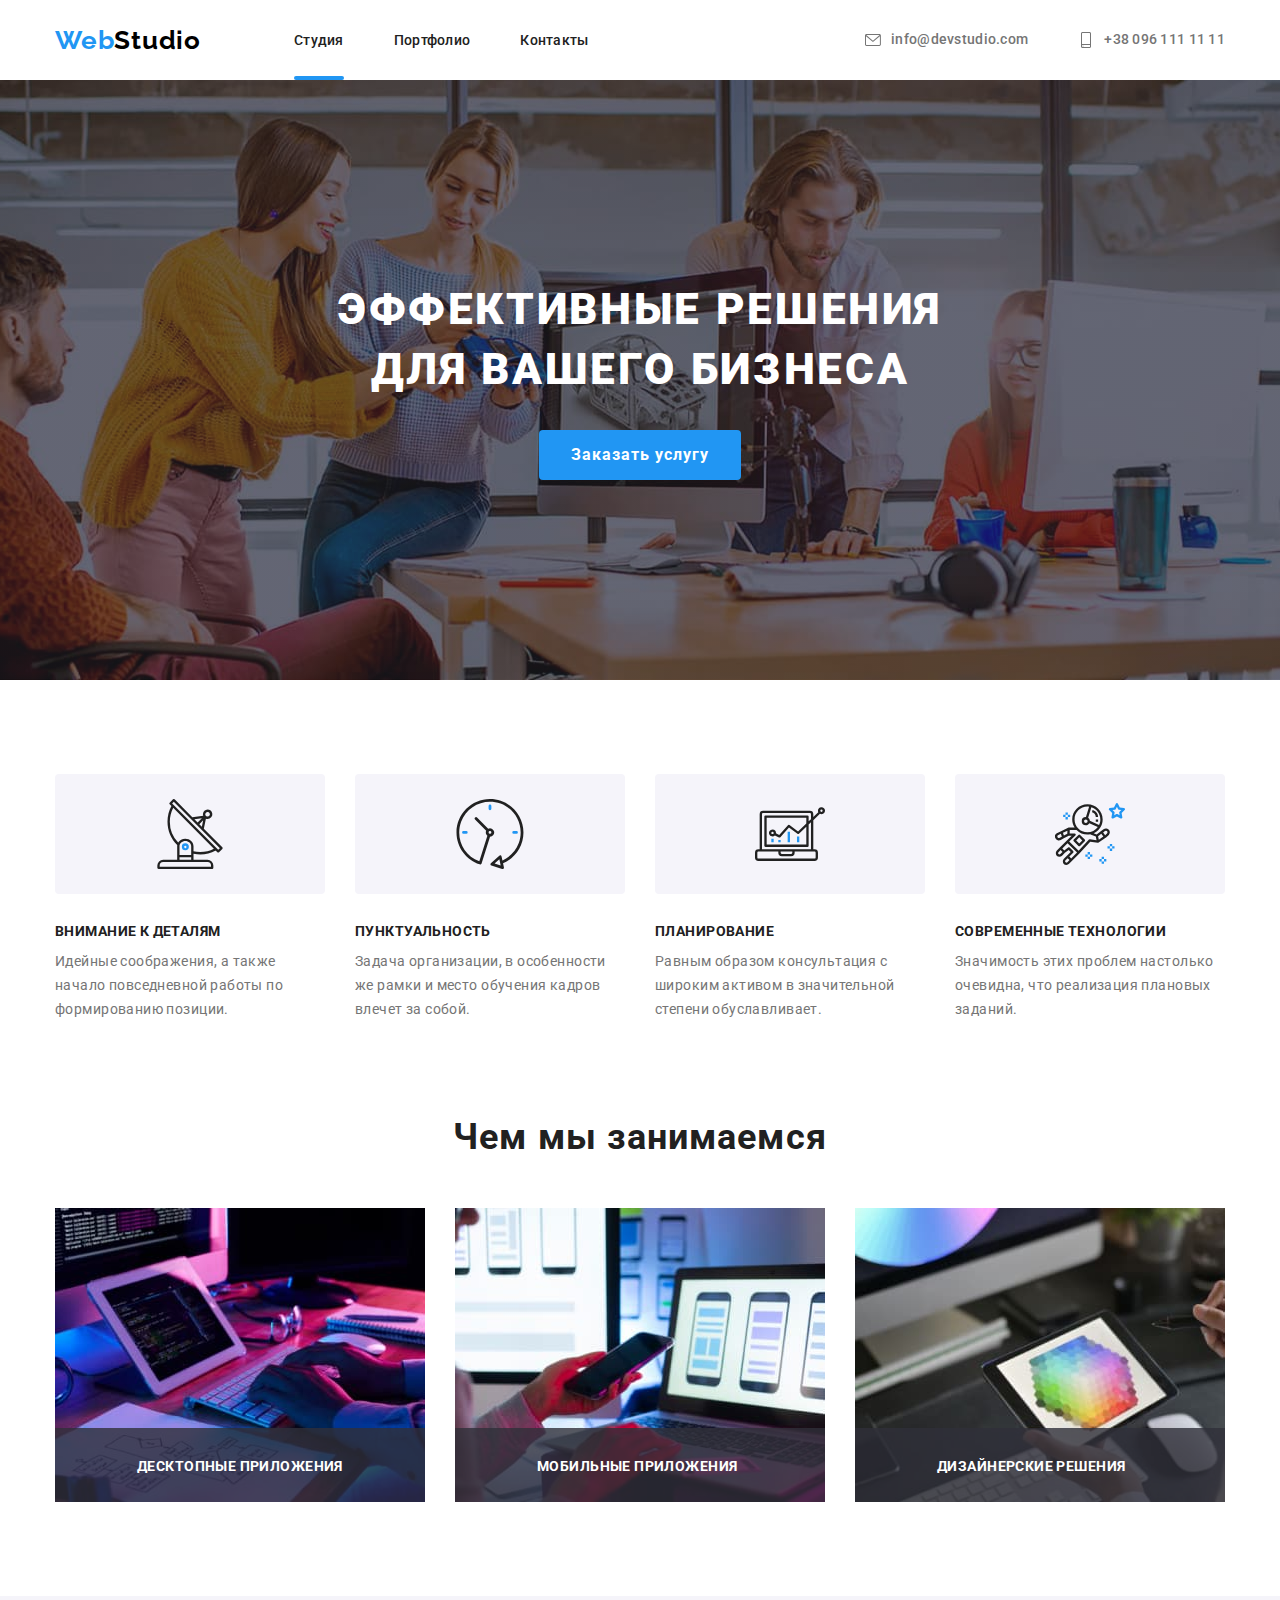
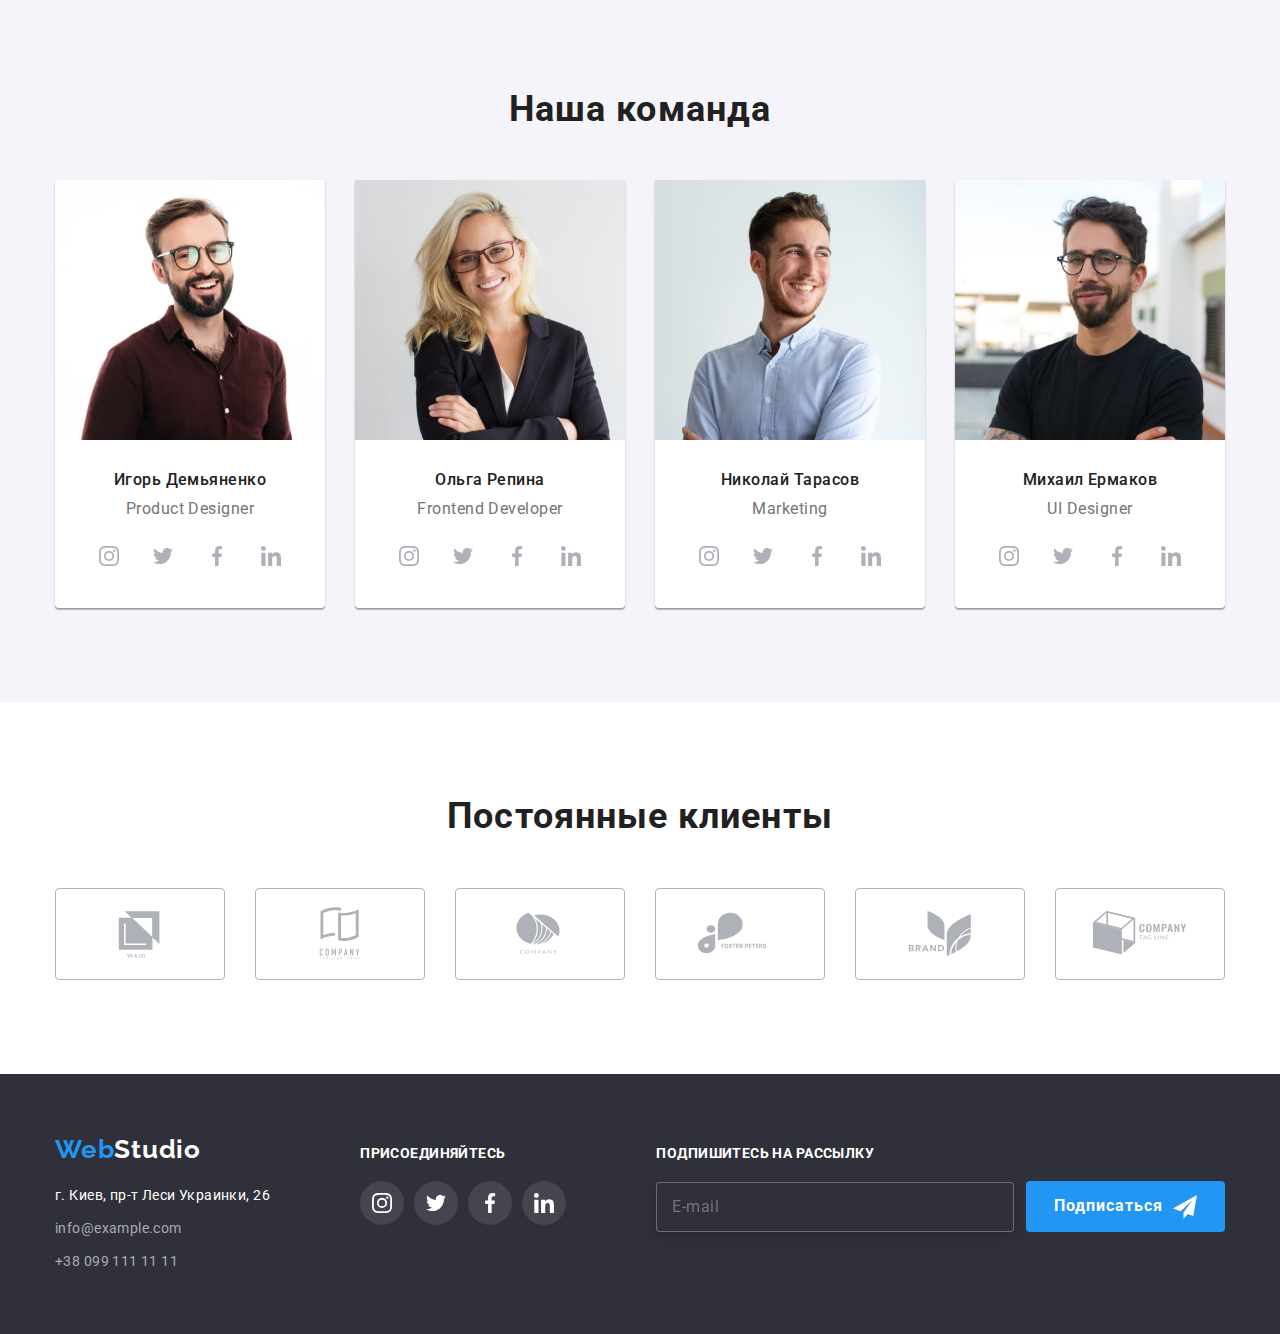
==== index.html @ 6401845d "Initial commit" ====
<!DOCTYPE html>
<html lang="ru">

<head>
    <meta charset="UTF-8">
    <meta http-equiv="X-UA-Compatible" content="IE=edge">
    <meta name="viewport" content="width=device-width, initial-scale=1.0">
    <title>Студия</title>
    <link rel="stylesheet" href="https://cdn.jsdelivr.net/npm/modern-normalize@1.1.0/modern-normalize.css">
    <link rel="stylesheet" href="./css/main.min.css">
    <link rel="preconnect" href="https://fonts.googleapis.com">
    <link rel="preconnect" href="https://fonts.gstatic.com" crossorigin>
    <link href="https://fonts.googleapis.com/css2?family=Raleway:wght@700&family=Roboto:wght@400;500;700;900&display=swap" rel="stylesheet">
</head>
<body>
    <header class="header">
        <div class="container header__container">
        <nav class="nav">
        <a class="emblem header-emblem" href="./index.html">Web<span class="header-emblem__span">Studio</span></a>
        
            <ul class="nav__list">
                <li class="nav__item"> <a class="nav__link nav__link--current" href="./index.html">Студия</a></li>
                <li class="nav__item"><a class="nav__link" href="./portfolio.html">Портфолио</a></li>
                <li class="nav__item"><a class="nav__link"href="">Контакты</a></li>
            </ul>
        </nav>
        <div class="header-contacts">    
                <a class="header-contacts__link" href="mailto:info@devstudio.com">
                    <svg class="header-contacts__icon">
                    <use href="./images/icon.svg#envelope" ></use>
                </svg>
                info@devstudio.com
                </a> 
                
                <a class="header-contacts__link" href="tel:+380961111111">
                    <svg class="header-contacts__icon">
                    <use href="./images/icon.svg#phone" ></use>
                </svg>
                +38 096 111 11 11
                </a> 
        </div>
        </div>       
    </header>
    <main>
        <section class="section hero">
            <div class="container">
            <h1 class="hero__title">Эффективные решения для вашего бизнеса</h1>
            <button class="hero__button" type="button" data-modal-open>Заказать услугу</button>
            <div class="backdrop is-hidden" data-modal>
                <div class="modal" >
                    <button class="modal__closing-button" data-modal-close>
                        <svg width="11px" height="11px">
                            <use href="./images/icon.svg#closingbutton"></use>
                        </svg>
                    </button>
                    <div class="modal__form" role="group">
                    <h2>Оставьте свои данные, мы вам перезвоним</h2>
                        <div class="form-field">
                            <input class="form-field__input" type="text" id="name" name="name">
                            <label class="form-field__label" for="name">Имя</label>
                            <svg class="form-svg" width="12" height="12">
                                <use href="./images/icon.svg#name"></use>
                            </svg>
                        </div>
                        <div class="form-field">
                            <input class="form-field__input" type="tel" id="phone" name="phone-number">
                            <label class="form-field__label" for="phone">Телефон</label>
                            <svg width="13" height="13">
                                <use href="./images/icon.svg#mobile"></use>
                            </svg>
                        </div>
                        <div class="form-field">
                            <input class="form-field__input" type="email" id="mail" name="email">
                            <label class="form-field__label" for="mail">Почта</label>
                            <svg width="15" height="12">
                                <use href="./images/icon.svg#mail"></use>
                            </svg>
                        </div>
                        <div class="form-field textarea">
                            <textarea class="form-field__textarea" type="text" rows="5" id="comment" name="comment" placeholder="Введите текст"></textarea>
                            <label class="form-field__label " for="comment">Комментарий</label>
                        </div>
                        <div class="form-field">  
                            <label class="form-field__checkbox" for="confirmation">
                                <input type="checkbox" id="confirmation">
                                <span class="form-field__icon"></span>
                                Соглашаюсь с рассылкой и принимаю <a href="">Условия договора</a>
                            <label>        
                        </div>

                        <button class="modal__button" type="submit">Отправить</button>
            
                    </div>
                       
                </div>
            </div>
        </div>
        </section>
        <section class="section advantages">
            <div class="container">
            <ul class="advantages__list">
                <li class="advantages__item">
                    <div class="advantages__group"><svg class="advantages__icon">
                        <use href="./images/icon.svg#antenna"></use>
                    </svg></div>     
                    <h3 class="advanteges__title">Внимание к деталям</h3>
                    <p class="advantages__text">Идейные соображения, а также начало повседневной работы по формированию позиции.</p>
                </li>
                <li class="advantages__item"> 
                    <div class="advantages__group"><svg class="advantages__icon">
                        <use href="./images/icon.svg#clock"></use>
                    </svg></div> 
                    <h3 class="advanteges__title">Пунктуальность</h3>
                    <p class="advantages__text">Задача организации, в особенности же рамки и место обучения кадров влечет за собой.</p>
                </li>
                <li class="advantages__item">
                    <div class="advantages__group"><svg class="advantages__icon">
                        <use href="./images/icon.svg#diagram"></use>
                    </svg></div> 
                    <h3 class="advanteges__title">Планирование</h3>
                    <p class="advantages__text">Равным образом консультация с широким активом в значительной степени обуславливает.</p>
                </li>
                    
                <li class="advantages__item">
                    <div class="advantages__group"><svg class="advantages__icon">
                         <use href="./images/icon.svg#astronaut"></use>
                    </svg></div> 
                    <h3 class="advanteges__title">Современные технологии</h3>
                    <p class="advantages__text">Значимость этих проблем настолько очевидна, что реализация плановых заданий.</p>
                </li>
            </ul>
        </div>
        </section>
        <section class="section ourwork">
            <div class="container">
                <h2>Чем мы занимаемся</h2>
                <ul class="ourwork__list">
                    <li class="ourwork__item">
                        <div class="ourwork__group"><img src="./images/img1.jpg" alt="Стационарный компьтер" width="370" height="294">
                        <p class="ourwork__text">Десктопные приложения</p>
                        </div>
                    </li>
                    <li class="ourwork__item">
                        <div class="ourwork__group"><img src="./images/img2.jpg" alt="Ноутбук" width="370" height="294">
                            <p class="ourwork__text">Мобильные приложения</p>
                        </div>
                    </li>
                    <li class="ourwork__item">
                        <div class="ourwork__group"><img src="./images/img3.jpg" alt="Планшет" width="370" height="294"><p class="ourwork__text">Дизайнерские решения</p>
                    </div>
                    </li>
                </ul>
            </div>
        </section>
        <section class="section team">
            <div class="container">
            <h2>Наша команда</h2>
            <ul class="team__list">
                <li class="team__item">
                    <img src="./images/img4.jpg" alt="Портрет" width="270" height="260">
                    <div class="team__group">
                        <h3>Игорь Демьяненко</h3>
                        <p>Product Designer</p> 
                        <ul class="socials">
                            <li class="socials__item">
                                <a 
                                class="socials__link" 
                                href="" 
                                aria-label="Instagram icon">
                                    <svg class="socials__svg" width="20" height="20">
                                        <use href="./images/icon.svg#instagram" > 
                                        </use>
                                    </svg>
                                </a>
                            </li>
                            <li class="socials__item">
                                <a 
                                class="socials__link" 
                                href="" 
                                aria-label="Instagram icon">
                                    <svg class="socials__svg" width="20" height="20">
                                        <use href="./images/icon.svg#twitter" > 
                                        </use>
                                    </svg>
                                </a>
                            </li>
                            <li class="socials__item">
                                <a 
                                class="socials__link" 
                                href="" 
                                aria-label="Instagram icon">
                                    <svg class="socials__svg" width="20" height="20">
                                        <use href="./images/icon.svg#facebook" > 
                                        </use>
                                    </svg>
                                </a>
                            </li>
                            <li class="socials__item">
                                <a 
                                class="socials__link" 
                                href="" 
                                aria-label="Instagram icon">
                                    <svg class="socials__svg" width="20" height="20">
                                        <use href="./images/icon.svg#linkedin" > 
                                        </use>
                                    </svg>
                                </a>
                            </li>
                        </ul>
                    </div>  
                </li>
                <li class="team__item">
                    <img src="./images/img5.jpg" alt="Портрет" width="270" height="260">
                    <div class="team__group">
                        <h3>Ольга Репина</h3>
                        <p>Frontend Developer</p>
                        <ul class="socials">
                            <li class="socials__item">
                                <a 
                                class="socials__link" 
                                href="" 
                                aria-label="Instagram icon">
                                    <svg class="socials__svg" width="20" height="20">
                                        <use href="./images/icon.svg#instagram" > 
                                        </use>
                                    </svg>
                                </a>
                            </li>
                            <li class="socials__item">
                                <a 
                                class="socials__link" 
                                href="" 
                                aria-label="Instagram icon">
                                    <svg class="socials__svg" width="20" height="20">
                                        <use href="./images/icon.svg#twitter" > 
                                        </use>
                                    </svg>
                                </a>
                            </li>
                            <li class="socials__item">
                                <a 
                                class="socials__link" 
                                href="" 
                                aria-label="Instagram icon">
                                    <svg class="socials__svg" width="20" height="20">
                                        <use href="./images/icon.svg#facebook" > 
                                        </use>
                                    </svg>
                                </a>
                            </li>
                            <li class="socials__item">
                                <a 
                                class="socials__link" 
                                href="" 
                                aria-label="Instagram icon">
                                    <svg class="socials__svg" width="20" height="20">
                                        <use href="./images/icon.svg#linkedin" > 
                                        </use>
                                    </svg>
                                </a>
                            </li>
                        </ul>
                    </div>
                </li>
                <li class="team__item">
                    <img src="./images/img6.jpg" alt="Портрет" width="270" height="260">
                    <div class="team__group">
                        <h3>Николай Тарасов</h3>
                        <p>Marketing</p>
                        <ul class="socials">
                            <li class="socials__item">
                                <a 
                                class="socials__link" 
                                href="" 
                                aria-label="Instagram icon">
                                    <svg class="socials__svg" width="20" height="20">
                                        <use href="./images/icon.svg#instagram" > 
                                        </use>
                                    </svg>
                                </a>
                            </li>
                            <li class="socials__item">
                                <a 
                                class="socials__link" 
                                href="" 
                                aria-label="Instagram icon">
                                    <svg class="socials__svg" width="20" height="20">
                                        <use href="./images/icon.svg#twitter" > 
                                        </use>
                                    </svg>
                                </a>
                            </li>
                            <li class="socials__item">
                                <a 
                                class="socials__link" 
                                href="" 
                                aria-label="Instagram icon">
                                    <svg class="socials__svg" width="20" height="20">
                                        <use href="./images/icon.svg#facebook" > 
                                        </use>
                                    </svg>
                                </a>
                            </li>
                            <li class="socials__item">
                                <a 
                                class="socials__link" 
                                href="" 
                                aria-label="Instagram icon">
                                    <svg class="socials__svg" width="20" height="20">
                                        <use href="./images/icon.svg#linkedin" > 
                                        </use>
                                    </svg>
                                </a>
                            </li>
                        </ul>
                    </div> 
                </li>
                <li class="team__item">
                    <img src="./images/img7.jpg" alt="Портрет" width="270" height="260">
                    <div class="team__group">
                        <h3>Михаил Ермаков</h3>
                        <p>UI Designer</p>
                        <ul class="socials">
                            <li class="socials__item">
                                <a 
                                class="socials__link" 
                                href="" 
                                aria-label="Instagram icon">
                                    <svg class="socials__svg" width="20" height="20">
                                        <use href="./images/icon.svg#instagram" > 
                                        </use>
                                    </svg>
                                </a>
                            </li>
                            <li class="socials__item">
                                <a 
                                class="socials__link" 
                                href="" 
                                aria-label="Instagram icon">
                                    <svg class="socials__svg" width="20" height="20">
                                        <use href="./images/icon.svg#twitter" > 
                                        </use>
                                    </svg>
                                </a>
                            </li>
                            <li class="socials__item">
                                <a 
                                class="socials__link" 
                                href="" 
                                aria-label="Instagram icon">
                                    <svg class="socials__svg" width="20" height="20">
                                        <use href="./images/icon.svg#facebook" > 
                                        </use>
                                    </svg>
                                </a>
                            </li>
                            <li class="socials__item">
                                <a 
                                class="socials__link" 
                                href="" 
                                aria-label="Instagram icon">
                                    <svg class="socials__svg" width="20" height="20">
                                        <use href="./images/icon.svg#linkedin" > 
                                        </use>
                                    </svg>
                                </a>
                            </li>
                        </ul>
                    </div> 
        </div>
        </section>
        <section class="section partners">
            <div class="container">
            <h2 class="partners__title">Постоянные клиенты</h2>

            <ul class="partners-list">
                <li class="partners__item">
                    <a href="" class="partners__link">
                        <svg class="partners__icon">
                            <use href="./images/icon.svg#Logo1"></use>
                        </svg>
                    </a>
                </li>
                <li class="partners__item">
                    <a href="" class="partners__link">
                        <svg class="partners__icon">
                            <use href="./images/icon.svg#Logo2"></use>
                        </svg>
                    </a>
                </li>
                <li class="partners__item">
                    <a href="" class="partners__link">
                        <svg class="partners__icon">
                            <use href="./images/icon.svg#Logo3"></use>
                        </svg>
                    </a>
                </li>
                <li class="partners__item">
                    <a href="" class="partners__link">
                        <svg class="partners__icon">
                            <use href="./images/icon.svg#Logo4"></use>
                        </svg>
                    </a>
                </li>
                <li class="partners__item">
                    <a href="" class="partners__link">
                        <svg class="partners__icon">
                            <use href="./images/icon.svg#Logo5"></use>
                        </svg>
                    </a>
                </li>
                <li class="partners__item">
                    <a href="" class="partners__link">
                        <svg class="partners__icon">
                            <use href="./images/icon.svg#Logo6"></use>
                        </svg>
                    </a>
                </li>
            </ul>
        </div>
        </section>
    </main>
    <footer class="page-footer">
        <div class="container footer">
            <div class="footer-address">
            <a class="emblem footer__emblem" href="./index.html">Web<span>Studio</span></a>
            <address>
                <ul class="address__list">
                    <li class="address__item">
                        <a class="google-address" href="https://goo.gl/maps/PNrH4zYKMws1Ccoz9" target="_blank" rel="noopener noreferrer" title="Перенесет вам в Google-карты">г. Киев, пр-т Леси Украинки, 26</a>
                    </li>
                    <li class="address__item">
                        <a class="footer-contacts" href="mailto:info@example.com">info@example.com</a>
                    </li>
                    <li class="address__item">
                        <a class="footer-contacts" href="tel:+380991111111">+38 099 111 11 11</a></li>
                </ul>
            </address>
        </div>
        <div class="footer-socials">
        <h2 class="footer-socials__title">Присоединяйтесь</h2>
            <ul class="footer-socials__list">
                <li class="footer-socials__item">
                    <a href="" class="footer-socials__link">
                        <svg class="footer-socials__icon">
                            <use href="./images/icon.svg#instagram" ></use>
                        </svg>
                    </a>
                </li>
                <li class="footer-socials__item">
                    <a href="" class="footer-socials__link">
                        <svg class="footer-socials__icon">
                            <use href="./images/icon.svg#twitter" ></use>
                        </svg>
                    </a>
                </li>
                <li class="footer-socials__item">
                    <a href="" class="footer-socials__link">
                        <svg class="footer-socials__icon">
                            <use href="./images/icon.svg#facebook" ></use>
                        </svg>
                    </a>
                </li>
                <li class="footer-socials__item">
                    <a href="" class="footer-socials__link">
                        <svg class="footer-socials__icon">
                            <use href="./images/icon.svg#linkedin" ></use>
                        </svg>
                    </a>
                </li>
            </ul>
        </div>
        <div class="footer-form">
            <h2 class="footer-form__title">Подпишитесь на рассылку</h2>
            <form class="footer-form__form">
                <input class="footer-form__input" type="email" name="place for your email" placeholder="E-mail" id="mail">
                <button class="footer-form__button" type="submit">
                    Подписаться
                    <svg class="footer-form__icon">
                       <use href="./images/icon.svg#send"></use>
                    </svg>
                </button>
            </form>
        </div>
        </div>
    </footer>

    <script src="./js/modal.js"></script>

</body>

</html>
---- css/main.min.css ----
.section{padding-top:94px;padding-bottom:94px}ul{padding:0;margin:0}h1,h2,h3,p{margin:0}:root{--text-color: #757575;--main-text-color:#212121;--accent-color: #2196F3;--background: #2F303A;--team-color: #F5F4FA;--main-color: #fff;--link-color: #AFB1B8;--primari-font: 'Roboto', sans-serif;--secondary-font: 'Raleway', sans-serif}body{font-family:'Roboto', sans-serif;color:var(--main-text-color);margin-top:80px}.container{width:1200px;padding-left:15px;padding-right:15px;margin:0 auto}.header{display:-webkit-box;display:-ms-flexbox;display:flex;position:fixed;z-index:100;top:0;left:0;width:100%;height:80px;background-color:var(--main-color)}.header a{text-decoration:none}.header__container{display:-webkit-box;display:-ms-flexbox;display:flex;-webkit-box-align:center;-ms-flex-align:center;align-items:center}.nav{display:-webkit-box;display:-ms-flexbox;display:flex;-webkit-box-align:center;-ms-flex-align:center;align-items:center}.header-emblem{margin-right:93px}.nav__list{list-style:none;display:-webkit-box;display:-ms-flexbox;display:flex}.nav__item:not(:last-child){margin-right:50px}.nav__link{position:relative;padding-top:32px;padding-bottom:32px;font-weight:500;font-size:14px;line-height:114%;letter-spacing:0.02em;color:var(--main-text-color);-webkit-transition:250ms color cubic-bezier(0.4, 0, 0.2, 1);transition:250ms color cubic-bezier(0.4, 0, 0.2, 1)}.nav__link:hover,.nav__link:focus{color:var(--accent-color)}.nav__link--current:after{content:"";position:absolute;left:0;bottom:0;width:100%;height:4px;border-radius:4px;background-color:var(--accent-color)}.header-contacts{display:-webkit-box;display:-ms-flexbox;display:flex;margin-left:auto}.header-contacts__link{display:-webkit-box;display:-ms-flexbox;display:flex;-webkit-box-align:center;-ms-flex-align:center;align-items:center;color:var(--text-color);font-weight:500;font-size:14px;line-height:1.14;letter-spacing:0.02em;-webkit-transition:color 250ms cubic-bezier(0.4, 0, 0.2, 1);transition:color 250ms cubic-bezier(0.4, 0, 0.2, 1)}.header-contacts__link:hover,.header-contacts__link:focus{color:var(--accent-color)}.header-contacts__link:not(:last-child){margin-right:50px}.header-contacts__icon{width:16px;height:16px;margin-right:10px;fill:currentColor}.page-footer{padding-top:60px;padding-bottom:60px;background-color:var(--background)}.footer{display:-webkit-box;display:-ms-flexbox;display:flex;-webkit-box-pack:justify;-ms-flex-pack:justify;justify-content:space-between;-webkit-box-align:baseline;-ms-flex-align:baseline;align-items:baseline}.google-address{text-decoration:none;font-style:normal;font-size:14px;line-height:1.71;letter-spacing:0.03em;color:#FFFFFF}.footer-contacts{text-decoration:none;font-style:normal;font-size:14px;line-height:1.71;letter-spacing:0.03em;color:rgba(255,255,255,0.6)}.address__list{list-style:none;padding:0}.address__item:not(:last-child){margin-bottom:9px}.address__item:first-child{margin-top:20px}.footer-form__title{margin-bottom:20px;font-weight:700;font-size:14px;line-height:114%;letter-spacing:0.03em;text-transform:uppercase;color:var(--main-color)}.footer-form__form{display:-webkit-box;display:-ms-flexbox;display:flex;-webkit-box-align:center;-ms-flex-align:center;align-items:center}.footer-form__input{padding:15px;margin-right:12px;width:358px;height:50px;border:1px solid rgba(255,255,255,0.3);-webkit-filter:drop-shadow(0px 4px 4px rgba(0,0,0,0.15));filter:drop-shadow(0px 4px 4px rgba(0,0,0,0.15));border-radius:4px;background-color:var(--background)}.footer-form__input:placeholder-shown{font-size:16px;line-height:125%;letter-spacing:0.03em;color:rgba(255,255,255,0.6)}.footer-form__button{display:-webkit-box;display:-ms-flexbox;display:flex;-webkit-box-align:center;-ms-flex-align:center;align-items:center;padding:10px 28px;font-weight:700;font-size:16px;line-height:188%;letter-spacing:0.06em;color:var(--main-color);background-color:var(--accent-color);border:none;border-radius:4px;cursor:pointer}.footer-form__icon{margin-left:10px;width:24px;height:24px;fill:var(--main-color)}.footer-socials__title{margin-bottom:20px;font-weight:700;font-size:14px;line-height:114%;letter-spacing:0.03em;text-transform:uppercase;color:var(--main-color)}.footer-socials__list{display:-webkit-box;display:-ms-flexbox;display:flex;list-style:none}.footer-socials__item:not(:last-child){margin-right:10px}.footer-socials__link{display:-webkit-box;display:-ms-flexbox;display:flex;-webkit-box-align:center;-ms-flex-align:center;align-items:center;-webkit-box-pack:center;-ms-flex-pack:center;justify-content:center;width:44px;height:44px;border-radius:50%;background-color:rgba(255,255,255,0.1)}.footer-socials__link:hover,.footer-socials__link:focus{background-color:var(--accent-color)}.footer-socials__icon{width:20px;height:20px;fill:var(--main-color)}.emblem{text-decoration:none;font-family:'Raleway';font-weight:700;font-size:26px;line-height:1.19;letter-spacing:0.03em;display:block;color:var(--accent-color)}.header-emblem__span{color:black}.footer__emblem span{color:var(--main-color)}.hero{max-width:1600px;margin:0 auto;text-align:center;position:relative;padding-top:200px;padding-bottom:200px;overflow:hidden;background-image:-webkit-gradient(linear, left top, left bottom, from(rgba(47,48,58,0.4)), to(rgba(47,48,58,0.4))),url(../images/herophoto.jpg);background-image:linear-gradient(to bottom, rgba(47,48,58,0.4), rgba(47,48,58,0.4)),url(../images/herophoto.jpg);background-repeat:no-repeat;background-position:center}.hero__title{font-weight:900;font-size:44px;line-height:1.36;letter-spacing:0.06em;text-transform:uppercase;text-align:center;color:#FFFFFF;width:692px;margin-left:auto;margin-right:auto;margin-bottom:30px}.hero__button{display:-webkit-box;display:-ms-flexbox;display:flex;margin:0 auto;color:#FFFFFF;background-color:var(--accent-color);font-weight:700;font-size:16px;line-height:1.88;letter-spacing:0.06em;cursor:pointer;border:none;border-radius:4px;padding:10px 32px;-webkit-box-align:center;-ms-flex-align:center;align-items:center}.backdrop{position:fixed;top:0;left:0;width:100%;height:100%;background-color:rgba(0,0,0,0.2);z-index:20;opacity:1;-webkit-transition:opacity 250ms cubic-bezier(0.4, 0, 0.2, 1);transition:opacity 250ms cubic-bezier(0.4, 0, 0.2, 1)}.modal{position:absolute;width:528px;height:581px;top:50%;left:50%;-webkit-transform:translate(-50%, -50%);transform:translate(-50%, -50%);background-color:#fff;-webkit-box-shadow:0px 1px 3px rgba(0,0,0,0.12),0px 1px 1px rgba(0,0,0,0.14),0px 2px 1px rgba(0,0,0,0.2);box-shadow:0px 1px 3px rgba(0,0,0,0.12),0px 1px 1px rgba(0,0,0,0.14),0px 2px 1px rgba(0,0,0,0.2);border-radius:4px}.modal__closing-button{position:absolute;display:block;-webkit-box-pack:center;-ms-flex-pack:center;justify-content:center;-webkit-box-align:center;-ms-flex-align:center;align-items:center;top:8px;right:8px;width:30px;height:30px;border-radius:50%;border:1px solid rgba(0,0,0,0.1);background-color:#FFFFFF;cursor:pointer}.closing-button svg{fill:#000}.modal__closing-button:hover svg{fill:var(--accent-color)}.backdrop.is-hidden{opacity:0;pointer-events:none}.modal__form{display:-webkit-box;display:-ms-flexbox;display:flex;-webkit-box-orient:vertical;-webkit-box-direction:normal;-ms-flex-direction:column;flex-direction:column;-webkit-box-align:center;-ms-flex-align:center;align-items:center;padding:40px;width:100%;height:100%}.modal__form h2{margin-bottom:30px;font-weight:700;font-size:20px;line-height:1.15;letter-spacing:0.03em;text-align:center;display:block;-ms-flex-item-align:center;-ms-grid-row-align:center;align-self:center}.form-field{position:relative;display:-webkit-box;display:-ms-flexbox;display:flex;-webkit-box-orient:vertical;-webkit-box-direction:normal;-ms-flex-direction:column;flex-direction:column;margin-bottom:28px;width:100%}.form-field svg{position:absolute;top:50%;left:15px;-webkit-transform:translateY(-50%);transform:translateY(-50%);fill:var(--main-text-color)}.form-field:hover>.form-field__input,.form-field:focus-within>.form-field__input,.form-field:hover>.form-field__textarea,.form-field:focus-within>.form-field__textarea{border-color:var(--accent-color)}.form-field:hover>svg,.form-field:focus-within>svg{fill:var(--accent-color)}.form-field__input{padding-left:42px;height:40px;border:1px solid rgba(33,33,33,0.2);border-radius:4px}.form-field__label{position:absolute;top:0;left:0;-webkit-transform:translateY(-120%);transform:translateY(-120%);font-size:12px;line-height:1.16;letter-spacing:0.01em;color:var(--text-color);-ms-flex-item-align:start;align-self:flex-start}.textarea{margin-bottom:20px}.form-field__textarea{padding:12px 16px;margin-bottom:0px;height:120px;border:1px solid rgba(33,33,33,0.2);border-radius:4px;resize:none}.form-field__textarea:placeholder-shown{font-family:'Roboto';font-style:normal;font-weight:400;font-size:12px;line-height:1.15;letter-spacing:0.01em;color:rgba(117,117,117,0.5)}.form-field__checkbox{display:-webkit-box;display:-ms-flexbox;display:flex;-webkit-box-pack:center;-ms-flex-pack:center;justify-content:center;-webkit-box-align:center;-ms-flex-align:center;align-items:center;font-size:14px;line-height:171%;letter-spacing:0.03em;color:#757575}.form-field__checkbox a{color:var(--accent-color);margin-left:5px}input[type="checkbox"]{-webkit-appearance:none;-moz-appearance:none;appearance:none}.form-field__icon{margin-right:9px;width:16px;height:15px;border:2px solid var(--main-text-color);border-radius:4px}input[type="checkbox"]:checked+.form-field__icon{background-image:url(../images/checkbox.svg);border:none;background-size:contain;background-origin:border-box}.modal__button{width:200px;height:50px;cursor:pointer;border:none;background:#2196F3;-webkit-box-shadow:0px 4px 4px rgba(0,0,0,0.15);box-shadow:0px 4px 4px rgba(0,0,0,0.15);border-radius:4px;color:#FFFFFF;font-weight:700;font-size:16px;line-height:1.87;letter-spacing:0.06em}.advantages__list{display:-webkit-box;display:-ms-flexbox;display:flex;list-style:none}.advantages__item{width:calc((100% - 90px) / 4)}.advantages__item:not(:last-child){margin-right:30px}.advanteges__title{font-weight:700;font-size:14px;line-height:1.14;letter-spacing:0.03em;text-transform:uppercase;margin-bottom:10px}.advantages__group{display:-webkit-box;display:-ms-flexbox;display:flex;-webkit-box-pack:center;-ms-flex-pack:center;justify-content:center;-webkit-box-align:center;-ms-flex-align:center;align-items:center;margin-bottom:30px;height:120px;background-color:#F5F4FA;border-radius:4px}.advantages__text{color:var(--text-color);font-size:14px;line-height:1.71;letter-spacing:0.03em}.advantages__icon{height:70px;width:70px}.ourwork{padding-top:0}.ourwork h2{margin-bottom:50px;font-weight:700;font-size:36px;line-height:1.17;text-align:center;letter-spacing:0.03em}.ourwork__list{list-style:none;display:-webkit-box;display:-ms-flexbox;display:flex;-webkit-box-pack:center;-ms-flex-pack:center;justify-content:center}.ourwork__item img{display:block}.ourwork__item:not(:last-child){margin-right:30px}.ourwork__group{position:relative}.ourwork__group:before{position:absolute;content:"";width:100%;height:25%;bottom:0;background-color:rgba(47,48,58,0.8)}.ourwork__text{position:absolute;display:block;left:82px;bottom:27px;font-weight:700;font-size:14px;line-height:1.16;letter-spacing:0.03em;text-transform:uppercase;color:var(--main-color)}.team{padding-top:92px;padding-bottom:94px;background-color:var(--team-color)}.team h2{margin-bottom:50px;font-weight:700;font-size:36px;line-height:1.17;text-align:center;letter-spacing:0.03em}.team__list{display:-webkit-box;display:-ms-flexbox;display:flex;-webkit-box-pack:center;-ms-flex-pack:center;justify-content:center;list-style:none}.team__item{font-size:16px;line-height:1.19;text-align:center;letter-spacing:0.03em;background-color:var(--main-color);-webkit-box-shadow:0px 1px 3px rgba(0,0,0,0.12),0px 1px 1px rgba(0,0,0,0.14),0px 2px 1px rgba(0,0,0,0.2);box-shadow:0px 1px 3px rgba(0,0,0,0.12),0px 1px 1px rgba(0,0,0,0.14),0px 2px 1px rgba(0,0,0,0.2);border-radius:0px 0px 4px 4px}.team__item h3{font-weight:500;font-size:16px;line-height:1.19;text-align:center;letter-spacing:0.03em;margin-bottom:10px}.team__item img{display:block}.team__item p{color:var(--text-color);margin-bottom:16px}.team__item:not(:last-child){margin-right:30px}.team__group{padding-top:30px;padding-bottom:30px}.socials{list-style:none;display:-webkit-box;display:-ms-flexbox;display:flex;-webkit-box-pack:center;-ms-flex-pack:center;justify-content:center}.socials__item:not(:last-child){margin-right:10px}.socials__link{display:-webkit-box;display:-ms-flexbox;display:flex;-webkit-box-pack:center;-ms-flex-pack:center;justify-content:center;-webkit-box-align:center;-ms-flex-align:center;align-items:center;border-radius:50%;width:44px;height:44px;-webkit-transition:background-color 250ms cubic-bezier(0.4, 0, 0.2, 1);transition:background-color 250ms cubic-bezier(0.4, 0, 0.2, 1)}.socials__link:hover,.socials__link:focus{background-color:var(--accent-color)}.socials__link:hover .socials__svg,.socials__link:focus .socials__svg{fill:var(--main-color)}.socials__svg{width:20px;height:20px;fill:var(--link-color)}.partners__title{padding-bottom:50px;font-weight:700;font-size:36px;line-height:1.16;text-align:center;letter-spacing:0.03em}.partners-list{display:-webkit-box;display:-ms-flexbox;display:flex;list-style:none;-webkit-box-pack:center;-ms-flex-pack:center;justify-content:center}.partners__item:not(:last-child){margin-right:30px}.partners__link{display:-webkit-box;display:-ms-flexbox;display:flex;-webkit-box-pack:center;-ms-flex-pack:center;justify-content:center;-webkit-box-align:center;-ms-flex-align:center;align-items:center;width:170px;height:92px;border:1px solid var(--link-color);border-radius:4px;color:var(--link-color);-webkit-transition:color 250ms cubic-bezier(0.4, 0, 0.2, 1),border 250ms cubic-bezier(0.4, 0, 0.2, 1);transition:color 250ms cubic-bezier(0.4, 0, 0.2, 1),border 250ms cubic-bezier(0.4, 0, 0.2, 1)}.partners__link:hover,.partners__link:focus{color:var(--accent-color);border:1px solid var(--accent-color)}.partners__icon{fill:currentColor;width:106px;height:60px}.categories{display:-webkit-box;display:-ms-flexbox;display:flex;-webkit-box-pack:center;-ms-flex-pack:center;justify-content:center;list-style:none;margin-bottom:54px}.categories__item{display:inline}.categories__item+.categories__item{margin-left:8px}.categories__button{padding:6px 22px;color:var(--main-text-color);font-family:'Roboto';font-weight:500;font-size:16px;line-height:1.63;text-align:center;letter-spacing:0.03em;background-color:#F5F4FA;border-radius:4px;border:none;cursor:pointer;-webkit-transition:background 250ms cubic-bezier(0.4, 0, 0.2, 1),color 250ms cubic-bezier(0.4, 0, 0.2, 1);transition:background 250ms cubic-bezier(0.4, 0, 0.2, 1),color 250ms cubic-bezier(0.4, 0, 0.2, 1)}.categories__button:hover,.categories__button:focus{background:var(--accent-color);color:#FFFFFF}.portfolio__list{display:-webkit-box;display:-ms-flexbox;display:flex;-ms-flex-wrap:wrap;flex-wrap:wrap;list-style:none}.portfolio__item{margin-right:30px;margin-bottom:30px;width:370px;height:404px;border:1px solid #EEEEEE;-webkit-transition:-webkit-box-shadow 250ms cubic-bezier(0.4, 0, 0.2, 1);transition:-webkit-box-shadow 250ms cubic-bezier(0.4, 0, 0.2, 1);transition:box-shadow 250ms cubic-bezier(0.4, 0, 0.2, 1);transition:box-shadow 250ms cubic-bezier(0.4, 0, 0.2, 1), -webkit-box-shadow 250ms cubic-bezier(0.4, 0, 0.2, 1)}.portfolio__item:nth-child(3n){margin-right:0}.portfolio__item:nth-last-child(-n+3){margin-bottom:0}.portfolio__item:hover,.portfolio__item:focus{border:1px solid #EEEEEE;-webkit-box-shadow:0px 1px 1px rgba(0,0,0,0.12),0px 4px 4px rgba(0,0,0,0.06),1px 4px 6px rgba(0,0,0,0.16);box-shadow:0px 1px 1px rgba(0,0,0,0.12),0px 4px 4px rgba(0,0,0,0.06),1px 4px 6px rgba(0,0,0,0.16)}.portfolio__link{text-decoration:none;text-align:start}.portfolio__image{display:block}.portfolio-title{color:var(--main-text-color);font-weight:700;font-size:18px;line-height:2;letter-spacing:0.06em}.portfolio__text{color:var(--text-color);font-size:16px;line-height:1.88;letter-spacing:0.03em}.portfolio__group{padding:20px 24px}.card__effect{position:relative;overflow:hidden;margin:0}.card-effect__text{position:absolute;padding-top:63px;padding-left:24px;width:100%;height:100%;top:0;left:0;background-color:rgba(33,150,243,0.9);color:#fff;font-size:18px;line-height:1.55;letter-spacing:0.03em;-webkit-transform:translateY(100%);transform:translateY(100%);-webkit-transition:-webkit-transform 250ms cubic-bezier(0.4, 0, 0.2, 1);transition:-webkit-transform 250ms cubic-bezier(0.4, 0, 0.2, 1);transition:transform 250ms cubic-bezier(0.4, 0, 0.2, 1);transition:transform 250ms cubic-bezier(0.4, 0, 0.2, 1), -webkit-transform 250ms cubic-bezier(0.4, 0, 0.2, 1)}.portfolio__item:hover .card-effect__text,.portfolio__item:focus .card-effect__text{-webkit-transform:translateY(0);transform:translateY(0)}.portfolio__image{display:block}
/*# sourceMappingURL=main.min.css.map */
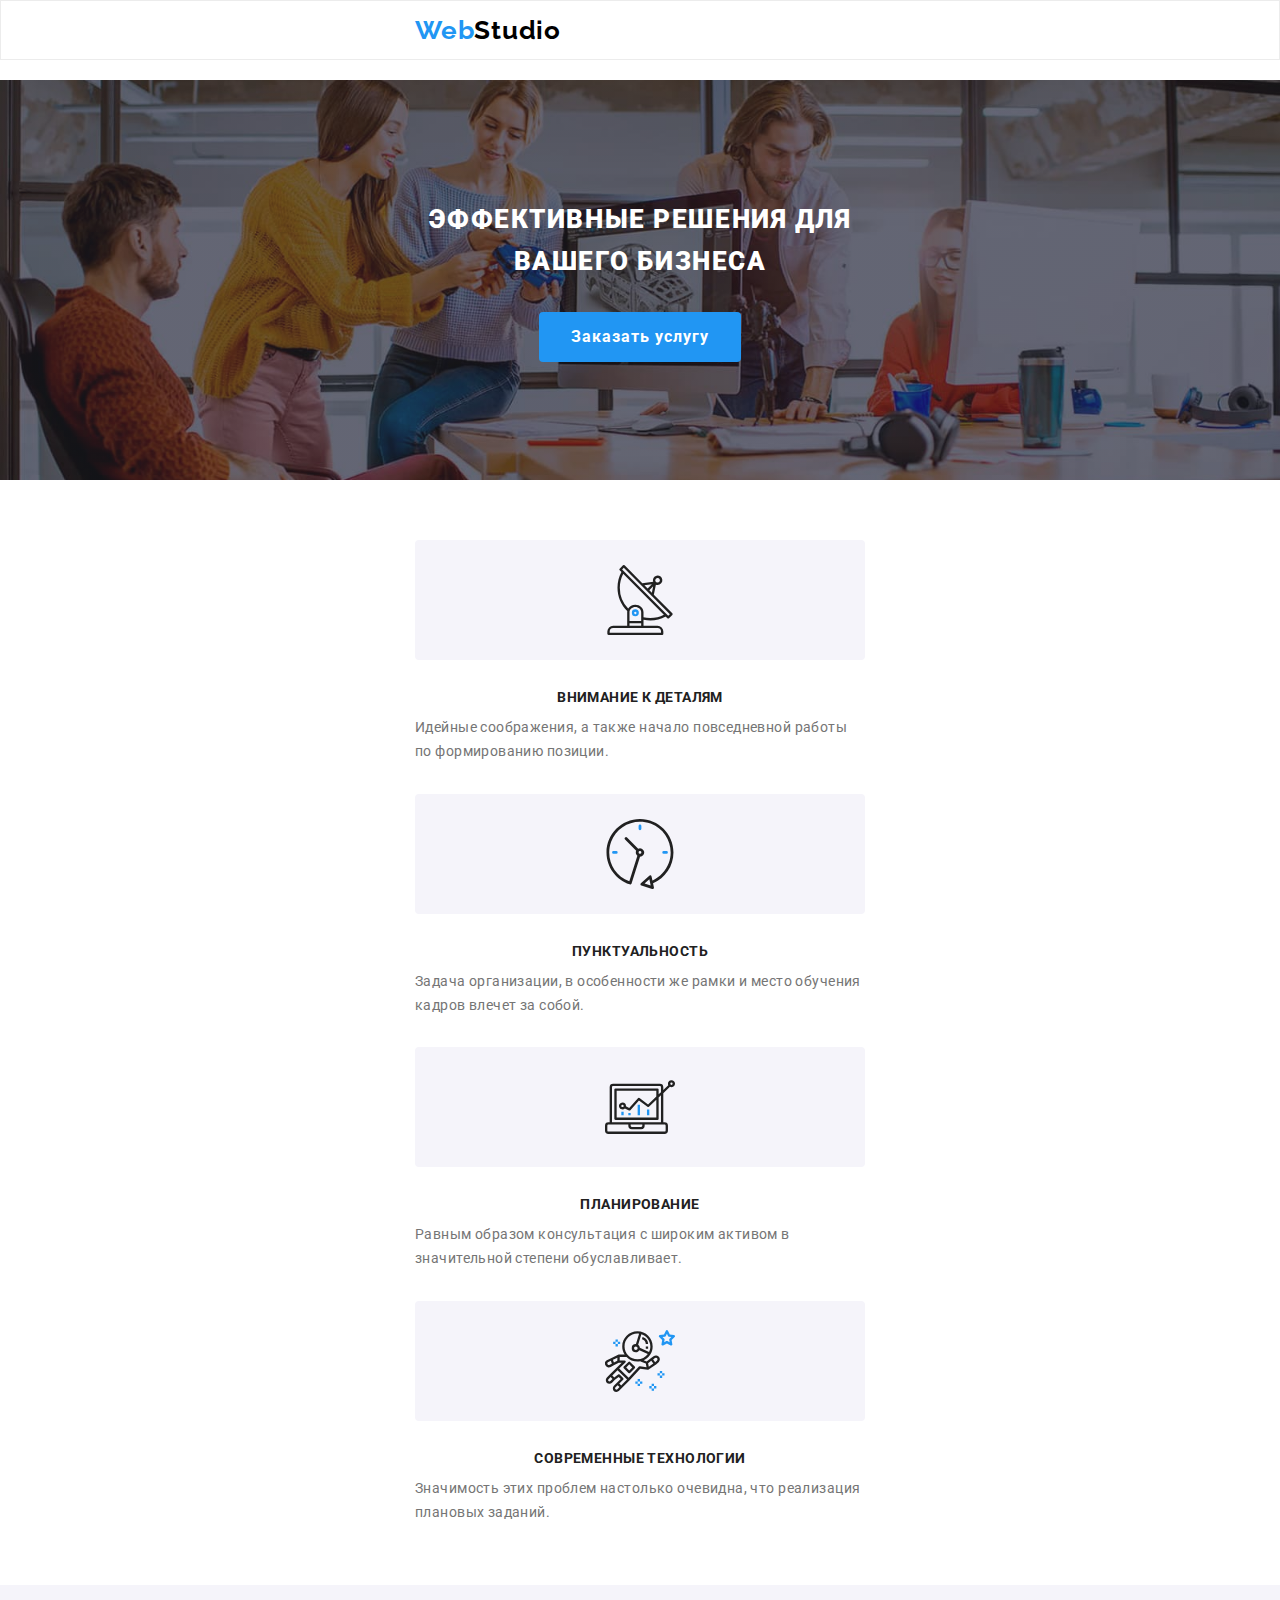
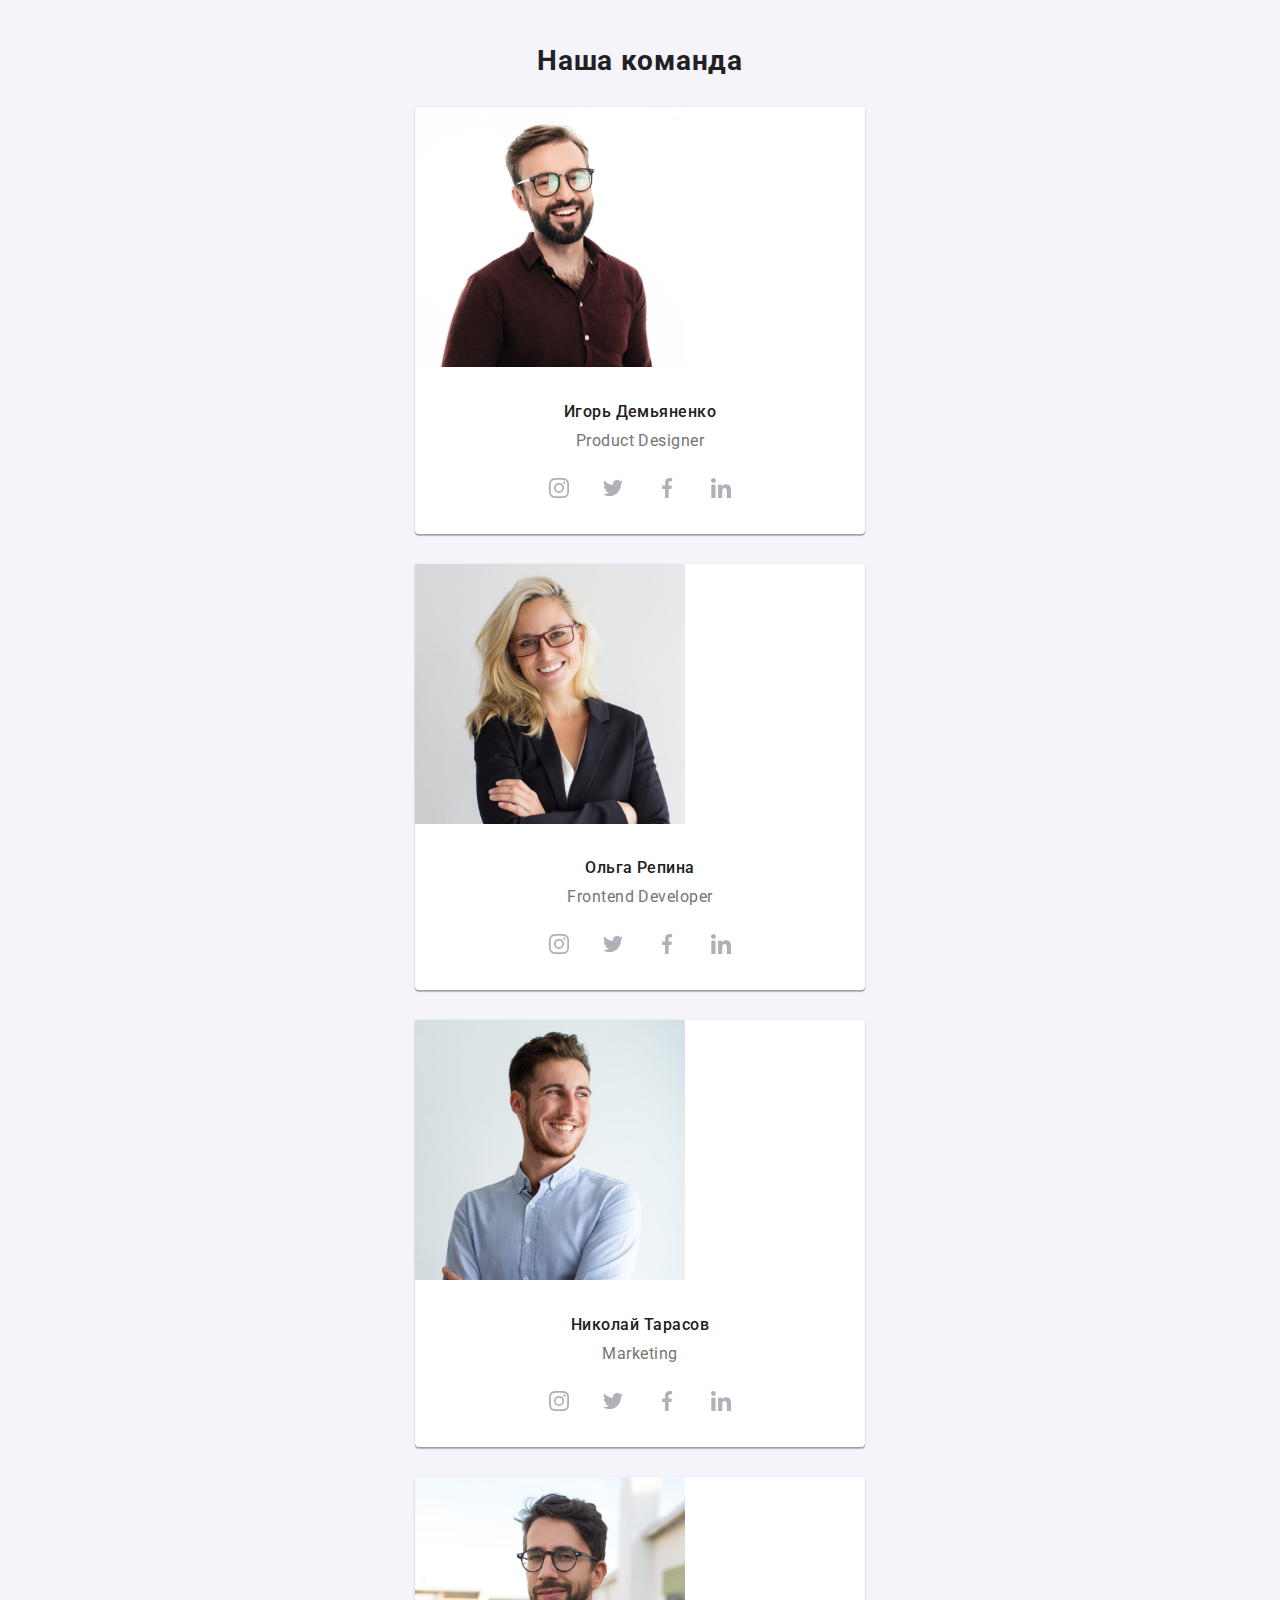
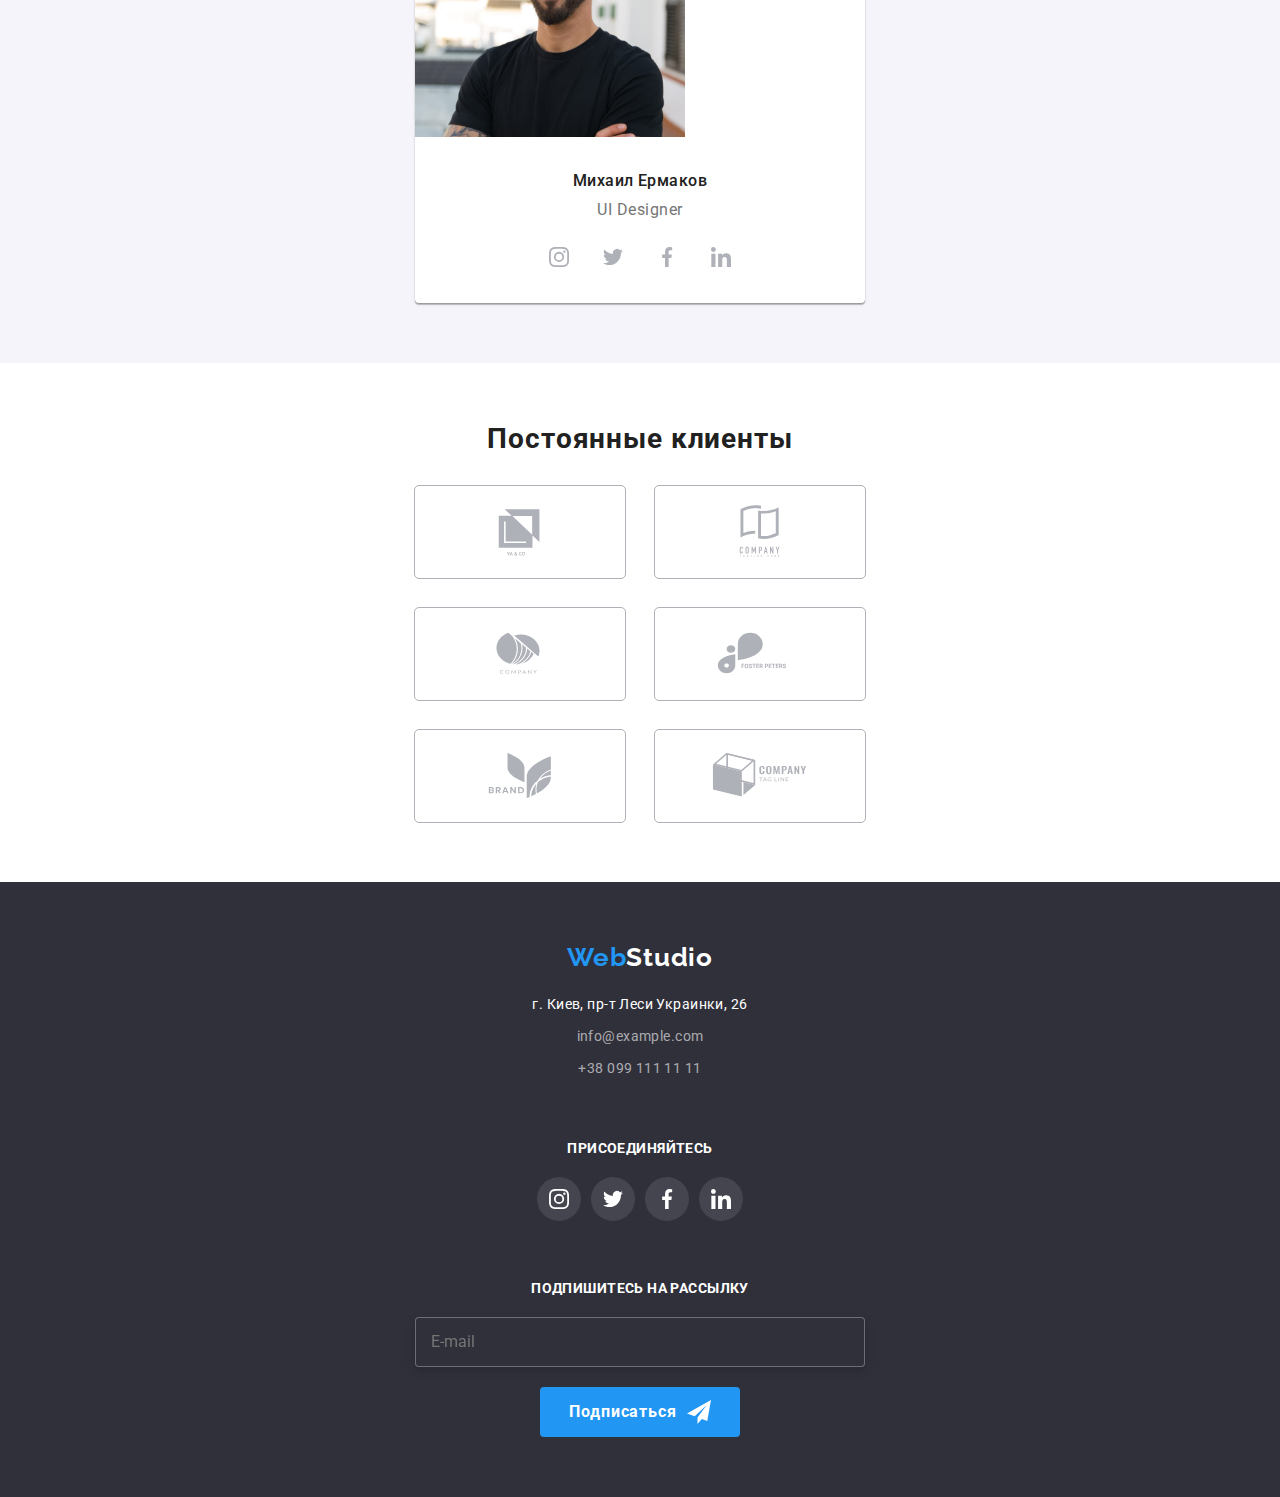
==== commit 5e5bee82: "half of mobile" ====
--- a/index.html
+++ b/index.html
@@ -7,7 +7,7 @@
     <meta name="viewport" content="width=device-width, initial-scale=1.0">
     <title>Студия</title>
     <link rel="stylesheet" href="https://cdn.jsdelivr.net/npm/modern-normalize@1.1.0/modern-normalize.css">
-    <link rel="stylesheet" href="./css/main.min.css">
+    <link rel="stylesheet" href="./css/styles.min.css">
     <link rel="preconnect" href="https://fonts.googleapis.com">
     <link rel="preconnect" href="https://fonts.gstatic.com" crossorigin>
     <link href="https://fonts.googleapis.com/css2?family=Raleway:wght@700&family=Roboto:wght@400;500;700;900&display=swap" rel="stylesheet">
@@ -39,6 +39,10 @@
                 +38 096 111 11 11
                 </a> 
         </div>
+        <svg class="burger-icon">
+            <use class="buger-menu"></use>
+            <use class="burger-open"></use>
+        </svg>
         </div>       
     </header>
     <main>
@@ -420,7 +424,7 @@
         </div>
         </section>
     </main>
-    <footer class="page-footer">
+    <footer class="page-footer section">
         <div class="container footer">
             <div class="footer-address">
             <a class="emblem footer__emblem" href="./index.html">Web<span>Studio</span></a>
--- a/css/styles.min.css
+++ b/css/styles.min.css
@@ -0,0 +1,2 @@
+ul{list-style:none;padding:0;margin:0}a{text-decoration:none;color:var(--main-text-color)}h1,h2,h3,p{margin:0}.section{padding-top:60px;padding-bottom:60px}:root{--text-color: #757575;--main-text-color:#212121;--accent-color: #2196F3;--background: #2F303A;--team-color: #F5F4FA;--main-color: #fff;--link-color: #AFB1B8;--primari-font: 'Roboto', sans-serif;--secondary-font: 'Raleway', sans-serif}body{font-family:'Roboto', sans-serif;color:var(--main-text-color)}@media screen and (max-width: 768px){body{margin-top:60px}}@media screen and (min-width: 768px){body{margin-top:80px}}.container{width:480px;padding-left:15px;padding-right:15px;margin:0 auto}.emblem{text-decoration:none;font-family:'Raleway';font-weight:700;display:block;letter-spacing:0.03em;color:var(--accent-color)}@media screen and (max-width: 768px){.emblem{font-size:24px;line-height:1.16}}@media screen and (min-width: 768px){.emblem{font-size:24px;line-height:1.16}}@media screen and (min-width: 1200px){.emblem{font-size:26px;line-height:1.19}}@media screen and (min-width: 768px){.header-emblem{margin-right:88px}}@media screen and (min-width: 1200px){.header-emblem{margin-right:93px}}.footer__emblem{text-align:center;margin-bottom:20px}.header-emblem__span{color:black}.footer__emblem span{color:var(--main-color)}.header{position:fixed;top:0;left:0;width:100%;height:60px;z-index:100;background-color:#fff;border:1px solid #ECECEC;display:-webkit-box;display:-ms-flexbox;display:flex;-webkit-box-align:center;-ms-flex-align:center;align-items:center}.header a{text-decoration:none}.header__container{display:-webkit-box;display:-ms-flexbox;display:flex;-webkit-box-pack:justify;-ms-flex-pack:justify;justify-content:space-between}.nav__list{display:none}.header-contacts{display:none}.burger-icon{display:block;width:24px;height:24px}.hero{padding:118px 60px;background-image:-webkit-gradient(linear, left top, left bottom, from(rgba(47,48,58,0.4)), to(rgba(47,48,58,0.4))),url(../images/herophoto.jpg);background-image:linear-gradient(to bottom, rgba(47,48,58,0.4), rgba(47,48,58,0.4)),url(../images/herophoto.jpg);background-repeat:no-repeat;background-size:cover;background-position:center}.hero__title{margin-bottom:30px;font-weight:900;font-size:26px;line-height:162%;text-align:center;letter-spacing:0.06em;text-transform:uppercase;color:var(--main-color)}.hero__button{display:-webkit-box;display:-ms-flexbox;display:flex;-webkit-box-align:center;-ms-flex-align:center;align-items:center;margin:0 auto;padding:10px 32px;font-weight:700;font-size:16px;line-height:188%;letter-spacing:0.06em;color:var(--main-color);background-color:var(--accent-color);border:none;border-radius:4px}.backdrop{position:absolute}.backdrop.is-hidden{opacity:0;pointer-events:none}.advantages__item:not(:last-child){margin-bottom:30px}.advantages__group{position:relative;width:100%;height:120px;background-color:#F5F4FA;border-radius:4px;margin-bottom:30px}.advantages__icon{position:absolute;top:50%;left:50%;-webkit-transform:translate(-50%, -50%);transform:translate(-50%, -50%);width:70px;height:70px}.advanteges__title{margin-bottom:10px;font-weight:700;font-size:14px;line-height:112%;text-align:center;letter-spacing:0.03em;text-transform:uppercase;color:var(--main-text-color)}.advantages__text{font-size:14px;line-height:171%;letter-spacing:0.03em;color:var(--text-color)}.ourwork{display:none}.team{background-color:var(--team-color)}.team h2{margin-bottom:30px;font-weight:700;font-size:28px;line-height:117%;text-align:center;letter-spacing:0.03em;color:var(--main-text-color)}.team__item{background-color:var(--main-color);-webkit-box-shadow:0px 1px 3px rgba(0,0,0,0.12),0px 1px 1px rgba(0,0,0,0.14),0px 2px 1px rgba(0,0,0,0.2);box-shadow:0px 1px 3px rgba(0,0,0,0.12),0px 1px 1px rgba(0,0,0,0.14),0px 2px 1px rgba(0,0,0,0.2);border-radius:0px 0px 4px 4px}.team__item:not(:last-child){margin-bottom:30px}.team__group{display:-webkit-box;display:-ms-flexbox;display:flex;-webkit-box-orient:vertical;-webkit-box-direction:normal;-ms-flex-direction:column;flex-direction:column;-webkit-box-align:center;-ms-flex-align:center;align-items:center;padding-top:30px;padding-bottom:24px}.team__group h3{margin-bottom:10px;font-weight:500;font-size:16px;line-height:119%;text-align:center;letter-spacing:0.03em;color:var(--main-text-color)}.team__group p{margin-bottom:16px;font-size:16px;line-height:119%;text-align:center;letter-spacing:0.03em;color:var(--text-color)}.socials{display:-webkit-box;display:-ms-flexbox;display:flex;-webkit-box-pack:center;-ms-flex-pack:center;justify-content:center}.socials__item:not(:last-child){margin-right:10px}.socials__link{display:-webkit-box;display:-ms-flexbox;display:flex;-webkit-box-align:center;-ms-flex-align:center;align-items:center;-webkit-box-pack:center;-ms-flex-pack:center;justify-content:center;width:44px;height:44px;border-radius:50%}.socials__link:hover{background-color:var(--accent-color)}.socials__svg{fill:var(--link-color)}.socials__link:hover .socials__svg{fill:var(--main-color)}.partners__title{margin-bottom:30px;font-weight:700;font-size:28px;line-height:117%;text-align:center;letter-spacing:0.03em;color:var(--main-text-color)}.partners-list{display:-webkit-box;display:-ms-flexbox;display:flex;-ms-flex-wrap:wrap;flex-wrap:wrap;margin:-15px}.partners__item{margin:15px}.partners__link{display:-webkit-box;display:-ms-flexbox;display:flex;-webkit-box-align:center;-ms-flex-align:center;align-items:center;-webkit-box-pack:center;-ms-flex-pack:center;justify-content:center;padding:16px 52px;outline:1px solid var(--link-color);border-radius:4px;color:var(--link-color)}.partners__link:hover{outline:1px solid var(--accent-color);color:var(--accent-color)}.partners__icon{width:106px;height:60px;fill:currentColor}.page-footer{background-color:var(--background)}.footer{display:-webkit-box;display:-ms-flexbox;display:flex;-webkit-box-orient:vertical;-webkit-box-direction:normal;-ms-flex-direction:column;flex-direction:column;-webkit-box-align:center;-ms-flex-align:center;align-items:center}.address__list{text-align:center;font-style:normal;margin-bottom:60px}.address__item+.address__item{margin-top:8px}.google-address{font-size:14px;line-height:171%;text-align:center;letter-spacing:0.03em;color:var(--main-color)}.footer-contacts{text-decoration:none;margin-bottom:60px;font-size:14px;line-height:171%;text-align:center;letter-spacing:0.03em;color:rgba(255,255,255,0.6)}.footer-socials{margin-bottom:60px}.footer-socials__title{margin-bottom:20px;font-weight:700;font-size:14px;line-height:114%;text-align:center;letter-spacing:0.03em;text-transform:uppercase;color:var(--main-color)}.footer-socials__list{display:-webkit-box;display:-ms-flexbox;display:flex;-webkit-box-pack:center;-ms-flex-pack:center;justify-content:center}.footer-socials__item:not(:last-child){margin-right:10px}.footer-socials__link{display:-webkit-box;display:-ms-flexbox;display:flex;-webkit-box-align:center;-ms-flex-align:center;align-items:center;-webkit-box-pack:center;-ms-flex-pack:center;justify-content:center;width:44px;height:44px;border-radius:50%;background:rgba(255,255,255,0.1)}.footer-socials__link:hover{color:var(--accent-color)}.footer-socials__icon{width:20px;height:20px;fill:var(--main-color)}.footer-form__title{margin-bottom:20px;font-weight:700;font-size:14px;line-height:114%;text-align:center;letter-spacing:0.03em;text-transform:uppercase;color:var(--main-color)}.footer-form__input{margin-bottom:20px;padding:15px;width:450px;height:50px;border:1px solid rgba(255,255,255,0.3);-webkit-filter:drop-shadow(0px 4px 4px rgba(0,0,0,0.15));filter:drop-shadow(0px 4px 4px rgba(0,0,0,0.15));border-radius:4px;background-color:var(--background)}.footer-form__button{display:-webkit-box;display:-ms-flexbox;display:flex;margin:0 auto;-webkit-box-align:center;-ms-flex-align:center;align-items:center;padding:10px 29px;font-weight:700;font-size:16px;line-height:188%;text-align:center;letter-spacing:0.06em;border:none;border-radius:4px;background-color:var(--accent-color);color:var(--main-color);cursor:pointer}.footer-form__icon{width:24px;height:24px;fill:var(--main-color);margin-left:10px}.categories{display:-webkit-box;display:-ms-flexbox;display:flex;-ms-flex-wrap:wrap;flex-wrap:wrap;margin:-7px -4px;margin-bottom:40px}.categories__item{margin:7px 4px}.categories__button{padding:6px 22px;font-weight:500;font-size:16px;line-height:162%;text-align:center;letter-spacing:0.03em;color:var(--main-text-color);border:none;border-radius:4px;background-color:var(--team-color);cursor:pointer}.categories__button:hover,.categories__button:focus{color:var(--main-color);background-color:var(--accent-color)}.portfolio__item{width:100%;background:var(--main-color);border:1px solid #EEEEEE;-webkit-box-shadow:0px 1px 1px rgba(0,0,0,0.12),0px 4px 4px rgba(0,0,0,0.06),1px 4px 6px rgba(0,0,0,0.16);box-shadow:0px 1px 1px rgba(0,0,0,0.12),0px 4px 4px rgba(0,0,0,0.06),1px 4px 6px rgba(0,0,0,0.16)}
+/*# sourceMappingURL=styles.min.css.map */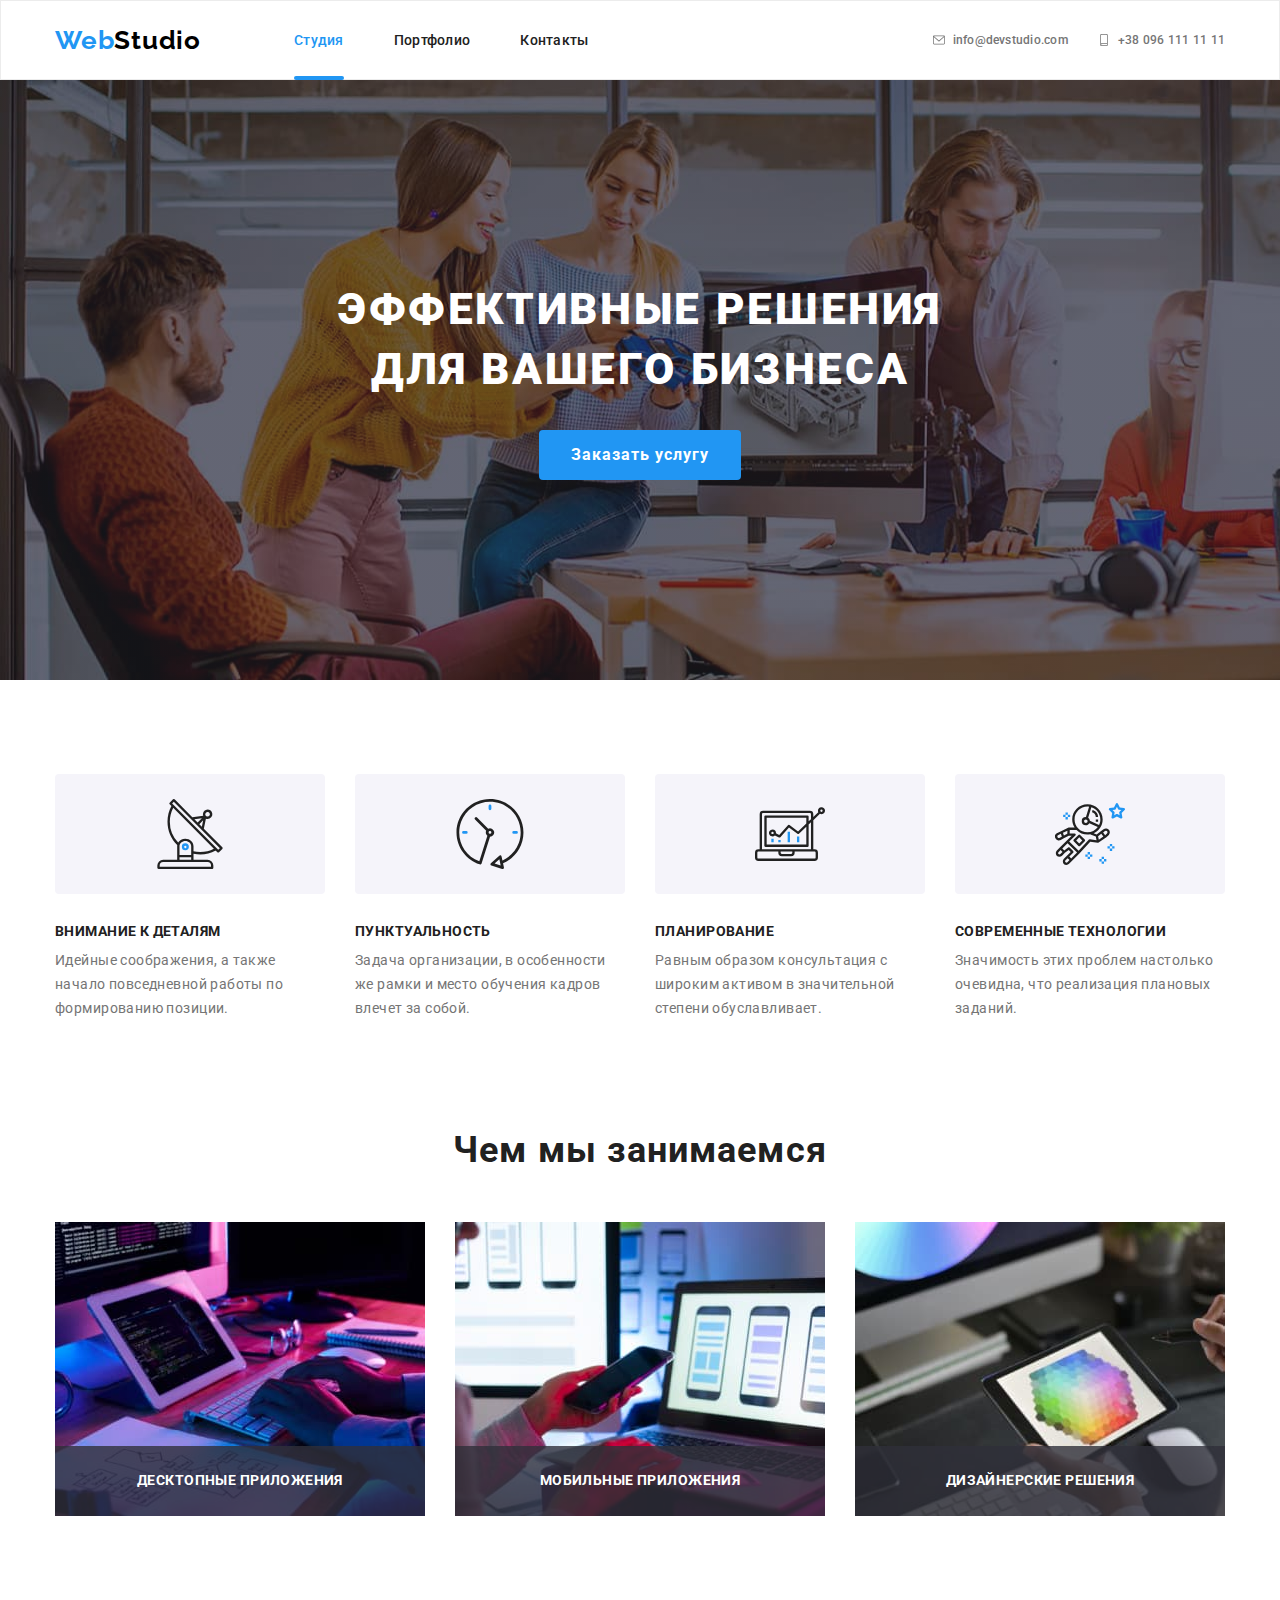
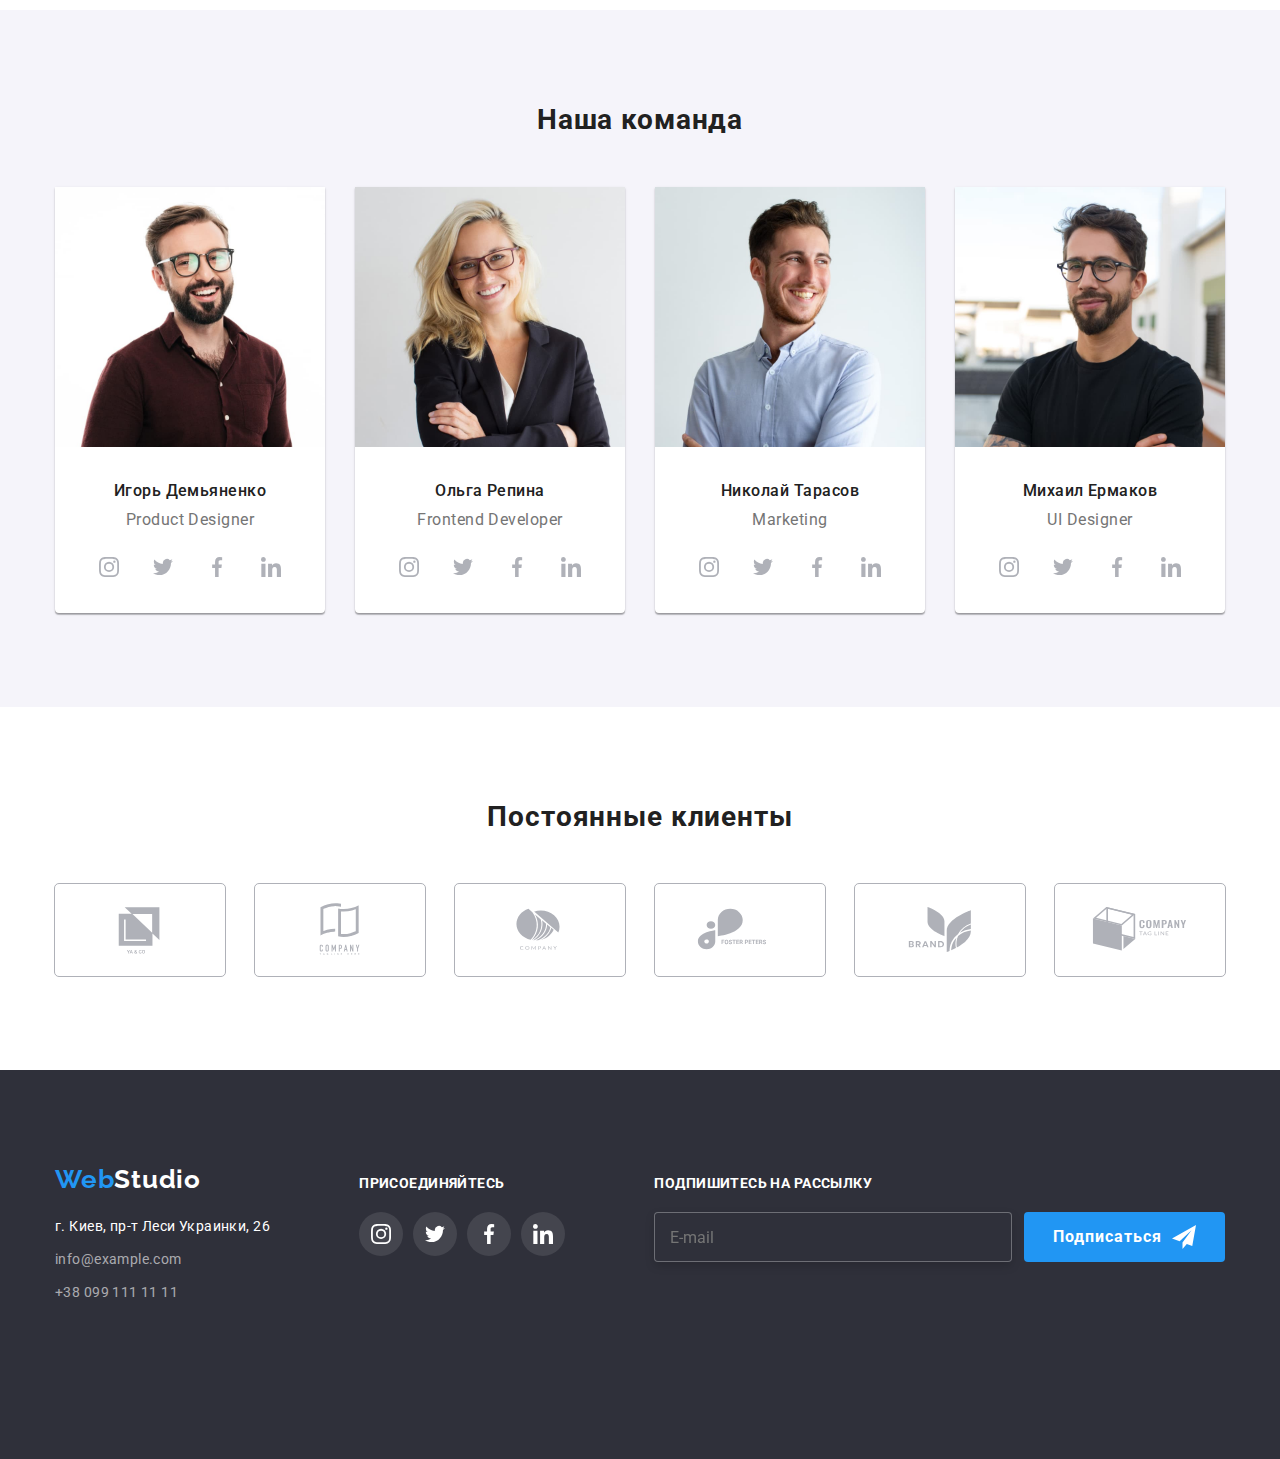
==== commit da3c3da9: "адаптів" ====
--- a/index.html
+++ b/index.html
@@ -48,12 +48,12 @@
     <main>
         <section class="section hero">
             <div class="container">
-            <h1 class="hero__title">Эффективные решения для вашего бизнеса</h1>
+            <h1 class="hero__title">Эффективные решения <br> для вашего бизнеса</h1>
             <button class="hero__button" type="button" data-modal-open>Заказать услугу</button>
             <div class="backdrop is-hidden" data-modal>
                 <div class="modal" >
                     <button class="modal__closing-button" data-modal-close>
-                        <svg width="11px" height="11px">
+                        <svg class="modal__closing-icon"width="11px" height="11px">
                             <use href="./images/icon.svg#closingbutton"></use>
                         </svg>
                     </button>
@@ -69,14 +69,14 @@
                         <div class="form-field">
                             <input class="form-field__input" type="tel" id="phone" name="phone-number">
                             <label class="form-field__label" for="phone">Телефон</label>
-                            <svg width="13" height="13">
+                            <svg class="form-svg" width="13" height="13">
                                 <use href="./images/icon.svg#mobile"></use>
                             </svg>
                         </div>
                         <div class="form-field">
                             <input class="form-field__input" type="email" id="mail" name="email">
                             <label class="form-field__label" for="mail">Почта</label>
-                            <svg width="15" height="12">
+                            <svg class="form-svg" width="15" height="12">
                                 <use href="./images/icon.svg#mail"></use>
                             </svg>
                         </div>
--- a/css/styles.min.css
+++ b/css/styles.min.css
@@ -1,2 +1,2 @@
-ul{list-style:none;padding:0;margin:0}a{text-decoration:none;color:var(--main-text-color)}h1,h2,h3,p{margin:0}.section{padding-top:60px;padding-bottom:60px}:root{--text-color: #757575;--main-text-color:#212121;--accent-color: #2196F3;--background: #2F303A;--team-color: #F5F4FA;--main-color: #fff;--link-color: #AFB1B8;--primari-font: 'Roboto', sans-serif;--secondary-font: 'Raleway', sans-serif}body{font-family:'Roboto', sans-serif;color:var(--main-text-color)}@media screen and (max-width: 768px){body{margin-top:60px}}@media screen and (min-width: 768px){body{margin-top:80px}}.container{width:480px;padding-left:15px;padding-right:15px;margin:0 auto}.emblem{text-decoration:none;font-family:'Raleway';font-weight:700;display:block;letter-spacing:0.03em;color:var(--accent-color)}@media screen and (max-width: 768px){.emblem{font-size:24px;line-height:1.16}}@media screen and (min-width: 768px){.emblem{font-size:24px;line-height:1.16}}@media screen and (min-width: 1200px){.emblem{font-size:26px;line-height:1.19}}@media screen and (min-width: 768px){.header-emblem{margin-right:88px}}@media screen and (min-width: 1200px){.header-emblem{margin-right:93px}}.footer__emblem{text-align:center;margin-bottom:20px}.header-emblem__span{color:black}.footer__emblem span{color:var(--main-color)}.header{position:fixed;top:0;left:0;width:100%;height:60px;z-index:100;background-color:#fff;border:1px solid #ECECEC;display:-webkit-box;display:-ms-flexbox;display:flex;-webkit-box-align:center;-ms-flex-align:center;align-items:center}.header a{text-decoration:none}.header__container{display:-webkit-box;display:-ms-flexbox;display:flex;-webkit-box-pack:justify;-ms-flex-pack:justify;justify-content:space-between}.nav__list{display:none}.header-contacts{display:none}.burger-icon{display:block;width:24px;height:24px}.hero{padding:118px 60px;background-image:-webkit-gradient(linear, left top, left bottom, from(rgba(47,48,58,0.4)), to(rgba(47,48,58,0.4))),url(../images/herophoto.jpg);background-image:linear-gradient(to bottom, rgba(47,48,58,0.4), rgba(47,48,58,0.4)),url(../images/herophoto.jpg);background-repeat:no-repeat;background-size:cover;background-position:center}.hero__title{margin-bottom:30px;font-weight:900;font-size:26px;line-height:162%;text-align:center;letter-spacing:0.06em;text-transform:uppercase;color:var(--main-color)}.hero__button{display:-webkit-box;display:-ms-flexbox;display:flex;-webkit-box-align:center;-ms-flex-align:center;align-items:center;margin:0 auto;padding:10px 32px;font-weight:700;font-size:16px;line-height:188%;letter-spacing:0.06em;color:var(--main-color);background-color:var(--accent-color);border:none;border-radius:4px}.backdrop{position:absolute}.backdrop.is-hidden{opacity:0;pointer-events:none}.advantages__item:not(:last-child){margin-bottom:30px}.advantages__group{position:relative;width:100%;height:120px;background-color:#F5F4FA;border-radius:4px;margin-bottom:30px}.advantages__icon{position:absolute;top:50%;left:50%;-webkit-transform:translate(-50%, -50%);transform:translate(-50%, -50%);width:70px;height:70px}.advanteges__title{margin-bottom:10px;font-weight:700;font-size:14px;line-height:112%;text-align:center;letter-spacing:0.03em;text-transform:uppercase;color:var(--main-text-color)}.advantages__text{font-size:14px;line-height:171%;letter-spacing:0.03em;color:var(--text-color)}.ourwork{display:none}.team{background-color:var(--team-color)}.team h2{margin-bottom:30px;font-weight:700;font-size:28px;line-height:117%;text-align:center;letter-spacing:0.03em;color:var(--main-text-color)}.team__item{background-color:var(--main-color);-webkit-box-shadow:0px 1px 3px rgba(0,0,0,0.12),0px 1px 1px rgba(0,0,0,0.14),0px 2px 1px rgba(0,0,0,0.2);box-shadow:0px 1px 3px rgba(0,0,0,0.12),0px 1px 1px rgba(0,0,0,0.14),0px 2px 1px rgba(0,0,0,0.2);border-radius:0px 0px 4px 4px}.team__item:not(:last-child){margin-bottom:30px}.team__group{display:-webkit-box;display:-ms-flexbox;display:flex;-webkit-box-orient:vertical;-webkit-box-direction:normal;-ms-flex-direction:column;flex-direction:column;-webkit-box-align:center;-ms-flex-align:center;align-items:center;padding-top:30px;padding-bottom:24px}.team__group h3{margin-bottom:10px;font-weight:500;font-size:16px;line-height:119%;text-align:center;letter-spacing:0.03em;color:var(--main-text-color)}.team__group p{margin-bottom:16px;font-size:16px;line-height:119%;text-align:center;letter-spacing:0.03em;color:var(--text-color)}.socials{display:-webkit-box;display:-ms-flexbox;display:flex;-webkit-box-pack:center;-ms-flex-pack:center;justify-content:center}.socials__item:not(:last-child){margin-right:10px}.socials__link{display:-webkit-box;display:-ms-flexbox;display:flex;-webkit-box-align:center;-ms-flex-align:center;align-items:center;-webkit-box-pack:center;-ms-flex-pack:center;justify-content:center;width:44px;height:44px;border-radius:50%}.socials__link:hover{background-color:var(--accent-color)}.socials__svg{fill:var(--link-color)}.socials__link:hover .socials__svg{fill:var(--main-color)}.partners__title{margin-bottom:30px;font-weight:700;font-size:28px;line-height:117%;text-align:center;letter-spacing:0.03em;color:var(--main-text-color)}.partners-list{display:-webkit-box;display:-ms-flexbox;display:flex;-ms-flex-wrap:wrap;flex-wrap:wrap;margin:-15px}.partners__item{margin:15px}.partners__link{display:-webkit-box;display:-ms-flexbox;display:flex;-webkit-box-align:center;-ms-flex-align:center;align-items:center;-webkit-box-pack:center;-ms-flex-pack:center;justify-content:center;padding:16px 52px;outline:1px solid var(--link-color);border-radius:4px;color:var(--link-color)}.partners__link:hover{outline:1px solid var(--accent-color);color:var(--accent-color)}.partners__icon{width:106px;height:60px;fill:currentColor}.page-footer{background-color:var(--background)}.footer{display:-webkit-box;display:-ms-flexbox;display:flex;-webkit-box-orient:vertical;-webkit-box-direction:normal;-ms-flex-direction:column;flex-direction:column;-webkit-box-align:center;-ms-flex-align:center;align-items:center}.address__list{text-align:center;font-style:normal;margin-bottom:60px}.address__item+.address__item{margin-top:8px}.google-address{font-size:14px;line-height:171%;text-align:center;letter-spacing:0.03em;color:var(--main-color)}.footer-contacts{text-decoration:none;margin-bottom:60px;font-size:14px;line-height:171%;text-align:center;letter-spacing:0.03em;color:rgba(255,255,255,0.6)}.footer-socials{margin-bottom:60px}.footer-socials__title{margin-bottom:20px;font-weight:700;font-size:14px;line-height:114%;text-align:center;letter-spacing:0.03em;text-transform:uppercase;color:var(--main-color)}.footer-socials__list{display:-webkit-box;display:-ms-flexbox;display:flex;-webkit-box-pack:center;-ms-flex-pack:center;justify-content:center}.footer-socials__item:not(:last-child){margin-right:10px}.footer-socials__link{display:-webkit-box;display:-ms-flexbox;display:flex;-webkit-box-align:center;-ms-flex-align:center;align-items:center;-webkit-box-pack:center;-ms-flex-pack:center;justify-content:center;width:44px;height:44px;border-radius:50%;background:rgba(255,255,255,0.1)}.footer-socials__link:hover{color:var(--accent-color)}.footer-socials__icon{width:20px;height:20px;fill:var(--main-color)}.footer-form__title{margin-bottom:20px;font-weight:700;font-size:14px;line-height:114%;text-align:center;letter-spacing:0.03em;text-transform:uppercase;color:var(--main-color)}.footer-form__input{margin-bottom:20px;padding:15px;width:450px;height:50px;border:1px solid rgba(255,255,255,0.3);-webkit-filter:drop-shadow(0px 4px 4px rgba(0,0,0,0.15));filter:drop-shadow(0px 4px 4px rgba(0,0,0,0.15));border-radius:4px;background-color:var(--background)}.footer-form__button{display:-webkit-box;display:-ms-flexbox;display:flex;margin:0 auto;-webkit-box-align:center;-ms-flex-align:center;align-items:center;padding:10px 29px;font-weight:700;font-size:16px;line-height:188%;text-align:center;letter-spacing:0.06em;border:none;border-radius:4px;background-color:var(--accent-color);color:var(--main-color);cursor:pointer}.footer-form__icon{width:24px;height:24px;fill:var(--main-color);margin-left:10px}.categories{display:-webkit-box;display:-ms-flexbox;display:flex;-ms-flex-wrap:wrap;flex-wrap:wrap;margin:-7px -4px;margin-bottom:40px}.categories__item{margin:7px 4px}.categories__button{padding:6px 22px;font-weight:500;font-size:16px;line-height:162%;text-align:center;letter-spacing:0.03em;color:var(--main-text-color);border:none;border-radius:4px;background-color:var(--team-color);cursor:pointer}.categories__button:hover,.categories__button:focus{color:var(--main-color);background-color:var(--accent-color)}.portfolio__item{width:100%;background:var(--main-color);border:1px solid #EEEEEE;-webkit-box-shadow:0px 1px 1px rgba(0,0,0,0.12),0px 4px 4px rgba(0,0,0,0.06),1px 4px 6px rgba(0,0,0,0.16);box-shadow:0px 1px 1px rgba(0,0,0,0.12),0px 4px 4px rgba(0,0,0,0.06),1px 4px 6px rgba(0,0,0,0.16)}
+ul{list-style:none;padding:0;margin:0}a{text-decoration:none;color:var(--main-text-color)}h1,h2,h3,p{margin:0}.section{padding-top:60px;padding-bottom:60px}@media screen and (min-width: 1200px){.section{padding-top:94px;padding-bottom:94px}}:root{--text-color: #757575;--main-text-color:#212121;--accent-color: #2196F3;--background: #2F303A;--team-color: #F5F4FA;--main-color: #fff;--link-color: #AFB1B8;--primari-font: 'Roboto', sans-serif;--secondary-font: 'Raleway', sans-serif}body{font-family:'Roboto', sans-serif;color:var(--main-text-color)}@media screen and (max-width: 768px){body{margin-top:60px}}@media screen and (min-width: 768px){body{margin-top:80px}}.container{width:480px;padding-left:15px;padding-right:15px;margin:0 auto}@media screen and (min-width: 768px){.container{width:768px}}@media screen and (min-width: 1200px){.container{width:1200px}}.header{position:fixed;top:0;left:0;width:100%;height:60px;z-index:100;background-color:#fff;border:1px solid #ECECEC;display:-webkit-box;display:-ms-flexbox;display:flex;-webkit-box-align:center;-ms-flex-align:center;align-items:center;-webkit-box-pack:start;-ms-flex-pack:start;justify-content:flex-start}.header a{text-decoration:none}@media screen and (min-width: 768px){.header{height:80px}}.header__container{display:-webkit-box;display:-ms-flexbox;display:flex;-webkit-box-pack:justify;-ms-flex-pack:justify;justify-content:space-between}.nav__list{display:none}.header-contacts{display:none}.burger-icon{display:block;width:24px;height:24px;background-color:black}@media screen and (min-width: 768px){.burger-icon{display:none}}.hero{margin:0 auto;padding-top:118px;padding-bottom:118px;background-image:-webkit-gradient(linear, left top, left bottom, from(rgba(47,48,58,0.4)), to(rgba(47,48,58,0.4))),url(../images/herophoto.jpg);background-image:linear-gradient(to bottom, rgba(47,48,58,0.4), rgba(47,48,58,0.4)),url(../images/herophoto.jpg);background-repeat:no-repeat;background-size:cover}@media screen and (min-width: 1200px){.hero{padding-top:200px;padding-bottom:200px}}.hero__title{margin-bottom:30px;font-weight:900;font-size:26px;line-height:162%;text-align:center;letter-spacing:0.06em;text-transform:uppercase;color:var(--main-color)}@media screen and (min-width: 1200px){.hero__title{font-size:44px;line-height:136%}}.hero__button{display:block;margin:0 auto;padding:10px 32px;font-weight:700;font-size:16px;line-height:188%;letter-spacing:0.06em;color:var(--main-color);border:none;border-radius:4px;background-color:var(--accent-color);cursor:pointer}.backdrop{position:fixed;top:0;left:0;width:100%;height:100%;z-index:101;opacity:1;background-color:rgba(0,0,0,0.2)}.backdrop.is-hidden{opacity:0;pointer-events:none}.modal{position:absolute;width:450px;height:609px;top:50%;left:50%;-webkit-transform:translate(-50%, -50%);transform:translate(-50%, -50%);padding:40px;background-color:var(--main-color);-webkit-box-shadow:0px 1px 3px rgba(0,0,0,0.12),0px 1px 1px rgba(0,0,0,0.14),0px 2px 1px rgba(0,0,0,0.2);box-shadow:0px 1px 3px rgba(0,0,0,0.12),0px 1px 1px rgba(0,0,0,0.14),0px 2px 1px rgba(0,0,0,0.2);border-radius:4px}@media screen and (min-width: 1200px){.modal{width:528px;height:581px}}.modal__closing-button{position:absolute;top:8px;right:8px;width:30px;height:30px;border-radius:50%;border:1px solid rgba(0,0,0,0.1);background-color:var(--main-color)}.modal__closing-icon{fill:black}.modal__closing-button:hover .modal__closing-icon,.modal__closing-button:focus .modal__closing-icon{fill:var(--accent-color)}.modal__form h2{margin-bottom:30px;font-weight:700;font-size:20px;line-height:150%;text-align:center;letter-spacing:0.03em;color:#212121}.form-field{position:relative;display:-webkit-box;display:-ms-flexbox;display:flex;-webkit-box-orient:vertical;-webkit-box-direction:normal;-ms-flex-direction:column;flex-direction:column;-webkit-box-pack:center;-ms-flex-pack:center;justify-content:center;cursor:pointer;margin-bottom:28px}.form-field__input{padding-left:42px;height:40px;border:1px solid rgba(33,33,33,0.2);border-radius:4px}.form-field__label{position:absolute;top:0;left:0;-webkit-transform:translateY(-120%);transform:translateY(-120%);font-size:12px;line-height:114%;letter-spacing:0.01em;color:var(--text-color)}.form-field:hover .form-field__label,.form-field:focus-within .form-field__label{color:var(--accent-color)}.form-svg{position:absolute;top:14px;left:14px}.form-field:hover .form-svg,.form-field:focus-within .form-svg{fill:var(--accent-color)}.textarea{margin-bottom:20px}.form-field__textarea{height:120px;border:1px solid rgba(33,33,33,0.2);border-radius:4px;resize:none;padding:12px 16px}.form-field__textarea:placeholder-shown{font-weight:400;font-size:14px;line-height:117%;letter-spacing:0.01em;color:rgba(117,117,117,0.5)}.form-field__checkbox{display:-webkit-box;display:-ms-flexbox;display:flex;-webkit-box-align:center;-ms-flex-align:center;align-items:center;font-size:12px;line-height:116%;letter-spacing:0.03em;color:var(--text-color)}.form-field__checkbox a{margin-left:5px;color:var(--accent-color);text-decoration:underline}input[type="checkbox"]{-webkit-appearance:none;-moz-appearance:none;appearance:none}.form-field__icon{display:block;margin-right:8px;width:16px;height:15px;border:2px solid var(--main-text-color);border-radius:4px}input[type="checkbox"]:checked+.form-field__icon{background-image:url(../../../images/checkbox.svg);border:none;background-origin:border-box;background-size:contain}.modal__button{padding:10px 55px;display:block;margin:0 auto;border:none;border-radius:4px;background-color:var(--accent-color);font-weight:700;font-size:16px;line-height:188%;letter-spacing:0.06em;color:var(--main-color);cursor:pointer}@media screen and (min-width: 768px){.advantages__list{display:-webkit-box;display:-ms-flexbox;display:flex;-ms-flex-wrap:wrap;flex-wrap:wrap;margin:-15px}}.advantages__item:not(:last-child){margin-bottom:30px}@media screen and (min-width: 768px){.advantages__item{margin:15px;width:354px}.advantages__item:last-child{margin-bottom:30px}}@media screen and (min-width: 1200px){.advantages__item{width:270px}}.advantages__group{position:relative;width:100%;height:120px;background-color:#F5F4FA;border-radius:4px;margin-bottom:30px}.advantages__icon{position:absolute;top:50%;left:50%;-webkit-transform:translate(-50%, -50%);transform:translate(-50%, -50%);width:70px;height:70px}.advanteges__title{margin-bottom:10px;font-weight:700;font-size:14px;line-height:112%;text-align:center;letter-spacing:0.03em;text-transform:uppercase;color:var(--main-text-color)}@media screen and (min-width: 1200px){.advanteges__title{text-align:start}}.advantages__text{font-size:14px;line-height:171%;letter-spacing:0.03em;color:var(--text-color)}.ourwork{display:none}@media screen and (min-width: 1200px){.ourwork{display:block;-webkit-box-pack:center;-ms-flex-pack:center;justify-content:center;padding-top:0}}.ourwork h2{margin-bottom:50px;font-weight:700;font-size:36px;line-height:116%;text-align:center;letter-spacing:0.03em;color:var(--main-text-color)}.ourwork__list{display:-webkit-box;display:-ms-flexbox;display:flex;-webkit-box-pack:center;-ms-flex-pack:center;justify-content:center}.ourwork__item{position:relative}.ourwork__item:not(:last-child){margin-right:30px}.ourwork__group img{display:block}.ourwork__text{position:absolute;display:block;padding:27px 82px;width:100%;height:70px;left:0;bottom:0;background-color:rgba(47,48,58,0.8);font-weight:700;font-size:14px;line-height:114%;text-align:center;letter-spacing:0.03em;text-transform:uppercase;color:var(--main-color)}.team{background-color:var(--team-color)}.team h2{margin-bottom:30px;font-weight:700;font-size:28px;line-height:117%;text-align:center;letter-spacing:0.03em;color:var(--main-text-color)}@media screen and (min-width: 768px){.team h2{margin-bottom:50px}}@media screen and (min-width: 768px){.team__list{display:-webkit-box;display:-ms-flexbox;display:flex;-ms-flex-wrap:wrap;flex-wrap:wrap;margin:-15px}}.team__item{margin:15px;background-color:var(--main-color);-webkit-box-shadow:0px 1px 3px rgba(0,0,0,0.12),0px 1px 1px rgba(0,0,0,0.14),0px 2px 1px rgba(0,0,0,0.2);box-shadow:0px 1px 3px rgba(0,0,0,0.12),0px 1px 1px rgba(0,0,0,0.14),0px 2px 1px rgba(0,0,0,0.2);border-radius:0px 0px 4px 4px}@media screen and (min-width: 768px){.team__item{width:354px}}@media screen and (min-width: 1200px){.team__item{width:270px}}.team__group{display:-webkit-box;display:-ms-flexbox;display:flex;-webkit-box-orient:vertical;-webkit-box-direction:normal;-ms-flex-direction:column;flex-direction:column;-webkit-box-align:center;-ms-flex-align:center;align-items:center;padding-top:30px;padding-bottom:24px}.team__group h3{margin-bottom:10px;font-weight:500;font-size:16px;line-height:119%;text-align:center;letter-spacing:0.03em;color:var(--main-text-color)}.team__group p{margin-bottom:16px;font-size:16px;line-height:119%;text-align:center;letter-spacing:0.03em;color:var(--text-color)}.socials{display:-webkit-box;display:-ms-flexbox;display:flex;-webkit-box-pack:center;-ms-flex-pack:center;justify-content:center}.socials__item:not(:last-child){margin-right:10px}.socials__link{display:-webkit-box;display:-ms-flexbox;display:flex;-webkit-box-align:center;-ms-flex-align:center;align-items:center;-webkit-box-pack:center;-ms-flex-pack:center;justify-content:center;width:44px;height:44px;border-radius:50%}.socials__link:hover{background-color:var(--accent-color)}.socials__svg{fill:var(--link-color)}.socials__link:hover .socials__svg{fill:var(--main-color)}.partners__title{margin-bottom:30px;font-weight:700;font-size:28px;line-height:117%;text-align:center;letter-spacing:0.03em;color:var(--main-text-color)}@media screen and (min-width: 1200px){.partners__title{margin-bottom:50px}}.partners-list{display:-webkit-box;display:-ms-flexbox;display:flex;-ms-flex-wrap:wrap;flex-wrap:wrap;margin:-15px}.partners__item{margin:15px}.partners__link{display:-webkit-box;display:-ms-flexbox;display:flex;-webkit-box-align:center;-ms-flex-align:center;align-items:center;-webkit-box-pack:center;-ms-flex-pack:center;justify-content:center;padding:16px 52px;outline:1px solid var(--link-color);border-radius:4px;color:var(--link-color)}.partners__link:hover{outline:1px solid var(--accent-color);color:var(--accent-color)}@media screen and (min-width: 768px){.partners__link{padding:16px 60px}}@media screen and (min-width: 1200px){.partners__link{padding:16px 32px}}.partners__icon{width:106px;height:60px;fill:currentColor}.page-footer{background-color:var(--background)}.footer{display:-webkit-box;display:-ms-flexbox;display:flex;-webkit-box-orient:vertical;-webkit-box-direction:normal;-ms-flex-direction:column;flex-direction:column;-webkit-box-align:center;-ms-flex-align:center;align-items:center}@media screen and (min-width: 768px){.footer{-webkit-box-orient:horizontal;-webkit-box-direction:normal;-ms-flex-direction:row;flex-direction:row;-ms-flex-wrap:wrap;flex-wrap:wrap;-ms-flex-pack:distribute;justify-content:space-around;-webkit-box-align:baseline;-ms-flex-align:baseline;align-items:baseline}}@media screen and (min-width: 1200px){.footer{-webkit-box-pack:justify;-ms-flex-pack:justify;justify-content:space-between}}.address__list{text-align:center;font-style:normal;margin-bottom:60px}@media screen and (min-width: 1200px){.address__list{text-align:start}}.address__item+.address__item{margin-top:8px}@media screen and (min-width: 1200px){.address__item+.address__item{margin-top:9px}}.google-address{font-size:14px;line-height:171%;text-align:center;letter-spacing:0.03em;color:var(--main-color)}.footer-contacts{text-decoration:none;margin-bottom:60px;font-size:14px;line-height:171%;text-align:center;letter-spacing:0.03em;color:rgba(255,255,255,0.6)}.footer-socials{margin-bottom:60px}.footer-socials__title{margin-bottom:20px;font-weight:700;font-size:14px;line-height:114%;text-align:center;letter-spacing:0.03em;text-transform:uppercase;color:var(--main-color)}@media screen and (min-width: 1200px){.footer-socials__title{text-align:start}}.footer-socials__list{display:-webkit-box;display:-ms-flexbox;display:flex;-webkit-box-pack:center;-ms-flex-pack:center;justify-content:center}.footer-socials__item:not(:last-child){margin-right:10px}.footer-socials__link{display:-webkit-box;display:-ms-flexbox;display:flex;-webkit-box-align:center;-ms-flex-align:center;align-items:center;-webkit-box-pack:center;-ms-flex-pack:center;justify-content:center;width:44px;height:44px;border-radius:50%;background:rgba(255,255,255,0.1)}.footer-socials__link:hover,.footer-socials__link:focus{background-color:var(--accent-color)}.footer-socials__icon{width:20px;height:20px;fill:var(--main-color)}.footer-form__title{margin-bottom:20px;font-weight:700;font-size:14px;line-height:114%;text-align:center;letter-spacing:0.03em;text-transform:uppercase;color:var(--main-color)}@media screen and (min-width: 1200px){.footer-form__title{text-align:start}}@media screen and (min-width: 1200px){.footer-form__form{display:-webkit-box;display:-ms-flexbox;display:flex}}.footer-form__input{margin-bottom:20px;padding:15px;width:450px;height:50px;border:1px solid rgba(255,255,255,0.3);-webkit-filter:drop-shadow(0px 4px 4px rgba(0,0,0,0.15));filter:drop-shadow(0px 4px 4px rgba(0,0,0,0.15));border-radius:4px;background-color:var(--background)}@media screen and (min-width: 1200px){.footer-form__input{margin-bottom:0;margin-right:12px;width:358px}}.footer-form__button{display:-webkit-box;display:-ms-flexbox;display:flex;margin:0 auto;-webkit-box-align:center;-ms-flex-align:center;align-items:center;padding:10px 29px;font-weight:700;font-size:16px;line-height:188%;text-align:center;letter-spacing:0.06em;border:none;border-radius:4px;background-color:var(--accent-color);color:var(--main-color);cursor:pointer}@media screen and (min-width: 1200px){.footer-form__button{margin:0}}.footer-form__icon{width:24px;height:24px;fill:var(--main-color);margin-left:10px}.categories{display:-webkit-box;display:-ms-flexbox;display:flex;-ms-flex-wrap:wrap;flex-wrap:wrap;margin:-7px -4px;margin-bottom:40px}@media screen and (min-width: 768px){.categories{-webkit-box-pack:center;-ms-flex-pack:center;justify-content:center}}@media screen and (min-width: 1200px){.categories{margin-bottom:50px}}.categories__item{margin:7px 4px}.categories__button{padding:6px 22px;font-weight:500;font-size:16px;line-height:162%;text-align:center;letter-spacing:0.03em;color:var(--main-text-color);border:none;border-radius:4px;background-color:var(--team-color);cursor:pointer}.categories__button:hover,.categories__button:focus{color:var(--main-color);background-color:var(--accent-color)}.portfolio__list{margin:-15px}@media screen and (min-width: 768px){.portfolio__list{display:-webkit-box;display:-ms-flexbox;display:flex;-ms-flex-wrap:wrap;flex-wrap:wrap}}.portfolio__item{margin:15px;width:450px;background:#FFFFFF;border:1px solid #EEEEEE;background:var(--main-color)}.portfolio__item:hover,.portfolio__item:focus{border:1px solid #EEEEEE;-webkit-box-shadow:0px 1px 1px rgba(0,0,0,0.12),0px 4px 4px rgba(0,0,0,0.06),1px 4px 6px rgba(0,0,0,0.16);box-shadow:0px 1px 1px rgba(0,0,0,0.12),0px 4px 4px rgba(0,0,0,0.06),1px 4px 6px rgba(0,0,0,0.16)}@media screen and (min-width: 768px){.portfolio__item{width:354px}}.card__effect{position:relative;overflow:hidden}.card-effect__text{position:absolute;display:block;top:0;left:0;width:100%;height:100%;background-color:rgba(33,150,243,0.9);padding:77px 24px;font-size:18px;line-height:156%;letter-spacing:0.03em;color:var(--main-color);-webkit-transform:translateY(100%);transform:translateY(100%);-webkit-transition:500ms -webkit-transform cubic-bezier(0.075, 0.82, 0.165, 1);transition:500ms -webkit-transform cubic-bezier(0.075, 0.82, 0.165, 1);transition:500ms transform cubic-bezier(0.075, 0.82, 0.165, 1);transition:500ms transform cubic-bezier(0.075, 0.82, 0.165, 1), 500ms -webkit-transform cubic-bezier(0.075, 0.82, 0.165, 1)}.portfolio__item:hover .card-effect__text,.portfolio__item:focus .card-effect__text{-webkit-transform:translateY(0);transform:translateY(0)}.portfolio__group{padding:20px 24px}.portfolio-title{margin-bottom:4px;font-weight:700;font-size:18px;line-height:200%;letter-spacing:0.06em;color:var(--main-text-color)}.portfolio__text{font-size:16px;line-height:188%;letter-spacing:0.03em;color:var(--text-color)}@media screen and (min-width: 768px){.nav{display:-webkit-box;display:-ms-flexbox;display:flex;-webkit-box-align:center;-ms-flex-align:center;align-items:center}}@media screen and (min-width: 768px){.nav__list{display:-webkit-box;display:-ms-flexbox;display:flex}}.nav__item:not(:last-child){margin-right:50px}.nav__link{position:relative;padding-top:32px;padding-bottom:32px;font-weight:500;font-size:14px;line-height:114%;letter-spacing:0.02em}.nav__link:hover,.nav__link:focus{color:var(--accent-color)}.nav__link--current::after{position:absolute;content:"";width:100%;height:4px;left:0;bottom:0;background-color:var(--accent-color);border-radius:4px}.nav__link--current{color:var(--accent-color)}.header-contacts{margin-left:auto}@media screen and (min-width: 768px){.header-contacts{display:-webkit-box;display:-ms-flexbox;display:flex;-webkit-box-orient:vertical;-webkit-box-direction:normal;-ms-flex-direction:column;flex-direction:column}}@media screen and (min-width: 1200px){.header-contacts{-webkit-box-orient:horizontal;-webkit-box-direction:normal;-ms-flex-direction:row;flex-direction:row}}.header-contacts__link{font-weight:500;font-size:12px;line-height:119%;letter-spacing:0.02em;color:var(--text-color)}.header-contacts__link:hover,.header-contacts__link:focus{color:var(--accent-color)}@media screen and (min-width: 768px){.header-contacts__link{display:-webkit-box;display:-ms-flexbox;display:flex;-webkit-box-align:center;-ms-flex-align:center;align-items:center}.header-contacts__link+.header-contacts__link{margin-top:10px}}@media screen and (min-width: 1200px){.header-contacts__link{-webkit-box-orient:horizontal;-webkit-box-direction:normal;-ms-flex-direction:row;flex-direction:row;-webkit-box-align:center;-ms-flex-align:center;align-items:center}.header-contacts__link+.header-contacts__link{margin-top:0;margin-left:30px}}.header-contacts__icon{margin-right:8px;width:12px;height:12px;fill:currentColor}.emblem{text-decoration:none;font-family:'Raleway';font-weight:700;display:block;letter-spacing:0.03em;color:var(--accent-color)}@media screen and (max-width: 768px){.emblem{font-size:24px;line-height:1.16}}@media screen and (min-width: 768px){.emblem{font-size:24px;line-height:1.16}}@media screen and (min-width: 1200px){.emblem{font-size:26px;line-height:1.19}}@media screen and (min-width: 768px){.header-emblem{margin-right:88px}}@media screen and (min-width: 1200px){.header-emblem{margin-right:93px}}.footer__emblem{text-align:center;margin-bottom:20px}@media screen and (min-width: 1200px){.footer__emblem{text-align:start}}.header-emblem__span{color:black}.footer__emblem span{color:var(--main-color)}
 /*# sourceMappingURL=styles.min.css.map */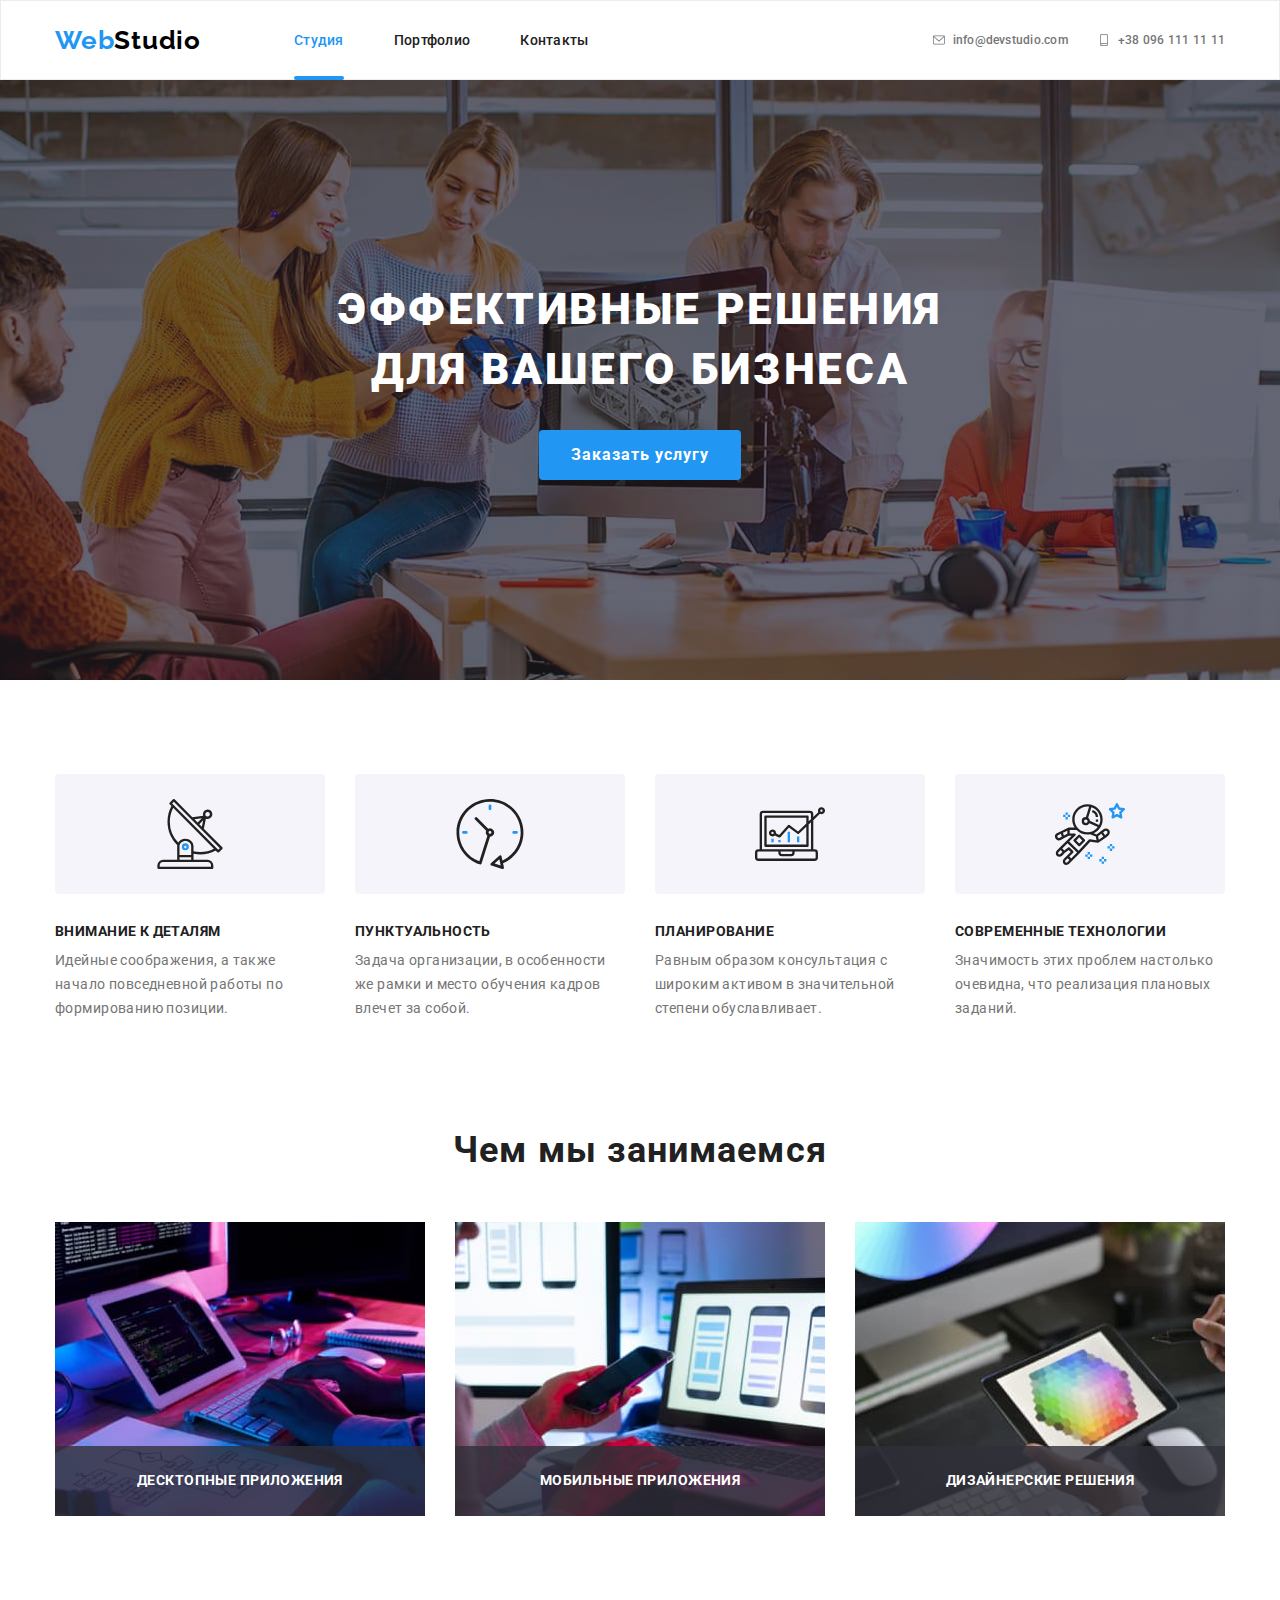
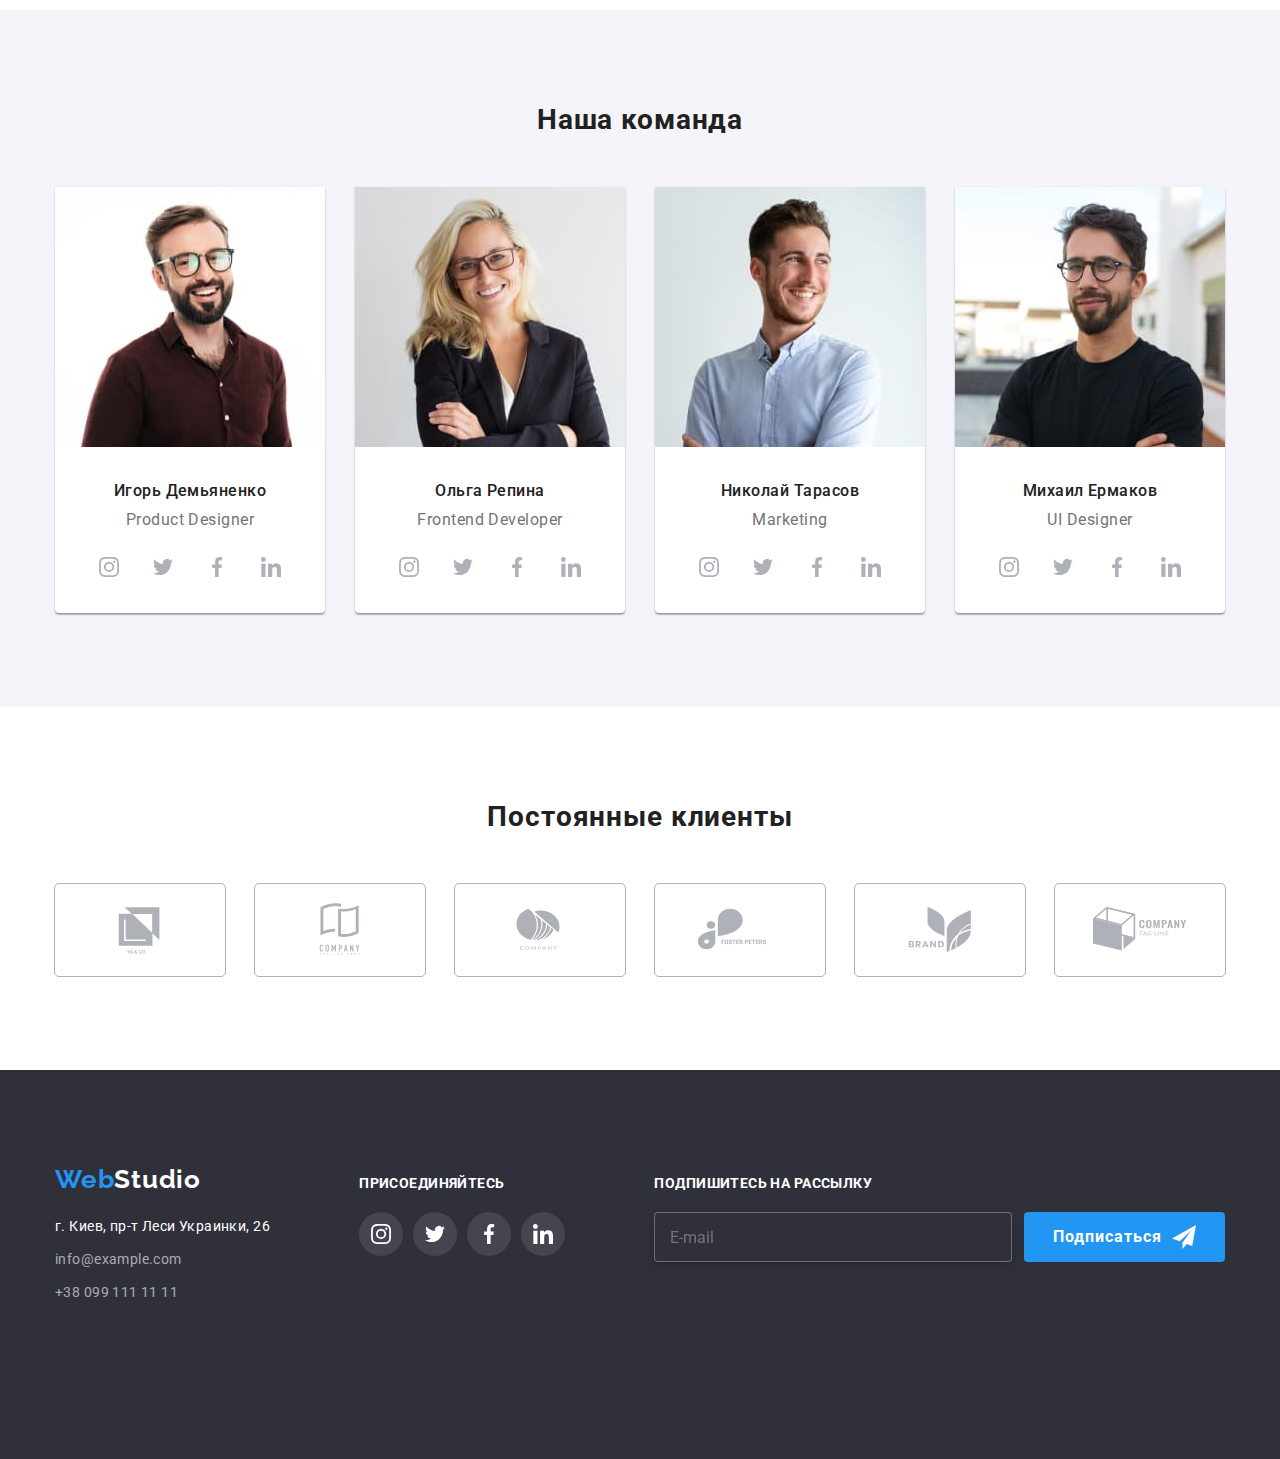
==== commit 21abbf98: "введены картинки" ====
--- a/index.html
+++ b/index.html
@@ -140,17 +140,39 @@
                 <h2>Чем мы занимаемся</h2>
                 <ul class="ourwork__list">
                     <li class="ourwork__item">
-                        <div class="ourwork__group"><img src="./images/img1.jpg" alt="Стационарный компьтер" width="370" height="294">
+                        <div class="ourwork__group">
+                            <picture>
+                                <source
+                                    srcset="./images/desctop1x.jpg 1x , 
+                                    ./images/desctop2x.jpg 2x"
+                                >
+                                <img src="./images/desctop1x.jpg" alt="Работающий за компьютером человек">
+                            </picture>
                         <p class="ourwork__text">Десктопные приложения</p>
                         </div>
                     </li>
                     <li class="ourwork__item">
-                        <div class="ourwork__group"><img src="./images/img2.jpg" alt="Ноутбук" width="370" height="294">
+                        <div class="ourwork__group">
+                            <picture>
+                                <source
+                                    srcset="./images/mobile1x.jpg 1x , 
+                                    ./images/mobile2x.jpg 2x"
+                                >
+                                <img src="./images/mobile1x.jpg" alt="Мобильный телефон в руках">
+                            </picture>
                             <p class="ourwork__text">Мобильные приложения</p>
                         </div>
                     </li>
                     <li class="ourwork__item">
-                        <div class="ourwork__group"><img src="./images/img3.jpg" alt="Планшет" width="370" height="294"><p class="ourwork__text">Дизайнерские решения</p>
+                        <div class="ourwork__group">
+                            <picture>
+                                <source
+                                    srcset="./images/design1x.jpg 1x , 
+                                    ./images/design2x.jpg 2x"
+                                >
+                                <img src="./images/design1x.jpg" alt="Планшет в руках">
+                            </picture>
+                            <p class="ourwork__text">Дизайнерские решения</p>
                     </div>
                     </li>
                 </ul>
@@ -161,7 +183,24 @@
             <h2>Наша команда</h2>
             <ul class="team__list">
                 <li class="team__item">
-                    <img src="./images/img4.jpg" alt="Портрет" width="270" height="260">
+                    <picture>
+                        <source
+                            media="(min-width: 480px) and (max-width:767px)"
+                            srcset="./images/portrait-1-mob-1x.jpg 1x ,
+                            ./images/portrait-1-mob-2x.jpg 2x "
+                        >
+                        <source
+                            media="(min-width: 768px) and (max-width: 1199px)"
+                            srcset="./images/portrait-1-tab-1x.jpg 1x ,
+                            ./images/portrait-1-tab-2x.jpg 2x "
+                        >
+                        <source
+                            media="(min-width: 1200px)"
+                            srcset="./images/portrait-1-scr-1x.jpg 1x ,
+                            ./images/portrait-1-scr-2x.jpg 2x "
+                        >
+                        <img src="./images/portrait-1-scr-1x.jpg" alt="Игорь Демьяненко">
+                    </picture>
                     <div class="team__group">
                         <h3>Игорь Демьяненко</h3>
                         <p>Product Designer</p> 
@@ -214,7 +253,24 @@
                     </div>  
                 </li>
                 <li class="team__item">
-                    <img src="./images/img5.jpg" alt="Портрет" width="270" height="260">
+                    <picture>
+                        <source
+                                media="(min-width: 480px) and (max-width:767px)"
+                                srcset="./images/portrait-2-mob-1x.jpg 1x ,
+                                ./images/portrait-2-mob-2x.jpg 2x "
+                            >
+                            <source
+                                media="(min-width: 768px) and (max-width: 1199px)"
+                                srcset="./images/portrait-2-tab-1x.jpg 1x ,
+                                ./images/portrait-2-tab-2x.jpg 2x "
+                            >
+                            <source
+                                media="(min-width: 1200px)"
+                                srcset="./images/portrait-2-scr-1x.jpg 1x ,
+                                ./images/portrait-2-scr-2x.jpg 2x "
+                            >
+                            <img src="./images/portrait-2-scr-1x.jpg" alt="Ольга Репина">
+                    </picture>
                     <div class="team__group">
                         <h3>Ольга Репина</h3>
                         <p>Frontend Developer</p>
@@ -267,7 +323,24 @@
                     </div>
                 </li>
                 <li class="team__item">
-                    <img src="./images/img6.jpg" alt="Портрет" width="270" height="260">
+                    <picture>
+                        <source
+                                media="(min-width: 480px) and (max-width:767px)"
+                                srcset="./images/portrait-3-mob-1x.jpg 1x ,
+                                ./images/portrait-3-mob-2x.jpg 2x "
+                            >
+                            <source
+                                media="(min-width: 768px) and (max-width: 1199px)"
+                                srcset="./images/portrait-3-tab-1x.jpg 1x ,
+                                ./images/portrait-3-tab-2x.jpg 2x "
+                            >
+                            <source
+                                media="(min-width: 1200px)"
+                                srcset="./images/portrait-3-scr-1x.jpg 1x ,
+                                ./images/portrait-3-scr-2x.jpg 2x "
+                            >
+                            <img src="./images/portrait-3-scr-1x.jpg" alt="Николай Тарасов">
+                    </picture>
                     <div class="team__group">
                         <h3>Николай Тарасов</h3>
                         <p>Marketing</p>
@@ -320,7 +393,24 @@
                     </div> 
                 </li>
                 <li class="team__item">
-                    <img src="./images/img7.jpg" alt="Портрет" width="270" height="260">
+                    <picture>
+                    <source
+                            media="(min-width: 480px) and (max-width: 768px)"
+                            srcset="./images/portrait-4-mob-1x.jpg 1x ,
+                            ./images/portrait-4-mob-2x.jpg 2x "
+                        >
+                        <source
+                            media="(min-width: 768px) and (max-width: 1199px)"
+                            srcset="./images/portrait-4-tab-1x.jpg 1x ,
+                            ./images/portrait-4-tab-2x.jpg 2x "
+                        >
+                        <source
+                            media="(min-width: 1200px)"
+                            srcset="./images/portrait-4-scr-1x.jpg 1x ,
+                            ./images/portrait-4-scr-2x.jpg 2x "
+                        >
+                        <img src="./images/portrait-4-scr-1x.jpg" alt="Михаил Ермаков">
+                    </picture>
                     <div class="team__group">
                         <h3>Михаил Ермаков</h3>
                         <p>UI Designer</p>
--- a/css/styles.min.css
+++ b/css/styles.min.css
@@ -1,2 +1,2 @@
-ul{list-style:none;padding:0;margin:0}a{text-decoration:none;color:var(--main-text-color)}h1,h2,h3,p{margin:0}.section{padding-top:60px;padding-bottom:60px}@media screen and (min-width: 1200px){.section{padding-top:94px;padding-bottom:94px}}:root{--text-color: #757575;--main-text-color:#212121;--accent-color: #2196F3;--background: #2F303A;--team-color: #F5F4FA;--main-color: #fff;--link-color: #AFB1B8;--primari-font: 'Roboto', sans-serif;--secondary-font: 'Raleway', sans-serif}body{font-family:'Roboto', sans-serif;color:var(--main-text-color)}@media screen and (max-width: 768px){body{margin-top:60px}}@media screen and (min-width: 768px){body{margin-top:80px}}.container{width:480px;padding-left:15px;padding-right:15px;margin:0 auto}@media screen and (min-width: 768px){.container{width:768px}}@media screen and (min-width: 1200px){.container{width:1200px}}.header{position:fixed;top:0;left:0;width:100%;height:60px;z-index:100;background-color:#fff;border:1px solid #ECECEC;display:-webkit-box;display:-ms-flexbox;display:flex;-webkit-box-align:center;-ms-flex-align:center;align-items:center;-webkit-box-pack:start;-ms-flex-pack:start;justify-content:flex-start}.header a{text-decoration:none}@media screen and (min-width: 768px){.header{height:80px}}.header__container{display:-webkit-box;display:-ms-flexbox;display:flex;-webkit-box-pack:justify;-ms-flex-pack:justify;justify-content:space-between}.nav__list{display:none}.header-contacts{display:none}.burger-icon{display:block;width:24px;height:24px;background-color:black}@media screen and (min-width: 768px){.burger-icon{display:none}}.hero{margin:0 auto;padding-top:118px;padding-bottom:118px;background-image:-webkit-gradient(linear, left top, left bottom, from(rgba(47,48,58,0.4)), to(rgba(47,48,58,0.4))),url(../images/herophoto.jpg);background-image:linear-gradient(to bottom, rgba(47,48,58,0.4), rgba(47,48,58,0.4)),url(../images/herophoto.jpg);background-repeat:no-repeat;background-size:cover}@media screen and (min-width: 1200px){.hero{padding-top:200px;padding-bottom:200px}}.hero__title{margin-bottom:30px;font-weight:900;font-size:26px;line-height:162%;text-align:center;letter-spacing:0.06em;text-transform:uppercase;color:var(--main-color)}@media screen and (min-width: 1200px){.hero__title{font-size:44px;line-height:136%}}.hero__button{display:block;margin:0 auto;padding:10px 32px;font-weight:700;font-size:16px;line-height:188%;letter-spacing:0.06em;color:var(--main-color);border:none;border-radius:4px;background-color:var(--accent-color);cursor:pointer}.backdrop{position:fixed;top:0;left:0;width:100%;height:100%;z-index:101;opacity:1;background-color:rgba(0,0,0,0.2)}.backdrop.is-hidden{opacity:0;pointer-events:none}.modal{position:absolute;width:450px;height:609px;top:50%;left:50%;-webkit-transform:translate(-50%, -50%);transform:translate(-50%, -50%);padding:40px;background-color:var(--main-color);-webkit-box-shadow:0px 1px 3px rgba(0,0,0,0.12),0px 1px 1px rgba(0,0,0,0.14),0px 2px 1px rgba(0,0,0,0.2);box-shadow:0px 1px 3px rgba(0,0,0,0.12),0px 1px 1px rgba(0,0,0,0.14),0px 2px 1px rgba(0,0,0,0.2);border-radius:4px}@media screen and (min-width: 1200px){.modal{width:528px;height:581px}}.modal__closing-button{position:absolute;top:8px;right:8px;width:30px;height:30px;border-radius:50%;border:1px solid rgba(0,0,0,0.1);background-color:var(--main-color)}.modal__closing-icon{fill:black}.modal__closing-button:hover .modal__closing-icon,.modal__closing-button:focus .modal__closing-icon{fill:var(--accent-color)}.modal__form h2{margin-bottom:30px;font-weight:700;font-size:20px;line-height:150%;text-align:center;letter-spacing:0.03em;color:#212121}.form-field{position:relative;display:-webkit-box;display:-ms-flexbox;display:flex;-webkit-box-orient:vertical;-webkit-box-direction:normal;-ms-flex-direction:column;flex-direction:column;-webkit-box-pack:center;-ms-flex-pack:center;justify-content:center;cursor:pointer;margin-bottom:28px}.form-field__input{padding-left:42px;height:40px;border:1px solid rgba(33,33,33,0.2);border-radius:4px}.form-field__label{position:absolute;top:0;left:0;-webkit-transform:translateY(-120%);transform:translateY(-120%);font-size:12px;line-height:114%;letter-spacing:0.01em;color:var(--text-color)}.form-field:hover .form-field__label,.form-field:focus-within .form-field__label{color:var(--accent-color)}.form-svg{position:absolute;top:14px;left:14px}.form-field:hover .form-svg,.form-field:focus-within .form-svg{fill:var(--accent-color)}.textarea{margin-bottom:20px}.form-field__textarea{height:120px;border:1px solid rgba(33,33,33,0.2);border-radius:4px;resize:none;padding:12px 16px}.form-field__textarea:placeholder-shown{font-weight:400;font-size:14px;line-height:117%;letter-spacing:0.01em;color:rgba(117,117,117,0.5)}.form-field__checkbox{display:-webkit-box;display:-ms-flexbox;display:flex;-webkit-box-align:center;-ms-flex-align:center;align-items:center;font-size:12px;line-height:116%;letter-spacing:0.03em;color:var(--text-color)}.form-field__checkbox a{margin-left:5px;color:var(--accent-color);text-decoration:underline}input[type="checkbox"]{-webkit-appearance:none;-moz-appearance:none;appearance:none}.form-field__icon{display:block;margin-right:8px;width:16px;height:15px;border:2px solid var(--main-text-color);border-radius:4px}input[type="checkbox"]:checked+.form-field__icon{background-image:url(../../../images/checkbox.svg);border:none;background-origin:border-box;background-size:contain}.modal__button{padding:10px 55px;display:block;margin:0 auto;border:none;border-radius:4px;background-color:var(--accent-color);font-weight:700;font-size:16px;line-height:188%;letter-spacing:0.06em;color:var(--main-color);cursor:pointer}@media screen and (min-width: 768px){.advantages__list{display:-webkit-box;display:-ms-flexbox;display:flex;-ms-flex-wrap:wrap;flex-wrap:wrap;margin:-15px}}.advantages__item:not(:last-child){margin-bottom:30px}@media screen and (min-width: 768px){.advantages__item{margin:15px;width:354px}.advantages__item:last-child{margin-bottom:30px}}@media screen and (min-width: 1200px){.advantages__item{width:270px}}.advantages__group{position:relative;width:100%;height:120px;background-color:#F5F4FA;border-radius:4px;margin-bottom:30px}.advantages__icon{position:absolute;top:50%;left:50%;-webkit-transform:translate(-50%, -50%);transform:translate(-50%, -50%);width:70px;height:70px}.advanteges__title{margin-bottom:10px;font-weight:700;font-size:14px;line-height:112%;text-align:center;letter-spacing:0.03em;text-transform:uppercase;color:var(--main-text-color)}@media screen and (min-width: 1200px){.advanteges__title{text-align:start}}.advantages__text{font-size:14px;line-height:171%;letter-spacing:0.03em;color:var(--text-color)}.ourwork{display:none}@media screen and (min-width: 1200px){.ourwork{display:block;-webkit-box-pack:center;-ms-flex-pack:center;justify-content:center;padding-top:0}}.ourwork h2{margin-bottom:50px;font-weight:700;font-size:36px;line-height:116%;text-align:center;letter-spacing:0.03em;color:var(--main-text-color)}.ourwork__list{display:-webkit-box;display:-ms-flexbox;display:flex;-webkit-box-pack:center;-ms-flex-pack:center;justify-content:center}.ourwork__item{position:relative}.ourwork__item:not(:last-child){margin-right:30px}.ourwork__group img{display:block}.ourwork__text{position:absolute;display:block;padding:27px 82px;width:100%;height:70px;left:0;bottom:0;background-color:rgba(47,48,58,0.8);font-weight:700;font-size:14px;line-height:114%;text-align:center;letter-spacing:0.03em;text-transform:uppercase;color:var(--main-color)}.team{background-color:var(--team-color)}.team h2{margin-bottom:30px;font-weight:700;font-size:28px;line-height:117%;text-align:center;letter-spacing:0.03em;color:var(--main-text-color)}@media screen and (min-width: 768px){.team h2{margin-bottom:50px}}@media screen and (min-width: 768px){.team__list{display:-webkit-box;display:-ms-flexbox;display:flex;-ms-flex-wrap:wrap;flex-wrap:wrap;margin:-15px}}.team__item{margin:15px;background-color:var(--main-color);-webkit-box-shadow:0px 1px 3px rgba(0,0,0,0.12),0px 1px 1px rgba(0,0,0,0.14),0px 2px 1px rgba(0,0,0,0.2);box-shadow:0px 1px 3px rgba(0,0,0,0.12),0px 1px 1px rgba(0,0,0,0.14),0px 2px 1px rgba(0,0,0,0.2);border-radius:0px 0px 4px 4px}@media screen and (min-width: 768px){.team__item{width:354px}}@media screen and (min-width: 1200px){.team__item{width:270px}}.team__group{display:-webkit-box;display:-ms-flexbox;display:flex;-webkit-box-orient:vertical;-webkit-box-direction:normal;-ms-flex-direction:column;flex-direction:column;-webkit-box-align:center;-ms-flex-align:center;align-items:center;padding-top:30px;padding-bottom:24px}.team__group h3{margin-bottom:10px;font-weight:500;font-size:16px;line-height:119%;text-align:center;letter-spacing:0.03em;color:var(--main-text-color)}.team__group p{margin-bottom:16px;font-size:16px;line-height:119%;text-align:center;letter-spacing:0.03em;color:var(--text-color)}.socials{display:-webkit-box;display:-ms-flexbox;display:flex;-webkit-box-pack:center;-ms-flex-pack:center;justify-content:center}.socials__item:not(:last-child){margin-right:10px}.socials__link{display:-webkit-box;display:-ms-flexbox;display:flex;-webkit-box-align:center;-ms-flex-align:center;align-items:center;-webkit-box-pack:center;-ms-flex-pack:center;justify-content:center;width:44px;height:44px;border-radius:50%}.socials__link:hover{background-color:var(--accent-color)}.socials__svg{fill:var(--link-color)}.socials__link:hover .socials__svg{fill:var(--main-color)}.partners__title{margin-bottom:30px;font-weight:700;font-size:28px;line-height:117%;text-align:center;letter-spacing:0.03em;color:var(--main-text-color)}@media screen and (min-width: 1200px){.partners__title{margin-bottom:50px}}.partners-list{display:-webkit-box;display:-ms-flexbox;display:flex;-ms-flex-wrap:wrap;flex-wrap:wrap;margin:-15px}.partners__item{margin:15px}.partners__link{display:-webkit-box;display:-ms-flexbox;display:flex;-webkit-box-align:center;-ms-flex-align:center;align-items:center;-webkit-box-pack:center;-ms-flex-pack:center;justify-content:center;padding:16px 52px;outline:1px solid var(--link-color);border-radius:4px;color:var(--link-color)}.partners__link:hover{outline:1px solid var(--accent-color);color:var(--accent-color)}@media screen and (min-width: 768px){.partners__link{padding:16px 60px}}@media screen and (min-width: 1200px){.partners__link{padding:16px 32px}}.partners__icon{width:106px;height:60px;fill:currentColor}.page-footer{background-color:var(--background)}.footer{display:-webkit-box;display:-ms-flexbox;display:flex;-webkit-box-orient:vertical;-webkit-box-direction:normal;-ms-flex-direction:column;flex-direction:column;-webkit-box-align:center;-ms-flex-align:center;align-items:center}@media screen and (min-width: 768px){.footer{-webkit-box-orient:horizontal;-webkit-box-direction:normal;-ms-flex-direction:row;flex-direction:row;-ms-flex-wrap:wrap;flex-wrap:wrap;-ms-flex-pack:distribute;justify-content:space-around;-webkit-box-align:baseline;-ms-flex-align:baseline;align-items:baseline}}@media screen and (min-width: 1200px){.footer{-webkit-box-pack:justify;-ms-flex-pack:justify;justify-content:space-between}}.address__list{text-align:center;font-style:normal;margin-bottom:60px}@media screen and (min-width: 1200px){.address__list{text-align:start}}.address__item+.address__item{margin-top:8px}@media screen and (min-width: 1200px){.address__item+.address__item{margin-top:9px}}.google-address{font-size:14px;line-height:171%;text-align:center;letter-spacing:0.03em;color:var(--main-color)}.footer-contacts{text-decoration:none;margin-bottom:60px;font-size:14px;line-height:171%;text-align:center;letter-spacing:0.03em;color:rgba(255,255,255,0.6)}.footer-socials{margin-bottom:60px}.footer-socials__title{margin-bottom:20px;font-weight:700;font-size:14px;line-height:114%;text-align:center;letter-spacing:0.03em;text-transform:uppercase;color:var(--main-color)}@media screen and (min-width: 1200px){.footer-socials__title{text-align:start}}.footer-socials__list{display:-webkit-box;display:-ms-flexbox;display:flex;-webkit-box-pack:center;-ms-flex-pack:center;justify-content:center}.footer-socials__item:not(:last-child){margin-right:10px}.footer-socials__link{display:-webkit-box;display:-ms-flexbox;display:flex;-webkit-box-align:center;-ms-flex-align:center;align-items:center;-webkit-box-pack:center;-ms-flex-pack:center;justify-content:center;width:44px;height:44px;border-radius:50%;background:rgba(255,255,255,0.1)}.footer-socials__link:hover,.footer-socials__link:focus{background-color:var(--accent-color)}.footer-socials__icon{width:20px;height:20px;fill:var(--main-color)}.footer-form__title{margin-bottom:20px;font-weight:700;font-size:14px;line-height:114%;text-align:center;letter-spacing:0.03em;text-transform:uppercase;color:var(--main-color)}@media screen and (min-width: 1200px){.footer-form__title{text-align:start}}@media screen and (min-width: 1200px){.footer-form__form{display:-webkit-box;display:-ms-flexbox;display:flex}}.footer-form__input{margin-bottom:20px;padding:15px;width:450px;height:50px;border:1px solid rgba(255,255,255,0.3);-webkit-filter:drop-shadow(0px 4px 4px rgba(0,0,0,0.15));filter:drop-shadow(0px 4px 4px rgba(0,0,0,0.15));border-radius:4px;background-color:var(--background)}@media screen and (min-width: 1200px){.footer-form__input{margin-bottom:0;margin-right:12px;width:358px}}.footer-form__button{display:-webkit-box;display:-ms-flexbox;display:flex;margin:0 auto;-webkit-box-align:center;-ms-flex-align:center;align-items:center;padding:10px 29px;font-weight:700;font-size:16px;line-height:188%;text-align:center;letter-spacing:0.06em;border:none;border-radius:4px;background-color:var(--accent-color);color:var(--main-color);cursor:pointer}@media screen and (min-width: 1200px){.footer-form__button{margin:0}}.footer-form__icon{width:24px;height:24px;fill:var(--main-color);margin-left:10px}.categories{display:-webkit-box;display:-ms-flexbox;display:flex;-ms-flex-wrap:wrap;flex-wrap:wrap;margin:-7px -4px;margin-bottom:40px}@media screen and (min-width: 768px){.categories{-webkit-box-pack:center;-ms-flex-pack:center;justify-content:center}}@media screen and (min-width: 1200px){.categories{margin-bottom:50px}}.categories__item{margin:7px 4px}.categories__button{padding:6px 22px;font-weight:500;font-size:16px;line-height:162%;text-align:center;letter-spacing:0.03em;color:var(--main-text-color);border:none;border-radius:4px;background-color:var(--team-color);cursor:pointer}.categories__button:hover,.categories__button:focus{color:var(--main-color);background-color:var(--accent-color)}.portfolio__list{margin:-15px}@media screen and (min-width: 768px){.portfolio__list{display:-webkit-box;display:-ms-flexbox;display:flex;-ms-flex-wrap:wrap;flex-wrap:wrap}}.portfolio__item{margin:15px;width:450px;background:#FFFFFF;border:1px solid #EEEEEE;background:var(--main-color)}.portfolio__item:hover,.portfolio__item:focus{border:1px solid #EEEEEE;-webkit-box-shadow:0px 1px 1px rgba(0,0,0,0.12),0px 4px 4px rgba(0,0,0,0.06),1px 4px 6px rgba(0,0,0,0.16);box-shadow:0px 1px 1px rgba(0,0,0,0.12),0px 4px 4px rgba(0,0,0,0.06),1px 4px 6px rgba(0,0,0,0.16)}@media screen and (min-width: 768px){.portfolio__item{width:354px}}.card__effect{position:relative;overflow:hidden}.card-effect__text{position:absolute;display:block;top:0;left:0;width:100%;height:100%;background-color:rgba(33,150,243,0.9);padding:77px 24px;font-size:18px;line-height:156%;letter-spacing:0.03em;color:var(--main-color);-webkit-transform:translateY(100%);transform:translateY(100%);-webkit-transition:500ms -webkit-transform cubic-bezier(0.075, 0.82, 0.165, 1);transition:500ms -webkit-transform cubic-bezier(0.075, 0.82, 0.165, 1);transition:500ms transform cubic-bezier(0.075, 0.82, 0.165, 1);transition:500ms transform cubic-bezier(0.075, 0.82, 0.165, 1), 500ms -webkit-transform cubic-bezier(0.075, 0.82, 0.165, 1)}.portfolio__item:hover .card-effect__text,.portfolio__item:focus .card-effect__text{-webkit-transform:translateY(0);transform:translateY(0)}.portfolio__group{padding:20px 24px}.portfolio-title{margin-bottom:4px;font-weight:700;font-size:18px;line-height:200%;letter-spacing:0.06em;color:var(--main-text-color)}.portfolio__text{font-size:16px;line-height:188%;letter-spacing:0.03em;color:var(--text-color)}@media screen and (min-width: 768px){.nav{display:-webkit-box;display:-ms-flexbox;display:flex;-webkit-box-align:center;-ms-flex-align:center;align-items:center}}@media screen and (min-width: 768px){.nav__list{display:-webkit-box;display:-ms-flexbox;display:flex}}.nav__item:not(:last-child){margin-right:50px}.nav__link{position:relative;padding-top:32px;padding-bottom:32px;font-weight:500;font-size:14px;line-height:114%;letter-spacing:0.02em}.nav__link:hover,.nav__link:focus{color:var(--accent-color)}.nav__link--current::after{position:absolute;content:"";width:100%;height:4px;left:0;bottom:0;background-color:var(--accent-color);border-radius:4px}.nav__link--current{color:var(--accent-color)}.header-contacts{margin-left:auto}@media screen and (min-width: 768px){.header-contacts{display:-webkit-box;display:-ms-flexbox;display:flex;-webkit-box-orient:vertical;-webkit-box-direction:normal;-ms-flex-direction:column;flex-direction:column}}@media screen and (min-width: 1200px){.header-contacts{-webkit-box-orient:horizontal;-webkit-box-direction:normal;-ms-flex-direction:row;flex-direction:row}}.header-contacts__link{font-weight:500;font-size:12px;line-height:119%;letter-spacing:0.02em;color:var(--text-color)}.header-contacts__link:hover,.header-contacts__link:focus{color:var(--accent-color)}@media screen and (min-width: 768px){.header-contacts__link{display:-webkit-box;display:-ms-flexbox;display:flex;-webkit-box-align:center;-ms-flex-align:center;align-items:center}.header-contacts__link+.header-contacts__link{margin-top:10px}}@media screen and (min-width: 1200px){.header-contacts__link{-webkit-box-orient:horizontal;-webkit-box-direction:normal;-ms-flex-direction:row;flex-direction:row;-webkit-box-align:center;-ms-flex-align:center;align-items:center}.header-contacts__link+.header-contacts__link{margin-top:0;margin-left:30px}}.header-contacts__icon{margin-right:8px;width:12px;height:12px;fill:currentColor}.emblem{text-decoration:none;font-family:'Raleway';font-weight:700;display:block;letter-spacing:0.03em;color:var(--accent-color)}@media screen and (max-width: 768px){.emblem{font-size:24px;line-height:1.16}}@media screen and (min-width: 768px){.emblem{font-size:24px;line-height:1.16}}@media screen and (min-width: 1200px){.emblem{font-size:26px;line-height:1.19}}@media screen and (min-width: 768px){.header-emblem{margin-right:88px}}@media screen and (min-width: 1200px){.header-emblem{margin-right:93px}}.footer__emblem{text-align:center;margin-bottom:20px}@media screen and (min-width: 1200px){.footer__emblem{text-align:start}}.header-emblem__span{color:black}.footer__emblem span{color:var(--main-color)}
+ul{list-style:none;padding:0;margin:0}a{text-decoration:none;color:var(--main-text-color)}h1,h2,h3,p{margin:0}.section{padding-top:60px;padding-bottom:60px}@media screen and (min-width: 1200px){.section{padding-top:94px;padding-bottom:94px}}:root{--text-color: #757575;--main-text-color:#212121;--accent-color: #2196F3;--background: #2F303A;--team-color: #F5F4FA;--main-color: #fff;--link-color: #AFB1B8;--primari-font: 'Roboto', sans-serif;--secondary-font: 'Raleway', sans-serif}body{font-family:'Roboto', sans-serif;color:var(--main-text-color)}@media screen and (max-width: 768px){body{margin-top:60px}}@media screen and (min-width: 768px){body{margin-top:80px}}.container{width:480px;padding-left:15px;padding-right:15px;margin:0 auto}@media screen and (min-width: 768px){.container{width:768px}}@media screen and (min-width: 1200px){.container{width:1200px}}.header{position:fixed;top:0;left:0;width:100%;height:60px;z-index:100;background-color:#fff;border:1px solid #ECECEC;display:-webkit-box;display:-ms-flexbox;display:flex;-webkit-box-align:center;-ms-flex-align:center;align-items:center;-webkit-box-pack:start;-ms-flex-pack:start;justify-content:flex-start}.header a{text-decoration:none}@media screen and (min-width: 768px){.header{height:80px}}.header__container{display:-webkit-box;display:-ms-flexbox;display:flex;-webkit-box-pack:justify;-ms-flex-pack:justify;justify-content:space-between}.nav__list{display:none}.header-contacts{display:none}.burger-icon{display:block;width:24px;height:24px;background-color:black}@media screen and (min-width: 768px){.burger-icon{display:none}}.hero{margin:0 auto;padding-top:118px;padding-bottom:118px;background-repeat:no-repeat;background-size:cover;background-position:center}@media screen and (max-width: 480px){.hero{background-image:-webkit-gradient(linear, left top, left bottom, from(rgba(47,48,58,0.4)), to(rgba(47,48,58,0.4))),url(../../../images/hero-mobile1x.jpg);background-image:linear-gradient(to bottom, rgba(47,48,58,0.4), rgba(47,48,58,0.4)),url(../../../images/hero-mobile1x.jpg)}}@media (min-device-pixel-ratio: 2), (-webkit-min-device-pixel-ratio: 2), (min-resolution: 192dpi), (min-resolution: 2dppx){.hero{background-image:-webkit-gradient(linear, left top, left bottom, from(rgba(47,48,58,0.4)), to(rgba(47,48,58,0.4))),url(../../../images/hero-mobile2x.jpg);background-image:linear-gradient(to bottom, rgba(47,48,58,0.4), rgba(47,48,58,0.4)),url(../../../images/hero-mobile2x.jpg)}}@media screen and (min-width: 480px) and (max-width: 767px){.hero{background-image:-webkit-gradient(linear, left top, left bottom, from(rgba(47,48,58,0.4)), to(rgba(47,48,58,0.4))),url(../../../images/hero-tablet1x.jpg);background-image:linear-gradient(to bottom, rgba(47,48,58,0.4), rgba(47,48,58,0.4)),url(../../../images/hero-tablet1x.jpg)}}@media (min-device-pixel-ratio: 2), (-webkit-min-device-pixel-ratio: 2), (min-resolution: 192dpi), (min-resolution: 2dppx){.hero{background-image:-webkit-gradient(linear, left top, left bottom, from(rgba(47,48,58,0.4)), to(rgba(47,48,58,0.4))),url(../../../images/hero-tablet2x.jpg);background-image:linear-gradient(to bottom, rgba(47,48,58,0.4), rgba(47,48,58,0.4)),url(../../../images/hero-tablet2x.jpg)}}@media screen and (min-width: 768px){.hero{padding-top:200px;padding-bottom:200px;background-image:-webkit-gradient(linear, left top, left bottom, from(rgba(47,48,58,0.4)), to(rgba(47,48,58,0.4))),url(../../../images/hero-screen1x.jpg);background-image:linear-gradient(to bottom, rgba(47,48,58,0.4), rgba(47,48,58,0.4)),url(../../../images/hero-screen1x.jpg)}}@media (min-device-pixel-ratio: 2), (-webkit-min-device-pixel-ratio: 2), (min-resolution: 192dpi), (min-resolution: 2dppx){.hero{background-image:-webkit-gradient(linear, left top, left bottom, from(rgba(47,48,58,0.4)), to(rgba(47,48,58,0.4))),url(../../../images/hero-screen2x.jpg);background-image:linear-gradient(to bottom, rgba(47,48,58,0.4), rgba(47,48,58,0.4)),url(../../../images/hero-screen2x.jpg)}}.hero__title{margin-bottom:30px;font-weight:900;font-size:26px;line-height:162%;text-align:center;letter-spacing:0.06em;text-transform:uppercase;color:var(--main-color)}@media screen and (min-width: 1200px){.hero__title{font-size:44px;line-height:136%}}.hero__button{display:block;margin:0 auto;padding:10px 32px;font-weight:700;font-size:16px;line-height:188%;letter-spacing:0.06em;color:var(--main-color);border:none;border-radius:4px;background-color:var(--accent-color);cursor:pointer}.backdrop{position:fixed;top:0;left:0;width:100%;height:100%;z-index:101;opacity:1;background-color:rgba(0,0,0,0.2)}.backdrop.is-hidden{opacity:0;pointer-events:none}.modal{position:absolute;width:450px;height:609px;top:50%;left:50%;-webkit-transform:translate(-50%, -50%);transform:translate(-50%, -50%);padding:40px;background-color:var(--main-color);-webkit-box-shadow:0px 1px 3px rgba(0,0,0,0.12),0px 1px 1px rgba(0,0,0,0.14),0px 2px 1px rgba(0,0,0,0.2);box-shadow:0px 1px 3px rgba(0,0,0,0.12),0px 1px 1px rgba(0,0,0,0.14),0px 2px 1px rgba(0,0,0,0.2);border-radius:4px}@media screen and (min-width: 1200px){.modal{width:528px;height:581px}}.modal__closing-button{position:absolute;top:8px;right:8px;width:30px;height:30px;border-radius:50%;border:1px solid rgba(0,0,0,0.1);background-color:var(--main-color)}.modal__closing-icon{fill:black}.modal__closing-button:hover .modal__closing-icon,.modal__closing-button:focus .modal__closing-icon{fill:var(--accent-color)}.modal__form h2{margin-bottom:30px;font-weight:700;font-size:20px;line-height:150%;text-align:center;letter-spacing:0.03em;color:#212121}.form-field{position:relative;display:-webkit-box;display:-ms-flexbox;display:flex;-webkit-box-orient:vertical;-webkit-box-direction:normal;-ms-flex-direction:column;flex-direction:column;-webkit-box-pack:center;-ms-flex-pack:center;justify-content:center;cursor:pointer;margin-bottom:28px}.form-field__input{padding-left:42px;height:40px;border:1px solid rgba(33,33,33,0.2);border-radius:4px}.form-field__label{position:absolute;top:0;left:0;-webkit-transform:translateY(-120%);transform:translateY(-120%);font-size:12px;line-height:114%;letter-spacing:0.01em;color:var(--text-color)}.form-field:hover .form-field__label,.form-field:focus-within .form-field__label{color:var(--accent-color)}.form-svg{position:absolute;top:14px;left:14px}.form-field:hover .form-svg,.form-field:focus-within .form-svg{fill:var(--accent-color)}.textarea{margin-bottom:20px}.form-field__textarea{height:120px;border:1px solid rgba(33,33,33,0.2);border-radius:4px;resize:none;padding:12px 16px}.form-field__textarea:placeholder-shown{font-weight:400;font-size:14px;line-height:117%;letter-spacing:0.01em;color:rgba(117,117,117,0.5)}.form-field__checkbox{display:-webkit-box;display:-ms-flexbox;display:flex;-webkit-box-align:center;-ms-flex-align:center;align-items:center;font-size:12px;line-height:116%;letter-spacing:0.03em;color:var(--text-color)}.form-field__checkbox a{margin-left:5px;color:var(--accent-color);text-decoration:underline}input[type="checkbox"]{-webkit-appearance:none;-moz-appearance:none;appearance:none}.form-field__icon{display:block;margin-right:8px;width:16px;height:15px;border:2px solid var(--main-text-color);border-radius:4px}input[type="checkbox"]:checked+.form-field__icon{background-image:url(../../../images/checkbox.svg);border:none;background-origin:border-box;background-size:contain}.modal__button{padding:10px 55px;display:block;margin:0 auto;border:none;border-radius:4px;background-color:var(--accent-color);font-weight:700;font-size:16px;line-height:188%;letter-spacing:0.06em;color:var(--main-color);cursor:pointer}@media screen and (min-width: 768px){.advantages__list{display:-webkit-box;display:-ms-flexbox;display:flex;-ms-flex-wrap:wrap;flex-wrap:wrap;margin:-15px}}.advantages__item:not(:last-child){margin-bottom:30px}@media screen and (min-width: 768px){.advantages__item{margin:15px;width:354px}.advantages__item:last-child{margin-bottom:30px}}@media screen and (min-width: 1200px){.advantages__item{width:270px}}.advantages__group{position:relative;width:100%;height:120px;background-color:#F5F4FA;border-radius:4px;margin-bottom:30px}.advantages__icon{position:absolute;top:50%;left:50%;-webkit-transform:translate(-50%, -50%);transform:translate(-50%, -50%);width:70px;height:70px}.advanteges__title{margin-bottom:10px;font-weight:700;font-size:14px;line-height:112%;text-align:center;letter-spacing:0.03em;text-transform:uppercase;color:var(--main-text-color)}@media screen and (min-width: 1200px){.advanteges__title{text-align:start}}.advantages__text{font-size:14px;line-height:171%;letter-spacing:0.03em;color:var(--text-color)}.ourwork{display:none}@media screen and (min-width: 1200px){.ourwork{display:block;-webkit-box-pack:center;-ms-flex-pack:center;justify-content:center;padding-top:0}}.ourwork h2{margin-bottom:50px;font-weight:700;font-size:36px;line-height:116%;text-align:center;letter-spacing:0.03em;color:var(--main-text-color)}.ourwork__list{display:-webkit-box;display:-ms-flexbox;display:flex;-webkit-box-pack:center;-ms-flex-pack:center;justify-content:center}.ourwork__item{position:relative}.ourwork__item:not(:last-child){margin-right:30px}.ourwork__group img{display:block}.ourwork__text{position:absolute;display:block;padding:27px 82px;width:100%;height:70px;left:0;bottom:0;background-color:rgba(47,48,58,0.8);font-weight:700;font-size:14px;line-height:114%;text-align:center;letter-spacing:0.03em;text-transform:uppercase;color:var(--main-color)}.team{background-color:var(--team-color)}.team h2{margin-bottom:30px;font-weight:700;font-size:28px;line-height:117%;text-align:center;letter-spacing:0.03em;color:var(--main-text-color)}@media screen and (min-width: 768px){.team h2{margin-bottom:50px}}@media screen and (min-width: 768px){.team__list{display:-webkit-box;display:-ms-flexbox;display:flex;-ms-flex-wrap:wrap;flex-wrap:wrap;margin:-15px}}.team__item{margin-bottom:30px;background-color:var(--main-color);-webkit-box-shadow:0px 1px 3px rgba(0,0,0,0.12),0px 1px 1px rgba(0,0,0,0.14),0px 2px 1px rgba(0,0,0,0.2);box-shadow:0px 1px 3px rgba(0,0,0,0.12),0px 1px 1px rgba(0,0,0,0.14),0px 2px 1px rgba(0,0,0,0.2);border-radius:0px 0px 4px 4px}@media screen and (min-width: 768px){.team__item{margin:15px;width:354px}}@media screen and (min-width: 1200px){.team__item{width:270px}}.team__group{display:-webkit-box;display:-ms-flexbox;display:flex;-webkit-box-orient:vertical;-webkit-box-direction:normal;-ms-flex-direction:column;flex-direction:column;-webkit-box-align:center;-ms-flex-align:center;align-items:center;padding-top:30px;padding-bottom:24px}.team__group h3{margin-bottom:10px;font-weight:500;font-size:16px;line-height:119%;text-align:center;letter-spacing:0.03em;color:var(--main-text-color)}.team__group p{margin-bottom:16px;font-size:16px;line-height:119%;text-align:center;letter-spacing:0.03em;color:var(--text-color)}.socials{display:-webkit-box;display:-ms-flexbox;display:flex;-webkit-box-pack:center;-ms-flex-pack:center;justify-content:center}.socials__item:not(:last-child){margin-right:10px}.socials__link{display:-webkit-box;display:-ms-flexbox;display:flex;-webkit-box-align:center;-ms-flex-align:center;align-items:center;-webkit-box-pack:center;-ms-flex-pack:center;justify-content:center;width:44px;height:44px;border-radius:50%}.socials__link:hover{background-color:var(--accent-color)}.socials__svg{fill:var(--link-color)}.socials__link:hover .socials__svg{fill:var(--main-color)}.partners__title{margin-bottom:30px;font-weight:700;font-size:28px;line-height:117%;text-align:center;letter-spacing:0.03em;color:var(--main-text-color)}@media screen and (min-width: 1200px){.partners__title{margin-bottom:50px}}.partners-list{display:-webkit-box;display:-ms-flexbox;display:flex;-ms-flex-wrap:wrap;flex-wrap:wrap;margin:-15px}.partners__item{margin:15px}.partners__link{display:-webkit-box;display:-ms-flexbox;display:flex;-webkit-box-align:center;-ms-flex-align:center;align-items:center;-webkit-box-pack:center;-ms-flex-pack:center;justify-content:center;padding:16px 52px;outline:1px solid var(--link-color);border-radius:4px;color:var(--link-color)}.partners__link:hover{outline:1px solid var(--accent-color);color:var(--accent-color)}@media screen and (min-width: 768px){.partners__link{padding:16px 60px}}@media screen and (min-width: 1200px){.partners__link{padding:16px 32px}}.partners__icon{width:106px;height:60px;fill:currentColor}.page-footer{background-color:var(--background)}.footer{display:-webkit-box;display:-ms-flexbox;display:flex;-webkit-box-orient:vertical;-webkit-box-direction:normal;-ms-flex-direction:column;flex-direction:column;-webkit-box-align:center;-ms-flex-align:center;align-items:center}@media screen and (min-width: 768px){.footer{-webkit-box-orient:horizontal;-webkit-box-direction:normal;-ms-flex-direction:row;flex-direction:row;-ms-flex-wrap:wrap;flex-wrap:wrap;-ms-flex-pack:distribute;justify-content:space-around;-webkit-box-align:baseline;-ms-flex-align:baseline;align-items:baseline}}@media screen and (min-width: 1200px){.footer{-webkit-box-pack:justify;-ms-flex-pack:justify;justify-content:space-between}}.address__list{text-align:center;font-style:normal;margin-bottom:60px}@media screen and (min-width: 1200px){.address__list{text-align:start}}.address__item+.address__item{margin-top:8px}@media screen and (min-width: 1200px){.address__item+.address__item{margin-top:9px}}.google-address{font-size:14px;line-height:171%;text-align:center;letter-spacing:0.03em;color:var(--main-color)}.footer-contacts{text-decoration:none;margin-bottom:60px;font-size:14px;line-height:171%;text-align:center;letter-spacing:0.03em;color:rgba(255,255,255,0.6)}.footer-socials{margin-bottom:60px}.footer-socials__title{margin-bottom:20px;font-weight:700;font-size:14px;line-height:114%;text-align:center;letter-spacing:0.03em;text-transform:uppercase;color:var(--main-color)}@media screen and (min-width: 1200px){.footer-socials__title{text-align:start}}.footer-socials__list{display:-webkit-box;display:-ms-flexbox;display:flex;-webkit-box-pack:center;-ms-flex-pack:center;justify-content:center}.footer-socials__item:not(:last-child){margin-right:10px}.footer-socials__link{display:-webkit-box;display:-ms-flexbox;display:flex;-webkit-box-align:center;-ms-flex-align:center;align-items:center;-webkit-box-pack:center;-ms-flex-pack:center;justify-content:center;width:44px;height:44px;border-radius:50%;background:rgba(255,255,255,0.1)}.footer-socials__link:hover,.footer-socials__link:focus{background-color:var(--accent-color)}.footer-socials__icon{width:20px;height:20px;fill:var(--main-color)}.footer-form__title{margin-bottom:20px;font-weight:700;font-size:14px;line-height:114%;text-align:center;letter-spacing:0.03em;text-transform:uppercase;color:var(--main-color)}@media screen and (min-width: 1200px){.footer-form__title{text-align:start}}@media screen and (min-width: 1200px){.footer-form__form{display:-webkit-box;display:-ms-flexbox;display:flex}}.footer-form__input{margin-bottom:20px;padding:15px;width:450px;height:50px;border:1px solid rgba(255,255,255,0.3);-webkit-filter:drop-shadow(0px 4px 4px rgba(0,0,0,0.15));filter:drop-shadow(0px 4px 4px rgba(0,0,0,0.15));border-radius:4px;background-color:var(--background)}@media screen and (min-width: 1200px){.footer-form__input{margin-bottom:0;margin-right:12px;width:358px}}.footer-form__button{display:-webkit-box;display:-ms-flexbox;display:flex;margin:0 auto;-webkit-box-align:center;-ms-flex-align:center;align-items:center;padding:10px 29px;font-weight:700;font-size:16px;line-height:188%;text-align:center;letter-spacing:0.06em;border:none;border-radius:4px;background-color:var(--accent-color);color:var(--main-color);cursor:pointer}@media screen and (min-width: 1200px){.footer-form__button{margin:0}}.footer-form__icon{width:24px;height:24px;fill:var(--main-color);margin-left:10px}.categories{display:-webkit-box;display:-ms-flexbox;display:flex;-ms-flex-wrap:wrap;flex-wrap:wrap;margin:-7px -4px;margin-bottom:40px}@media screen and (min-width: 768px){.categories{-webkit-box-pack:center;-ms-flex-pack:center;justify-content:center}}@media screen and (min-width: 1200px){.categories{margin-bottom:50px}}.categories__item{margin:7px 4px}.categories__button{padding:6px 22px;font-weight:500;font-size:16px;line-height:162%;text-align:center;letter-spacing:0.03em;color:var(--main-text-color);border:none;border-radius:4px;background-color:var(--team-color);cursor:pointer}.categories__button:hover,.categories__button:focus{color:var(--main-color);background-color:var(--accent-color)}.portfolio__list{margin:-15px}@media screen and (min-width: 768px){.portfolio__list{display:-webkit-box;display:-ms-flexbox;display:flex;-ms-flex-wrap:wrap;flex-wrap:wrap}}.portfolio__item{margin:15px;width:450px;background:#FFFFFF;border:1px solid #EEEEEE;background:var(--main-color)}.portfolio__item:hover,.portfolio__item:focus{border:1px solid #EEEEEE;-webkit-box-shadow:0px 1px 1px rgba(0,0,0,0.12),0px 4px 4px rgba(0,0,0,0.06),1px 4px 6px rgba(0,0,0,0.16);box-shadow:0px 1px 1px rgba(0,0,0,0.12),0px 4px 4px rgba(0,0,0,0.06),1px 4px 6px rgba(0,0,0,0.16)}@media screen and (min-width: 768px){.portfolio__item{width:354px}}.card__effect{position:relative;overflow:hidden}.card-effect__text{position:absolute;display:block;top:0;left:0;width:100%;height:100%;background-color:rgba(33,150,243,0.9);padding:77px 24px;font-size:18px;line-height:156%;letter-spacing:0.03em;color:var(--main-color);-webkit-transform:translateY(100%);transform:translateY(100%);-webkit-transition:500ms -webkit-transform cubic-bezier(0.075, 0.82, 0.165, 1);transition:500ms -webkit-transform cubic-bezier(0.075, 0.82, 0.165, 1);transition:500ms transform cubic-bezier(0.075, 0.82, 0.165, 1);transition:500ms transform cubic-bezier(0.075, 0.82, 0.165, 1), 500ms -webkit-transform cubic-bezier(0.075, 0.82, 0.165, 1)}.portfolio__item:hover .card-effect__text,.portfolio__item:focus .card-effect__text{-webkit-transform:translateY(0);transform:translateY(0)}.portfolio__group{padding:20px 24px}.portfolio-title{margin-bottom:4px;font-weight:700;font-size:18px;line-height:200%;letter-spacing:0.06em;color:var(--main-text-color)}.portfolio__text{font-size:16px;line-height:188%;letter-spacing:0.03em;color:var(--text-color)}@media screen and (min-width: 768px){.nav{display:-webkit-box;display:-ms-flexbox;display:flex;-webkit-box-align:center;-ms-flex-align:center;align-items:center}}@media screen and (min-width: 768px){.nav__list{display:-webkit-box;display:-ms-flexbox;display:flex}}.nav__item:not(:last-child){margin-right:50px}.nav__link{position:relative;padding-top:32px;padding-bottom:32px;font-weight:500;font-size:14px;line-height:114%;letter-spacing:0.02em}.nav__link:hover,.nav__link:focus{color:var(--accent-color)}.nav__link--current::after{position:absolute;content:"";width:100%;height:4px;left:0;bottom:0;background-color:var(--accent-color);border-radius:4px}.nav__link--current{color:var(--accent-color)}.header-contacts{margin-left:auto}@media screen and (min-width: 768px){.header-contacts{display:-webkit-box;display:-ms-flexbox;display:flex;-webkit-box-orient:vertical;-webkit-box-direction:normal;-ms-flex-direction:column;flex-direction:column}}@media screen and (min-width: 1200px){.header-contacts{-webkit-box-orient:horizontal;-webkit-box-direction:normal;-ms-flex-direction:row;flex-direction:row}}.header-contacts__link{font-weight:500;font-size:12px;line-height:119%;letter-spacing:0.02em;color:var(--text-color)}.header-contacts__link:hover,.header-contacts__link:focus{color:var(--accent-color)}@media screen and (min-width: 768px){.header-contacts__link{display:-webkit-box;display:-ms-flexbox;display:flex;-webkit-box-align:center;-ms-flex-align:center;align-items:center}.header-contacts__link+.header-contacts__link{margin-top:10px}}@media screen and (min-width: 1200px){.header-contacts__link{-webkit-box-orient:horizontal;-webkit-box-direction:normal;-ms-flex-direction:row;flex-direction:row;-webkit-box-align:center;-ms-flex-align:center;align-items:center}.header-contacts__link+.header-contacts__link{margin-top:0;margin-left:30px}}.header-contacts__icon{margin-right:8px;width:12px;height:12px;fill:currentColor}.emblem{text-decoration:none;font-family:'Raleway';font-weight:700;display:block;letter-spacing:0.03em;color:var(--accent-color)}@media screen and (max-width: 768px){.emblem{font-size:24px;line-height:1.16}}@media screen and (min-width: 768px){.emblem{font-size:24px;line-height:1.16}}@media screen and (min-width: 1200px){.emblem{font-size:26px;line-height:1.19}}@media screen and (min-width: 768px){.header-emblem{margin-right:88px}}@media screen and (min-width: 1200px){.header-emblem{margin-right:93px}}.footer__emblem{text-align:center;margin-bottom:20px}@media screen and (min-width: 1200px){.footer__emblem{text-align:start}}.header-emblem__span{color:black}.footer__emblem span{color:var(--main-color)}
 /*# sourceMappingURL=styles.min.css.map */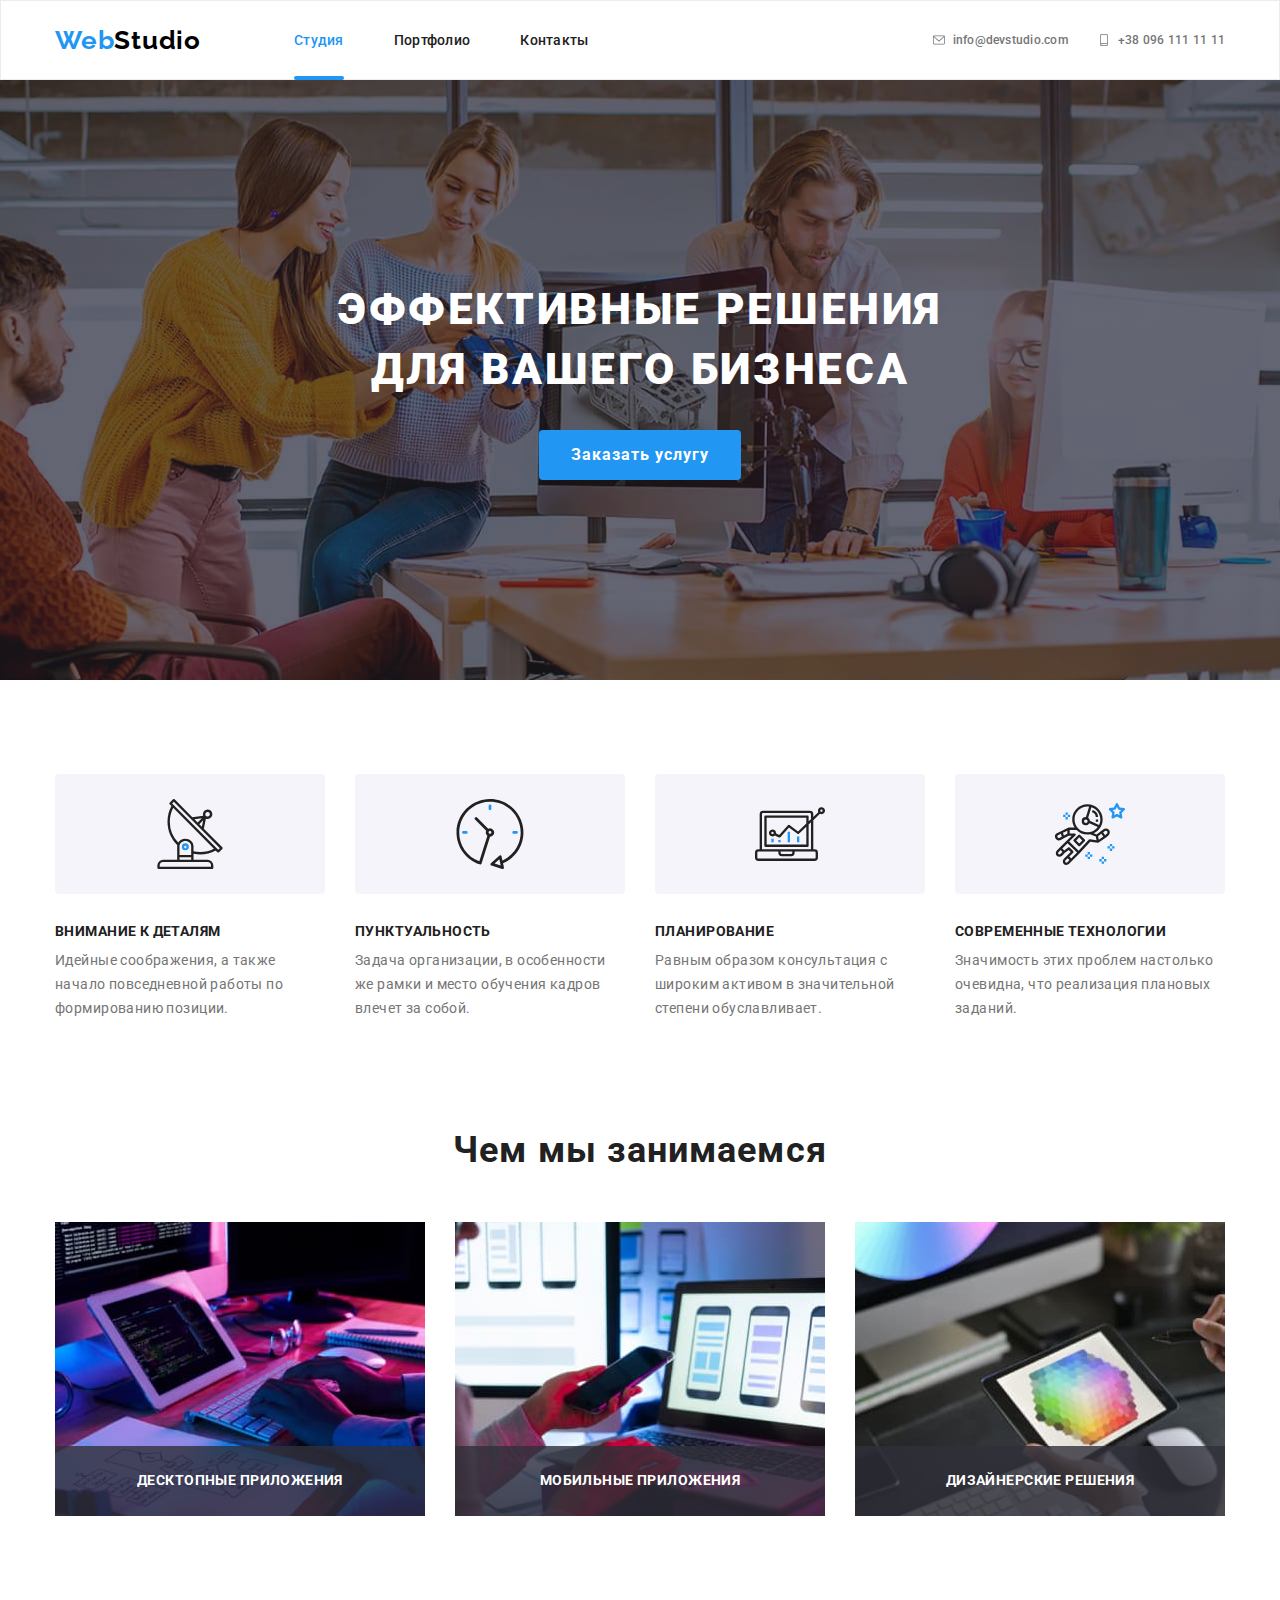
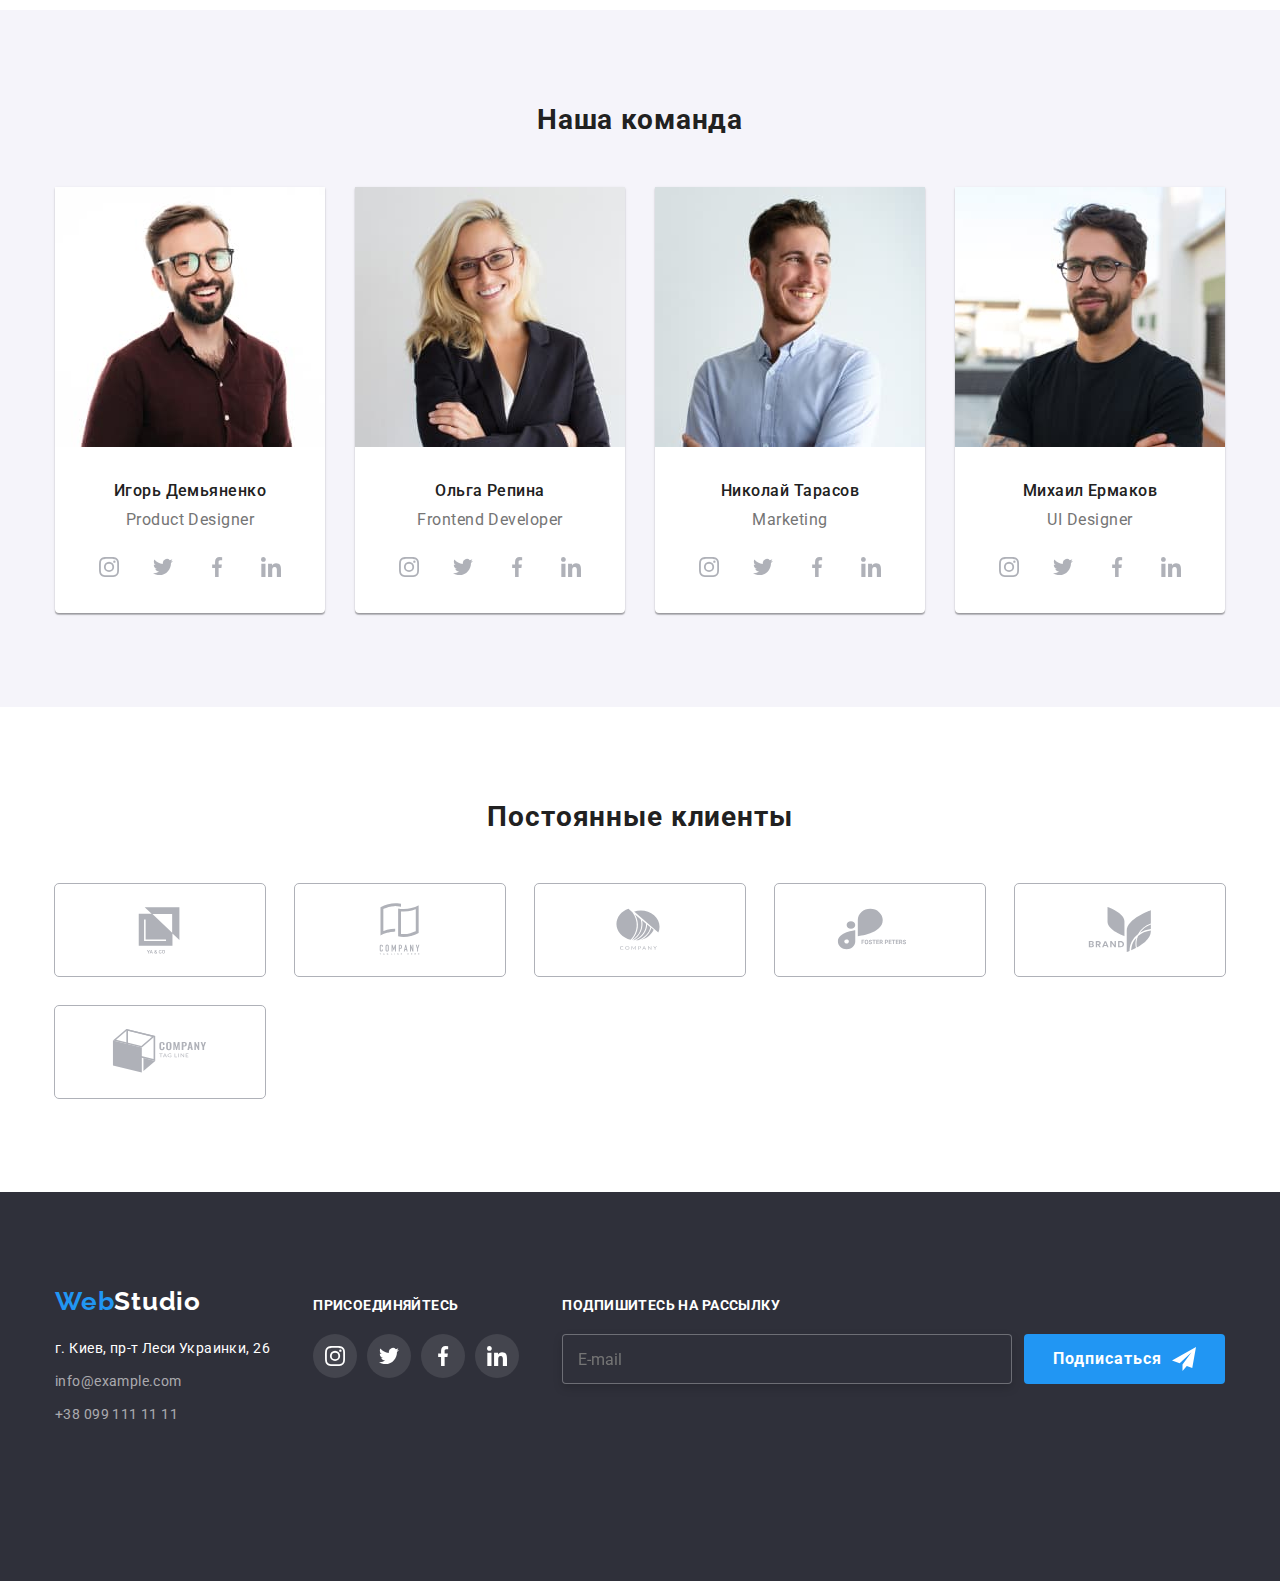
==== commit bcd6c970: "rezinka" ====
--- a/index.html
+++ b/index.html
@@ -185,6 +185,12 @@
                 <li class="team__item">
                     <picture>
                         <source
+                            media="(max-width: 480px)"
+                            width="100%"
+                            srcset="./images/portrait-1-mob-1x.jpg 1x ,
+                            ./images/portrait-1-mob-2x.jpg 2x "
+                        >
+                        <source
                             media="(min-width: 480px) and (max-width:767px)"
                             srcset="./images/portrait-1-mob-1x.jpg 1x ,
                             ./images/portrait-1-mob-2x.jpg 2x "
@@ -254,6 +260,12 @@
                 </li>
                 <li class="team__item">
                     <picture>
+                        <source
+                            media="(max-width: 480px)"
+                            width="100%"
+                            srcset="./images/portrait-2-mob-1x.jpg 1x ,
+                            ./images/portrait-2-mob-2x.jpg 2x "
+                        >
                         <source
                                 media="(min-width: 480px) and (max-width:767px)"
                                 srcset="./images/portrait-2-mob-1x.jpg 1x ,
@@ -325,6 +337,12 @@
                 <li class="team__item">
                     <picture>
                         <source
+                            media="(max-width: 480px)"
+                            width="100%"
+                            srcset="./images/portrait-3-mob-1x.jpg 1x ,
+                            ./images/portrait-3-mob-2x.jpg 2x "
+                        >
+                        <source
                                 media="(min-width: 480px) and (max-width:767px)"
                                 srcset="./images/portrait-3-mob-1x.jpg 1x ,
                                 ./images/portrait-3-mob-2x.jpg 2x "
@@ -394,6 +412,12 @@
                 </li>
                 <li class="team__item">
                     <picture>
+                        <source
+                            media="(max-width: 480px)"
+                            width="100%"
+                            srcset="./images/portrait-4-mob-1x.jpg 1x ,
+                            ./images/portrait-4-mob-2x.jpg 2x "
+                        >
                     <source
                             media="(min-width: 480px) and (max-width: 768px)"
                             srcset="./images/portrait-4-mob-1x.jpg 1x ,
--- a/css/styles.min.css
+++ b/css/styles.min.css
@@ -1,2 +1,2 @@
-ul{list-style:none;padding:0;margin:0}a{text-decoration:none;color:var(--main-text-color)}h1,h2,h3,p{margin:0}.section{padding-top:60px;padding-bottom:60px}@media screen and (min-width: 1200px){.section{padding-top:94px;padding-bottom:94px}}:root{--text-color: #757575;--main-text-color:#212121;--accent-color: #2196F3;--background: #2F303A;--team-color: #F5F4FA;--main-color: #fff;--link-color: #AFB1B8;--primari-font: 'Roboto', sans-serif;--secondary-font: 'Raleway', sans-serif}body{font-family:'Roboto', sans-serif;color:var(--main-text-color)}@media screen and (max-width: 768px){body{margin-top:60px}}@media screen and (min-width: 768px){body{margin-top:80px}}.container{width:480px;padding-left:15px;padding-right:15px;margin:0 auto}@media screen and (min-width: 768px){.container{width:768px}}@media screen and (min-width: 1200px){.container{width:1200px}}.header{position:fixed;top:0;left:0;width:100%;height:60px;z-index:100;background-color:#fff;border:1px solid #ECECEC;display:-webkit-box;display:-ms-flexbox;display:flex;-webkit-box-align:center;-ms-flex-align:center;align-items:center;-webkit-box-pack:start;-ms-flex-pack:start;justify-content:flex-start}.header a{text-decoration:none}@media screen and (min-width: 768px){.header{height:80px}}.header__container{display:-webkit-box;display:-ms-flexbox;display:flex;-webkit-box-pack:justify;-ms-flex-pack:justify;justify-content:space-between}.nav__list{display:none}.header-contacts{display:none}.burger-icon{display:block;width:24px;height:24px;background-color:black}@media screen and (min-width: 768px){.burger-icon{display:none}}.hero{margin:0 auto;padding-top:118px;padding-bottom:118px;background-repeat:no-repeat;background-size:cover;background-position:center}@media screen and (max-width: 480px){.hero{background-image:-webkit-gradient(linear, left top, left bottom, from(rgba(47,48,58,0.4)), to(rgba(47,48,58,0.4))),url(../../../images/hero-mobile1x.jpg);background-image:linear-gradient(to bottom, rgba(47,48,58,0.4), rgba(47,48,58,0.4)),url(../../../images/hero-mobile1x.jpg)}}@media (min-device-pixel-ratio: 2), (-webkit-min-device-pixel-ratio: 2), (min-resolution: 192dpi), (min-resolution: 2dppx){.hero{background-image:-webkit-gradient(linear, left top, left bottom, from(rgba(47,48,58,0.4)), to(rgba(47,48,58,0.4))),url(../../../images/hero-mobile2x.jpg);background-image:linear-gradient(to bottom, rgba(47,48,58,0.4), rgba(47,48,58,0.4)),url(../../../images/hero-mobile2x.jpg)}}@media screen and (min-width: 480px) and (max-width: 767px){.hero{background-image:-webkit-gradient(linear, left top, left bottom, from(rgba(47,48,58,0.4)), to(rgba(47,48,58,0.4))),url(../../../images/hero-tablet1x.jpg);background-image:linear-gradient(to bottom, rgba(47,48,58,0.4), rgba(47,48,58,0.4)),url(../../../images/hero-tablet1x.jpg)}}@media (min-device-pixel-ratio: 2), (-webkit-min-device-pixel-ratio: 2), (min-resolution: 192dpi), (min-resolution: 2dppx){.hero{background-image:-webkit-gradient(linear, left top, left bottom, from(rgba(47,48,58,0.4)), to(rgba(47,48,58,0.4))),url(../../../images/hero-tablet2x.jpg);background-image:linear-gradient(to bottom, rgba(47,48,58,0.4), rgba(47,48,58,0.4)),url(../../../images/hero-tablet2x.jpg)}}@media screen and (min-width: 768px){.hero{padding-top:200px;padding-bottom:200px;background-image:-webkit-gradient(linear, left top, left bottom, from(rgba(47,48,58,0.4)), to(rgba(47,48,58,0.4))),url(../../../images/hero-screen1x.jpg);background-image:linear-gradient(to bottom, rgba(47,48,58,0.4), rgba(47,48,58,0.4)),url(../../../images/hero-screen1x.jpg)}}@media (min-device-pixel-ratio: 2), (-webkit-min-device-pixel-ratio: 2), (min-resolution: 192dpi), (min-resolution: 2dppx){.hero{background-image:-webkit-gradient(linear, left top, left bottom, from(rgba(47,48,58,0.4)), to(rgba(47,48,58,0.4))),url(../../../images/hero-screen2x.jpg);background-image:linear-gradient(to bottom, rgba(47,48,58,0.4), rgba(47,48,58,0.4)),url(../../../images/hero-screen2x.jpg)}}.hero__title{margin-bottom:30px;font-weight:900;font-size:26px;line-height:162%;text-align:center;letter-spacing:0.06em;text-transform:uppercase;color:var(--main-color)}@media screen and (min-width: 1200px){.hero__title{font-size:44px;line-height:136%}}.hero__button{display:block;margin:0 auto;padding:10px 32px;font-weight:700;font-size:16px;line-height:188%;letter-spacing:0.06em;color:var(--main-color);border:none;border-radius:4px;background-color:var(--accent-color);cursor:pointer}.backdrop{position:fixed;top:0;left:0;width:100%;height:100%;z-index:101;opacity:1;background-color:rgba(0,0,0,0.2)}.backdrop.is-hidden{opacity:0;pointer-events:none}.modal{position:absolute;width:450px;height:609px;top:50%;left:50%;-webkit-transform:translate(-50%, -50%);transform:translate(-50%, -50%);padding:40px;background-color:var(--main-color);-webkit-box-shadow:0px 1px 3px rgba(0,0,0,0.12),0px 1px 1px rgba(0,0,0,0.14),0px 2px 1px rgba(0,0,0,0.2);box-shadow:0px 1px 3px rgba(0,0,0,0.12),0px 1px 1px rgba(0,0,0,0.14),0px 2px 1px rgba(0,0,0,0.2);border-radius:4px}@media screen and (min-width: 1200px){.modal{width:528px;height:581px}}.modal__closing-button{position:absolute;top:8px;right:8px;width:30px;height:30px;border-radius:50%;border:1px solid rgba(0,0,0,0.1);background-color:var(--main-color)}.modal__closing-icon{fill:black}.modal__closing-button:hover .modal__closing-icon,.modal__closing-button:focus .modal__closing-icon{fill:var(--accent-color)}.modal__form h2{margin-bottom:30px;font-weight:700;font-size:20px;line-height:150%;text-align:center;letter-spacing:0.03em;color:#212121}.form-field{position:relative;display:-webkit-box;display:-ms-flexbox;display:flex;-webkit-box-orient:vertical;-webkit-box-direction:normal;-ms-flex-direction:column;flex-direction:column;-webkit-box-pack:center;-ms-flex-pack:center;justify-content:center;cursor:pointer;margin-bottom:28px}.form-field__input{padding-left:42px;height:40px;border:1px solid rgba(33,33,33,0.2);border-radius:4px}.form-field__label{position:absolute;top:0;left:0;-webkit-transform:translateY(-120%);transform:translateY(-120%);font-size:12px;line-height:114%;letter-spacing:0.01em;color:var(--text-color)}.form-field:hover .form-field__label,.form-field:focus-within .form-field__label{color:var(--accent-color)}.form-svg{position:absolute;top:14px;left:14px}.form-field:hover .form-svg,.form-field:focus-within .form-svg{fill:var(--accent-color)}.textarea{margin-bottom:20px}.form-field__textarea{height:120px;border:1px solid rgba(33,33,33,0.2);border-radius:4px;resize:none;padding:12px 16px}.form-field__textarea:placeholder-shown{font-weight:400;font-size:14px;line-height:117%;letter-spacing:0.01em;color:rgba(117,117,117,0.5)}.form-field__checkbox{display:-webkit-box;display:-ms-flexbox;display:flex;-webkit-box-align:center;-ms-flex-align:center;align-items:center;font-size:12px;line-height:116%;letter-spacing:0.03em;color:var(--text-color)}.form-field__checkbox a{margin-left:5px;color:var(--accent-color);text-decoration:underline}input[type="checkbox"]{-webkit-appearance:none;-moz-appearance:none;appearance:none}.form-field__icon{display:block;margin-right:8px;width:16px;height:15px;border:2px solid var(--main-text-color);border-radius:4px}input[type="checkbox"]:checked+.form-field__icon{background-image:url(../../../images/checkbox.svg);border:none;background-origin:border-box;background-size:contain}.modal__button{padding:10px 55px;display:block;margin:0 auto;border:none;border-radius:4px;background-color:var(--accent-color);font-weight:700;font-size:16px;line-height:188%;letter-spacing:0.06em;color:var(--main-color);cursor:pointer}@media screen and (min-width: 768px){.advantages__list{display:-webkit-box;display:-ms-flexbox;display:flex;-ms-flex-wrap:wrap;flex-wrap:wrap;margin:-15px}}.advantages__item:not(:last-child){margin-bottom:30px}@media screen and (min-width: 768px){.advantages__item{margin:15px;width:354px}.advantages__item:last-child{margin-bottom:30px}}@media screen and (min-width: 1200px){.advantages__item{width:270px}}.advantages__group{position:relative;width:100%;height:120px;background-color:#F5F4FA;border-radius:4px;margin-bottom:30px}.advantages__icon{position:absolute;top:50%;left:50%;-webkit-transform:translate(-50%, -50%);transform:translate(-50%, -50%);width:70px;height:70px}.advanteges__title{margin-bottom:10px;font-weight:700;font-size:14px;line-height:112%;text-align:center;letter-spacing:0.03em;text-transform:uppercase;color:var(--main-text-color)}@media screen and (min-width: 1200px){.advanteges__title{text-align:start}}.advantages__text{font-size:14px;line-height:171%;letter-spacing:0.03em;color:var(--text-color)}.ourwork{display:none}@media screen and (min-width: 1200px){.ourwork{display:block;-webkit-box-pack:center;-ms-flex-pack:center;justify-content:center;padding-top:0}}.ourwork h2{margin-bottom:50px;font-weight:700;font-size:36px;line-height:116%;text-align:center;letter-spacing:0.03em;color:var(--main-text-color)}.ourwork__list{display:-webkit-box;display:-ms-flexbox;display:flex;-webkit-box-pack:center;-ms-flex-pack:center;justify-content:center}.ourwork__item{position:relative}.ourwork__item:not(:last-child){margin-right:30px}.ourwork__group img{display:block}.ourwork__text{position:absolute;display:block;padding:27px 82px;width:100%;height:70px;left:0;bottom:0;background-color:rgba(47,48,58,0.8);font-weight:700;font-size:14px;line-height:114%;text-align:center;letter-spacing:0.03em;text-transform:uppercase;color:var(--main-color)}.team{background-color:var(--team-color)}.team h2{margin-bottom:30px;font-weight:700;font-size:28px;line-height:117%;text-align:center;letter-spacing:0.03em;color:var(--main-text-color)}@media screen and (min-width: 768px){.team h2{margin-bottom:50px}}@media screen and (min-width: 768px){.team__list{display:-webkit-box;display:-ms-flexbox;display:flex;-ms-flex-wrap:wrap;flex-wrap:wrap;margin:-15px}}.team__item{margin-bottom:30px;background-color:var(--main-color);-webkit-box-shadow:0px 1px 3px rgba(0,0,0,0.12),0px 1px 1px rgba(0,0,0,0.14),0px 2px 1px rgba(0,0,0,0.2);box-shadow:0px 1px 3px rgba(0,0,0,0.12),0px 1px 1px rgba(0,0,0,0.14),0px 2px 1px rgba(0,0,0,0.2);border-radius:0px 0px 4px 4px}@media screen and (min-width: 768px){.team__item{margin:15px;width:354px}}@media screen and (min-width: 1200px){.team__item{width:270px}}.team__group{display:-webkit-box;display:-ms-flexbox;display:flex;-webkit-box-orient:vertical;-webkit-box-direction:normal;-ms-flex-direction:column;flex-direction:column;-webkit-box-align:center;-ms-flex-align:center;align-items:center;padding-top:30px;padding-bottom:24px}.team__group h3{margin-bottom:10px;font-weight:500;font-size:16px;line-height:119%;text-align:center;letter-spacing:0.03em;color:var(--main-text-color)}.team__group p{margin-bottom:16px;font-size:16px;line-height:119%;text-align:center;letter-spacing:0.03em;color:var(--text-color)}.socials{display:-webkit-box;display:-ms-flexbox;display:flex;-webkit-box-pack:center;-ms-flex-pack:center;justify-content:center}.socials__item:not(:last-child){margin-right:10px}.socials__link{display:-webkit-box;display:-ms-flexbox;display:flex;-webkit-box-align:center;-ms-flex-align:center;align-items:center;-webkit-box-pack:center;-ms-flex-pack:center;justify-content:center;width:44px;height:44px;border-radius:50%}.socials__link:hover{background-color:var(--accent-color)}.socials__svg{fill:var(--link-color)}.socials__link:hover .socials__svg{fill:var(--main-color)}.partners__title{margin-bottom:30px;font-weight:700;font-size:28px;line-height:117%;text-align:center;letter-spacing:0.03em;color:var(--main-text-color)}@media screen and (min-width: 1200px){.partners__title{margin-bottom:50px}}.partners-list{display:-webkit-box;display:-ms-flexbox;display:flex;-ms-flex-wrap:wrap;flex-wrap:wrap;margin:-15px}.partners__item{margin:15px}.partners__link{display:-webkit-box;display:-ms-flexbox;display:flex;-webkit-box-align:center;-ms-flex-align:center;align-items:center;-webkit-box-pack:center;-ms-flex-pack:center;justify-content:center;padding:16px 52px;outline:1px solid var(--link-color);border-radius:4px;color:var(--link-color)}.partners__link:hover{outline:1px solid var(--accent-color);color:var(--accent-color)}@media screen and (min-width: 768px){.partners__link{padding:16px 60px}}@media screen and (min-width: 1200px){.partners__link{padding:16px 32px}}.partners__icon{width:106px;height:60px;fill:currentColor}.page-footer{background-color:var(--background)}.footer{display:-webkit-box;display:-ms-flexbox;display:flex;-webkit-box-orient:vertical;-webkit-box-direction:normal;-ms-flex-direction:column;flex-direction:column;-webkit-box-align:center;-ms-flex-align:center;align-items:center}@media screen and (min-width: 768px){.footer{-webkit-box-orient:horizontal;-webkit-box-direction:normal;-ms-flex-direction:row;flex-direction:row;-ms-flex-wrap:wrap;flex-wrap:wrap;-ms-flex-pack:distribute;justify-content:space-around;-webkit-box-align:baseline;-ms-flex-align:baseline;align-items:baseline}}@media screen and (min-width: 1200px){.footer{-webkit-box-pack:justify;-ms-flex-pack:justify;justify-content:space-between}}.address__list{text-align:center;font-style:normal;margin-bottom:60px}@media screen and (min-width: 1200px){.address__list{text-align:start}}.address__item+.address__item{margin-top:8px}@media screen and (min-width: 1200px){.address__item+.address__item{margin-top:9px}}.google-address{font-size:14px;line-height:171%;text-align:center;letter-spacing:0.03em;color:var(--main-color)}.footer-contacts{text-decoration:none;margin-bottom:60px;font-size:14px;line-height:171%;text-align:center;letter-spacing:0.03em;color:rgba(255,255,255,0.6)}.footer-socials{margin-bottom:60px}.footer-socials__title{margin-bottom:20px;font-weight:700;font-size:14px;line-height:114%;text-align:center;letter-spacing:0.03em;text-transform:uppercase;color:var(--main-color)}@media screen and (min-width: 1200px){.footer-socials__title{text-align:start}}.footer-socials__list{display:-webkit-box;display:-ms-flexbox;display:flex;-webkit-box-pack:center;-ms-flex-pack:center;justify-content:center}.footer-socials__item:not(:last-child){margin-right:10px}.footer-socials__link{display:-webkit-box;display:-ms-flexbox;display:flex;-webkit-box-align:center;-ms-flex-align:center;align-items:center;-webkit-box-pack:center;-ms-flex-pack:center;justify-content:center;width:44px;height:44px;border-radius:50%;background:rgba(255,255,255,0.1)}.footer-socials__link:hover,.footer-socials__link:focus{background-color:var(--accent-color)}.footer-socials__icon{width:20px;height:20px;fill:var(--main-color)}.footer-form__title{margin-bottom:20px;font-weight:700;font-size:14px;line-height:114%;text-align:center;letter-spacing:0.03em;text-transform:uppercase;color:var(--main-color)}@media screen and (min-width: 1200px){.footer-form__title{text-align:start}}@media screen and (min-width: 1200px){.footer-form__form{display:-webkit-box;display:-ms-flexbox;display:flex}}.footer-form__input{margin-bottom:20px;padding:15px;width:450px;height:50px;border:1px solid rgba(255,255,255,0.3);-webkit-filter:drop-shadow(0px 4px 4px rgba(0,0,0,0.15));filter:drop-shadow(0px 4px 4px rgba(0,0,0,0.15));border-radius:4px;background-color:var(--background)}@media screen and (min-width: 1200px){.footer-form__input{margin-bottom:0;margin-right:12px;width:358px}}.footer-form__button{display:-webkit-box;display:-ms-flexbox;display:flex;margin:0 auto;-webkit-box-align:center;-ms-flex-align:center;align-items:center;padding:10px 29px;font-weight:700;font-size:16px;line-height:188%;text-align:center;letter-spacing:0.06em;border:none;border-radius:4px;background-color:var(--accent-color);color:var(--main-color);cursor:pointer}@media screen and (min-width: 1200px){.footer-form__button{margin:0}}.footer-form__icon{width:24px;height:24px;fill:var(--main-color);margin-left:10px}.categories{display:-webkit-box;display:-ms-flexbox;display:flex;-ms-flex-wrap:wrap;flex-wrap:wrap;margin:-7px -4px;margin-bottom:40px}@media screen and (min-width: 768px){.categories{-webkit-box-pack:center;-ms-flex-pack:center;justify-content:center}}@media screen and (min-width: 1200px){.categories{margin-bottom:50px}}.categories__item{margin:7px 4px}.categories__button{padding:6px 22px;font-weight:500;font-size:16px;line-height:162%;text-align:center;letter-spacing:0.03em;color:var(--main-text-color);border:none;border-radius:4px;background-color:var(--team-color);cursor:pointer}.categories__button:hover,.categories__button:focus{color:var(--main-color);background-color:var(--accent-color)}.portfolio__list{margin:-15px}@media screen and (min-width: 768px){.portfolio__list{display:-webkit-box;display:-ms-flexbox;display:flex;-ms-flex-wrap:wrap;flex-wrap:wrap}}.portfolio__item{margin:15px;width:450px;background:#FFFFFF;border:1px solid #EEEEEE;background:var(--main-color)}.portfolio__item:hover,.portfolio__item:focus{border:1px solid #EEEEEE;-webkit-box-shadow:0px 1px 1px rgba(0,0,0,0.12),0px 4px 4px rgba(0,0,0,0.06),1px 4px 6px rgba(0,0,0,0.16);box-shadow:0px 1px 1px rgba(0,0,0,0.12),0px 4px 4px rgba(0,0,0,0.06),1px 4px 6px rgba(0,0,0,0.16)}@media screen and (min-width: 768px){.portfolio__item{width:354px}}.card__effect{position:relative;overflow:hidden}.card-effect__text{position:absolute;display:block;top:0;left:0;width:100%;height:100%;background-color:rgba(33,150,243,0.9);padding:77px 24px;font-size:18px;line-height:156%;letter-spacing:0.03em;color:var(--main-color);-webkit-transform:translateY(100%);transform:translateY(100%);-webkit-transition:500ms -webkit-transform cubic-bezier(0.075, 0.82, 0.165, 1);transition:500ms -webkit-transform cubic-bezier(0.075, 0.82, 0.165, 1);transition:500ms transform cubic-bezier(0.075, 0.82, 0.165, 1);transition:500ms transform cubic-bezier(0.075, 0.82, 0.165, 1), 500ms -webkit-transform cubic-bezier(0.075, 0.82, 0.165, 1)}.portfolio__item:hover .card-effect__text,.portfolio__item:focus .card-effect__text{-webkit-transform:translateY(0);transform:translateY(0)}.portfolio__group{padding:20px 24px}.portfolio-title{margin-bottom:4px;font-weight:700;font-size:18px;line-height:200%;letter-spacing:0.06em;color:var(--main-text-color)}.portfolio__text{font-size:16px;line-height:188%;letter-spacing:0.03em;color:var(--text-color)}@media screen and (min-width: 768px){.nav{display:-webkit-box;display:-ms-flexbox;display:flex;-webkit-box-align:center;-ms-flex-align:center;align-items:center}}@media screen and (min-width: 768px){.nav__list{display:-webkit-box;display:-ms-flexbox;display:flex}}.nav__item:not(:last-child){margin-right:50px}.nav__link{position:relative;padding-top:32px;padding-bottom:32px;font-weight:500;font-size:14px;line-height:114%;letter-spacing:0.02em}.nav__link:hover,.nav__link:focus{color:var(--accent-color)}.nav__link--current::after{position:absolute;content:"";width:100%;height:4px;left:0;bottom:0;background-color:var(--accent-color);border-radius:4px}.nav__link--current{color:var(--accent-color)}.header-contacts{margin-left:auto}@media screen and (min-width: 768px){.header-contacts{display:-webkit-box;display:-ms-flexbox;display:flex;-webkit-box-orient:vertical;-webkit-box-direction:normal;-ms-flex-direction:column;flex-direction:column}}@media screen and (min-width: 1200px){.header-contacts{-webkit-box-orient:horizontal;-webkit-box-direction:normal;-ms-flex-direction:row;flex-direction:row}}.header-contacts__link{font-weight:500;font-size:12px;line-height:119%;letter-spacing:0.02em;color:var(--text-color)}.header-contacts__link:hover,.header-contacts__link:focus{color:var(--accent-color)}@media screen and (min-width: 768px){.header-contacts__link{display:-webkit-box;display:-ms-flexbox;display:flex;-webkit-box-align:center;-ms-flex-align:center;align-items:center}.header-contacts__link+.header-contacts__link{margin-top:10px}}@media screen and (min-width: 1200px){.header-contacts__link{-webkit-box-orient:horizontal;-webkit-box-direction:normal;-ms-flex-direction:row;flex-direction:row;-webkit-box-align:center;-ms-flex-align:center;align-items:center}.header-contacts__link+.header-contacts__link{margin-top:0;margin-left:30px}}.header-contacts__icon{margin-right:8px;width:12px;height:12px;fill:currentColor}.emblem{text-decoration:none;font-family:'Raleway';font-weight:700;display:block;letter-spacing:0.03em;color:var(--accent-color)}@media screen and (max-width: 768px){.emblem{font-size:24px;line-height:1.16}}@media screen and (min-width: 768px){.emblem{font-size:24px;line-height:1.16}}@media screen and (min-width: 1200px){.emblem{font-size:26px;line-height:1.19}}@media screen and (min-width: 768px){.header-emblem{margin-right:88px}}@media screen and (min-width: 1200px){.header-emblem{margin-right:93px}}.footer__emblem{text-align:center;margin-bottom:20px}@media screen and (min-width: 1200px){.footer__emblem{text-align:start}}.header-emblem__span{color:black}.footer__emblem span{color:var(--main-color)}
+ul{list-style:none;padding:0;margin:0}a{text-decoration:none;color:var(--main-text-color)}h1,h2,h3,p{margin:0}.section{padding-top:60px;padding-bottom:60px}@media screen and (min-width: 1200px){.section{padding-top:94px;padding-bottom:94px}}:root{--text-color: #757575;--main-text-color:#212121;--accent-color: #2196F3;--background: #2F303A;--team-color: #F5F4FA;--main-color: #fff;--link-color: #AFB1B8;--primari-font: 'Roboto', sans-serif;--secondary-font: 'Raleway', sans-serif}body{font-family:'Roboto', sans-serif;color:var(--main-text-color)}@media screen and (max-width: 768px){body{margin-top:60px}}@media screen and (min-width: 768px){body{margin-top:80px}}.container{max-width:480px;min-width:0px;padding-left:15px;padding-right:15px;margin:0 auto}@media screen and (min-width: 768px){.container{min-width:768px}}@media screen and (min-width: 1200px){.container{min-width:1200px}}.header{position:fixed;top:0;left:0;width:100%;height:60px;z-index:100;background-color:#fff;border:1px solid #ECECEC;display:-webkit-box;display:-ms-flexbox;display:flex;-webkit-box-align:center;-ms-flex-align:center;align-items:center;-webkit-box-pack:start;-ms-flex-pack:start;justify-content:flex-start}.header a{text-decoration:none}@media screen and (min-width: 768px){.header{height:80px}}.header__container{display:-webkit-box;display:-ms-flexbox;display:flex;-webkit-box-pack:justify;-ms-flex-pack:justify;justify-content:space-between}.nav__list{display:none}.header-contacts{display:none}.burger-icon{display:block;width:24px;height:24px;background-color:black}@media screen and (min-width: 768px){.burger-icon{display:none}}.hero{margin:0 auto;padding-top:118px;padding-bottom:118px;width:100%;background-repeat:no-repeat;background-size:cover;background-position:center}@media screen and (max-width: 480px){.hero{background-image:-webkit-gradient(linear, left top, left bottom, from(rgba(47,48,58,0.4)), to(rgba(47,48,58,0.4))),url(../../../images/hero-mobile1x.jpg);background-image:linear-gradient(to bottom, rgba(47,48,58,0.4), rgba(47,48,58,0.4)),url(../../../images/hero-mobile1x.jpg)}}@media (min-device-pixel-ratio: 2), (-webkit-min-device-pixel-ratio: 2), (min-resolution: 192dpi), (min-resolution: 2dppx){.hero{background-image:-webkit-gradient(linear, left top, left bottom, from(rgba(47,48,58,0.4)), to(rgba(47,48,58,0.4))),url(../../../images/hero-mobile2x.jpg);background-image:linear-gradient(to bottom, rgba(47,48,58,0.4), rgba(47,48,58,0.4)),url(../../../images/hero-mobile2x.jpg)}}@media screen and (min-width: 480px) and (max-width: 767px){.hero{background-image:-webkit-gradient(linear, left top, left bottom, from(rgba(47,48,58,0.4)), to(rgba(47,48,58,0.4))),url(../../../images/hero-tablet1x.jpg);background-image:linear-gradient(to bottom, rgba(47,48,58,0.4), rgba(47,48,58,0.4)),url(../../../images/hero-tablet1x.jpg)}}@media (min-device-pixel-ratio: 2), (-webkit-min-device-pixel-ratio: 2), (min-resolution: 192dpi), (min-resolution: 2dppx){.hero{background-image:-webkit-gradient(linear, left top, left bottom, from(rgba(47,48,58,0.4)), to(rgba(47,48,58,0.4))),url(../../../images/hero-tablet2x.jpg);background-image:linear-gradient(to bottom, rgba(47,48,58,0.4), rgba(47,48,58,0.4)),url(../../../images/hero-tablet2x.jpg)}}@media screen and (min-width: 768px){.hero{padding-top:200px;padding-bottom:200px;background-image:-webkit-gradient(linear, left top, left bottom, from(rgba(47,48,58,0.4)), to(rgba(47,48,58,0.4))),url(../../../images/hero-screen1x.jpg);background-image:linear-gradient(to bottom, rgba(47,48,58,0.4), rgba(47,48,58,0.4)),url(../../../images/hero-screen1x.jpg)}}@media (min-device-pixel-ratio: 2), (-webkit-min-device-pixel-ratio: 2), (min-resolution: 192dpi), (min-resolution: 2dppx){.hero{background-image:-webkit-gradient(linear, left top, left bottom, from(rgba(47,48,58,0.4)), to(rgba(47,48,58,0.4))),url(../../../images/hero-screen2x.jpg);background-image:linear-gradient(to bottom, rgba(47,48,58,0.4), rgba(47,48,58,0.4)),url(../../../images/hero-screen2x.jpg)}}.hero__title{margin-bottom:30px;font-weight:900;font-size:26px;line-height:162%;text-align:center;letter-spacing:0.06em;text-transform:uppercase;color:var(--main-color)}@media screen and (min-width: 1200px){.hero__title{font-size:44px;line-height:136%}}.hero__button{display:block;margin:0 auto;padding:10px 32px;font-weight:700;font-size:16px;line-height:188%;letter-spacing:0.06em;color:var(--main-color);border:none;border-radius:4px;background-color:var(--accent-color);cursor:pointer}.backdrop{position:fixed;overflow-y:scroll;top:0;left:0;width:100%;height:100%;z-index:101;opacity:1;background-color:rgba(0,0,0,0.2)}.backdrop.is-hidden{opacity:0;pointer-events:none}.modal{position:absolute;width:450px;height:609px;top:50%;left:50%;-webkit-transform:translate(-50%, -50%);transform:translate(-50%, -50%);padding:40px;background-color:var(--main-color);-webkit-box-shadow:0px 1px 3px rgba(0,0,0,0.12),0px 1px 1px rgba(0,0,0,0.14),0px 2px 1px rgba(0,0,0,0.2);box-shadow:0px 1px 3px rgba(0,0,0,0.12),0px 1px 1px rgba(0,0,0,0.14),0px 2px 1px rgba(0,0,0,0.2);border-radius:4px}@media screen and (min-width: 1200px){.modal{width:528px;height:581px}}.modal__closing-button{position:absolute;top:8px;right:8px;width:30px;height:30px;border-radius:50%;border:1px solid rgba(0,0,0,0.1);background-color:var(--main-color)}.modal__closing-icon{fill:black}.modal__closing-button:hover .modal__closing-icon,.modal__closing-button:focus .modal__closing-icon{fill:var(--accent-color)}.modal__form h2{margin-bottom:30px;font-weight:700;font-size:20px;line-height:150%;text-align:center;letter-spacing:0.03em;color:#212121}.form-field{position:relative;display:-webkit-box;display:-ms-flexbox;display:flex;-webkit-box-orient:vertical;-webkit-box-direction:normal;-ms-flex-direction:column;flex-direction:column;-webkit-box-pack:center;-ms-flex-pack:center;justify-content:center;cursor:pointer;margin-bottom:28px}.form-field__input{padding-left:42px;height:40px;border:1px solid rgba(33,33,33,0.2);border-radius:4px}.form-field__label{position:absolute;top:0;left:0;-webkit-transform:translateY(-120%);transform:translateY(-120%);font-size:12px;line-height:114%;letter-spacing:0.01em;color:var(--text-color)}.form-field:hover .form-field__label,.form-field:focus-within .form-field__label{color:var(--accent-color)}.form-svg{position:absolute;top:14px;left:14px}.form-field:hover .form-svg,.form-field:focus-within .form-svg{fill:var(--accent-color)}.textarea{margin-bottom:20px}.form-field__textarea{height:120px;border:1px solid rgba(33,33,33,0.2);border-radius:4px;resize:none;padding:12px 16px}.form-field__textarea:placeholder-shown{font-weight:400;font-size:14px;line-height:117%;letter-spacing:0.01em;color:rgba(117,117,117,0.5)}.form-field__checkbox{display:-webkit-box;display:-ms-flexbox;display:flex;-webkit-box-align:center;-ms-flex-align:center;align-items:center;font-size:12px;line-height:116%;letter-spacing:0.03em;color:var(--text-color)}.form-field__checkbox a{margin-left:5px;color:var(--accent-color);text-decoration:underline}input[type="checkbox"]{-webkit-appearance:none;-moz-appearance:none;appearance:none}.form-field__icon{display:block;margin-right:8px;width:16px;height:15px;border:2px solid var(--main-text-color);border-radius:4px}input[type="checkbox"]:checked+.form-field__icon{background-image:url(../../../images/checkbox.svg);border:none;background-origin:border-box;background-size:contain}.modal__button{padding:10px 55px;display:block;margin:0 auto;border:none;border-radius:4px;background-color:var(--accent-color);font-weight:700;font-size:16px;line-height:188%;letter-spacing:0.06em;color:var(--main-color);cursor:pointer}@media screen and (min-width: 768px){.advantages__list{display:-webkit-box;display:-ms-flexbox;display:flex;-ms-flex-wrap:wrap;flex-wrap:wrap;margin:-15px}}@media screen and (max-width: 480px){.advantages__item{width:100%}}.advantages__item:not(:last-child){margin-bottom:30px}@media screen and (min-width: 768px){.advantages__item{margin:15px;width:354px}.advantages__item:last-child{margin-bottom:30px}}@media screen and (min-width: 1200px){.advantages__item{width:270px}}.advantages__group{position:relative;width:100%;height:120px;background-color:#F5F4FA;border-radius:4px;margin-bottom:30px}.advantages__icon{position:absolute;top:50%;left:50%;-webkit-transform:translate(-50%, -50%);transform:translate(-50%, -50%);width:70px;height:70px}.advanteges__title{margin-bottom:10px;font-weight:700;font-size:14px;line-height:112%;text-align:center;letter-spacing:0.03em;text-transform:uppercase;color:var(--main-text-color)}@media screen and (min-width: 1200px){.advanteges__title{text-align:start}}.advantages__text{font-size:14px;line-height:171%;letter-spacing:0.03em;color:var(--text-color)}.ourwork{display:none}@media screen and (min-width: 1200px){.ourwork{display:block;-webkit-box-pack:center;-ms-flex-pack:center;justify-content:center;padding-top:0}}.ourwork h2{margin-bottom:50px;font-weight:700;font-size:36px;line-height:116%;text-align:center;letter-spacing:0.03em;color:var(--main-text-color)}.ourwork__list{display:-webkit-box;display:-ms-flexbox;display:flex;-webkit-box-pack:center;-ms-flex-pack:center;justify-content:center}.ourwork__item{position:relative}.ourwork__item:not(:last-child){margin-right:30px}.ourwork__group img{display:block}.ourwork__text{position:absolute;display:block;padding:27px 82px;width:100%;height:70px;left:0;bottom:0;background-color:rgba(47,48,58,0.8);font-weight:700;font-size:14px;line-height:114%;text-align:center;letter-spacing:0.03em;text-transform:uppercase;color:var(--main-color)}.team{background-color:var(--team-color)}.team h2{margin-bottom:30px;font-weight:700;font-size:28px;line-height:117%;text-align:center;letter-spacing:0.03em;color:var(--main-text-color)}@media screen and (min-width: 768px){.team h2{margin-bottom:50px}}@media screen and (min-width: 768px){.team__list{display:-webkit-box;display:-ms-flexbox;display:flex;-ms-flex-wrap:wrap;flex-wrap:wrap;margin:-15px}}.team__item{margin-bottom:30px;background-color:var(--main-color);-webkit-box-shadow:0px 1px 3px rgba(0,0,0,0.12),0px 1px 1px rgba(0,0,0,0.14),0px 2px 1px rgba(0,0,0,0.2);box-shadow:0px 1px 3px rgba(0,0,0,0.12),0px 1px 1px rgba(0,0,0,0.14),0px 2px 1px rgba(0,0,0,0.2);border-radius:0px 0px 4px 4px}@media screen and (min-width: 768px){.team__item{margin:15px;width:354px}}@media screen and (min-width: 1200px){.team__item{width:270px}}.team__group{display:-webkit-box;display:-ms-flexbox;display:flex;-webkit-box-orient:vertical;-webkit-box-direction:normal;-ms-flex-direction:column;flex-direction:column;-webkit-box-align:center;-ms-flex-align:center;align-items:center;padding-top:30px;padding-bottom:24px}.team__group h3{margin-bottom:10px;font-weight:500;font-size:16px;line-height:119%;text-align:center;letter-spacing:0.03em;color:var(--main-text-color)}.team__group p{margin-bottom:16px;font-size:16px;line-height:119%;text-align:center;letter-spacing:0.03em;color:var(--text-color)}.socials{display:-webkit-box;display:-ms-flexbox;display:flex;-webkit-box-pack:center;-ms-flex-pack:center;justify-content:center}.socials__item:not(:last-child){margin-right:10px}.socials__link{display:-webkit-box;display:-ms-flexbox;display:flex;-webkit-box-align:center;-ms-flex-align:center;align-items:center;-webkit-box-pack:center;-ms-flex-pack:center;justify-content:center;width:44px;height:44px;border-radius:50%}.socials__link:hover{background-color:var(--accent-color)}.socials__svg{fill:var(--link-color)}.socials__link:hover .socials__svg{fill:var(--main-color)}.partners__title{margin-bottom:30px;font-weight:700;font-size:28px;line-height:117%;text-align:center;letter-spacing:0.03em;color:var(--main-text-color)}@media screen and (min-width: 1200px){.partners__title{margin-bottom:50px}}.partners-list{display:-webkit-box;display:-ms-flexbox;display:flex;-ms-flex-wrap:wrap;flex-wrap:wrap;margin:-15px}@media screen and (max-width: 480px){.partners-list{-webkit-box-pack:center;-ms-flex-pack:center;justify-content:center}}.partners__item{margin:15px}@media screen and (max-width: 480px){.partners__item{width:50%}}.partners__link{display:-webkit-box;display:-ms-flexbox;display:flex;-webkit-box-align:center;-ms-flex-align:center;align-items:center;-webkit-box-pack:center;-ms-flex-pack:center;justify-content:center;outline:1px solid var(--link-color);border-radius:4px;color:var(--link-color)}.partners__link:hover{outline:1px solid var(--accent-color);color:var(--accent-color)}@media screen and (min-width: 1200px){.partners__link{padding:16px 32px}}@media screen and (min-width: 768px){.partners__link{padding:16px 60px}}@media screen and (min-width: 480px){.partners__link{padding:16px 52px}}@media screen and (max-width: 479px){.partners__link{padding:5% 7%;width:100%}}.partners__icon{width:106px;height:60px;fill:currentColor}.page-footer{background-color:var(--background)}.footer{display:-webkit-box;display:-ms-flexbox;display:flex;-webkit-box-orient:vertical;-webkit-box-direction:normal;-ms-flex-direction:column;flex-direction:column;-webkit-box-align:center;-ms-flex-align:center;align-items:center}@media screen and (min-width: 768px){.footer{-webkit-box-orient:horizontal;-webkit-box-direction:normal;-ms-flex-direction:row;flex-direction:row;-ms-flex-wrap:wrap;flex-wrap:wrap;-ms-flex-pack:distribute;justify-content:space-around;-webkit-box-align:baseline;-ms-flex-align:baseline;align-items:baseline}}@media screen and (min-width: 1200px){.footer{-webkit-box-pack:justify;-ms-flex-pack:justify;justify-content:space-between}}.address__list{text-align:center;font-style:normal;margin-bottom:60px}@media screen and (min-width: 1200px){.address__list{text-align:start}}.address__item+.address__item{margin-top:8px}@media screen and (min-width: 1200px){.address__item+.address__item{margin-top:9px}}.google-address{font-size:14px;line-height:171%;text-align:center;letter-spacing:0.03em;color:var(--main-color)}.footer-contacts{text-decoration:none;margin-bottom:60px;font-size:14px;line-height:171%;text-align:center;letter-spacing:0.03em;color:rgba(255,255,255,0.6)}.footer-socials{margin-bottom:60px}.footer-socials__title{margin-bottom:20px;font-weight:700;font-size:14px;line-height:114%;text-align:center;letter-spacing:0.03em;text-transform:uppercase;color:var(--main-color)}@media screen and (min-width: 1200px){.footer-socials__title{text-align:start}}.footer-socials__list{display:-webkit-box;display:-ms-flexbox;display:flex;-webkit-box-pack:center;-ms-flex-pack:center;justify-content:center}.footer-socials__item:not(:last-child){margin-right:10px}.footer-socials__link{display:-webkit-box;display:-ms-flexbox;display:flex;-webkit-box-align:center;-ms-flex-align:center;align-items:center;-webkit-box-pack:center;-ms-flex-pack:center;justify-content:center;width:44px;height:44px;border-radius:50%;background:rgba(255,255,255,0.1)}.footer-socials__link:hover,.footer-socials__link:focus{background-color:var(--accent-color)}.footer-socials__icon{width:20px;height:20px;fill:var(--main-color)}.footer-form__title{margin-bottom:20px;font-weight:700;font-size:14px;line-height:114%;text-align:center;letter-spacing:0.03em;text-transform:uppercase;color:var(--main-color)}@media screen and (min-width: 1200px){.footer-form__title{text-align:start}}@media screen and (max-width: 479px){.footer-form{width:100%}}@media screen and (min-width: 1200px){.footer-form__form{display:-webkit-box;display:-ms-flexbox;display:flex}}.footer-form__input{margin-bottom:20px;padding:15px;height:50px;border:1px solid rgba(255,255,255,0.3);-webkit-filter:drop-shadow(0px 4px 4px rgba(0,0,0,0.15));filter:drop-shadow(0px 4px 4px rgba(0,0,0,0.15));border-radius:4px;background-color:var(--background)}@media screen and (min-width: 1200px){.footer-form__input{margin-bottom:0;margin-right:12px;width:358px}}@media screen and (min-width: 768px){.footer-form__input{width:450px}}@media screen and (min-width: 480px){.footer-form__input{width:450px}}@media screen and (max-width: 480px){.footer-form__input{display:block;max-width:450px;width:100%}}.footer-form__button{display:-webkit-box;display:-ms-flexbox;display:flex;margin:0 auto;-webkit-box-align:center;-ms-flex-align:center;align-items:center;padding:10px 29px;font-weight:700;font-size:16px;line-height:188%;text-align:center;letter-spacing:0.06em;border:none;border-radius:4px;background-color:var(--accent-color);color:var(--main-color);cursor:pointer}@media screen and (min-width: 1200px){.footer-form__button{margin:0}}.footer-form__icon{width:24px;height:24px;fill:var(--main-color);margin-left:10px}.categories{display:-webkit-box;display:-ms-flexbox;display:flex;-ms-flex-wrap:wrap;flex-wrap:wrap;margin:-7px -4px;margin-bottom:40px}@media screen and (min-width: 768px){.categories{-webkit-box-pack:center;-ms-flex-pack:center;justify-content:center}}@media screen and (min-width: 1200px){.categories{margin-bottom:50px}}.categories__item{margin:7px 4px}.categories__button{padding:6px 22px;font-weight:500;font-size:16px;line-height:162%;text-align:center;letter-spacing:0.03em;color:var(--main-text-color);border:none;border-radius:4px;background-color:var(--team-color);cursor:pointer}.categories__button:hover,.categories__button:focus{color:var(--main-color);background-color:var(--accent-color)}.portfolio__list{margin:-15px}@media screen and (min-width: 768px){.portfolio__list{display:-webkit-box;display:-ms-flexbox;display:flex;-ms-flex-wrap:wrap;flex-wrap:wrap}}.portfolio__item{margin:15px;width:450px;background:#FFFFFF;border:1px solid #EEEEEE;background:var(--main-color)}.portfolio__item:hover,.portfolio__item:focus{border:1px solid #EEEEEE;-webkit-box-shadow:0px 1px 1px rgba(0,0,0,0.12),0px 4px 4px rgba(0,0,0,0.06),1px 4px 6px rgba(0,0,0,0.16);box-shadow:0px 1px 1px rgba(0,0,0,0.12),0px 4px 4px rgba(0,0,0,0.06),1px 4px 6px rgba(0,0,0,0.16)}@media screen and (min-width: 768px){.portfolio__item{width:354px}}.card__effect{position:relative;overflow:hidden}.card-effect__text{position:absolute;display:block;top:0;left:0;width:100%;height:100%;background-color:rgba(33,150,243,0.9);padding:77px 24px;font-size:18px;line-height:156%;letter-spacing:0.03em;color:var(--main-color);-webkit-transform:translateY(100%);transform:translateY(100%);-webkit-transition:500ms -webkit-transform cubic-bezier(0.075, 0.82, 0.165, 1);transition:500ms -webkit-transform cubic-bezier(0.075, 0.82, 0.165, 1);transition:500ms transform cubic-bezier(0.075, 0.82, 0.165, 1);transition:500ms transform cubic-bezier(0.075, 0.82, 0.165, 1), 500ms -webkit-transform cubic-bezier(0.075, 0.82, 0.165, 1)}.portfolio__item:hover .card-effect__text,.portfolio__item:focus .card-effect__text{-webkit-transform:translateY(0);transform:translateY(0)}.portfolio__group{padding:20px 24px}.portfolio-title{margin-bottom:4px;font-weight:700;font-size:18px;line-height:200%;letter-spacing:0.06em;color:var(--main-text-color)}.portfolio__text{font-size:16px;line-height:188%;letter-spacing:0.03em;color:var(--text-color)}@media screen and (min-width: 768px){.nav{display:-webkit-box;display:-ms-flexbox;display:flex;-webkit-box-align:center;-ms-flex-align:center;align-items:center}}@media screen and (min-width: 768px){.nav__list{display:-webkit-box;display:-ms-flexbox;display:flex}}.nav__item:not(:last-child){margin-right:50px}.nav__link{position:relative;padding-top:32px;padding-bottom:32px;font-weight:500;font-size:14px;line-height:114%;letter-spacing:0.02em}.nav__link:hover,.nav__link:focus{color:var(--accent-color)}.nav__link--current::after{position:absolute;content:"";width:100%;height:4px;left:0;bottom:0;background-color:var(--accent-color);border-radius:4px}.nav__link--current{color:var(--accent-color)}.header-contacts{margin-left:auto}@media screen and (min-width: 768px){.header-contacts{display:-webkit-box;display:-ms-flexbox;display:flex;-webkit-box-orient:vertical;-webkit-box-direction:normal;-ms-flex-direction:column;flex-direction:column}}@media screen and (min-width: 1200px){.header-contacts{-webkit-box-orient:horizontal;-webkit-box-direction:normal;-ms-flex-direction:row;flex-direction:row}}.header-contacts__link{font-weight:500;font-size:12px;line-height:119%;letter-spacing:0.02em;color:var(--text-color)}.header-contacts__link:hover,.header-contacts__link:focus{color:var(--accent-color)}@media screen and (min-width: 768px){.header-contacts__link{display:-webkit-box;display:-ms-flexbox;display:flex;-webkit-box-align:center;-ms-flex-align:center;align-items:center}.header-contacts__link+.header-contacts__link{margin-top:10px}}@media screen and (min-width: 1200px){.header-contacts__link{-webkit-box-orient:horizontal;-webkit-box-direction:normal;-ms-flex-direction:row;flex-direction:row;-webkit-box-align:center;-ms-flex-align:center;align-items:center}.header-contacts__link+.header-contacts__link{margin-top:0;margin-left:30px}}.header-contacts__icon{margin-right:8px;width:12px;height:12px;fill:currentColor}.emblem{text-decoration:none;font-family:'Raleway';font-weight:700;display:block;letter-spacing:0.03em;color:var(--accent-color)}@media screen and (max-width: 768px){.emblem{font-size:24px;line-height:1.16}}@media screen and (min-width: 768px){.emblem{font-size:24px;line-height:1.16}}@media screen and (min-width: 1200px){.emblem{font-size:26px;line-height:1.19}}@media screen and (min-width: 768px){.header-emblem{margin-right:88px}}@media screen and (min-width: 1200px){.header-emblem{margin-right:93px}}.footer__emblem{text-align:center;margin-bottom:20px}@media screen and (min-width: 1200px){.footer__emblem{text-align:start}}.header-emblem__span{color:black}.footer__emblem span{color:var(--main-color)}
 /*# sourceMappingURL=styles.min.css.map */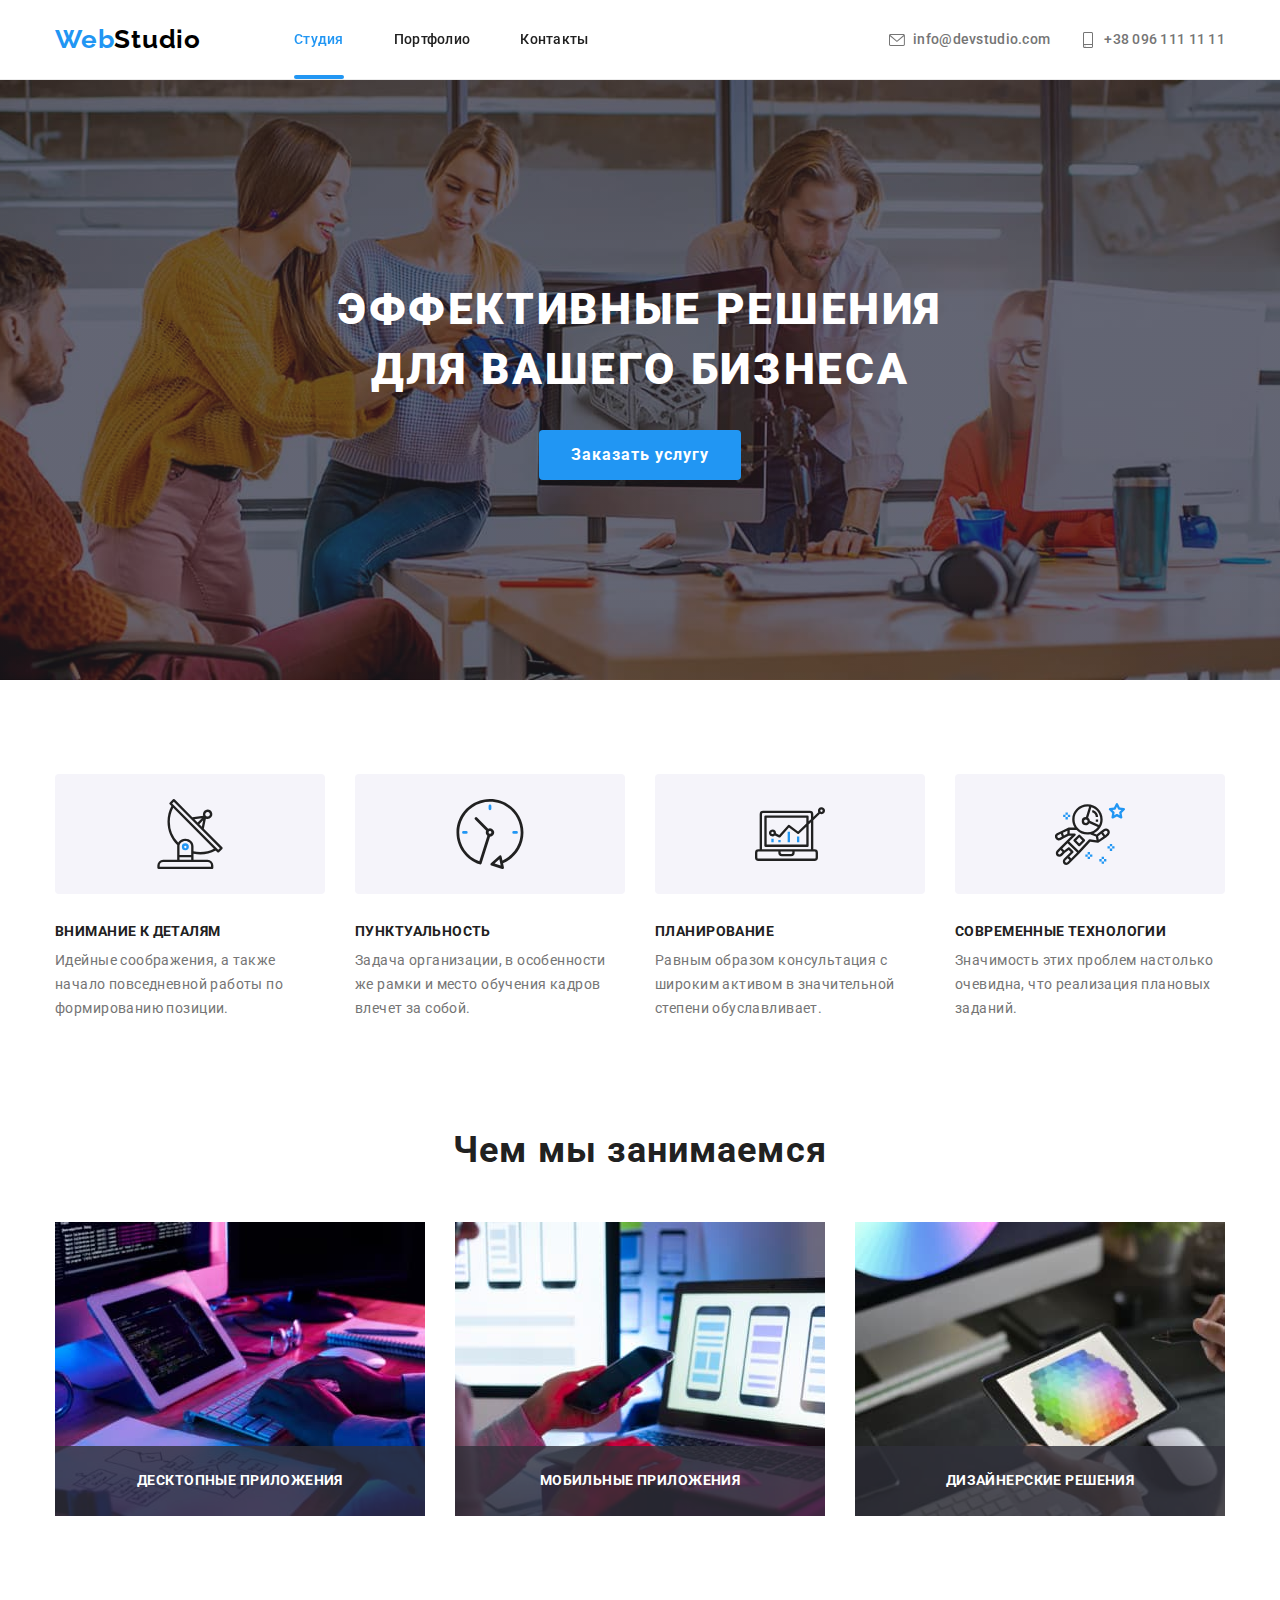
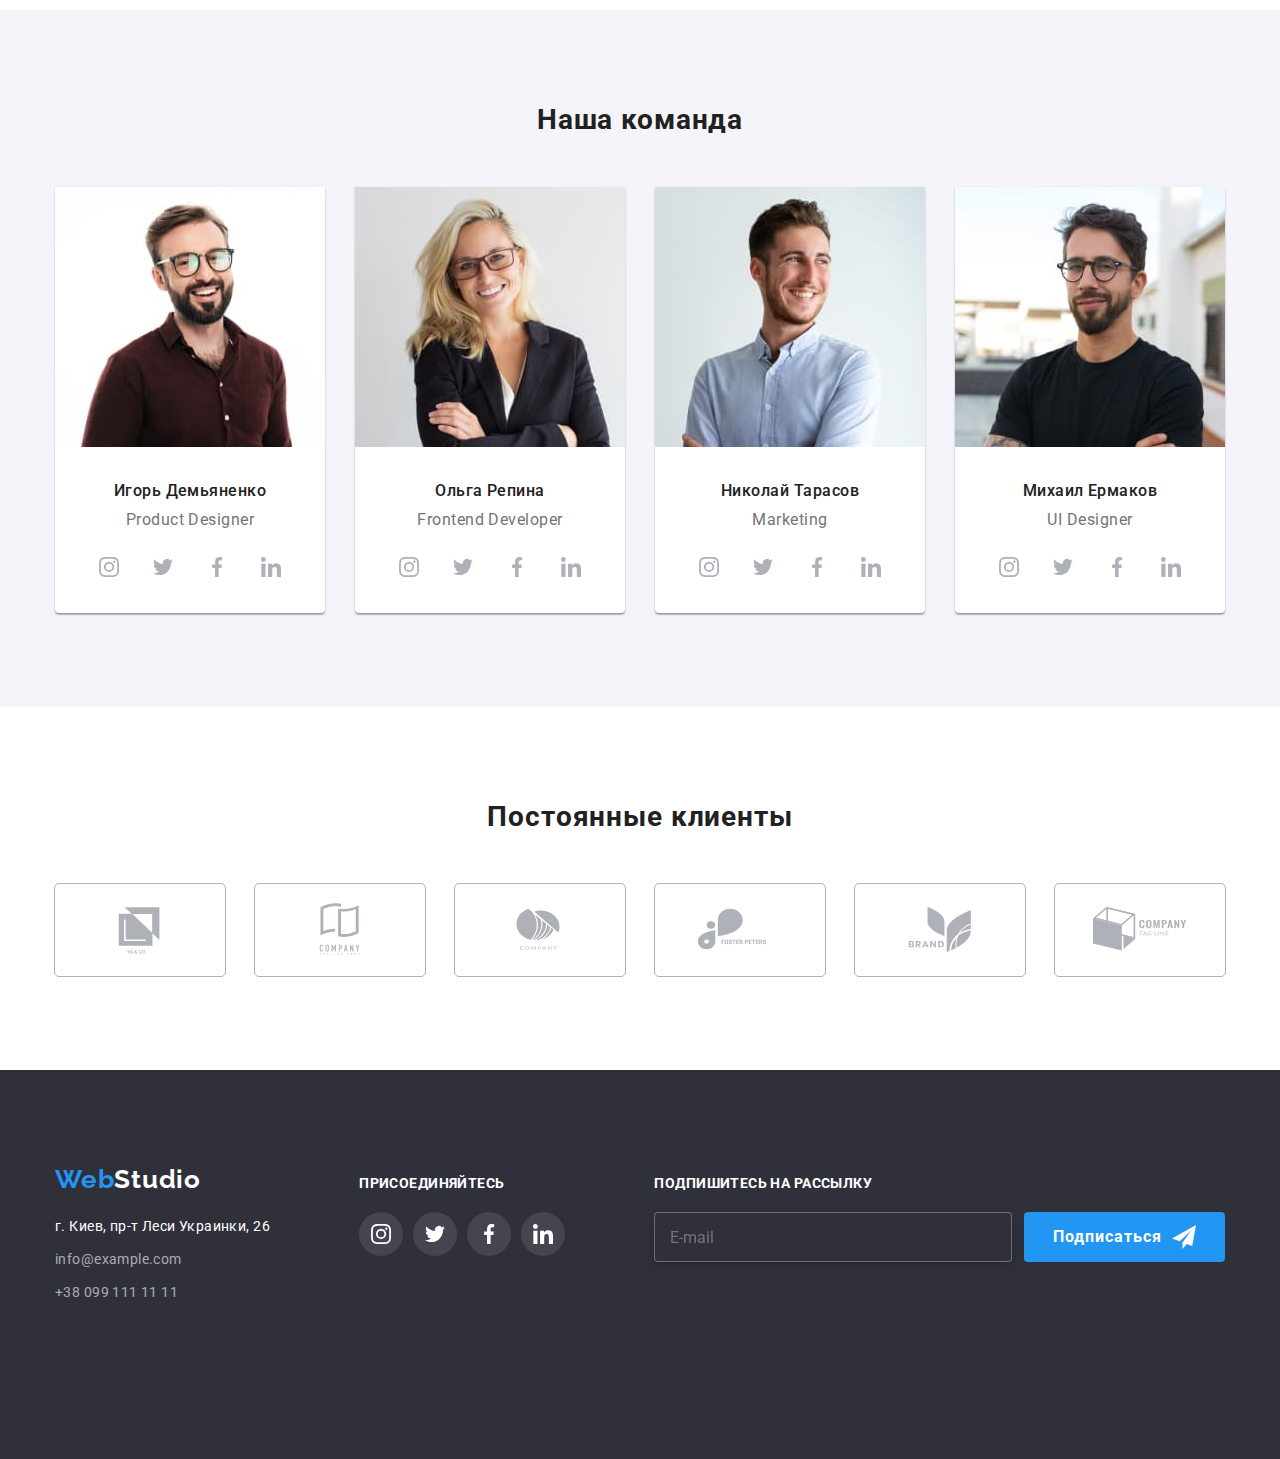
==== commit ac397225: "modal" ====
--- a/index.html
+++ b/index.html
@@ -23,8 +23,15 @@
                 <li class="nav__item"><a class="nav__link" href="./portfolio.html">Портфолио</a></li>
                 <li class="nav__item"><a class="nav__link"href="">Контакты</a></li>
             </ul>
+            <button class="burger-menu" type="button" data-menu-button>
+                <svg class="burger-icon">
+                    <use class="burger-open" href="./images/icon.svg#menu_burger"></use>
+                    <use class="burger-close" href="./images/icon.svg#close_menu"></use>
+                </svg>
+                </button>
+                <div class="burger-container" data-menu-button></div>
         </nav>
-        <div class="header-contacts">    
+       <div class="header-contacts" data-menu-button>    
                 <a class="header-contacts__link" href="mailto:info@devstudio.com">
                     <svg class="header-contacts__icon">
                     <use href="./images/icon.svg#envelope" ></use>
@@ -39,10 +46,7 @@
                 +38 096 111 11 11
                 </a> 
         </div>
-        <svg class="burger-icon">
-            <use class="buger-menu"></use>
-            <use class="burger-open"></use>
-        </svg>
+        
         </div>       
     </header>
     <main>
@@ -413,6 +417,7 @@
                 <li class="team__item">
                     <picture>
                         <source
+
                             media="(max-width: 480px)"
                             width="100%"
                             srcset="./images/portrait-4-mob-1x.jpg 1x ,
--- a/css/styles.min.css
+++ b/css/styles.min.css
@@ -1,2 +1,2 @@
-ul{list-style:none;padding:0;margin:0}a{text-decoration:none;color:var(--main-text-color)}h1,h2,h3,p{margin:0}.section{padding-top:60px;padding-bottom:60px}@media screen and (min-width: 1200px){.section{padding-top:94px;padding-bottom:94px}}:root{--text-color: #757575;--main-text-color:#212121;--accent-color: #2196F3;--background: #2F303A;--team-color: #F5F4FA;--main-color: #fff;--link-color: #AFB1B8;--primari-font: 'Roboto', sans-serif;--secondary-font: 'Raleway', sans-serif}body{font-family:'Roboto', sans-serif;color:var(--main-text-color)}@media screen and (max-width: 768px){body{margin-top:60px}}@media screen and (min-width: 768px){body{margin-top:80px}}.container{max-width:480px;min-width:0px;padding-left:15px;padding-right:15px;margin:0 auto}@media screen and (min-width: 768px){.container{min-width:768px}}@media screen and (min-width: 1200px){.container{min-width:1200px}}.header{position:fixed;top:0;left:0;width:100%;height:60px;z-index:100;background-color:#fff;border:1px solid #ECECEC;display:-webkit-box;display:-ms-flexbox;display:flex;-webkit-box-align:center;-ms-flex-align:center;align-items:center;-webkit-box-pack:start;-ms-flex-pack:start;justify-content:flex-start}.header a{text-decoration:none}@media screen and (min-width: 768px){.header{height:80px}}.header__container{display:-webkit-box;display:-ms-flexbox;display:flex;-webkit-box-pack:justify;-ms-flex-pack:justify;justify-content:space-between}.nav__list{display:none}.header-contacts{display:none}.burger-icon{display:block;width:24px;height:24px;background-color:black}@media screen and (min-width: 768px){.burger-icon{display:none}}.hero{margin:0 auto;padding-top:118px;padding-bottom:118px;width:100%;background-repeat:no-repeat;background-size:cover;background-position:center}@media screen and (max-width: 480px){.hero{background-image:-webkit-gradient(linear, left top, left bottom, from(rgba(47,48,58,0.4)), to(rgba(47,48,58,0.4))),url(../../../images/hero-mobile1x.jpg);background-image:linear-gradient(to bottom, rgba(47,48,58,0.4), rgba(47,48,58,0.4)),url(../../../images/hero-mobile1x.jpg)}}@media (min-device-pixel-ratio: 2), (-webkit-min-device-pixel-ratio: 2), (min-resolution: 192dpi), (min-resolution: 2dppx){.hero{background-image:-webkit-gradient(linear, left top, left bottom, from(rgba(47,48,58,0.4)), to(rgba(47,48,58,0.4))),url(../../../images/hero-mobile2x.jpg);background-image:linear-gradient(to bottom, rgba(47,48,58,0.4), rgba(47,48,58,0.4)),url(../../../images/hero-mobile2x.jpg)}}@media screen and (min-width: 480px) and (max-width: 767px){.hero{background-image:-webkit-gradient(linear, left top, left bottom, from(rgba(47,48,58,0.4)), to(rgba(47,48,58,0.4))),url(../../../images/hero-tablet1x.jpg);background-image:linear-gradient(to bottom, rgba(47,48,58,0.4), rgba(47,48,58,0.4)),url(../../../images/hero-tablet1x.jpg)}}@media (min-device-pixel-ratio: 2), (-webkit-min-device-pixel-ratio: 2), (min-resolution: 192dpi), (min-resolution: 2dppx){.hero{background-image:-webkit-gradient(linear, left top, left bottom, from(rgba(47,48,58,0.4)), to(rgba(47,48,58,0.4))),url(../../../images/hero-tablet2x.jpg);background-image:linear-gradient(to bottom, rgba(47,48,58,0.4), rgba(47,48,58,0.4)),url(../../../images/hero-tablet2x.jpg)}}@media screen and (min-width: 768px){.hero{padding-top:200px;padding-bottom:200px;background-image:-webkit-gradient(linear, left top, left bottom, from(rgba(47,48,58,0.4)), to(rgba(47,48,58,0.4))),url(../../../images/hero-screen1x.jpg);background-image:linear-gradient(to bottom, rgba(47,48,58,0.4), rgba(47,48,58,0.4)),url(../../../images/hero-screen1x.jpg)}}@media (min-device-pixel-ratio: 2), (-webkit-min-device-pixel-ratio: 2), (min-resolution: 192dpi), (min-resolution: 2dppx){.hero{background-image:-webkit-gradient(linear, left top, left bottom, from(rgba(47,48,58,0.4)), to(rgba(47,48,58,0.4))),url(../../../images/hero-screen2x.jpg);background-image:linear-gradient(to bottom, rgba(47,48,58,0.4), rgba(47,48,58,0.4)),url(../../../images/hero-screen2x.jpg)}}.hero__title{margin-bottom:30px;font-weight:900;font-size:26px;line-height:162%;text-align:center;letter-spacing:0.06em;text-transform:uppercase;color:var(--main-color)}@media screen and (min-width: 1200px){.hero__title{font-size:44px;line-height:136%}}.hero__button{display:block;margin:0 auto;padding:10px 32px;font-weight:700;font-size:16px;line-height:188%;letter-spacing:0.06em;color:var(--main-color);border:none;border-radius:4px;background-color:var(--accent-color);cursor:pointer}.backdrop{position:fixed;overflow-y:scroll;top:0;left:0;width:100%;height:100%;z-index:101;opacity:1;background-color:rgba(0,0,0,0.2)}.backdrop.is-hidden{opacity:0;pointer-events:none}.modal{position:absolute;width:450px;height:609px;top:50%;left:50%;-webkit-transform:translate(-50%, -50%);transform:translate(-50%, -50%);padding:40px;background-color:var(--main-color);-webkit-box-shadow:0px 1px 3px rgba(0,0,0,0.12),0px 1px 1px rgba(0,0,0,0.14),0px 2px 1px rgba(0,0,0,0.2);box-shadow:0px 1px 3px rgba(0,0,0,0.12),0px 1px 1px rgba(0,0,0,0.14),0px 2px 1px rgba(0,0,0,0.2);border-radius:4px}@media screen and (min-width: 1200px){.modal{width:528px;height:581px}}.modal__closing-button{position:absolute;top:8px;right:8px;width:30px;height:30px;border-radius:50%;border:1px solid rgba(0,0,0,0.1);background-color:var(--main-color)}.modal__closing-icon{fill:black}.modal__closing-button:hover .modal__closing-icon,.modal__closing-button:focus .modal__closing-icon{fill:var(--accent-color)}.modal__form h2{margin-bottom:30px;font-weight:700;font-size:20px;line-height:150%;text-align:center;letter-spacing:0.03em;color:#212121}.form-field{position:relative;display:-webkit-box;display:-ms-flexbox;display:flex;-webkit-box-orient:vertical;-webkit-box-direction:normal;-ms-flex-direction:column;flex-direction:column;-webkit-box-pack:center;-ms-flex-pack:center;justify-content:center;cursor:pointer;margin-bottom:28px}.form-field__input{padding-left:42px;height:40px;border:1px solid rgba(33,33,33,0.2);border-radius:4px}.form-field__label{position:absolute;top:0;left:0;-webkit-transform:translateY(-120%);transform:translateY(-120%);font-size:12px;line-height:114%;letter-spacing:0.01em;color:var(--text-color)}.form-field:hover .form-field__label,.form-field:focus-within .form-field__label{color:var(--accent-color)}.form-svg{position:absolute;top:14px;left:14px}.form-field:hover .form-svg,.form-field:focus-within .form-svg{fill:var(--accent-color)}.textarea{margin-bottom:20px}.form-field__textarea{height:120px;border:1px solid rgba(33,33,33,0.2);border-radius:4px;resize:none;padding:12px 16px}.form-field__textarea:placeholder-shown{font-weight:400;font-size:14px;line-height:117%;letter-spacing:0.01em;color:rgba(117,117,117,0.5)}.form-field__checkbox{display:-webkit-box;display:-ms-flexbox;display:flex;-webkit-box-align:center;-ms-flex-align:center;align-items:center;font-size:12px;line-height:116%;letter-spacing:0.03em;color:var(--text-color)}.form-field__checkbox a{margin-left:5px;color:var(--accent-color);text-decoration:underline}input[type="checkbox"]{-webkit-appearance:none;-moz-appearance:none;appearance:none}.form-field__icon{display:block;margin-right:8px;width:16px;height:15px;border:2px solid var(--main-text-color);border-radius:4px}input[type="checkbox"]:checked+.form-field__icon{background-image:url(../../../images/checkbox.svg);border:none;background-origin:border-box;background-size:contain}.modal__button{padding:10px 55px;display:block;margin:0 auto;border:none;border-radius:4px;background-color:var(--accent-color);font-weight:700;font-size:16px;line-height:188%;letter-spacing:0.06em;color:var(--main-color);cursor:pointer}@media screen and (min-width: 768px){.advantages__list{display:-webkit-box;display:-ms-flexbox;display:flex;-ms-flex-wrap:wrap;flex-wrap:wrap;margin:-15px}}@media screen and (max-width: 480px){.advantages__item{width:100%}}.advantages__item:not(:last-child){margin-bottom:30px}@media screen and (min-width: 768px){.advantages__item{margin:15px;width:354px}.advantages__item:last-child{margin-bottom:30px}}@media screen and (min-width: 1200px){.advantages__item{width:270px}}.advantages__group{position:relative;width:100%;height:120px;background-color:#F5F4FA;border-radius:4px;margin-bottom:30px}.advantages__icon{position:absolute;top:50%;left:50%;-webkit-transform:translate(-50%, -50%);transform:translate(-50%, -50%);width:70px;height:70px}.advanteges__title{margin-bottom:10px;font-weight:700;font-size:14px;line-height:112%;text-align:center;letter-spacing:0.03em;text-transform:uppercase;color:var(--main-text-color)}@media screen and (min-width: 1200px){.advanteges__title{text-align:start}}.advantages__text{font-size:14px;line-height:171%;letter-spacing:0.03em;color:var(--text-color)}.ourwork{display:none}@media screen and (min-width: 1200px){.ourwork{display:block;-webkit-box-pack:center;-ms-flex-pack:center;justify-content:center;padding-top:0}}.ourwork h2{margin-bottom:50px;font-weight:700;font-size:36px;line-height:116%;text-align:center;letter-spacing:0.03em;color:var(--main-text-color)}.ourwork__list{display:-webkit-box;display:-ms-flexbox;display:flex;-webkit-box-pack:center;-ms-flex-pack:center;justify-content:center}.ourwork__item{position:relative}.ourwork__item:not(:last-child){margin-right:30px}.ourwork__group img{display:block}.ourwork__text{position:absolute;display:block;padding:27px 82px;width:100%;height:70px;left:0;bottom:0;background-color:rgba(47,48,58,0.8);font-weight:700;font-size:14px;line-height:114%;text-align:center;letter-spacing:0.03em;text-transform:uppercase;color:var(--main-color)}.team{background-color:var(--team-color)}.team h2{margin-bottom:30px;font-weight:700;font-size:28px;line-height:117%;text-align:center;letter-spacing:0.03em;color:var(--main-text-color)}@media screen and (min-width: 768px){.team h2{margin-bottom:50px}}@media screen and (min-width: 768px){.team__list{display:-webkit-box;display:-ms-flexbox;display:flex;-ms-flex-wrap:wrap;flex-wrap:wrap;margin:-15px}}.team__item{margin-bottom:30px;background-color:var(--main-color);-webkit-box-shadow:0px 1px 3px rgba(0,0,0,0.12),0px 1px 1px rgba(0,0,0,0.14),0px 2px 1px rgba(0,0,0,0.2);box-shadow:0px 1px 3px rgba(0,0,0,0.12),0px 1px 1px rgba(0,0,0,0.14),0px 2px 1px rgba(0,0,0,0.2);border-radius:0px 0px 4px 4px}@media screen and (min-width: 768px){.team__item{margin:15px;width:354px}}@media screen and (min-width: 1200px){.team__item{width:270px}}.team__group{display:-webkit-box;display:-ms-flexbox;display:flex;-webkit-box-orient:vertical;-webkit-box-direction:normal;-ms-flex-direction:column;flex-direction:column;-webkit-box-align:center;-ms-flex-align:center;align-items:center;padding-top:30px;padding-bottom:24px}.team__group h3{margin-bottom:10px;font-weight:500;font-size:16px;line-height:119%;text-align:center;letter-spacing:0.03em;color:var(--main-text-color)}.team__group p{margin-bottom:16px;font-size:16px;line-height:119%;text-align:center;letter-spacing:0.03em;color:var(--text-color)}.socials{display:-webkit-box;display:-ms-flexbox;display:flex;-webkit-box-pack:center;-ms-flex-pack:center;justify-content:center}.socials__item:not(:last-child){margin-right:10px}.socials__link{display:-webkit-box;display:-ms-flexbox;display:flex;-webkit-box-align:center;-ms-flex-align:center;align-items:center;-webkit-box-pack:center;-ms-flex-pack:center;justify-content:center;width:44px;height:44px;border-radius:50%}.socials__link:hover{background-color:var(--accent-color)}.socials__svg{fill:var(--link-color)}.socials__link:hover .socials__svg{fill:var(--main-color)}.partners__title{margin-bottom:30px;font-weight:700;font-size:28px;line-height:117%;text-align:center;letter-spacing:0.03em;color:var(--main-text-color)}@media screen and (min-width: 1200px){.partners__title{margin-bottom:50px}}.partners-list{display:-webkit-box;display:-ms-flexbox;display:flex;-ms-flex-wrap:wrap;flex-wrap:wrap;margin:-15px}@media screen and (max-width: 480px){.partners-list{-webkit-box-pack:center;-ms-flex-pack:center;justify-content:center}}.partners__item{margin:15px}@media screen and (max-width: 480px){.partners__item{width:50%}}.partners__link{display:-webkit-box;display:-ms-flexbox;display:flex;-webkit-box-align:center;-ms-flex-align:center;align-items:center;-webkit-box-pack:center;-ms-flex-pack:center;justify-content:center;outline:1px solid var(--link-color);border-radius:4px;color:var(--link-color)}.partners__link:hover{outline:1px solid var(--accent-color);color:var(--accent-color)}@media screen and (min-width: 1200px){.partners__link{padding:16px 32px}}@media screen and (min-width: 768px){.partners__link{padding:16px 60px}}@media screen and (min-width: 480px){.partners__link{padding:16px 52px}}@media screen and (max-width: 479px){.partners__link{padding:5% 7%;width:100%}}.partners__icon{width:106px;height:60px;fill:currentColor}.page-footer{background-color:var(--background)}.footer{display:-webkit-box;display:-ms-flexbox;display:flex;-webkit-box-orient:vertical;-webkit-box-direction:normal;-ms-flex-direction:column;flex-direction:column;-webkit-box-align:center;-ms-flex-align:center;align-items:center}@media screen and (min-width: 768px){.footer{-webkit-box-orient:horizontal;-webkit-box-direction:normal;-ms-flex-direction:row;flex-direction:row;-ms-flex-wrap:wrap;flex-wrap:wrap;-ms-flex-pack:distribute;justify-content:space-around;-webkit-box-align:baseline;-ms-flex-align:baseline;align-items:baseline}}@media screen and (min-width: 1200px){.footer{-webkit-box-pack:justify;-ms-flex-pack:justify;justify-content:space-between}}.address__list{text-align:center;font-style:normal;margin-bottom:60px}@media screen and (min-width: 1200px){.address__list{text-align:start}}.address__item+.address__item{margin-top:8px}@media screen and (min-width: 1200px){.address__item+.address__item{margin-top:9px}}.google-address{font-size:14px;line-height:171%;text-align:center;letter-spacing:0.03em;color:var(--main-color)}.footer-contacts{text-decoration:none;margin-bottom:60px;font-size:14px;line-height:171%;text-align:center;letter-spacing:0.03em;color:rgba(255,255,255,0.6)}.footer-socials{margin-bottom:60px}.footer-socials__title{margin-bottom:20px;font-weight:700;font-size:14px;line-height:114%;text-align:center;letter-spacing:0.03em;text-transform:uppercase;color:var(--main-color)}@media screen and (min-width: 1200px){.footer-socials__title{text-align:start}}.footer-socials__list{display:-webkit-box;display:-ms-flexbox;display:flex;-webkit-box-pack:center;-ms-flex-pack:center;justify-content:center}.footer-socials__item:not(:last-child){margin-right:10px}.footer-socials__link{display:-webkit-box;display:-ms-flexbox;display:flex;-webkit-box-align:center;-ms-flex-align:center;align-items:center;-webkit-box-pack:center;-ms-flex-pack:center;justify-content:center;width:44px;height:44px;border-radius:50%;background:rgba(255,255,255,0.1)}.footer-socials__link:hover,.footer-socials__link:focus{background-color:var(--accent-color)}.footer-socials__icon{width:20px;height:20px;fill:var(--main-color)}.footer-form__title{margin-bottom:20px;font-weight:700;font-size:14px;line-height:114%;text-align:center;letter-spacing:0.03em;text-transform:uppercase;color:var(--main-color)}@media screen and (min-width: 1200px){.footer-form__title{text-align:start}}@media screen and (max-width: 479px){.footer-form{width:100%}}@media screen and (min-width: 1200px){.footer-form__form{display:-webkit-box;display:-ms-flexbox;display:flex}}.footer-form__input{margin-bottom:20px;padding:15px;height:50px;border:1px solid rgba(255,255,255,0.3);-webkit-filter:drop-shadow(0px 4px 4px rgba(0,0,0,0.15));filter:drop-shadow(0px 4px 4px rgba(0,0,0,0.15));border-radius:4px;background-color:var(--background)}@media screen and (min-width: 1200px){.footer-form__input{margin-bottom:0;margin-right:12px;width:358px}}@media screen and (min-width: 768px){.footer-form__input{width:450px}}@media screen and (min-width: 480px){.footer-form__input{width:450px}}@media screen and (max-width: 480px){.footer-form__input{display:block;max-width:450px;width:100%}}.footer-form__button{display:-webkit-box;display:-ms-flexbox;display:flex;margin:0 auto;-webkit-box-align:center;-ms-flex-align:center;align-items:center;padding:10px 29px;font-weight:700;font-size:16px;line-height:188%;text-align:center;letter-spacing:0.06em;border:none;border-radius:4px;background-color:var(--accent-color);color:var(--main-color);cursor:pointer}@media screen and (min-width: 1200px){.footer-form__button{margin:0}}.footer-form__icon{width:24px;height:24px;fill:var(--main-color);margin-left:10px}.categories{display:-webkit-box;display:-ms-flexbox;display:flex;-ms-flex-wrap:wrap;flex-wrap:wrap;margin:-7px -4px;margin-bottom:40px}@media screen and (min-width: 768px){.categories{-webkit-box-pack:center;-ms-flex-pack:center;justify-content:center}}@media screen and (min-width: 1200px){.categories{margin-bottom:50px}}.categories__item{margin:7px 4px}.categories__button{padding:6px 22px;font-weight:500;font-size:16px;line-height:162%;text-align:center;letter-spacing:0.03em;color:var(--main-text-color);border:none;border-radius:4px;background-color:var(--team-color);cursor:pointer}.categories__button:hover,.categories__button:focus{color:var(--main-color);background-color:var(--accent-color)}.portfolio__list{margin:-15px}@media screen and (min-width: 768px){.portfolio__list{display:-webkit-box;display:-ms-flexbox;display:flex;-ms-flex-wrap:wrap;flex-wrap:wrap}}.portfolio__item{margin:15px;width:450px;background:#FFFFFF;border:1px solid #EEEEEE;background:var(--main-color)}.portfolio__item:hover,.portfolio__item:focus{border:1px solid #EEEEEE;-webkit-box-shadow:0px 1px 1px rgba(0,0,0,0.12),0px 4px 4px rgba(0,0,0,0.06),1px 4px 6px rgba(0,0,0,0.16);box-shadow:0px 1px 1px rgba(0,0,0,0.12),0px 4px 4px rgba(0,0,0,0.06),1px 4px 6px rgba(0,0,0,0.16)}@media screen and (min-width: 768px){.portfolio__item{width:354px}}.card__effect{position:relative;overflow:hidden}.card-effect__text{position:absolute;display:block;top:0;left:0;width:100%;height:100%;background-color:rgba(33,150,243,0.9);padding:77px 24px;font-size:18px;line-height:156%;letter-spacing:0.03em;color:var(--main-color);-webkit-transform:translateY(100%);transform:translateY(100%);-webkit-transition:500ms -webkit-transform cubic-bezier(0.075, 0.82, 0.165, 1);transition:500ms -webkit-transform cubic-bezier(0.075, 0.82, 0.165, 1);transition:500ms transform cubic-bezier(0.075, 0.82, 0.165, 1);transition:500ms transform cubic-bezier(0.075, 0.82, 0.165, 1), 500ms -webkit-transform cubic-bezier(0.075, 0.82, 0.165, 1)}.portfolio__item:hover .card-effect__text,.portfolio__item:focus .card-effect__text{-webkit-transform:translateY(0);transform:translateY(0)}.portfolio__group{padding:20px 24px}.portfolio-title{margin-bottom:4px;font-weight:700;font-size:18px;line-height:200%;letter-spacing:0.06em;color:var(--main-text-color)}.portfolio__text{font-size:16px;line-height:188%;letter-spacing:0.03em;color:var(--text-color)}@media screen and (min-width: 768px){.nav{display:-webkit-box;display:-ms-flexbox;display:flex;-webkit-box-align:center;-ms-flex-align:center;align-items:center}}@media screen and (min-width: 768px){.nav__list{display:-webkit-box;display:-ms-flexbox;display:flex}}.nav__item:not(:last-child){margin-right:50px}.nav__link{position:relative;padding-top:32px;padding-bottom:32px;font-weight:500;font-size:14px;line-height:114%;letter-spacing:0.02em}.nav__link:hover,.nav__link:focus{color:var(--accent-color)}.nav__link--current::after{position:absolute;content:"";width:100%;height:4px;left:0;bottom:0;background-color:var(--accent-color);border-radius:4px}.nav__link--current{color:var(--accent-color)}.header-contacts{margin-left:auto}@media screen and (min-width: 768px){.header-contacts{display:-webkit-box;display:-ms-flexbox;display:flex;-webkit-box-orient:vertical;-webkit-box-direction:normal;-ms-flex-direction:column;flex-direction:column}}@media screen and (min-width: 1200px){.header-contacts{-webkit-box-orient:horizontal;-webkit-box-direction:normal;-ms-flex-direction:row;flex-direction:row}}.header-contacts__link{font-weight:500;font-size:12px;line-height:119%;letter-spacing:0.02em;color:var(--text-color)}.header-contacts__link:hover,.header-contacts__link:focus{color:var(--accent-color)}@media screen and (min-width: 768px){.header-contacts__link{display:-webkit-box;display:-ms-flexbox;display:flex;-webkit-box-align:center;-ms-flex-align:center;align-items:center}.header-contacts__link+.header-contacts__link{margin-top:10px}}@media screen and (min-width: 1200px){.header-contacts__link{-webkit-box-orient:horizontal;-webkit-box-direction:normal;-ms-flex-direction:row;flex-direction:row;-webkit-box-align:center;-ms-flex-align:center;align-items:center}.header-contacts__link+.header-contacts__link{margin-top:0;margin-left:30px}}.header-contacts__icon{margin-right:8px;width:12px;height:12px;fill:currentColor}.emblem{text-decoration:none;font-family:'Raleway';font-weight:700;display:block;letter-spacing:0.03em;color:var(--accent-color)}@media screen and (max-width: 768px){.emblem{font-size:24px;line-height:1.16}}@media screen and (min-width: 768px){.emblem{font-size:24px;line-height:1.16}}@media screen and (min-width: 1200px){.emblem{font-size:26px;line-height:1.19}}@media screen and (min-width: 768px){.header-emblem{margin-right:88px}}@media screen and (min-width: 1200px){.header-emblem{margin-right:93px}}.footer__emblem{text-align:center;margin-bottom:20px}@media screen and (min-width: 1200px){.footer__emblem{text-align:start}}.header-emblem__span{color:black}.footer__emblem span{color:var(--main-color)}
+ul{list-style:none;padding:0;margin:0}a{text-decoration:none;color:var(--main-text-color)}h1,h2,h3,p{margin:0}.section{padding-top:60px;padding-bottom:60px}@media screen and (min-width: 1200px){.section{padding-top:94px;padding-bottom:94px}}picture{display:block}:root{--text-color: #757575;--main-text-color:#212121;--accent-color: #2196F3;--background: #2F303A;--team-color: #F5F4FA;--main-color: #fff;--link-color: #AFB1B8;--primari-font: 'Roboto', sans-serif;--secondary-font: 'Raleway', sans-serif}body{font-family:'Roboto', sans-serif;color:var(--main-text-color)}@media screen and (max-width: 768px){body{margin-top:60px}}@media screen and (min-width: 768px){body{margin-top:80px}}.container{max-width:480px;min-width:0px;padding-left:15px;padding-right:15px;margin:0 auto}@media screen and (min-width: 768px){.container{min-width:768px}}@media screen and (min-width: 1200px){.container{min-width:1200px}}.header{position:fixed;top:0;left:0;width:100%;height:60px;background-color:var(--main-color);border-bottom:1px solid #ECECEC;z-index:100}@media screen and (min-width: 768px){.header{height:80px}}.header__container{height:100%;display:-webkit-box;display:-ms-flexbox;display:flex;-webkit-box-align:center;-ms-flex-align:center;align-items:center;-webkit-box-pack:justify;-ms-flex-pack:justify;justify-content:space-between}.nav{display:-webkit-box;display:-ms-flexbox;display:flex;-webkit-box-align:center;-ms-flex-align:center;align-items:center}@media screen and (max-width: 767px){.nav{width:100%;-webkit-box-pack:justify;-ms-flex-pack:justify;justify-content:space-between}}.nav__list{display:none}@media screen and (min-width: 768px){.nav__list{display:-webkit-box;display:-ms-flexbox;display:flex}}.header-contacts{display:none}@media screen and (min-width: 768px) and (max-width: 1199px){.header-contacts{display:-webkit-box;display:-ms-flexbox;display:flex;-webkit-box-orient:vertical;-webkit-box-direction:normal;-ms-flex-direction:column;flex-direction:column;-webkit-box-pack:center;-ms-flex-pack:center;justify-content:center}}@media screen and (min-width: 1200px){.header-contacts{display:-webkit-box;display:-ms-flexbox;display:flex;-webkit-box-align:center;-ms-flex-align:center;align-items:center}}.burger-menu{display:block;border:none;background-color:#fff}@media screen and (min-width: 768px){.burger-menu{display:none}}.burger-menu .burger-close{opacity:0}.burger-menu.is-open .burger-open{opacity:0}.burger-menu.is-open .burger-close{opacity:1}.burger-icon{width:40px;height:40px;fill:var(--main-text-color)}.burger-menu:hover .burger-icon,.burger-menu:focus .burger-icon{fill:var(--accent-color)}.burger-container{position:absolute;top:0;left:0;width:100%;height:100vw;background-color:var(--main-color);opacity:0;z-index:-1;pointer-events:none}.burger-container.is-open{opacity:1}.hero{margin:0 auto;padding-top:118px;padding-bottom:118px;width:100%;background-repeat:no-repeat;background-size:cover;background-position:center}@media screen and (max-width: 480px){.hero{background-image:-webkit-gradient(linear, left top, left bottom, from(rgba(47,48,58,0.4)), to(rgba(47,48,58,0.4))),url(../../../images/hero-mobile1x.jpg);background-image:linear-gradient(to bottom, rgba(47,48,58,0.4), rgba(47,48,58,0.4)),url(../../../images/hero-mobile1x.jpg)}}@media (min-device-pixel-ratio: 2), (-webkit-min-device-pixel-ratio: 2), (min-resolution: 192dpi), (min-resolution: 2dppx){.hero{background-image:-webkit-gradient(linear, left top, left bottom, from(rgba(47,48,58,0.4)), to(rgba(47,48,58,0.4))),url(../../../images/hero-mobile2x.jpg);background-image:linear-gradient(to bottom, rgba(47,48,58,0.4), rgba(47,48,58,0.4)),url(../../../images/hero-mobile2x.jpg)}}@media screen and (min-width: 480px) and (max-width: 767px){.hero{background-image:-webkit-gradient(linear, left top, left bottom, from(rgba(47,48,58,0.4)), to(rgba(47,48,58,0.4))),url(../../../images/hero-tablet1x.jpg);background-image:linear-gradient(to bottom, rgba(47,48,58,0.4), rgba(47,48,58,0.4)),url(../../../images/hero-tablet1x.jpg)}}@media (min-device-pixel-ratio: 2), (-webkit-min-device-pixel-ratio: 2), (min-resolution: 192dpi), (min-resolution: 2dppx){.hero{background-image:-webkit-gradient(linear, left top, left bottom, from(rgba(47,48,58,0.4)), to(rgba(47,48,58,0.4))),url(../../../images/hero-tablet2x.jpg);background-image:linear-gradient(to bottom, rgba(47,48,58,0.4), rgba(47,48,58,0.4)),url(../../../images/hero-tablet2x.jpg)}}@media screen and (min-width: 768px){.hero{padding-top:200px;padding-bottom:200px;background-image:-webkit-gradient(linear, left top, left bottom, from(rgba(47,48,58,0.4)), to(rgba(47,48,58,0.4))),url(../../../images/hero-screen1x.jpg);background-image:linear-gradient(to bottom, rgba(47,48,58,0.4), rgba(47,48,58,0.4)),url(../../../images/hero-screen1x.jpg)}}@media (min-device-pixel-ratio: 2), (-webkit-min-device-pixel-ratio: 2), (min-resolution: 192dpi), (min-resolution: 2dppx){.hero{background-image:-webkit-gradient(linear, left top, left bottom, from(rgba(47,48,58,0.4)), to(rgba(47,48,58,0.4))),url(../../../images/hero-screen2x.jpg);background-image:linear-gradient(to bottom, rgba(47,48,58,0.4), rgba(47,48,58,0.4)),url(../../../images/hero-screen2x.jpg)}}.hero__title{margin-bottom:30px;font-weight:900;font-size:26px;line-height:162%;text-align:center;letter-spacing:0.06em;text-transform:uppercase;color:var(--main-color)}@media screen and (min-width: 1200px){.hero__title{font-size:44px;line-height:136%}}.hero__button{display:block;margin:0 auto;padding:10px 32px;font-weight:700;font-size:16px;line-height:188%;letter-spacing:0.06em;color:var(--main-color);border:none;border-radius:4px;background-color:var(--accent-color);cursor:pointer}.backdrop{position:fixed;overflow-y:scroll;top:0;left:0;width:100%;height:100%;z-index:101;opacity:1;background-color:rgba(0,0,0,0.2)}@media screen and (max-width: 479px){.backdrop{padding:10px}}.backdrop.is-hidden{opacity:0;pointer-events:none}.modal{position:absolute;padding:40px;background-color:var(--main-color);-webkit-box-shadow:0px 1px 3px rgba(0,0,0,0.12),0px 1px 1px rgba(0,0,0,0.14),0px 2px 1px rgba(0,0,0,0.2);box-shadow:0px 1px 3px rgba(0,0,0,0.12),0px 1px 1px rgba(0,0,0,0.14),0px 2px 1px rgba(0,0,0,0.2);border-radius:4px}@media screen and (min-width: 1200px){.modal{width:528px;height:581px;top:50%;left:50%;-webkit-transform:translate(-50%, -50%);transform:translate(-50%, -50%)}}@media screen and (min-width: 480px) and (max-width: 1199px){.modal{width:450px;height:609px;top:50%;left:50%;-webkit-transform:translate(-50%, -50%);transform:translate(-50%, -50%)}}@media screen and (max-width: 479px){.modal{width:100%;max-width:450px}}.modal__closing-button{position:absolute;top:8px;right:8px;width:30px;height:30px;border-radius:50%;border:1px solid rgba(0,0,0,0.1);background-color:var(--main-color)}.modal__closing-icon{fill:black}.modal__closing-button:hover .modal__closing-icon,.modal__closing-button:focus .modal__closing-icon{fill:var(--accent-color)}.modal__form h2{margin-bottom:30px;font-weight:700;font-size:20px;line-height:150%;text-align:center;letter-spacing:0.03em;color:#212121}.form-field{position:relative;display:-webkit-box;display:-ms-flexbox;display:flex;-webkit-box-orient:vertical;-webkit-box-direction:normal;-ms-flex-direction:column;flex-direction:column;-webkit-box-pack:center;-ms-flex-pack:center;justify-content:center;cursor:pointer;margin-bottom:28px}.form-field__input{padding-left:42px;height:40px;border:1px solid rgba(33,33,33,0.2);border-radius:4px}.form-field__label{position:absolute;top:0;left:0;-webkit-transform:translateY(-120%);transform:translateY(-120%);font-size:12px;line-height:114%;letter-spacing:0.01em;color:var(--text-color)}.form-field:hover .form-field__label,.form-field:focus-within .form-field__label{color:var(--accent-color)}.form-svg{position:absolute;top:14px;left:14px}.form-field:hover .form-svg,.form-field:focus-within .form-svg{fill:var(--accent-color)}.textarea{margin-bottom:20px}.form-field__textarea{height:120px;border:1px solid rgba(33,33,33,0.2);border-radius:4px;resize:none;padding:12px 16px}.form-field__textarea:placeholder-shown{font-weight:400;font-size:14px;line-height:117%;letter-spacing:0.01em;color:rgba(117,117,117,0.5)}.form-field__checkbox{display:-webkit-box;display:-ms-flexbox;display:flex;-webkit-box-align:center;-ms-flex-align:center;align-items:center;font-size:12px;line-height:116%;letter-spacing:0.03em;color:var(--text-color)}.form-field__checkbox a{margin-left:5px;color:var(--accent-color);text-decoration:underline}input[type="checkbox"]{-webkit-appearance:none;-moz-appearance:none;appearance:none}.form-field__icon{display:block;margin-right:8px;width:16px;height:15px;border:2px solid var(--main-text-color);border-radius:4px}input[type="checkbox"]:checked+.form-field__icon{background-image:url(../../../images/checkbox.svg);border:none;background-origin:border-box;background-size:contain}.modal__button{padding:10px 55px;display:block;margin:0 auto;border:none;border-radius:4px;background-color:var(--accent-color);font-weight:700;font-size:16px;line-height:188%;letter-spacing:0.06em;color:var(--main-color);cursor:pointer}@media screen and (min-width: 768px){.advantages__list{display:-webkit-box;display:-ms-flexbox;display:flex;-ms-flex-wrap:wrap;flex-wrap:wrap;margin:-15px}}@media screen and (max-width: 480px){.advantages__item{width:100%}}.advantages__item:not(:last-child){margin-bottom:30px}@media screen and (min-width: 768px){.advantages__item{margin:15px;width:354px}.advantages__item:last-child{margin-bottom:30px}}@media screen and (min-width: 1200px){.advantages__item{width:270px}}.advantages__group{position:relative;width:100%;height:120px;background-color:#F5F4FA;border-radius:4px;margin-bottom:30px}.advantages__icon{position:absolute;top:50%;left:50%;-webkit-transform:translate(-50%, -50%);transform:translate(-50%, -50%);width:70px;height:70px}.advanteges__title{margin-bottom:10px;font-weight:700;font-size:14px;line-height:112%;text-align:center;letter-spacing:0.03em;text-transform:uppercase;color:var(--main-text-color)}@media screen and (min-width: 1200px){.advanteges__title{text-align:start}}.advantages__text{font-size:14px;line-height:171%;letter-spacing:0.03em;color:var(--text-color)}.ourwork{display:none}@media screen and (min-width: 1200px){.ourwork{display:block;-webkit-box-pack:center;-ms-flex-pack:center;justify-content:center;padding-top:0}}.ourwork h2{margin-bottom:50px;font-weight:700;font-size:36px;line-height:116%;text-align:center;letter-spacing:0.03em;color:var(--main-text-color)}.ourwork__list{display:-webkit-box;display:-ms-flexbox;display:flex;-webkit-box-pack:center;-ms-flex-pack:center;justify-content:center}.ourwork__item{position:relative}.ourwork__item:not(:last-child){margin-right:30px}.ourwork__group img{display:block}.ourwork__text{position:absolute;display:block;padding:27px 82px;width:100%;height:70px;left:0;bottom:0;background-color:rgba(47,48,58,0.8);font-weight:700;font-size:14px;line-height:114%;text-align:center;letter-spacing:0.03em;text-transform:uppercase;color:var(--main-color)}.team{background-color:var(--team-color)}.team h2{margin-bottom:30px;font-weight:700;font-size:28px;line-height:117%;text-align:center;letter-spacing:0.03em;color:var(--main-text-color)}@media screen and (min-width: 768px){.team h2{margin-bottom:50px}}@media screen and (min-width: 768px){.team__list{display:-webkit-box;display:-ms-flexbox;display:flex;-ms-flex-wrap:wrap;flex-wrap:wrap;margin:-15px}}.team__item{margin-bottom:30px;background-color:var(--main-color);-webkit-box-shadow:0px 1px 3px rgba(0,0,0,0.12),0px 1px 1px rgba(0,0,0,0.14),0px 2px 1px rgba(0,0,0,0.2);box-shadow:0px 1px 3px rgba(0,0,0,0.12),0px 1px 1px rgba(0,0,0,0.14),0px 2px 1px rgba(0,0,0,0.2);border-radius:0px 0px 4px 4px}@media screen and (min-width: 768px){.team__item{margin:15px;width:354px}}@media screen and (min-width: 1200px){.team__item{width:270px}}.team__group{display:-webkit-box;display:-ms-flexbox;display:flex;-webkit-box-orient:vertical;-webkit-box-direction:normal;-ms-flex-direction:column;flex-direction:column;-webkit-box-align:center;-ms-flex-align:center;align-items:center;padding-top:30px;padding-bottom:24px}.team__group h3{margin-bottom:10px;font-weight:500;font-size:16px;line-height:119%;text-align:center;letter-spacing:0.03em;color:var(--main-text-color)}.team__group p{margin-bottom:16px;font-size:16px;line-height:119%;text-align:center;letter-spacing:0.03em;color:var(--text-color)}.socials{display:-webkit-box;display:-ms-flexbox;display:flex;-webkit-box-pack:center;-ms-flex-pack:center;justify-content:center}.socials__item:not(:last-child){margin-right:10px}.socials__link{display:-webkit-box;display:-ms-flexbox;display:flex;-webkit-box-align:center;-ms-flex-align:center;align-items:center;-webkit-box-pack:center;-ms-flex-pack:center;justify-content:center;width:44px;height:44px;border-radius:50%}.socials__link:hover{background-color:var(--accent-color)}.socials__svg{fill:var(--link-color)}.socials__link:hover .socials__svg{fill:var(--main-color)}.partners__title{margin-bottom:30px;font-weight:700;font-size:28px;line-height:117%;text-align:center;letter-spacing:0.03em;color:var(--main-text-color)}@media screen and (min-width: 1200px){.partners__title{margin-bottom:50px}}.partners-list{display:-webkit-box;display:-ms-flexbox;display:flex;-ms-flex-wrap:wrap;flex-wrap:wrap;margin:-15px}@media screen and (max-width: 480px){.partners-list{-webkit-box-pack:center;-ms-flex-pack:center;justify-content:center}}.partners__item{margin:15px}@media screen and (max-width: 480px){.partners__item{width:50%}}.partners__link{display:-webkit-box;display:-ms-flexbox;display:flex;-webkit-box-align:center;-ms-flex-align:center;align-items:center;-webkit-box-pack:center;-ms-flex-pack:center;justify-content:center;outline:1px solid var(--link-color);border-radius:4px;color:var(--link-color)}.partners__link:hover{outline:1px solid var(--accent-color);color:var(--accent-color)}@media screen and (min-width: 1200px){.partners__link{padding:16px 32px}}@media screen and (min-width: 768px) and (max-width: 1199px){.partners__link{padding:16px 60px}}@media screen and (min-width: 480px) and (max-width: 767px){.partners__link{padding:16px 52px}}@media screen and (max-width: 479px){.partners__link{padding:5% 7%;width:100%}}.partners__icon{width:106px;height:60px;fill:currentColor}.page-footer{background-color:var(--background)}.footer{display:-webkit-box;display:-ms-flexbox;display:flex;-webkit-box-orient:vertical;-webkit-box-direction:normal;-ms-flex-direction:column;flex-direction:column;-webkit-box-align:center;-ms-flex-align:center;align-items:center}@media screen and (min-width: 768px){.footer{-webkit-box-orient:horizontal;-webkit-box-direction:normal;-ms-flex-direction:row;flex-direction:row;-ms-flex-wrap:wrap;flex-wrap:wrap;-ms-flex-pack:distribute;justify-content:space-around;-webkit-box-align:baseline;-ms-flex-align:baseline;align-items:baseline}}@media screen and (min-width: 1200px){.footer{-webkit-box-pack:justify;-ms-flex-pack:justify;justify-content:space-between}}.address__list{text-align:center;font-style:normal;margin-bottom:60px}@media screen and (min-width: 1200px){.address__list{text-align:start}}.address__item+.address__item{margin-top:8px}@media screen and (min-width: 1200px){.address__item+.address__item{margin-top:9px}}.google-address{font-size:14px;line-height:171%;text-align:center;letter-spacing:0.03em;color:var(--main-color)}.footer-contacts{text-decoration:none;margin-bottom:60px;font-size:14px;line-height:171%;text-align:center;letter-spacing:0.03em;color:rgba(255,255,255,0.6)}.footer-socials{margin-bottom:60px}.footer-socials__title{margin-bottom:20px;font-weight:700;font-size:14px;line-height:114%;text-align:center;letter-spacing:0.03em;text-transform:uppercase;color:var(--main-color)}@media screen and (min-width: 1200px){.footer-socials__title{text-align:start}}.footer-socials__list{display:-webkit-box;display:-ms-flexbox;display:flex;-webkit-box-pack:center;-ms-flex-pack:center;justify-content:center}.footer-socials__item:not(:last-child){margin-right:10px}.footer-socials__link{display:-webkit-box;display:-ms-flexbox;display:flex;-webkit-box-align:center;-ms-flex-align:center;align-items:center;-webkit-box-pack:center;-ms-flex-pack:center;justify-content:center;width:44px;height:44px;border-radius:50%;background:rgba(255,255,255,0.1)}.footer-socials__link:hover,.footer-socials__link:focus{background-color:var(--accent-color)}.footer-socials__icon{width:20px;height:20px;fill:var(--main-color)}.footer-form__title{margin-bottom:20px;font-weight:700;font-size:14px;line-height:114%;text-align:center;letter-spacing:0.03em;text-transform:uppercase;color:var(--main-color)}@media screen and (min-width: 1200px){.footer-form__title{text-align:start}}@media screen and (max-width: 479px){.footer-form{width:100%}}@media screen and (min-width: 1200px){.footer-form__form{display:-webkit-box;display:-ms-flexbox;display:flex}}.footer-form__input{margin-bottom:20px;padding:15px;height:50px;border:1px solid rgba(255,255,255,0.3);-webkit-filter:drop-shadow(0px 4px 4px rgba(0,0,0,0.15));filter:drop-shadow(0px 4px 4px rgba(0,0,0,0.15));border-radius:4px;background-color:var(--background)}@media screen and (min-width: 1200px){.footer-form__input{margin-bottom:0;margin-right:12px;width:358px}}@media screen and (min-width: 768px) and (max-width: 1199px){.footer-form__input{width:450px}}@media screen and (min-width: 480px) and (max-width: 767px){.footer-form__input{width:450px}}@media screen and (max-width: 480px){.footer-form__input{display:block;max-width:450px;width:100%}}.footer-form__button{display:-webkit-box;display:-ms-flexbox;display:flex;margin:0 auto;-webkit-box-align:center;-ms-flex-align:center;align-items:center;padding:10px 29px;font-weight:700;font-size:16px;line-height:188%;text-align:center;letter-spacing:0.06em;border:none;border-radius:4px;background-color:var(--accent-color);color:var(--main-color);cursor:pointer}@media screen and (min-width: 1200px){.footer-form__button{margin:0}}.footer-form__icon{width:24px;height:24px;fill:var(--main-color);margin-left:10px}.categories{display:-webkit-box;display:-ms-flexbox;display:flex;-ms-flex-wrap:wrap;flex-wrap:wrap;margin:-7px -4px;margin-bottom:40px}@media screen and (min-width: 768px){.categories{-webkit-box-pack:center;-ms-flex-pack:center;justify-content:center}}@media screen and (min-width: 1200px){.categories{margin-bottom:50px}}.categories__item{margin:7px 4px}.categories__button{padding:6px 22px;font-weight:500;font-size:16px;line-height:162%;text-align:center;letter-spacing:0.03em;color:var(--main-text-color);border:none;border-radius:4px;background-color:var(--team-color);cursor:pointer}.categories__button:hover,.categories__button:focus{color:var(--main-color);background-color:var(--accent-color)}.portfolio__list{margin:-15px}@media screen and (min-width: 768px){.portfolio__list{display:-webkit-box;display:-ms-flexbox;display:flex;-ms-flex-wrap:wrap;flex-wrap:wrap}}@media screen and (max-width: 479px){.portfolio__list{-webkit-box-align:center;-ms-flex-align:center;align-items:center}}.portfolio__item{margin:15px;background:#FFFFFF;border:1px solid #EEEEEE;background:var(--main-color)}.portfolio__item:hover,.portfolio__item:focus{border:1px solid #EEEEEE;-webkit-box-shadow:0px 1px 1px rgba(0,0,0,0.12),0px 4px 4px rgba(0,0,0,0.06),1px 4px 6px rgba(0,0,0,0.16);box-shadow:0px 1px 1px rgba(0,0,0,0.12),0px 4px 4px rgba(0,0,0,0.06),1px 4px 6px rgba(0,0,0,0.16)}@media screen and (min-width: 768px){.portfolio__item{width:354px}}@media screen and (min-width: 480px) and (max-width: 767px){.portfolio__item{width:450px}}@media screen and (max-width: 479px){.portfolio__item{max-width:450px;width:100%}}.card__effect{position:relative;overflow:hidden}.card-effect__text{position:absolute;display:block;top:0;left:0;width:100%;height:100%;background-color:rgba(33,150,243,0.9);padding:77px 24px;font-size:18px;line-height:156%;letter-spacing:0.03em;color:var(--main-color);-webkit-transform:translateY(100%);transform:translateY(100%);-webkit-transition:500ms -webkit-transform cubic-bezier(0.075, 0.82, 0.165, 1);transition:500ms -webkit-transform cubic-bezier(0.075, 0.82, 0.165, 1);transition:500ms transform cubic-bezier(0.075, 0.82, 0.165, 1);transition:500ms transform cubic-bezier(0.075, 0.82, 0.165, 1), 500ms -webkit-transform cubic-bezier(0.075, 0.82, 0.165, 1)}.portfolio__item:hover .card-effect__text,.portfolio__item:focus .card-effect__text{-webkit-transform:translateY(0);transform:translateY(0)}.portfolio__group{padding:20px 24px}.portfolio-title{margin-bottom:4px;font-weight:700;font-size:18px;line-height:200%;letter-spacing:0.06em;color:var(--main-text-color)}.portfolio__text{font-size:16px;line-height:188%;letter-spacing:0.03em;color:var(--text-color)}.nav__item:not(:last-child){margin-right:50px}.nav__link{position:relative;padding-top:32px;padding-bottom:32px;font-weight:500;font-size:14px;line-height:1.14px;letter-spacing:0.02em;color:var(--main-text-color)}.nav__link:hover,.nav__link:focus{color:var(--accent-color)}.nav__link--current{color:var(--accent-color)}.nav__link--current::after{position:absolute;content:"";bottom:0;left:0;width:100%;height:4px;border-radius:4px;background-color:var(--accent-color)}.header-contacts__link{display:-webkit-box;display:-ms-flexbox;display:flex;-webkit-box-align:center;-ms-flex-align:center;align-items:center}.header-contacts__link:hover,.header-contacts__link:focus{color:var(--accent-color)}@media screen and (min-width: 768px) and (max-width: 1199px){.header-contacts__link{font-weight:500;font-size:12px;line-height:1.16;letter-spacing:0.02em;color:var(--text-color)}}.header-contacts__link+.header-contacts__link{margin-top:10px}@media screen and (min-width: 1200px){.header-contacts__link{font-weight:500;font-size:14px;line-height:1.14;letter-spacing:0.02em;color:#757575}.header-contacts__link+.header-contacts__link{margin-top:0;margin-left:30px}}.header-contacts__icon{margin-right:8px;fill:currentColor}@media screen and (min-width: 768px) and (max-width: 1199px){.header-contacts__icon{width:12px;height:12px}}@media screen and (min-width: 1200px){.header-contacts__icon{width:16px;height:16px}}.emblem{text-decoration:none;font-family:'Raleway';font-weight:700;display:block;letter-spacing:0.03em;color:var(--accent-color)}@media screen and (max-width: 1199px){.emblem{font-size:24px;line-height:1.16}}@media screen and (min-width: 1200px){.emblem{font-size:26px;line-height:1.19}}@media screen and (min-width: 1200px){.header-emblem{margin-right:93px}}@media screen and (min-width: 768px) and (max-width: 1199px){.header-emblem{margin-right:88px}}.footer__emblem{text-align:center;margin-bottom:20px}@media screen and (min-width: 1200px){.footer__emblem{text-align:start}}.header-emblem__span{color:black}.footer__emblem span{color:var(--main-color)}
 /*# sourceMappingURL=styles.min.css.map */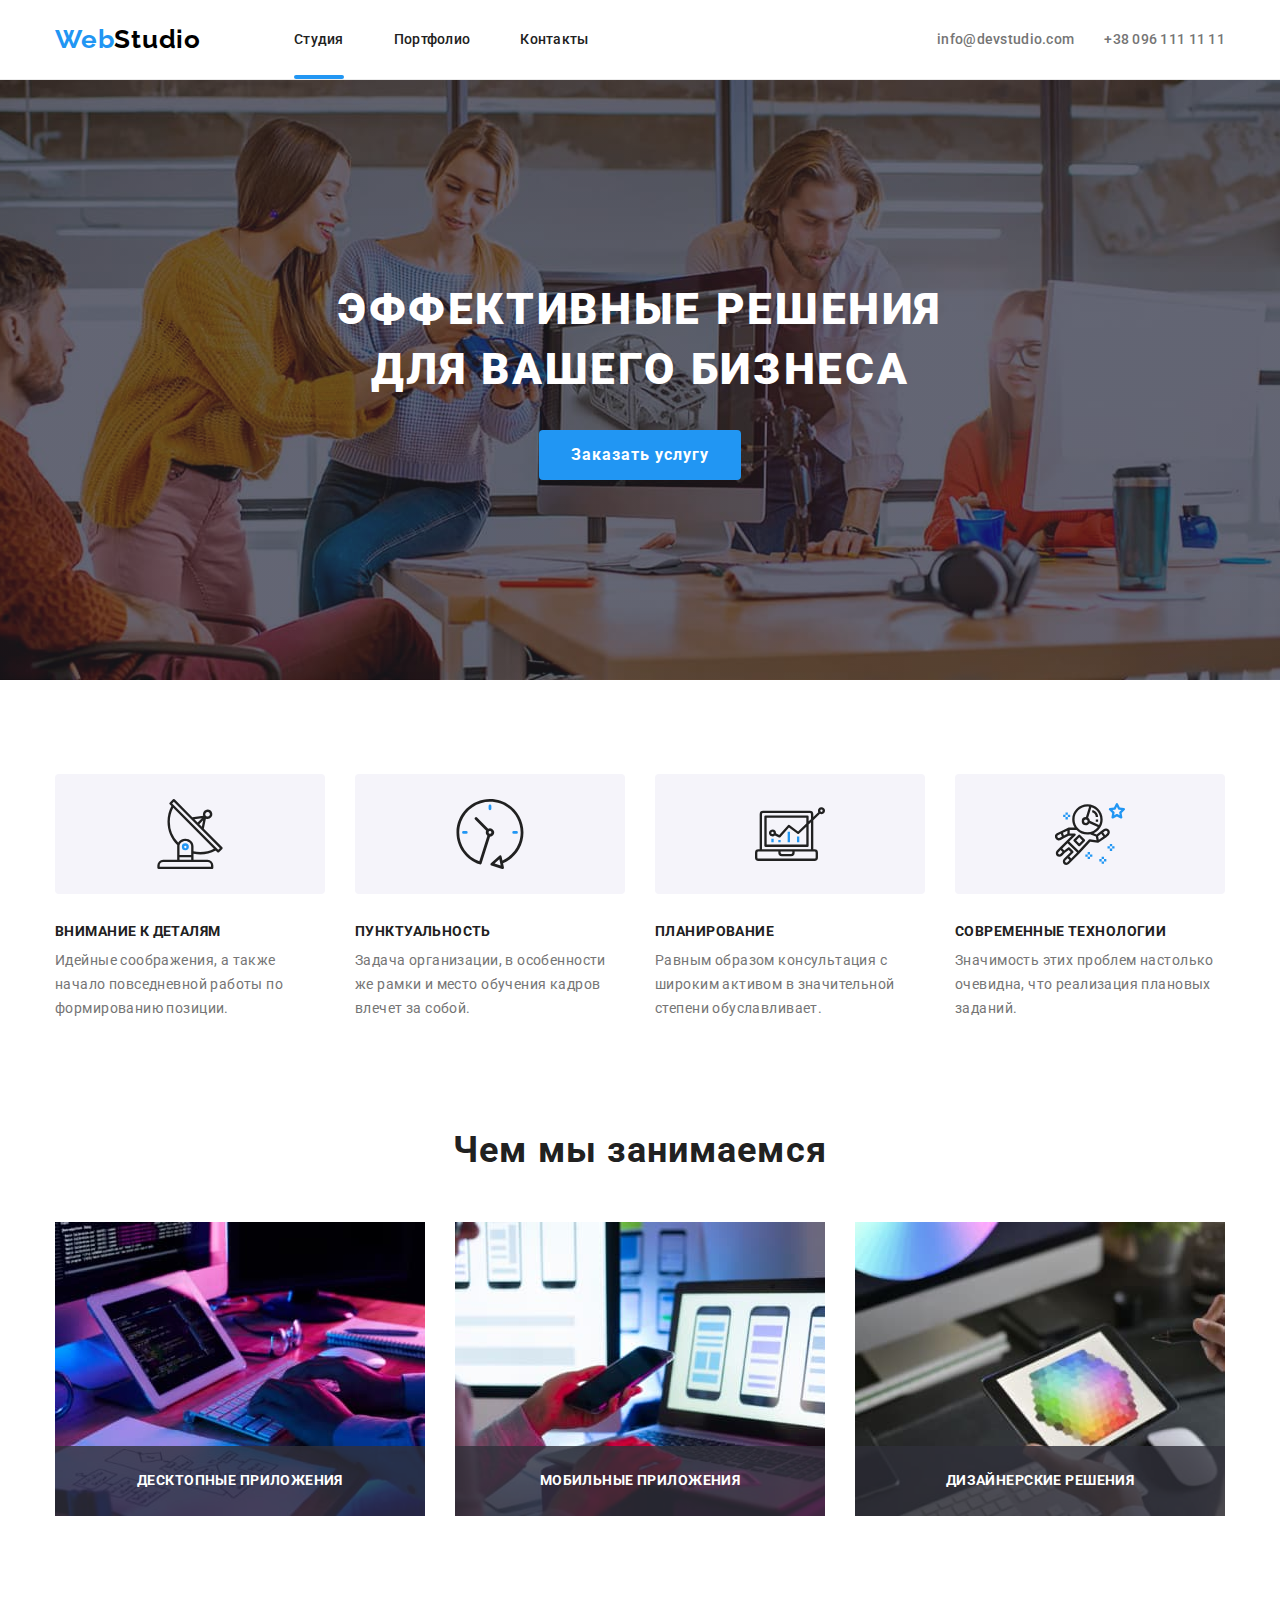
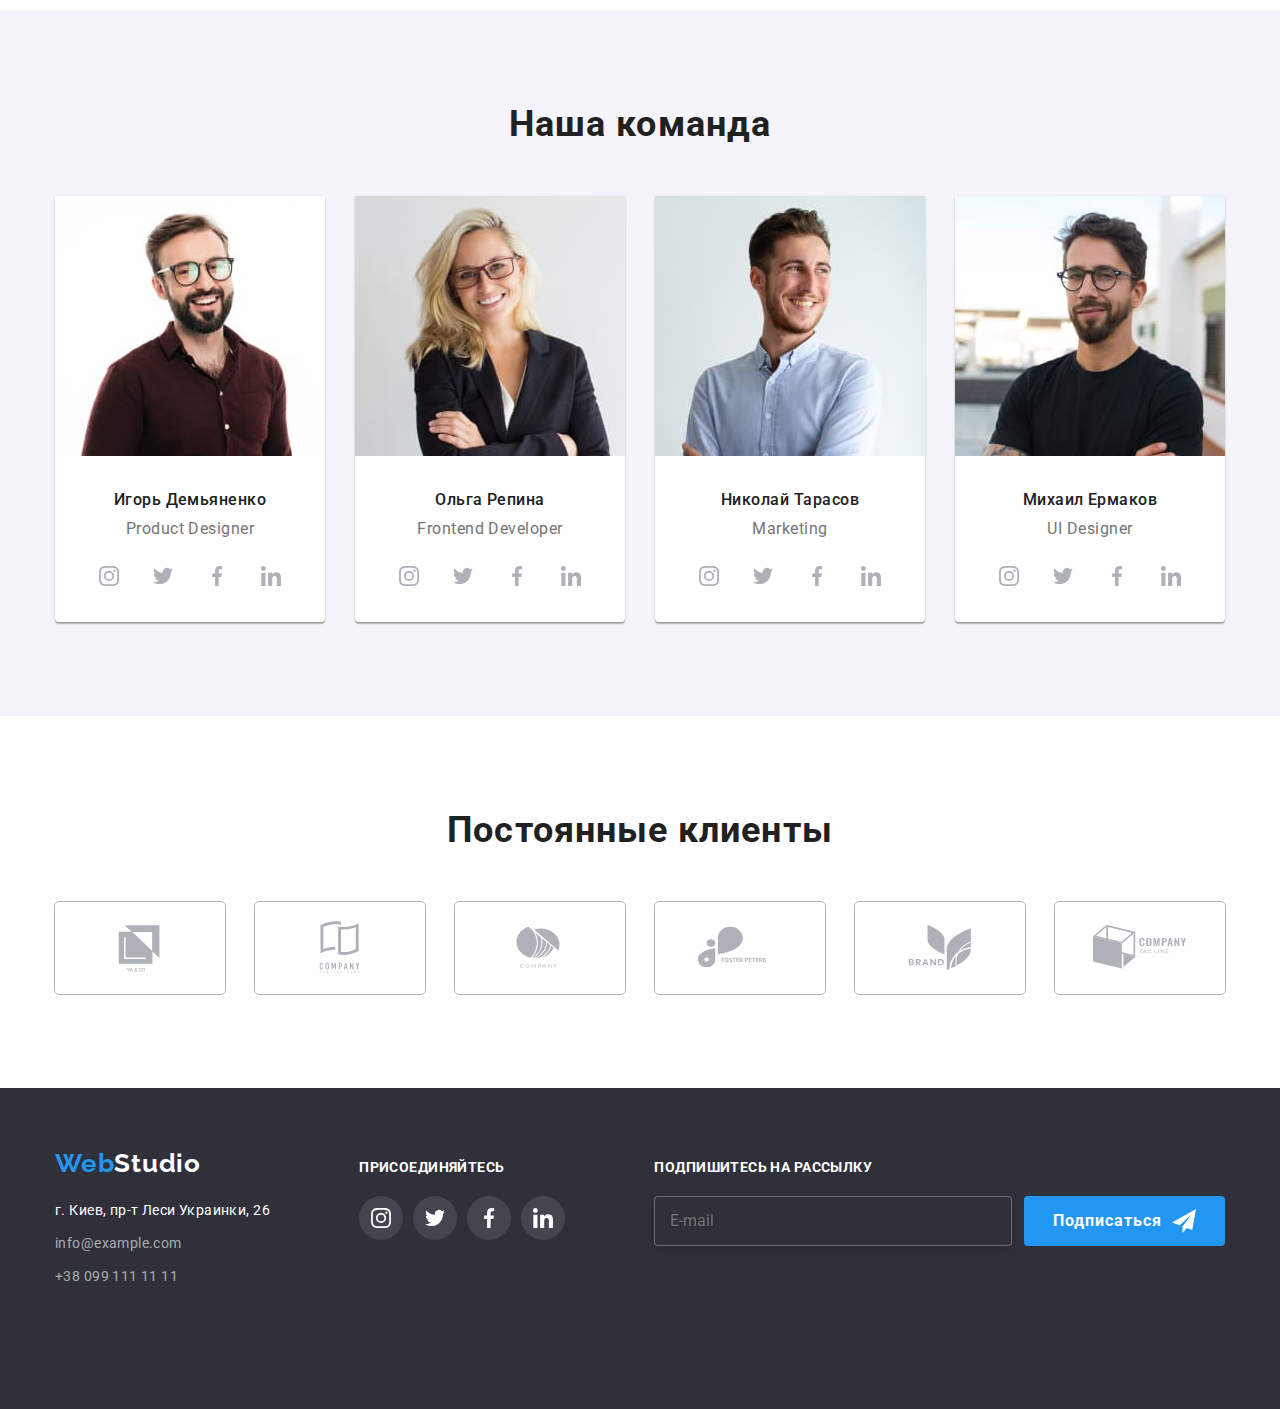
==== commit f69be916: "looks like ive done" ====
--- a/index.html
+++ b/index.html
@@ -15,37 +15,53 @@
 <body>
     <header class="header">
         <div class="container header__container">
-        <nav class="nav">
+            
         <a class="emblem header-emblem" href="./index.html">Web<span class="header-emblem__span">Studio</span></a>
-        
-            <ul class="nav__list">
-                <li class="nav__item"> <a class="nav__link nav__link--current" href="./index.html">Студия</a></li>
-                <li class="nav__item"><a class="nav__link" href="./portfolio.html">Портфолио</a></li>
-                <li class="nav__item"><a class="nav__link"href="">Контакты</a></li>
-            </ul>
-            <button class="burger-menu" type="button" data-menu-button>
+            
+        <button class="burger-menu" type="button" data-menu-button >
                 <svg class="burger-icon">
                     <use class="burger-open" href="./images/icon.svg#menu_burger"></use>
                     <use class="burger-close" href="./images/icon.svg#close_menu"></use>
                 </svg>
-                </button>
-                <div class="burger-container" data-menu-button></div>
+        </button>
+                
+        <div class="menu-container" data-menu >
+                <ul class="nav__list">
+                        <li class="nav__item"> <a class="nav__link nav__link--current" href="./index.html">Студия</a></li>
+                        <li class="nav__item"><a class="nav__link" href="./portfolio.html">Портфолио</a></li>
+                        <li class="nav__item"><a class="nav__link"href="">Контакты</a></li>
+                </ul>
+             <div class="header-contacts-group">
+                <div class="header-contacts">    
+                    <a class="header-contacts__link mail" href="mailto:info@devstudio.com">
+                        <svg class="header-contacts__icon">
+                        <use href="./images/icon.svg#envelope" ></use>
+                    </svg>
+                    info@devstudio.com
+                    </a> 
+                    
+                    <a class="header-contacts__link phone" href="tel:+380961111111">
+                        <svg class="header-contacts__icon">
+                        <use href="./images/icon.svg#phone" ></use>
+                    </svg>
+                    +38 096 111 11 11
+                    </a> 
+                </div>
+                <div class="header-socials">
+                    <a href="" class="header-socials__link">Instagram</a>
+                    <span class="header-socials__span"></span>
+                    <a href="" class="header-socials__link">Twitter</a>
+                    <span class="header-socials__span"></span>
+                    <a href="" class="header-socials__link">Facebook</a>
+                    <span class="header-socials__span"></span>
+                    <a href="" class="header-socials__link">Linkedin</a>
+                    <span class="header-socials__span"></span>
+                </div>
+            </div>
+
+        </div>
         </nav>
-       <div class="header-contacts" data-menu-button>    
-                <a class="header-contacts__link" href="mailto:info@devstudio.com">
-                    <svg class="header-contacts__icon">
-                    <use href="./images/icon.svg#envelope" ></use>
-                </svg>
-                info@devstudio.com
-                </a> 
-                
-                <a class="header-contacts__link" href="tel:+380961111111">
-                    <svg class="header-contacts__icon">
-                    <use href="./images/icon.svg#phone" ></use>
-                </svg>
-                +38 096 111 11 11
-                </a> 
-        </div>
+       
         
         </div>       
     </header>
@@ -543,7 +559,7 @@
         </div>
         </section>
     </main>
-    <footer class="page-footer section">
+    <footer class="page-footer">
         <div class="container footer">
             <div class="footer-address">
             <a class="emblem footer__emblem" href="./index.html">Web<span>Studio</span></a>
--- a/css/styles.min.css
+++ b/css/styles.min.css
@@ -1,2 +1,2 @@
-ul{list-style:none;padding:0;margin:0}a{text-decoration:none;color:var(--main-text-color)}h1,h2,h3,p{margin:0}.section{padding-top:60px;padding-bottom:60px}@media screen and (min-width: 1200px){.section{padding-top:94px;padding-bottom:94px}}picture{display:block}:root{--text-color: #757575;--main-text-color:#212121;--accent-color: #2196F3;--background: #2F303A;--team-color: #F5F4FA;--main-color: #fff;--link-color: #AFB1B8;--primari-font: 'Roboto', sans-serif;--secondary-font: 'Raleway', sans-serif}body{font-family:'Roboto', sans-serif;color:var(--main-text-color)}@media screen and (max-width: 768px){body{margin-top:60px}}@media screen and (min-width: 768px){body{margin-top:80px}}.container{max-width:480px;min-width:0px;padding-left:15px;padding-right:15px;margin:0 auto}@media screen and (min-width: 768px){.container{min-width:768px}}@media screen and (min-width: 1200px){.container{min-width:1200px}}.header{position:fixed;top:0;left:0;width:100%;height:60px;background-color:var(--main-color);border-bottom:1px solid #ECECEC;z-index:100}@media screen and (min-width: 768px){.header{height:80px}}.header__container{height:100%;display:-webkit-box;display:-ms-flexbox;display:flex;-webkit-box-align:center;-ms-flex-align:center;align-items:center;-webkit-box-pack:justify;-ms-flex-pack:justify;justify-content:space-between}.nav{display:-webkit-box;display:-ms-flexbox;display:flex;-webkit-box-align:center;-ms-flex-align:center;align-items:center}@media screen and (max-width: 767px){.nav{width:100%;-webkit-box-pack:justify;-ms-flex-pack:justify;justify-content:space-between}}.nav__list{display:none}@media screen and (min-width: 768px){.nav__list{display:-webkit-box;display:-ms-flexbox;display:flex}}.header-contacts{display:none}@media screen and (min-width: 768px) and (max-width: 1199px){.header-contacts{display:-webkit-box;display:-ms-flexbox;display:flex;-webkit-box-orient:vertical;-webkit-box-direction:normal;-ms-flex-direction:column;flex-direction:column;-webkit-box-pack:center;-ms-flex-pack:center;justify-content:center}}@media screen and (min-width: 1200px){.header-contacts{display:-webkit-box;display:-ms-flexbox;display:flex;-webkit-box-align:center;-ms-flex-align:center;align-items:center}}.burger-menu{display:block;border:none;background-color:#fff}@media screen and (min-width: 768px){.burger-menu{display:none}}.burger-menu .burger-close{opacity:0}.burger-menu.is-open .burger-open{opacity:0}.burger-menu.is-open .burger-close{opacity:1}.burger-icon{width:40px;height:40px;fill:var(--main-text-color)}.burger-menu:hover .burger-icon,.burger-menu:focus .burger-icon{fill:var(--accent-color)}.burger-container{position:absolute;top:0;left:0;width:100%;height:100vw;background-color:var(--main-color);opacity:0;z-index:-1;pointer-events:none}.burger-container.is-open{opacity:1}.hero{margin:0 auto;padding-top:118px;padding-bottom:118px;width:100%;background-repeat:no-repeat;background-size:cover;background-position:center}@media screen and (max-width: 480px){.hero{background-image:-webkit-gradient(linear, left top, left bottom, from(rgba(47,48,58,0.4)), to(rgba(47,48,58,0.4))),url(../../../images/hero-mobile1x.jpg);background-image:linear-gradient(to bottom, rgba(47,48,58,0.4), rgba(47,48,58,0.4)),url(../../../images/hero-mobile1x.jpg)}}@media (min-device-pixel-ratio: 2), (-webkit-min-device-pixel-ratio: 2), (min-resolution: 192dpi), (min-resolution: 2dppx){.hero{background-image:-webkit-gradient(linear, left top, left bottom, from(rgba(47,48,58,0.4)), to(rgba(47,48,58,0.4))),url(../../../images/hero-mobile2x.jpg);background-image:linear-gradient(to bottom, rgba(47,48,58,0.4), rgba(47,48,58,0.4)),url(../../../images/hero-mobile2x.jpg)}}@media screen and (min-width: 480px) and (max-width: 767px){.hero{background-image:-webkit-gradient(linear, left top, left bottom, from(rgba(47,48,58,0.4)), to(rgba(47,48,58,0.4))),url(../../../images/hero-tablet1x.jpg);background-image:linear-gradient(to bottom, rgba(47,48,58,0.4), rgba(47,48,58,0.4)),url(../../../images/hero-tablet1x.jpg)}}@media (min-device-pixel-ratio: 2), (-webkit-min-device-pixel-ratio: 2), (min-resolution: 192dpi), (min-resolution: 2dppx){.hero{background-image:-webkit-gradient(linear, left top, left bottom, from(rgba(47,48,58,0.4)), to(rgba(47,48,58,0.4))),url(../../../images/hero-tablet2x.jpg);background-image:linear-gradient(to bottom, rgba(47,48,58,0.4), rgba(47,48,58,0.4)),url(../../../images/hero-tablet2x.jpg)}}@media screen and (min-width: 768px){.hero{padding-top:200px;padding-bottom:200px;background-image:-webkit-gradient(linear, left top, left bottom, from(rgba(47,48,58,0.4)), to(rgba(47,48,58,0.4))),url(../../../images/hero-screen1x.jpg);background-image:linear-gradient(to bottom, rgba(47,48,58,0.4), rgba(47,48,58,0.4)),url(../../../images/hero-screen1x.jpg)}}@media (min-device-pixel-ratio: 2), (-webkit-min-device-pixel-ratio: 2), (min-resolution: 192dpi), (min-resolution: 2dppx){.hero{background-image:-webkit-gradient(linear, left top, left bottom, from(rgba(47,48,58,0.4)), to(rgba(47,48,58,0.4))),url(../../../images/hero-screen2x.jpg);background-image:linear-gradient(to bottom, rgba(47,48,58,0.4), rgba(47,48,58,0.4)),url(../../../images/hero-screen2x.jpg)}}.hero__title{margin-bottom:30px;font-weight:900;font-size:26px;line-height:162%;text-align:center;letter-spacing:0.06em;text-transform:uppercase;color:var(--main-color)}@media screen and (min-width: 1200px){.hero__title{font-size:44px;line-height:136%}}.hero__button{display:block;margin:0 auto;padding:10px 32px;font-weight:700;font-size:16px;line-height:188%;letter-spacing:0.06em;color:var(--main-color);border:none;border-radius:4px;background-color:var(--accent-color);cursor:pointer}.backdrop{position:fixed;overflow-y:scroll;top:0;left:0;width:100%;height:100%;z-index:101;opacity:1;background-color:rgba(0,0,0,0.2)}@media screen and (max-width: 479px){.backdrop{padding:10px}}.backdrop.is-hidden{opacity:0;pointer-events:none}.modal{position:absolute;padding:40px;background-color:var(--main-color);-webkit-box-shadow:0px 1px 3px rgba(0,0,0,0.12),0px 1px 1px rgba(0,0,0,0.14),0px 2px 1px rgba(0,0,0,0.2);box-shadow:0px 1px 3px rgba(0,0,0,0.12),0px 1px 1px rgba(0,0,0,0.14),0px 2px 1px rgba(0,0,0,0.2);border-radius:4px}@media screen and (min-width: 1200px){.modal{width:528px;height:581px;top:50%;left:50%;-webkit-transform:translate(-50%, -50%);transform:translate(-50%, -50%)}}@media screen and (min-width: 480px) and (max-width: 1199px){.modal{width:450px;height:609px;top:50%;left:50%;-webkit-transform:translate(-50%, -50%);transform:translate(-50%, -50%)}}@media screen and (max-width: 479px){.modal{width:100%;max-width:450px}}.modal__closing-button{position:absolute;top:8px;right:8px;width:30px;height:30px;border-radius:50%;border:1px solid rgba(0,0,0,0.1);background-color:var(--main-color)}.modal__closing-icon{fill:black}.modal__closing-button:hover .modal__closing-icon,.modal__closing-button:focus .modal__closing-icon{fill:var(--accent-color)}.modal__form h2{margin-bottom:30px;font-weight:700;font-size:20px;line-height:150%;text-align:center;letter-spacing:0.03em;color:#212121}.form-field{position:relative;display:-webkit-box;display:-ms-flexbox;display:flex;-webkit-box-orient:vertical;-webkit-box-direction:normal;-ms-flex-direction:column;flex-direction:column;-webkit-box-pack:center;-ms-flex-pack:center;justify-content:center;cursor:pointer;margin-bottom:28px}.form-field__input{padding-left:42px;height:40px;border:1px solid rgba(33,33,33,0.2);border-radius:4px}.form-field__label{position:absolute;top:0;left:0;-webkit-transform:translateY(-120%);transform:translateY(-120%);font-size:12px;line-height:114%;letter-spacing:0.01em;color:var(--text-color)}.form-field:hover .form-field__label,.form-field:focus-within .form-field__label{color:var(--accent-color)}.form-svg{position:absolute;top:14px;left:14px}.form-field:hover .form-svg,.form-field:focus-within .form-svg{fill:var(--accent-color)}.textarea{margin-bottom:20px}.form-field__textarea{height:120px;border:1px solid rgba(33,33,33,0.2);border-radius:4px;resize:none;padding:12px 16px}.form-field__textarea:placeholder-shown{font-weight:400;font-size:14px;line-height:117%;letter-spacing:0.01em;color:rgba(117,117,117,0.5)}.form-field__checkbox{display:-webkit-box;display:-ms-flexbox;display:flex;-webkit-box-align:center;-ms-flex-align:center;align-items:center;font-size:12px;line-height:116%;letter-spacing:0.03em;color:var(--text-color)}.form-field__checkbox a{margin-left:5px;color:var(--accent-color);text-decoration:underline}input[type="checkbox"]{-webkit-appearance:none;-moz-appearance:none;appearance:none}.form-field__icon{display:block;margin-right:8px;width:16px;height:15px;border:2px solid var(--main-text-color);border-radius:4px}input[type="checkbox"]:checked+.form-field__icon{background-image:url(../../../images/checkbox.svg);border:none;background-origin:border-box;background-size:contain}.modal__button{padding:10px 55px;display:block;margin:0 auto;border:none;border-radius:4px;background-color:var(--accent-color);font-weight:700;font-size:16px;line-height:188%;letter-spacing:0.06em;color:var(--main-color);cursor:pointer}@media screen and (min-width: 768px){.advantages__list{display:-webkit-box;display:-ms-flexbox;display:flex;-ms-flex-wrap:wrap;flex-wrap:wrap;margin:-15px}}@media screen and (max-width: 480px){.advantages__item{width:100%}}.advantages__item:not(:last-child){margin-bottom:30px}@media screen and (min-width: 768px){.advantages__item{margin:15px;width:354px}.advantages__item:last-child{margin-bottom:30px}}@media screen and (min-width: 1200px){.advantages__item{width:270px}}.advantages__group{position:relative;width:100%;height:120px;background-color:#F5F4FA;border-radius:4px;margin-bottom:30px}.advantages__icon{position:absolute;top:50%;left:50%;-webkit-transform:translate(-50%, -50%);transform:translate(-50%, -50%);width:70px;height:70px}.advanteges__title{margin-bottom:10px;font-weight:700;font-size:14px;line-height:112%;text-align:center;letter-spacing:0.03em;text-transform:uppercase;color:var(--main-text-color)}@media screen and (min-width: 1200px){.advanteges__title{text-align:start}}.advantages__text{font-size:14px;line-height:171%;letter-spacing:0.03em;color:var(--text-color)}.ourwork{display:none}@media screen and (min-width: 1200px){.ourwork{display:block;-webkit-box-pack:center;-ms-flex-pack:center;justify-content:center;padding-top:0}}.ourwork h2{margin-bottom:50px;font-weight:700;font-size:36px;line-height:116%;text-align:center;letter-spacing:0.03em;color:var(--main-text-color)}.ourwork__list{display:-webkit-box;display:-ms-flexbox;display:flex;-webkit-box-pack:center;-ms-flex-pack:center;justify-content:center}.ourwork__item{position:relative}.ourwork__item:not(:last-child){margin-right:30px}.ourwork__group img{display:block}.ourwork__text{position:absolute;display:block;padding:27px 82px;width:100%;height:70px;left:0;bottom:0;background-color:rgba(47,48,58,0.8);font-weight:700;font-size:14px;line-height:114%;text-align:center;letter-spacing:0.03em;text-transform:uppercase;color:var(--main-color)}.team{background-color:var(--team-color)}.team h2{margin-bottom:30px;font-weight:700;font-size:28px;line-height:117%;text-align:center;letter-spacing:0.03em;color:var(--main-text-color)}@media screen and (min-width: 768px){.team h2{margin-bottom:50px}}@media screen and (min-width: 768px){.team__list{display:-webkit-box;display:-ms-flexbox;display:flex;-ms-flex-wrap:wrap;flex-wrap:wrap;margin:-15px}}.team__item{margin-bottom:30px;background-color:var(--main-color);-webkit-box-shadow:0px 1px 3px rgba(0,0,0,0.12),0px 1px 1px rgba(0,0,0,0.14),0px 2px 1px rgba(0,0,0,0.2);box-shadow:0px 1px 3px rgba(0,0,0,0.12),0px 1px 1px rgba(0,0,0,0.14),0px 2px 1px rgba(0,0,0,0.2);border-radius:0px 0px 4px 4px}@media screen and (min-width: 768px){.team__item{margin:15px;width:354px}}@media screen and (min-width: 1200px){.team__item{width:270px}}.team__group{display:-webkit-box;display:-ms-flexbox;display:flex;-webkit-box-orient:vertical;-webkit-box-direction:normal;-ms-flex-direction:column;flex-direction:column;-webkit-box-align:center;-ms-flex-align:center;align-items:center;padding-top:30px;padding-bottom:24px}.team__group h3{margin-bottom:10px;font-weight:500;font-size:16px;line-height:119%;text-align:center;letter-spacing:0.03em;color:var(--main-text-color)}.team__group p{margin-bottom:16px;font-size:16px;line-height:119%;text-align:center;letter-spacing:0.03em;color:var(--text-color)}.socials{display:-webkit-box;display:-ms-flexbox;display:flex;-webkit-box-pack:center;-ms-flex-pack:center;justify-content:center}.socials__item:not(:last-child){margin-right:10px}.socials__link{display:-webkit-box;display:-ms-flexbox;display:flex;-webkit-box-align:center;-ms-flex-align:center;align-items:center;-webkit-box-pack:center;-ms-flex-pack:center;justify-content:center;width:44px;height:44px;border-radius:50%}.socials__link:hover{background-color:var(--accent-color)}.socials__svg{fill:var(--link-color)}.socials__link:hover .socials__svg{fill:var(--main-color)}.partners__title{margin-bottom:30px;font-weight:700;font-size:28px;line-height:117%;text-align:center;letter-spacing:0.03em;color:var(--main-text-color)}@media screen and (min-width: 1200px){.partners__title{margin-bottom:50px}}.partners-list{display:-webkit-box;display:-ms-flexbox;display:flex;-ms-flex-wrap:wrap;flex-wrap:wrap;margin:-15px}@media screen and (max-width: 480px){.partners-list{-webkit-box-pack:center;-ms-flex-pack:center;justify-content:center}}.partners__item{margin:15px}@media screen and (max-width: 480px){.partners__item{width:50%}}.partners__link{display:-webkit-box;display:-ms-flexbox;display:flex;-webkit-box-align:center;-ms-flex-align:center;align-items:center;-webkit-box-pack:center;-ms-flex-pack:center;justify-content:center;outline:1px solid var(--link-color);border-radius:4px;color:var(--link-color)}.partners__link:hover{outline:1px solid var(--accent-color);color:var(--accent-color)}@media screen and (min-width: 1200px){.partners__link{padding:16px 32px}}@media screen and (min-width: 768px) and (max-width: 1199px){.partners__link{padding:16px 60px}}@media screen and (min-width: 480px) and (max-width: 767px){.partners__link{padding:16px 52px}}@media screen and (max-width: 479px){.partners__link{padding:5% 7%;width:100%}}.partners__icon{width:106px;height:60px;fill:currentColor}.page-footer{background-color:var(--background)}.footer{display:-webkit-box;display:-ms-flexbox;display:flex;-webkit-box-orient:vertical;-webkit-box-direction:normal;-ms-flex-direction:column;flex-direction:column;-webkit-box-align:center;-ms-flex-align:center;align-items:center}@media screen and (min-width: 768px){.footer{-webkit-box-orient:horizontal;-webkit-box-direction:normal;-ms-flex-direction:row;flex-direction:row;-ms-flex-wrap:wrap;flex-wrap:wrap;-ms-flex-pack:distribute;justify-content:space-around;-webkit-box-align:baseline;-ms-flex-align:baseline;align-items:baseline}}@media screen and (min-width: 1200px){.footer{-webkit-box-pack:justify;-ms-flex-pack:justify;justify-content:space-between}}.address__list{text-align:center;font-style:normal;margin-bottom:60px}@media screen and (min-width: 1200px){.address__list{text-align:start}}.address__item+.address__item{margin-top:8px}@media screen and (min-width: 1200px){.address__item+.address__item{margin-top:9px}}.google-address{font-size:14px;line-height:171%;text-align:center;letter-spacing:0.03em;color:var(--main-color)}.footer-contacts{text-decoration:none;margin-bottom:60px;font-size:14px;line-height:171%;text-align:center;letter-spacing:0.03em;color:rgba(255,255,255,0.6)}.footer-socials{margin-bottom:60px}.footer-socials__title{margin-bottom:20px;font-weight:700;font-size:14px;line-height:114%;text-align:center;letter-spacing:0.03em;text-transform:uppercase;color:var(--main-color)}@media screen and (min-width: 1200px){.footer-socials__title{text-align:start}}.footer-socials__list{display:-webkit-box;display:-ms-flexbox;display:flex;-webkit-box-pack:center;-ms-flex-pack:center;justify-content:center}.footer-socials__item:not(:last-child){margin-right:10px}.footer-socials__link{display:-webkit-box;display:-ms-flexbox;display:flex;-webkit-box-align:center;-ms-flex-align:center;align-items:center;-webkit-box-pack:center;-ms-flex-pack:center;justify-content:center;width:44px;height:44px;border-radius:50%;background:rgba(255,255,255,0.1)}.footer-socials__link:hover,.footer-socials__link:focus{background-color:var(--accent-color)}.footer-socials__icon{width:20px;height:20px;fill:var(--main-color)}.footer-form__title{margin-bottom:20px;font-weight:700;font-size:14px;line-height:114%;text-align:center;letter-spacing:0.03em;text-transform:uppercase;color:var(--main-color)}@media screen and (min-width: 1200px){.footer-form__title{text-align:start}}@media screen and (max-width: 479px){.footer-form{width:100%}}@media screen and (min-width: 1200px){.footer-form__form{display:-webkit-box;display:-ms-flexbox;display:flex}}.footer-form__input{margin-bottom:20px;padding:15px;height:50px;border:1px solid rgba(255,255,255,0.3);-webkit-filter:drop-shadow(0px 4px 4px rgba(0,0,0,0.15));filter:drop-shadow(0px 4px 4px rgba(0,0,0,0.15));border-radius:4px;background-color:var(--background)}@media screen and (min-width: 1200px){.footer-form__input{margin-bottom:0;margin-right:12px;width:358px}}@media screen and (min-width: 768px) and (max-width: 1199px){.footer-form__input{width:450px}}@media screen and (min-width: 480px) and (max-width: 767px){.footer-form__input{width:450px}}@media screen and (max-width: 480px){.footer-form__input{display:block;max-width:450px;width:100%}}.footer-form__button{display:-webkit-box;display:-ms-flexbox;display:flex;margin:0 auto;-webkit-box-align:center;-ms-flex-align:center;align-items:center;padding:10px 29px;font-weight:700;font-size:16px;line-height:188%;text-align:center;letter-spacing:0.06em;border:none;border-radius:4px;background-color:var(--accent-color);color:var(--main-color);cursor:pointer}@media screen and (min-width: 1200px){.footer-form__button{margin:0}}.footer-form__icon{width:24px;height:24px;fill:var(--main-color);margin-left:10px}.categories{display:-webkit-box;display:-ms-flexbox;display:flex;-ms-flex-wrap:wrap;flex-wrap:wrap;margin:-7px -4px;margin-bottom:40px}@media screen and (min-width: 768px){.categories{-webkit-box-pack:center;-ms-flex-pack:center;justify-content:center}}@media screen and (min-width: 1200px){.categories{margin-bottom:50px}}.categories__item{margin:7px 4px}.categories__button{padding:6px 22px;font-weight:500;font-size:16px;line-height:162%;text-align:center;letter-spacing:0.03em;color:var(--main-text-color);border:none;border-radius:4px;background-color:var(--team-color);cursor:pointer}.categories__button:hover,.categories__button:focus{color:var(--main-color);background-color:var(--accent-color)}.portfolio__list{margin:-15px}@media screen and (min-width: 768px){.portfolio__list{display:-webkit-box;display:-ms-flexbox;display:flex;-ms-flex-wrap:wrap;flex-wrap:wrap}}@media screen and (max-width: 479px){.portfolio__list{-webkit-box-align:center;-ms-flex-align:center;align-items:center}}.portfolio__item{margin:15px;background:#FFFFFF;border:1px solid #EEEEEE;background:var(--main-color)}.portfolio__item:hover,.portfolio__item:focus{border:1px solid #EEEEEE;-webkit-box-shadow:0px 1px 1px rgba(0,0,0,0.12),0px 4px 4px rgba(0,0,0,0.06),1px 4px 6px rgba(0,0,0,0.16);box-shadow:0px 1px 1px rgba(0,0,0,0.12),0px 4px 4px rgba(0,0,0,0.06),1px 4px 6px rgba(0,0,0,0.16)}@media screen and (min-width: 768px){.portfolio__item{width:354px}}@media screen and (min-width: 480px) and (max-width: 767px){.portfolio__item{width:450px}}@media screen and (max-width: 479px){.portfolio__item{max-width:450px;width:100%}}.card__effect{position:relative;overflow:hidden}.card-effect__text{position:absolute;display:block;top:0;left:0;width:100%;height:100%;background-color:rgba(33,150,243,0.9);padding:77px 24px;font-size:18px;line-height:156%;letter-spacing:0.03em;color:var(--main-color);-webkit-transform:translateY(100%);transform:translateY(100%);-webkit-transition:500ms -webkit-transform cubic-bezier(0.075, 0.82, 0.165, 1);transition:500ms -webkit-transform cubic-bezier(0.075, 0.82, 0.165, 1);transition:500ms transform cubic-bezier(0.075, 0.82, 0.165, 1);transition:500ms transform cubic-bezier(0.075, 0.82, 0.165, 1), 500ms -webkit-transform cubic-bezier(0.075, 0.82, 0.165, 1)}.portfolio__item:hover .card-effect__text,.portfolio__item:focus .card-effect__text{-webkit-transform:translateY(0);transform:translateY(0)}.portfolio__group{padding:20px 24px}.portfolio-title{margin-bottom:4px;font-weight:700;font-size:18px;line-height:200%;letter-spacing:0.06em;color:var(--main-text-color)}.portfolio__text{font-size:16px;line-height:188%;letter-spacing:0.03em;color:var(--text-color)}.nav__item:not(:last-child){margin-right:50px}.nav__link{position:relative;padding-top:32px;padding-bottom:32px;font-weight:500;font-size:14px;line-height:1.14px;letter-spacing:0.02em;color:var(--main-text-color)}.nav__link:hover,.nav__link:focus{color:var(--accent-color)}.nav__link--current{color:var(--accent-color)}.nav__link--current::after{position:absolute;content:"";bottom:0;left:0;width:100%;height:4px;border-radius:4px;background-color:var(--accent-color)}.header-contacts__link{display:-webkit-box;display:-ms-flexbox;display:flex;-webkit-box-align:center;-ms-flex-align:center;align-items:center}.header-contacts__link:hover,.header-contacts__link:focus{color:var(--accent-color)}@media screen and (min-width: 768px) and (max-width: 1199px){.header-contacts__link{font-weight:500;font-size:12px;line-height:1.16;letter-spacing:0.02em;color:var(--text-color)}}.header-contacts__link+.header-contacts__link{margin-top:10px}@media screen and (min-width: 1200px){.header-contacts__link{font-weight:500;font-size:14px;line-height:1.14;letter-spacing:0.02em;color:#757575}.header-contacts__link+.header-contacts__link{margin-top:0;margin-left:30px}}.header-contacts__icon{margin-right:8px;fill:currentColor}@media screen and (min-width: 768px) and (max-width: 1199px){.header-contacts__icon{width:12px;height:12px}}@media screen and (min-width: 1200px){.header-contacts__icon{width:16px;height:16px}}.emblem{text-decoration:none;font-family:'Raleway';font-weight:700;display:block;letter-spacing:0.03em;color:var(--accent-color)}@media screen and (max-width: 1199px){.emblem{font-size:24px;line-height:1.16}}@media screen and (min-width: 1200px){.emblem{font-size:26px;line-height:1.19}}@media screen and (min-width: 1200px){.header-emblem{margin-right:93px}}@media screen and (min-width: 768px) and (max-width: 1199px){.header-emblem{margin-right:88px}}.footer__emblem{text-align:center;margin-bottom:20px}@media screen and (min-width: 1200px){.footer__emblem{text-align:start}}.header-emblem__span{color:black}.footer__emblem span{color:var(--main-color)}
+ul{list-style:none;padding:0;margin:0}a{text-decoration:none;color:var(--main-text-color)}h1,h2,h3,p{margin:0}.section{padding-top:60px;padding-bottom:60px}@media screen and (min-width: 1200px){.section{padding-top:94px;padding-bottom:94px}}picture{display:block}:root{--text-color: #757575;--main-text-color:#212121;--accent-color: #2196F3;--background: #2F303A;--team-color: #F5F4FA;--main-color: #fff;--link-color: #AFB1B8;--primari-font: 'Roboto', sans-serif;--secondary-font: 'Raleway', sans-serif}body{font-family:'Roboto', sans-serif;color:var(--main-text-color)}@media screen and (max-width: 768px){body{margin-top:60px}}@media screen and (min-width: 768px){body{margin-top:80px}}.container{max-width:480px;min-width:0px;padding-left:15px;padding-right:15px;margin:0 auto}@media screen and (min-width: 768px){.container{min-width:768px}}@media screen and (min-width: 1200px){.container{min-width:1200px}}.header{position:fixed;top:0;left:0;width:100%;height:60px;background-color:var(--main-color);border-bottom:1px solid #ECECEC;z-index:100}@media screen and (min-width: 768px){.header{height:80px}}.header__container{height:100%;display:-webkit-box;display:-ms-flexbox;display:flex;-webkit-box-align:center;-ms-flex-align:center;align-items:center;-webkit-box-pack:justify;-ms-flex-pack:justify;justify-content:space-between}@media screen and (max-width: 767px){.nav__list{display:block}}@media screen and (min-width: 768px){.nav__list{display:-webkit-box;display:-ms-flexbox;display:flex}}@media screen and (max-width: 767px){.header-contacts{display:-webkit-box;display:-ms-flexbox;display:flex;-webkit-box-orient:vertical;-webkit-box-direction:reverse;-ms-flex-direction:column-reverse;flex-direction:column-reverse}}@media screen and (min-width: 768px) and (max-width: 1199px){.header-contacts{display:-webkit-box;display:-ms-flexbox;display:flex;-webkit-box-orient:vertical;-webkit-box-direction:normal;-ms-flex-direction:column;flex-direction:column;-webkit-box-pack:center;-ms-flex-pack:center;justify-content:center}}@media screen and (min-width: 1200px){.header-contacts{display:-webkit-box;display:-ms-flexbox;display:flex;-webkit-box-align:center;-ms-flex-align:center;align-items:center}}.burger-menu{display:block;margin-left:auto;border:none;background-color:#fff;z-index:101}@media screen and (min-width: 768px){.burger-menu{display:none}}.burger-menu .burger-close{opacity:0}.burger-menu.is-open .burger-open{opacity:0}.burger-menu.is-open .burger-close{opacity:1}@media screen and (max-width: 767px){.menu-container{position:absolute;top:0;left:0;width:100%;height:796px;background-color:#fff;padding:48px 40px;opacity:0;visibility:hidden;pointer-events:none;display:-webkit-box;display:-ms-flexbox;display:flex;-webkit-box-orient:vertical;-webkit-box-direction:normal;-ms-flex-direction:column;flex-direction:column;-webkit-box-pack:justify;-ms-flex-pack:justify;justify-content:space-between}}@media screen and (min-width: 768px){.menu-container{display:-webkit-box;display:-ms-flexbox;display:flex;-webkit-box-align:center;-ms-flex-align:center;align-items:center;-webkit-box-pack:justify;-ms-flex-pack:justify;justify-content:space-between;width:100%}}.menu-container.is-open{opacity:1;visibility:inherit;pointer-events:all}.burger-icon{width:40px;height:40px;fill:var(--main-text-color)}.burger-menu:hover .burger-icon,.burger-menu:focus .burger-icon{fill:var(--accent-color)}.header-socials__link{margin:10px;font-weight:500;font-size:18px;line-height:1.22;letter-spacing:0.02em;color:var(--accent-color)}.header-socials__span{width:1px;height:22px;border:1px solid rgba(33,33,33,0.2)}.hero{margin:0 auto;padding-top:118px;padding-bottom:118px;width:100%;background-repeat:no-repeat;background-size:cover;background-position:center}@media screen and (max-width: 479px){.hero{background-image:-webkit-gradient(linear, left top, left bottom, from(rgba(47,48,58,0.4)), to(rgba(47,48,58,0.4))),url(../../../images/hero-mobile1x.jpg);background-image:linear-gradient(to bottom, rgba(47,48,58,0.4), rgba(47,48,58,0.4)),url(../../../images/hero-mobile1x.jpg)}}@media (min-device-pixel-ratio: 2), (-webkit-min-device-pixel-ratio: 2), (min-resolution: 192dpi), (min-resolution: 2dppx){.hero{background-image:-webkit-gradient(linear, left top, left bottom, from(rgba(47,48,58,0.4)), to(rgba(47,48,58,0.4))),url(../../../images/hero-mobile2x.jpg);background-image:linear-gradient(to bottom, rgba(47,48,58,0.4), rgba(47,48,58,0.4)),url(../../../images/hero-mobile2x.jpg)}}@media screen and (min-width: 480px) and (max-width: 767px){.hero{background-image:-webkit-gradient(linear, left top, left bottom, from(rgba(47,48,58,0.4)), to(rgba(47,48,58,0.4))),url(../../../images/hero-tablet1x.jpg);background-image:linear-gradient(to bottom, rgba(47,48,58,0.4), rgba(47,48,58,0.4)),url(../../../images/hero-tablet1x.jpg)}}@media (min-device-pixel-ratio: 2), (-webkit-min-device-pixel-ratio: 2), (min-resolution: 192dpi), (min-resolution: 2dppx){.hero{background-image:-webkit-gradient(linear, left top, left bottom, from(rgba(47,48,58,0.4)), to(rgba(47,48,58,0.4))),url(../../../images/hero-tablet2x.jpg);background-image:linear-gradient(to bottom, rgba(47,48,58,0.4), rgba(47,48,58,0.4)),url(../../../images/hero-tablet2x.jpg)}}@media screen and (min-width: 768px){.hero{padding-top:200px;padding-bottom:200px;background-image:-webkit-gradient(linear, left top, left bottom, from(rgba(47,48,58,0.4)), to(rgba(47,48,58,0.4))),url(../../../images/hero-screen1x.jpg);background-image:linear-gradient(to bottom, rgba(47,48,58,0.4), rgba(47,48,58,0.4)),url(../../../images/hero-screen1x.jpg)}}@media (min-device-pixel-ratio: 2), (-webkit-min-device-pixel-ratio: 2), (min-resolution: 192dpi), (min-resolution: 2dppx){.hero{background-image:-webkit-gradient(linear, left top, left bottom, from(rgba(47,48,58,0.4)), to(rgba(47,48,58,0.4))),url(../../../images/hero-screen2x.jpg);background-image:linear-gradient(to bottom, rgba(47,48,58,0.4), rgba(47,48,58,0.4)),url(../../../images/hero-screen2x.jpg)}}.hero__title{margin-bottom:30px;font-weight:900;font-size:26px;line-height:162%;text-align:center;letter-spacing:0.06em;text-transform:uppercase;color:var(--main-color)}@media screen and (min-width: 1200px){.hero__title{font-size:44px;line-height:136%}}.hero__button{display:block;margin:0 auto;padding:10px 32px;font-weight:700;font-size:16px;line-height:188%;letter-spacing:0.06em;color:var(--main-color);border:none;border-radius:4px;background-color:var(--accent-color);cursor:pointer}.backdrop{position:fixed;overflow-y:scroll;top:0;left:0;width:100%;height:100%;z-index:101;opacity:1;background-color:rgba(0,0,0,0.2);-webkit-transition:250ms opacity cubic-bezier(0.4, 0, 0.2, 1);transition:250ms opacity cubic-bezier(0.4, 0, 0.2, 1)}@media screen and (max-width: 479px){.backdrop{padding:auto}}.backdrop.is-hidden{opacity:0;pointer-events:none}.modal{position:absolute;padding:40px;background-color:var(--main-color);-webkit-box-shadow:0px 1px 3px rgba(0,0,0,0.12),0px 1px 1px rgba(0,0,0,0.14),0px 2px 1px rgba(0,0,0,0.2);box-shadow:0px 1px 3px rgba(0,0,0,0.12),0px 1px 1px rgba(0,0,0,0.14),0px 2px 1px rgba(0,0,0,0.2);border-radius:4px}@media screen and (min-width: 1200px){.modal{width:528px;height:581px;top:50%;left:50%;-webkit-transform:translate(-50%, -50%);transform:translate(-50%, -50%)}}@media screen and (min-width: 480px) and (max-width: 1199px){.modal{width:450px;height:609px;top:50%;left:50%;-webkit-transform:translate(-50%, -50%);transform:translate(-50%, -50%)}}@media screen and (max-width: 479px){.modal{width:100%;max-width:450px}}.modal__closing-button{position:absolute;top:8px;right:8px;width:30px;height:30px;border-radius:50%;border:1px solid rgba(0,0,0,0.1);background-color:var(--main-color)}.modal__closing-icon{fill:black;-webkit-transition:250ms fill cubic-bezier(0.4, 0, 0.2, 1);transition:250ms fill cubic-bezier(0.4, 0, 0.2, 1)}.modal__closing-button:hover .modal__closing-icon,.modal__closing-button:focus .modal__closing-icon{fill:var(--accent-color)}.modal__form h2{margin-bottom:30px;font-weight:700;font-size:20px;line-height:150%;text-align:center;letter-spacing:0.03em;color:#212121}.form-field{position:relative;display:-webkit-box;display:-ms-flexbox;display:flex;-webkit-box-orient:vertical;-webkit-box-direction:normal;-ms-flex-direction:column;flex-direction:column;-webkit-box-pack:center;-ms-flex-pack:center;justify-content:center;cursor:pointer;margin-bottom:28px}.form-field__input{padding-left:42px;height:40px;border:1px solid rgba(33,33,33,0.2);border-radius:4px}.form-field__label{position:absolute;top:0;left:0;-webkit-transform:translateY(-120%);transform:translateY(-120%);font-size:12px;line-height:114%;letter-spacing:0.01em;color:var(--text-color);-webkit-transition:250ms color cubic-bezier(0.4, 0, 0.2, 1);transition:250ms color cubic-bezier(0.4, 0, 0.2, 1)}.form-field:hover .form-field__label,.form-field:focus-within .form-field__label{color:var(--accent-color)}.form-svg{position:absolute;top:14px;left:14px}.form-field:hover .form-svg,.form-field:focus-within .form-svg{fill:var(--accent-color)}.textarea{margin-bottom:20px}.form-field__textarea{height:120px;border:1px solid rgba(33,33,33,0.2);border-radius:4px;resize:none;padding:12px 16px}.form-field__textarea:placeholder-shown{font-weight:400;font-size:14px;line-height:117%;letter-spacing:0.01em;color:rgba(117,117,117,0.5)}.form-field__checkbox{display:-webkit-box;display:-ms-flexbox;display:flex;-webkit-box-align:center;-ms-flex-align:center;align-items:center;font-size:12px;line-height:116%;letter-spacing:0.03em;color:var(--text-color)}.form-field__checkbox a{margin-left:5px;color:var(--accent-color);text-decoration:underline}input[type="checkbox"]{-webkit-appearance:none;-moz-appearance:none;appearance:none}.form-field__icon{display:block;margin-right:8px;width:16px;height:15px;border:2px solid var(--main-text-color);border-radius:4px}input[type="checkbox"]:checked+.form-field__icon{background-image:url(../../../images/checkbox.svg);border:none;background-origin:border-box;background-size:contain}.modal__button{padding:10px 55px;display:block;margin:0 auto;border:none;border-radius:4px;background-color:var(--accent-color);font-weight:700;font-size:16px;line-height:188%;letter-spacing:0.06em;color:var(--main-color);cursor:pointer}@media screen and (min-width: 768px){.advantages__list{display:-webkit-box;display:-ms-flexbox;display:flex;-ms-flex-wrap:wrap;flex-wrap:wrap;margin:-15px}}@media screen and (max-width: 480px){.advantages__item{width:100%}}.advantages__item:not(:last-child){margin-bottom:30px}@media screen and (min-width: 768px){.advantages__item{margin:15px;width:354px}.advantages__item:last-child{margin-bottom:30px}}@media screen and (min-width: 1200px){.advantages__item{width:270px}}.advantages__group{position:relative;width:100%;height:120px;background-color:#F5F4FA;border-radius:4px;margin-bottom:30px}.advantages__icon{position:absolute;top:50%;left:50%;-webkit-transform:translate(-50%, -50%);transform:translate(-50%, -50%);width:70px;height:70px}.advanteges__title{margin-bottom:10px;font-weight:700;font-size:14px;line-height:112%;text-align:center;letter-spacing:0.03em;text-transform:uppercase;color:var(--main-text-color)}@media screen and (min-width: 768px){.advanteges__title{text-align:start}}.advantages__text{font-size:14px;line-height:171%;letter-spacing:0.03em;color:var(--text-color)}.ourwork{display:none}@media screen and (min-width: 1200px){.ourwork{display:block;-webkit-box-pack:center;-ms-flex-pack:center;justify-content:center;padding-top:0}}.ourwork h2{margin-bottom:50px;font-weight:700;font-size:36px;line-height:116%;text-align:center;letter-spacing:0.03em;color:var(--main-text-color)}.ourwork__list{display:-webkit-box;display:-ms-flexbox;display:flex;-webkit-box-pack:center;-ms-flex-pack:center;justify-content:center}.ourwork__item{position:relative}.ourwork__item:not(:last-child){margin-right:30px}.ourwork__group img{display:block}.ourwork__text{position:absolute;display:block;padding:27px 82px;width:100%;height:70px;left:0;bottom:0;background-color:rgba(47,48,58,0.8);font-weight:700;font-size:14px;line-height:114%;text-align:center;letter-spacing:0.03em;text-transform:uppercase;color:var(--main-color)}.team{background-color:var(--team-color)}.team h2{margin-bottom:30px;font-weight:700;font-size:28px;line-height:117%;text-align:center;letter-spacing:0.03em;color:var(--main-text-color)}@media screen and (min-width: 768px){.team h2{margin-bottom:50px}}@media screen and (min-width: 1200px){.team h2{margin-bottom:50px;font-weight:700;font-size:36px;line-height:1.16;text-align:center;letter-spacing:0.03em;color:var(--main-text-color)}}@media screen and (min-width: 768px){.team__list{display:-webkit-box;display:-ms-flexbox;display:flex;-ms-flex-wrap:wrap;flex-wrap:wrap;margin:-15px}}.team__item{margin-bottom:30px;background-color:var(--main-color);-webkit-box-shadow:0px 1px 3px rgba(0,0,0,0.12),0px 1px 1px rgba(0,0,0,0.14),0px 2px 1px rgba(0,0,0,0.2);box-shadow:0px 1px 3px rgba(0,0,0,0.12),0px 1px 1px rgba(0,0,0,0.14),0px 2px 1px rgba(0,0,0,0.2);border-radius:0px 0px 4px 4px}@media screen and (min-width: 768px){.team__item{margin:15px;width:354px}}@media screen and (min-width: 1200px){.team__item{width:270px}}.team__group{display:-webkit-box;display:-ms-flexbox;display:flex;-webkit-box-orient:vertical;-webkit-box-direction:normal;-ms-flex-direction:column;flex-direction:column;-webkit-box-align:center;-ms-flex-align:center;align-items:center;padding-top:30px;padding-bottom:24px}.team__group h3{margin-bottom:10px;font-weight:500;font-size:16px;line-height:119%;text-align:center;letter-spacing:0.03em;color:var(--main-text-color)}.team__group p{margin-bottom:16px;font-size:16px;line-height:119%;text-align:center;letter-spacing:0.03em;color:var(--text-color)}.socials{display:-webkit-box;display:-ms-flexbox;display:flex;-webkit-box-pack:center;-ms-flex-pack:center;justify-content:center}.socials__item:not(:last-child){margin-right:10px}.socials__link{display:-webkit-box;display:-ms-flexbox;display:flex;-webkit-box-align:center;-ms-flex-align:center;align-items:center;-webkit-box-pack:center;-ms-flex-pack:center;justify-content:center;background-color:none;width:44px;height:44px;border-radius:50%;-webkit-transition:250ms background-color cubic-bezier(0.4, 0, 0.2, 1);transition:250ms background-color cubic-bezier(0.4, 0, 0.2, 1)}.socials__link:hover,.socials__link:focus{background-color:var(--accent-color)}.socials__svg{fill:var(--link-color)}.socials__link:hover .socials__svg{fill:var(--main-color)}.partners__title{margin-bottom:30px;font-weight:700;font-size:28px;line-height:117%;text-align:center;letter-spacing:0.03em;color:var(--main-text-color)}@media screen and (min-width: 1200px){.partners__title{margin-bottom:50px;font-weight:700;font-size:36px;line-height:1.16;text-align:center;letter-spacing:0.03em;color:var(--main-text-color)}}.partners-list{display:-webkit-box;display:-ms-flexbox;display:flex;-ms-flex-wrap:wrap;flex-wrap:wrap;margin:-15px}@media screen and (max-width: 480px){.partners-list{-webkit-box-pack:center;-ms-flex-pack:center;justify-content:center}}.partners__item{margin:15px}@media screen and (max-width: 480px){.partners__item{width:50%}}.partners__link{display:-webkit-box;display:-ms-flexbox;display:flex;-webkit-box-align:center;-ms-flex-align:center;align-items:center;-webkit-box-pack:center;-ms-flex-pack:center;justify-content:center;outline:1px solid var(--link-color);border-radius:4px;color:var(--link-color);-webkit-transition:250ms color cubic-bezier(0.4, 0, 0.2, 1),250ms outline cubic-bezier(0.4, 0, 0.2, 1);transition:250ms color cubic-bezier(0.4, 0, 0.2, 1),250ms outline cubic-bezier(0.4, 0, 0.2, 1)}.partners__link:hover,.partners__link:focus{outline:1px solid var(--accent-color);color:var(--accent-color)}@media screen and (min-width: 1200px){.partners__link{padding:16px 32px}}@media screen and (min-width: 768px) and (max-width: 1199px){.partners__link{padding:16px 60px}}@media screen and (min-width: 480px) and (max-width: 767px){.partners__link{padding:16px 52px}}@media screen and (max-width: 479px){.partners__link{padding:5% 7%;width:100%}}.partners__icon{width:106px;height:60px;fill:currentColor}.page-footer{background-color:var(--background)}.footer{display:-webkit-box;display:-ms-flexbox;display:flex;-webkit-box-orient:vertical;-webkit-box-direction:normal;-ms-flex-direction:column;flex-direction:column;-webkit-box-align:center;-ms-flex-align:center;align-items:center;padding-top:60px;padding-bottom:60px}@media screen and (min-width: 768px){.footer{-webkit-box-orient:horizontal;-webkit-box-direction:normal;-ms-flex-direction:row;flex-direction:row;-ms-flex-wrap:wrap;flex-wrap:wrap;-ms-flex-pack:distribute;justify-content:space-around;-webkit-box-align:baseline;-ms-flex-align:baseline;align-items:baseline}}@media screen and (min-width: 1200px){.footer{-webkit-box-pack:justify;-ms-flex-pack:justify;justify-content:space-between}}.address__list{text-align:center;font-style:normal;margin-bottom:60px}@media screen and (min-width: 1200px){.address__list{text-align:start}}.address__item+.address__item{margin-top:8px}@media screen and (min-width: 1200px){.address__item+.address__item{margin-top:9px}}.google-address{font-size:14px;line-height:171%;text-align:center;letter-spacing:0.03em;color:var(--main-color)}.footer-contacts{text-decoration:none;margin-bottom:60px;font-size:14px;line-height:171%;text-align:center;letter-spacing:0.03em;color:rgba(255,255,255,0.6)}.footer-socials{margin-bottom:60px}.footer-socials__title{margin-bottom:20px;font-weight:700;font-size:14px;line-height:114%;text-align:center;letter-spacing:0.03em;text-transform:uppercase;color:var(--main-color)}@media screen and (min-width: 1200px){.footer-socials__title{text-align:start}}.footer-socials__list{display:-webkit-box;display:-ms-flexbox;display:flex;-webkit-box-pack:center;-ms-flex-pack:center;justify-content:center}.footer-socials__item:not(:last-child){margin-right:10px}.footer-socials__link{display:-webkit-box;display:-ms-flexbox;display:flex;-webkit-box-align:center;-ms-flex-align:center;align-items:center;-webkit-box-pack:center;-ms-flex-pack:center;justify-content:center;width:44px;height:44px;border-radius:50%;background-color:rgba(255,255,255,0.1);-webkit-transition:250ms background-color cubic-bezier(0.4, 0, 0.2, 1);transition:250ms background-color cubic-bezier(0.4, 0, 0.2, 1)}.footer-socials__link:hover,.footer-socials__link:focus{background-color:var(--accent-color)}.footer-socials__icon{width:20px;height:20px;fill:var(--main-color)}.footer-form__title{margin-bottom:20px;font-weight:700;font-size:14px;line-height:114%;text-align:center;letter-spacing:0.03em;text-transform:uppercase;color:var(--main-color)}@media screen and (min-width: 1200px){.footer-form__title{text-align:start}}@media screen and (max-width: 479px){.footer-form{width:100%}}@media screen and (min-width: 1200px){.footer-form__form{display:-webkit-box;display:-ms-flexbox;display:flex}}.footer-form__input{margin-bottom:20px;padding:15px;height:50px;border:1px solid rgba(255,255,255,0.3);-webkit-filter:drop-shadow(0px 4px 4px rgba(0,0,0,0.15));filter:drop-shadow(0px 4px 4px rgba(0,0,0,0.15));border-radius:4px;background-color:var(--background)}@media screen and (min-width: 1200px){.footer-form__input{margin-bottom:0;margin-right:12px;width:358px}}@media screen and (min-width: 768px) and (max-width: 1199px){.footer-form__input{width:450px}}@media screen and (min-width: 480px) and (max-width: 767px){.footer-form__input{width:450px}}@media screen and (max-width: 480px){.footer-form__input{display:block;max-width:450px;width:100%}}.footer-form__button{display:-webkit-box;display:-ms-flexbox;display:flex;margin:0 auto;-webkit-box-align:center;-ms-flex-align:center;align-items:center;padding:10px 29px;font-weight:700;font-size:16px;line-height:188%;text-align:center;letter-spacing:0.06em;border:none;border-radius:4px;background-color:var(--accent-color);color:var(--main-color);cursor:pointer}@media screen and (min-width: 1200px){.footer-form__button{margin:0}}.footer-form__icon{width:24px;height:24px;fill:var(--main-color);margin-left:10px}.categories{display:-webkit-box;display:-ms-flexbox;display:flex;-ms-flex-wrap:wrap;flex-wrap:wrap;margin:-7px -4px}@media screen and (max-width: 767px){.categories{margin-bottom:40px}}@media screen and (min-width: 768px) and (max-width: 1199px){.categories{-webkit-box-pack:center;-ms-flex-pack:center;justify-content:center;margin-bottom:30px}}@media screen and (min-width: 1200px){.categories{margin-bottom:50px}}.categories__item{margin:7px 4px}.categories__button{padding:6px 22px;font-weight:500;font-size:16px;line-height:162%;text-align:center;letter-spacing:0.03em;color:var(--main-text-color);border:none;border-radius:4px;background-color:var(--team-color);cursor:pointer;-webkit-transition:250ms color cubic-bezier(0.4, 0, 0.2, 1),250ms background-color cubic-bezier(0.4, 0, 0.2, 1);transition:250ms color cubic-bezier(0.4, 0, 0.2, 1),250ms background-color cubic-bezier(0.4, 0, 0.2, 1)}.categories__button:hover,.categories__button:focus{color:var(--main-color);background-color:var(--accent-color)}.portfolio__list{margin:-15px}@media screen and (min-width: 768px){.portfolio__list{display:-webkit-box;display:-ms-flexbox;display:flex;-ms-flex-wrap:wrap;flex-wrap:wrap}}@media screen and (max-width: 479px){.portfolio__list{-webkit-box-align:center;-ms-flex-align:center;align-items:center}}.portfolio__item{margin:15px;background:#FFFFFF;border:1px solid #EEEEEE;background:var(--main-color);-webkit-transition:250ms -webkit-box-shadow cubic-bezier(0.4, 0, 0.2, 1);transition:250ms -webkit-box-shadow cubic-bezier(0.4, 0, 0.2, 1);transition:250ms box-shadow cubic-bezier(0.4, 0, 0.2, 1);transition:250ms box-shadow cubic-bezier(0.4, 0, 0.2, 1), 250ms -webkit-box-shadow cubic-bezier(0.4, 0, 0.2, 1)}.portfolio__item:hover,.portfolio__item:focus{-webkit-box-shadow:0px 1px 1px rgba(0,0,0,0.12),0px 4px 4px rgba(0,0,0,0.06),1px 4px 6px rgba(0,0,0,0.16);box-shadow:0px 1px 1px rgba(0,0,0,0.12),0px 4px 4px rgba(0,0,0,0.06),1px 4px 6px rgba(0,0,0,0.16);-webkit-transition:250ms color cubic-bezier(0.4, 0, 0.2, 1);transition:250ms color cubic-bezier(0.4, 0, 0.2, 1)}@media screen and (min-width: 768px){.portfolio__item{width:354px}}@media screen and (min-width: 480px) and (max-width: 767px){.portfolio__item{width:450px}}@media screen and (max-width: 479px){.portfolio__item{max-width:450px;width:100%}}.card__effect{position:relative;overflow:hidden}.card-effect__text{position:absolute;display:block;top:0;left:0;width:100%;height:100%;background-color:rgba(33,150,243,0.9);padding:77px 24px;font-size:18px;line-height:156%;letter-spacing:0.03em;color:var(--main-color);-webkit-transform:translateY(100%);transform:translateY(100%);-webkit-transition:500ms -webkit-transform cubic-bezier(0.075, 0.82, 0.165, 1);transition:500ms -webkit-transform cubic-bezier(0.075, 0.82, 0.165, 1);transition:500ms transform cubic-bezier(0.075, 0.82, 0.165, 1);transition:500ms transform cubic-bezier(0.075, 0.82, 0.165, 1), 500ms -webkit-transform cubic-bezier(0.075, 0.82, 0.165, 1);-webkit-transition:250ms -webkit-transform cubic-bezier(0.4, 0, 0.2, 1);transition:250ms -webkit-transform cubic-bezier(0.4, 0, 0.2, 1);transition:250ms transform cubic-bezier(0.4, 0, 0.2, 1);transition:250ms transform cubic-bezier(0.4, 0, 0.2, 1), 250ms -webkit-transform cubic-bezier(0.4, 0, 0.2, 1)}.portfolio__item:hover .card-effect__text,.portfolio__item:focus .card-effect__text{-webkit-transform:translateY(0);transform:translateY(0)}.portfolio__group{padding:20px 24px}.portfolio-title{margin-bottom:4px;font-weight:700;font-size:18px;line-height:200%;letter-spacing:0.06em;color:var(--main-text-color)}.portfolio__text{font-size:16px;line-height:188%;letter-spacing:0.03em;color:var(--text-color)}@media screen and (min-width: 768px){.nav__item:not(:last-child){margin-right:50px}}@media screen and (max-width: 767px){.nav__item{margin-bottom:35px}}@media screen and (min-width: 768px){.nav__link{position:relative;padding-top:32px;padding-bottom:32px;font-weight:500;font-size:14px;line-height:1.14px;letter-spacing:0.02em;color:var(--main-text-color);-webkit-transition:250ms color cubic-bezier(0.4, 0, 0.2, 1);transition:250ms color cubic-bezier(0.4, 0, 0.2, 1)}}@media screen and (max-width: 767px){.nav__link{font-weight:500;font-size:40px;line-height:1.17;text-align:center;letter-spacing:0.02em}}.nav__link:hover,.nav__link:focus{color:var(--accent-color)}@media screen and (max-width: 767px){.nav__link--current{color:var(--accent-color)}}@media screen and (min-width: 768px){.nav__link--current::after{position:absolute;content:"";bottom:0;left:0;width:100%;height:4px;border-radius:4px;background-color:var(--accent-color)}}.header-contacts__link{-webkit-transition:250ms color cubic-bezier(0.4, 0, 0.2, 1);transition:250ms color cubic-bezier(0.4, 0, 0.2, 1)}.header-contacts__link:hover,.header-contacts__link:focus{color:var(--accent-color)}@media screen and (min-width: 768px) and (max-width: 1199px){.header-contacts__link{display:-webkit-box;display:-ms-flexbox;display:flex;-webkit-box-align:center;-ms-flex-align:center;align-items:center;font-weight:500;font-size:12px;line-height:1.16;letter-spacing:0.02em;color:var(--text-color)}}.header-contacts__link+.header-contacts__link{margin-top:10px}@media screen and (min-width: 1200px){.header-contacts__link{display:-webkit-box;display:-ms-flexbox;display:flex;-webkit-box-align:center;-ms-flex-align:center;align-items:center;font-weight:500;font-size:14px;line-height:1.14;letter-spacing:0.02em;color:#757575}.header-contacts__link+.header-contacts__link{margin-top:0;margin-left:30px}}.header-contacts__icon{display:none}@media screen and (min-width: 768px) and (max-width: 1199px){.header-contacts__icon{width:12px;height:12px;margin-right:8px;fill:currentColor}}@media screen and (min-width: 1200px){.header-contacts__icon{width:16px;height:16px;margin-right:8px;fill:currentColor}}@media screen and (max-width: 767px){.phone{margin-bottom:32px;font-weight:500;font-size:34px;line-height:1.17;letter-spacing:0.02em;color:var(--accent-color)}}@media screen and (max-width: 767px){.mail{margin-bottom:64px;font-weight:500;font-size:24px;line-height:1.16;letter-spacing:0.02em;color:var(--main-text-color)}}@media screen and (min-width: 768px){.header-socials{display:none}}.emblem{text-decoration:none;font-family:'Raleway';font-weight:700;display:block;letter-spacing:0.03em;color:var(--accent-color)}@media screen and (max-width: 1199px){.emblem{font-size:24px;line-height:1.16}}@media screen and (min-width: 1200px){.emblem{font-size:26px;line-height:1.19}}@media screen and (min-width: 1200px){.header-emblem{margin-right:93px}}@media screen and (min-width: 768px) and (max-width: 1199px){.header-emblem{margin-right:88px}}.footer__emblem{text-align:center;margin-bottom:20px}@media screen and (min-width: 1200px){.footer__emblem{text-align:start}}.header-emblem__span{color:black}.footer__emblem span{color:var(--main-color)}
 /*# sourceMappingURL=styles.min.css.map */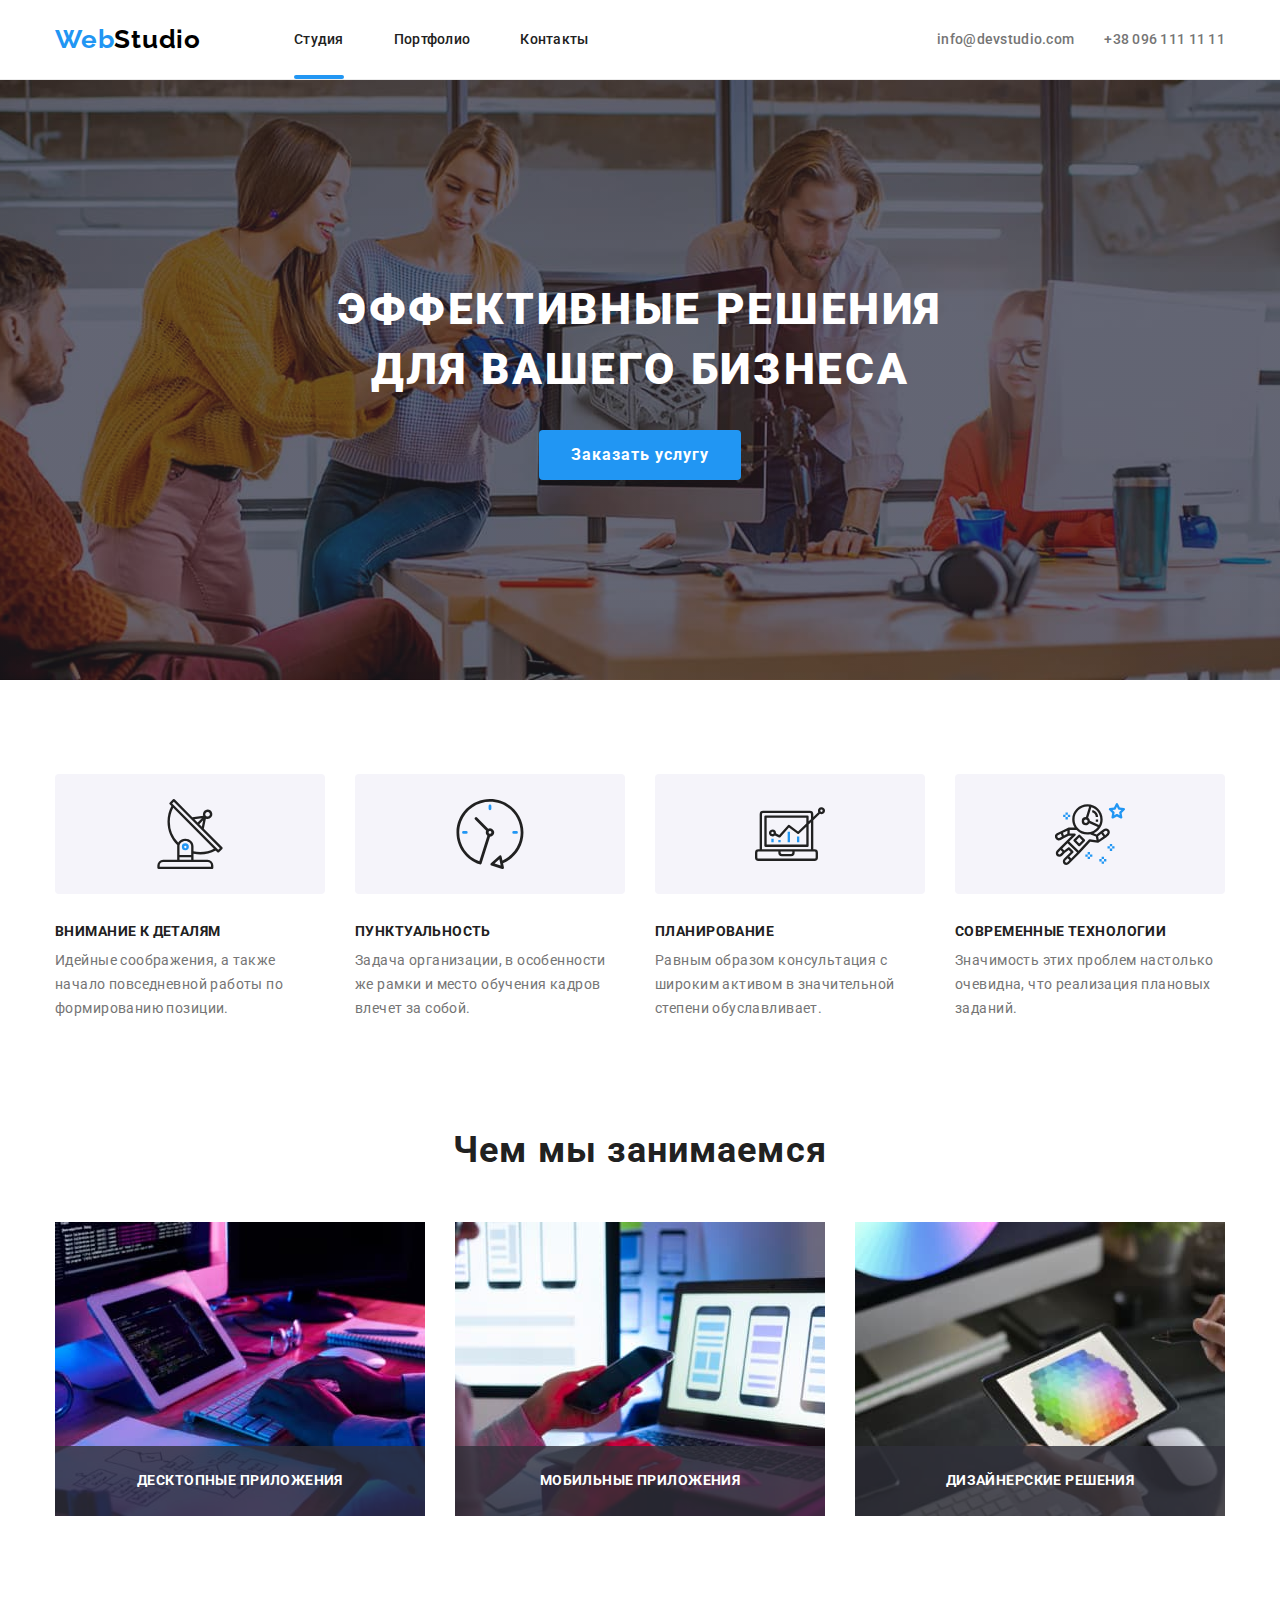
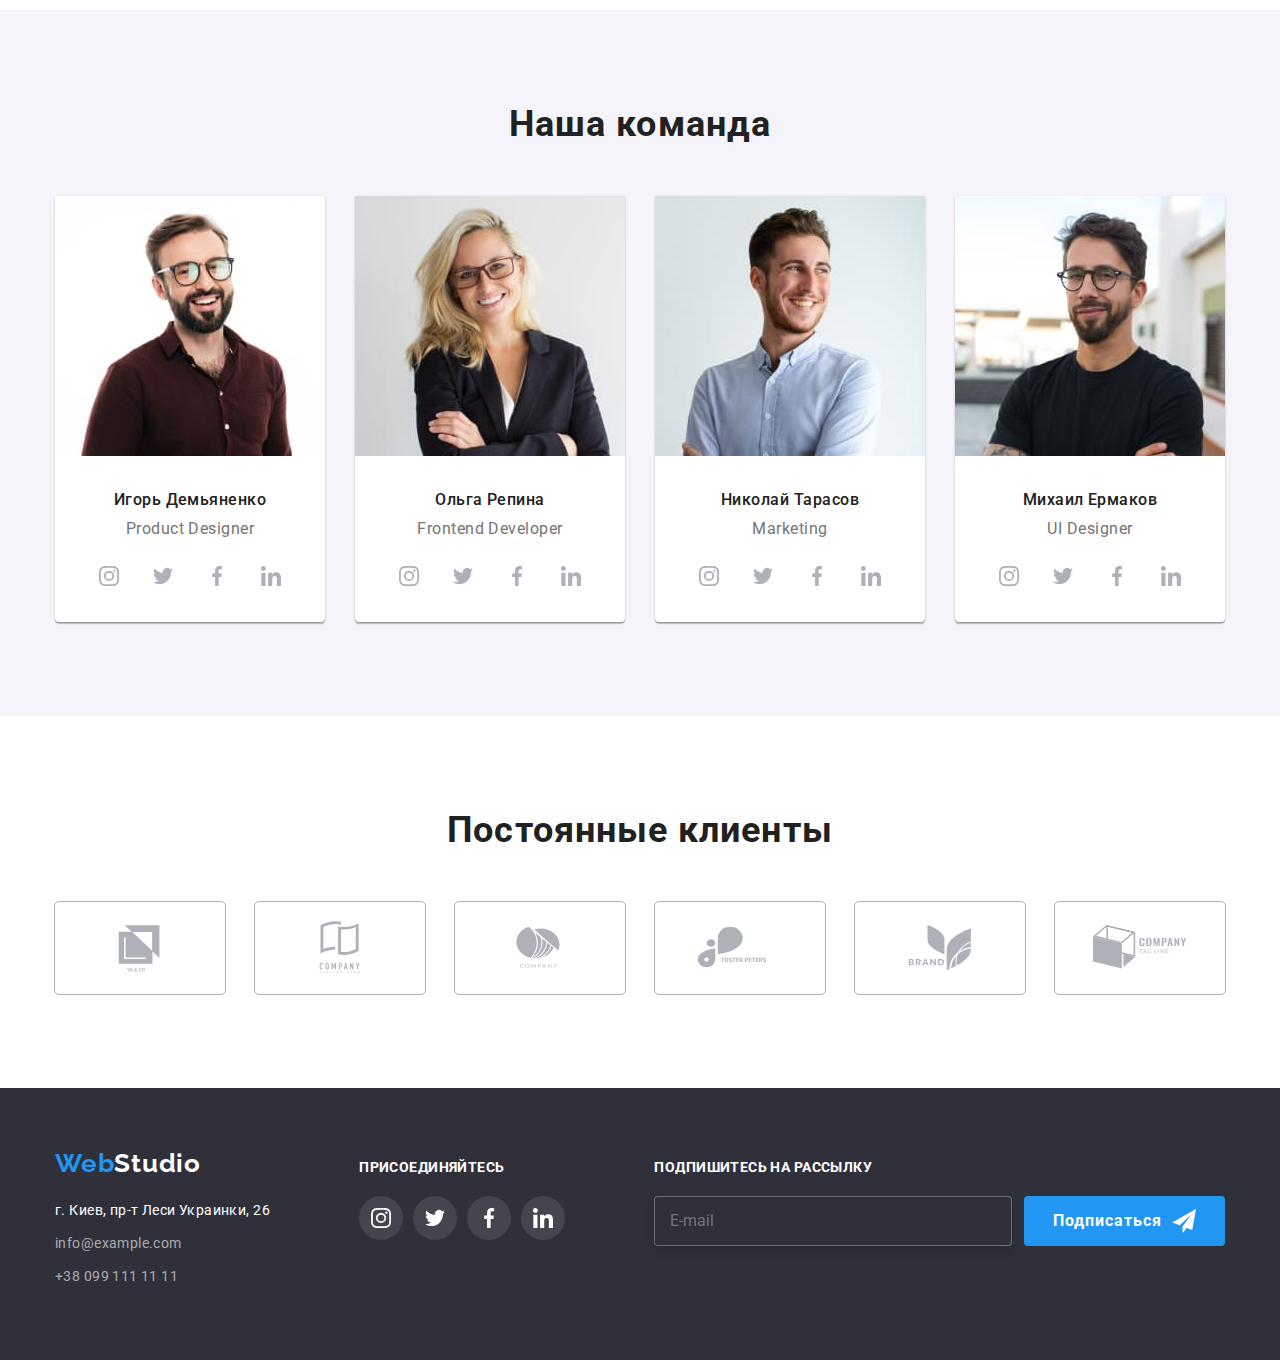
==== commit 8f0b1e0b: "all" ====
--- a/index.html
+++ b/index.html
@@ -55,7 +55,6 @@
                     <a href="" class="header-socials__link">Facebook</a>
                     <span class="header-socials__span"></span>
                     <a href="" class="header-socials__link">Linkedin</a>
-                    <span class="header-socials__span"></span>
                 </div>
             </div>
 
--- a/css/styles.min.css
+++ b/css/styles.min.css
@@ -1,2 +1,2 @@
-ul{list-style:none;padding:0;margin:0}a{text-decoration:none;color:var(--main-text-color)}h1,h2,h3,p{margin:0}.section{padding-top:60px;padding-bottom:60px}@media screen and (min-width: 1200px){.section{padding-top:94px;padding-bottom:94px}}picture{display:block}:root{--text-color: #757575;--main-text-color:#212121;--accent-color: #2196F3;--background: #2F303A;--team-color: #F5F4FA;--main-color: #fff;--link-color: #AFB1B8;--primari-font: 'Roboto', sans-serif;--secondary-font: 'Raleway', sans-serif}body{font-family:'Roboto', sans-serif;color:var(--main-text-color)}@media screen and (max-width: 768px){body{margin-top:60px}}@media screen and (min-width: 768px){body{margin-top:80px}}.container{max-width:480px;min-width:0px;padding-left:15px;padding-right:15px;margin:0 auto}@media screen and (min-width: 768px){.container{min-width:768px}}@media screen and (min-width: 1200px){.container{min-width:1200px}}.header{position:fixed;top:0;left:0;width:100%;height:60px;background-color:var(--main-color);border-bottom:1px solid #ECECEC;z-index:100}@media screen and (min-width: 768px){.header{height:80px}}.header__container{height:100%;display:-webkit-box;display:-ms-flexbox;display:flex;-webkit-box-align:center;-ms-flex-align:center;align-items:center;-webkit-box-pack:justify;-ms-flex-pack:justify;justify-content:space-between}@media screen and (max-width: 767px){.nav__list{display:block}}@media screen and (min-width: 768px){.nav__list{display:-webkit-box;display:-ms-flexbox;display:flex}}@media screen and (max-width: 767px){.header-contacts{display:-webkit-box;display:-ms-flexbox;display:flex;-webkit-box-orient:vertical;-webkit-box-direction:reverse;-ms-flex-direction:column-reverse;flex-direction:column-reverse}}@media screen and (min-width: 768px) and (max-width: 1199px){.header-contacts{display:-webkit-box;display:-ms-flexbox;display:flex;-webkit-box-orient:vertical;-webkit-box-direction:normal;-ms-flex-direction:column;flex-direction:column;-webkit-box-pack:center;-ms-flex-pack:center;justify-content:center}}@media screen and (min-width: 1200px){.header-contacts{display:-webkit-box;display:-ms-flexbox;display:flex;-webkit-box-align:center;-ms-flex-align:center;align-items:center}}.burger-menu{display:block;margin-left:auto;border:none;background-color:#fff;z-index:101}@media screen and (min-width: 768px){.burger-menu{display:none}}.burger-menu .burger-close{opacity:0}.burger-menu.is-open .burger-open{opacity:0}.burger-menu.is-open .burger-close{opacity:1}@media screen and (max-width: 767px){.menu-container{position:absolute;top:0;left:0;width:100%;height:796px;background-color:#fff;padding:48px 40px;opacity:0;visibility:hidden;pointer-events:none;display:-webkit-box;display:-ms-flexbox;display:flex;-webkit-box-orient:vertical;-webkit-box-direction:normal;-ms-flex-direction:column;flex-direction:column;-webkit-box-pack:justify;-ms-flex-pack:justify;justify-content:space-between}}@media screen and (min-width: 768px){.menu-container{display:-webkit-box;display:-ms-flexbox;display:flex;-webkit-box-align:center;-ms-flex-align:center;align-items:center;-webkit-box-pack:justify;-ms-flex-pack:justify;justify-content:space-between;width:100%}}.menu-container.is-open{opacity:1;visibility:inherit;pointer-events:all}.burger-icon{width:40px;height:40px;fill:var(--main-text-color)}.burger-menu:hover .burger-icon,.burger-menu:focus .burger-icon{fill:var(--accent-color)}.header-socials__link{margin:10px;font-weight:500;font-size:18px;line-height:1.22;letter-spacing:0.02em;color:var(--accent-color)}.header-socials__span{width:1px;height:22px;border:1px solid rgba(33,33,33,0.2)}.hero{margin:0 auto;padding-top:118px;padding-bottom:118px;width:100%;background-repeat:no-repeat;background-size:cover;background-position:center}@media screen and (max-width: 479px){.hero{background-image:-webkit-gradient(linear, left top, left bottom, from(rgba(47,48,58,0.4)), to(rgba(47,48,58,0.4))),url(../../../images/hero-mobile1x.jpg);background-image:linear-gradient(to bottom, rgba(47,48,58,0.4), rgba(47,48,58,0.4)),url(../../../images/hero-mobile1x.jpg)}}@media (min-device-pixel-ratio: 2), (-webkit-min-device-pixel-ratio: 2), (min-resolution: 192dpi), (min-resolution: 2dppx){.hero{background-image:-webkit-gradient(linear, left top, left bottom, from(rgba(47,48,58,0.4)), to(rgba(47,48,58,0.4))),url(../../../images/hero-mobile2x.jpg);background-image:linear-gradient(to bottom, rgba(47,48,58,0.4), rgba(47,48,58,0.4)),url(../../../images/hero-mobile2x.jpg)}}@media screen and (min-width: 480px) and (max-width: 767px){.hero{background-image:-webkit-gradient(linear, left top, left bottom, from(rgba(47,48,58,0.4)), to(rgba(47,48,58,0.4))),url(../../../images/hero-tablet1x.jpg);background-image:linear-gradient(to bottom, rgba(47,48,58,0.4), rgba(47,48,58,0.4)),url(../../../images/hero-tablet1x.jpg)}}@media (min-device-pixel-ratio: 2), (-webkit-min-device-pixel-ratio: 2), (min-resolution: 192dpi), (min-resolution: 2dppx){.hero{background-image:-webkit-gradient(linear, left top, left bottom, from(rgba(47,48,58,0.4)), to(rgba(47,48,58,0.4))),url(../../../images/hero-tablet2x.jpg);background-image:linear-gradient(to bottom, rgba(47,48,58,0.4), rgba(47,48,58,0.4)),url(../../../images/hero-tablet2x.jpg)}}@media screen and (min-width: 768px){.hero{padding-top:200px;padding-bottom:200px;background-image:-webkit-gradient(linear, left top, left bottom, from(rgba(47,48,58,0.4)), to(rgba(47,48,58,0.4))),url(../../../images/hero-screen1x.jpg);background-image:linear-gradient(to bottom, rgba(47,48,58,0.4), rgba(47,48,58,0.4)),url(../../../images/hero-screen1x.jpg)}}@media (min-device-pixel-ratio: 2), (-webkit-min-device-pixel-ratio: 2), (min-resolution: 192dpi), (min-resolution: 2dppx){.hero{background-image:-webkit-gradient(linear, left top, left bottom, from(rgba(47,48,58,0.4)), to(rgba(47,48,58,0.4))),url(../../../images/hero-screen2x.jpg);background-image:linear-gradient(to bottom, rgba(47,48,58,0.4), rgba(47,48,58,0.4)),url(../../../images/hero-screen2x.jpg)}}.hero__title{margin-bottom:30px;font-weight:900;font-size:26px;line-height:162%;text-align:center;letter-spacing:0.06em;text-transform:uppercase;color:var(--main-color)}@media screen and (min-width: 1200px){.hero__title{font-size:44px;line-height:136%}}.hero__button{display:block;margin:0 auto;padding:10px 32px;font-weight:700;font-size:16px;line-height:188%;letter-spacing:0.06em;color:var(--main-color);border:none;border-radius:4px;background-color:var(--accent-color);cursor:pointer}.backdrop{position:fixed;overflow-y:scroll;top:0;left:0;width:100%;height:100%;z-index:101;opacity:1;background-color:rgba(0,0,0,0.2);-webkit-transition:250ms opacity cubic-bezier(0.4, 0, 0.2, 1);transition:250ms opacity cubic-bezier(0.4, 0, 0.2, 1)}@media screen and (max-width: 479px){.backdrop{padding:auto}}.backdrop.is-hidden{opacity:0;pointer-events:none}.modal{position:absolute;padding:40px;background-color:var(--main-color);-webkit-box-shadow:0px 1px 3px rgba(0,0,0,0.12),0px 1px 1px rgba(0,0,0,0.14),0px 2px 1px rgba(0,0,0,0.2);box-shadow:0px 1px 3px rgba(0,0,0,0.12),0px 1px 1px rgba(0,0,0,0.14),0px 2px 1px rgba(0,0,0,0.2);border-radius:4px}@media screen and (min-width: 1200px){.modal{width:528px;height:581px;top:50%;left:50%;-webkit-transform:translate(-50%, -50%);transform:translate(-50%, -50%)}}@media screen and (min-width: 480px) and (max-width: 1199px){.modal{width:450px;height:609px;top:50%;left:50%;-webkit-transform:translate(-50%, -50%);transform:translate(-50%, -50%)}}@media screen and (max-width: 479px){.modal{width:100%;max-width:450px}}.modal__closing-button{position:absolute;top:8px;right:8px;width:30px;height:30px;border-radius:50%;border:1px solid rgba(0,0,0,0.1);background-color:var(--main-color)}.modal__closing-icon{fill:black;-webkit-transition:250ms fill cubic-bezier(0.4, 0, 0.2, 1);transition:250ms fill cubic-bezier(0.4, 0, 0.2, 1)}.modal__closing-button:hover .modal__closing-icon,.modal__closing-button:focus .modal__closing-icon{fill:var(--accent-color)}.modal__form h2{margin-bottom:30px;font-weight:700;font-size:20px;line-height:150%;text-align:center;letter-spacing:0.03em;color:#212121}.form-field{position:relative;display:-webkit-box;display:-ms-flexbox;display:flex;-webkit-box-orient:vertical;-webkit-box-direction:normal;-ms-flex-direction:column;flex-direction:column;-webkit-box-pack:center;-ms-flex-pack:center;justify-content:center;cursor:pointer;margin-bottom:28px}.form-field__input{padding-left:42px;height:40px;border:1px solid rgba(33,33,33,0.2);border-radius:4px}.form-field__label{position:absolute;top:0;left:0;-webkit-transform:translateY(-120%);transform:translateY(-120%);font-size:12px;line-height:114%;letter-spacing:0.01em;color:var(--text-color);-webkit-transition:250ms color cubic-bezier(0.4, 0, 0.2, 1);transition:250ms color cubic-bezier(0.4, 0, 0.2, 1)}.form-field:hover .form-field__label,.form-field:focus-within .form-field__label{color:var(--accent-color)}.form-svg{position:absolute;top:14px;left:14px}.form-field:hover .form-svg,.form-field:focus-within .form-svg{fill:var(--accent-color)}.textarea{margin-bottom:20px}.form-field__textarea{height:120px;border:1px solid rgba(33,33,33,0.2);border-radius:4px;resize:none;padding:12px 16px}.form-field__textarea:placeholder-shown{font-weight:400;font-size:14px;line-height:117%;letter-spacing:0.01em;color:rgba(117,117,117,0.5)}.form-field__checkbox{display:-webkit-box;display:-ms-flexbox;display:flex;-webkit-box-align:center;-ms-flex-align:center;align-items:center;font-size:12px;line-height:116%;letter-spacing:0.03em;color:var(--text-color)}.form-field__checkbox a{margin-left:5px;color:var(--accent-color);text-decoration:underline}input[type="checkbox"]{-webkit-appearance:none;-moz-appearance:none;appearance:none}.form-field__icon{display:block;margin-right:8px;width:16px;height:15px;border:2px solid var(--main-text-color);border-radius:4px}input[type="checkbox"]:checked+.form-field__icon{background-image:url(../../../images/checkbox.svg);border:none;background-origin:border-box;background-size:contain}.modal__button{padding:10px 55px;display:block;margin:0 auto;border:none;border-radius:4px;background-color:var(--accent-color);font-weight:700;font-size:16px;line-height:188%;letter-spacing:0.06em;color:var(--main-color);cursor:pointer}@media screen and (min-width: 768px){.advantages__list{display:-webkit-box;display:-ms-flexbox;display:flex;-ms-flex-wrap:wrap;flex-wrap:wrap;margin:-15px}}@media screen and (max-width: 480px){.advantages__item{width:100%}}.advantages__item:not(:last-child){margin-bottom:30px}@media screen and (min-width: 768px){.advantages__item{margin:15px;width:354px}.advantages__item:last-child{margin-bottom:30px}}@media screen and (min-width: 1200px){.advantages__item{width:270px}}.advantages__group{position:relative;width:100%;height:120px;background-color:#F5F4FA;border-radius:4px;margin-bottom:30px}.advantages__icon{position:absolute;top:50%;left:50%;-webkit-transform:translate(-50%, -50%);transform:translate(-50%, -50%);width:70px;height:70px}.advanteges__title{margin-bottom:10px;font-weight:700;font-size:14px;line-height:112%;text-align:center;letter-spacing:0.03em;text-transform:uppercase;color:var(--main-text-color)}@media screen and (min-width: 768px){.advanteges__title{text-align:start}}.advantages__text{font-size:14px;line-height:171%;letter-spacing:0.03em;color:var(--text-color)}.ourwork{display:none}@media screen and (min-width: 1200px){.ourwork{display:block;-webkit-box-pack:center;-ms-flex-pack:center;justify-content:center;padding-top:0}}.ourwork h2{margin-bottom:50px;font-weight:700;font-size:36px;line-height:116%;text-align:center;letter-spacing:0.03em;color:var(--main-text-color)}.ourwork__list{display:-webkit-box;display:-ms-flexbox;display:flex;-webkit-box-pack:center;-ms-flex-pack:center;justify-content:center}.ourwork__item{position:relative}.ourwork__item:not(:last-child){margin-right:30px}.ourwork__group img{display:block}.ourwork__text{position:absolute;display:block;padding:27px 82px;width:100%;height:70px;left:0;bottom:0;background-color:rgba(47,48,58,0.8);font-weight:700;font-size:14px;line-height:114%;text-align:center;letter-spacing:0.03em;text-transform:uppercase;color:var(--main-color)}.team{background-color:var(--team-color)}.team h2{margin-bottom:30px;font-weight:700;font-size:28px;line-height:117%;text-align:center;letter-spacing:0.03em;color:var(--main-text-color)}@media screen and (min-width: 768px){.team h2{margin-bottom:50px}}@media screen and (min-width: 1200px){.team h2{margin-bottom:50px;font-weight:700;font-size:36px;line-height:1.16;text-align:center;letter-spacing:0.03em;color:var(--main-text-color)}}@media screen and (min-width: 768px){.team__list{display:-webkit-box;display:-ms-flexbox;display:flex;-ms-flex-wrap:wrap;flex-wrap:wrap;margin:-15px}}.team__item{margin-bottom:30px;background-color:var(--main-color);-webkit-box-shadow:0px 1px 3px rgba(0,0,0,0.12),0px 1px 1px rgba(0,0,0,0.14),0px 2px 1px rgba(0,0,0,0.2);box-shadow:0px 1px 3px rgba(0,0,0,0.12),0px 1px 1px rgba(0,0,0,0.14),0px 2px 1px rgba(0,0,0,0.2);border-radius:0px 0px 4px 4px}@media screen and (min-width: 768px){.team__item{margin:15px;width:354px}}@media screen and (min-width: 1200px){.team__item{width:270px}}.team__group{display:-webkit-box;display:-ms-flexbox;display:flex;-webkit-box-orient:vertical;-webkit-box-direction:normal;-ms-flex-direction:column;flex-direction:column;-webkit-box-align:center;-ms-flex-align:center;align-items:center;padding-top:30px;padding-bottom:24px}.team__group h3{margin-bottom:10px;font-weight:500;font-size:16px;line-height:119%;text-align:center;letter-spacing:0.03em;color:var(--main-text-color)}.team__group p{margin-bottom:16px;font-size:16px;line-height:119%;text-align:center;letter-spacing:0.03em;color:var(--text-color)}.socials{display:-webkit-box;display:-ms-flexbox;display:flex;-webkit-box-pack:center;-ms-flex-pack:center;justify-content:center}.socials__item:not(:last-child){margin-right:10px}.socials__link{display:-webkit-box;display:-ms-flexbox;display:flex;-webkit-box-align:center;-ms-flex-align:center;align-items:center;-webkit-box-pack:center;-ms-flex-pack:center;justify-content:center;background-color:none;width:44px;height:44px;border-radius:50%;-webkit-transition:250ms background-color cubic-bezier(0.4, 0, 0.2, 1);transition:250ms background-color cubic-bezier(0.4, 0, 0.2, 1)}.socials__link:hover,.socials__link:focus{background-color:var(--accent-color)}.socials__svg{fill:var(--link-color)}.socials__link:hover .socials__svg{fill:var(--main-color)}.partners__title{margin-bottom:30px;font-weight:700;font-size:28px;line-height:117%;text-align:center;letter-spacing:0.03em;color:var(--main-text-color)}@media screen and (min-width: 1200px){.partners__title{margin-bottom:50px;font-weight:700;font-size:36px;line-height:1.16;text-align:center;letter-spacing:0.03em;color:var(--main-text-color)}}.partners-list{display:-webkit-box;display:-ms-flexbox;display:flex;-ms-flex-wrap:wrap;flex-wrap:wrap;margin:-15px}@media screen and (max-width: 480px){.partners-list{-webkit-box-pack:center;-ms-flex-pack:center;justify-content:center}}.partners__item{margin:15px}@media screen and (max-width: 480px){.partners__item{width:50%}}.partners__link{display:-webkit-box;display:-ms-flexbox;display:flex;-webkit-box-align:center;-ms-flex-align:center;align-items:center;-webkit-box-pack:center;-ms-flex-pack:center;justify-content:center;outline:1px solid var(--link-color);border-radius:4px;color:var(--link-color);-webkit-transition:250ms color cubic-bezier(0.4, 0, 0.2, 1),250ms outline cubic-bezier(0.4, 0, 0.2, 1);transition:250ms color cubic-bezier(0.4, 0, 0.2, 1),250ms outline cubic-bezier(0.4, 0, 0.2, 1)}.partners__link:hover,.partners__link:focus{outline:1px solid var(--accent-color);color:var(--accent-color)}@media screen and (min-width: 1200px){.partners__link{padding:16px 32px}}@media screen and (min-width: 768px) and (max-width: 1199px){.partners__link{padding:16px 60px}}@media screen and (min-width: 480px) and (max-width: 767px){.partners__link{padding:16px 52px}}@media screen and (max-width: 479px){.partners__link{padding:5% 7%;width:100%}}.partners__icon{width:106px;height:60px;fill:currentColor}.page-footer{background-color:var(--background)}.footer{display:-webkit-box;display:-ms-flexbox;display:flex;-webkit-box-orient:vertical;-webkit-box-direction:normal;-ms-flex-direction:column;flex-direction:column;-webkit-box-align:center;-ms-flex-align:center;align-items:center;padding-top:60px;padding-bottom:60px}@media screen and (min-width: 768px){.footer{-webkit-box-orient:horizontal;-webkit-box-direction:normal;-ms-flex-direction:row;flex-direction:row;-ms-flex-wrap:wrap;flex-wrap:wrap;-ms-flex-pack:distribute;justify-content:space-around;-webkit-box-align:baseline;-ms-flex-align:baseline;align-items:baseline}}@media screen and (min-width: 1200px){.footer{-webkit-box-pack:justify;-ms-flex-pack:justify;justify-content:space-between}}.address__list{text-align:center;font-style:normal;margin-bottom:60px}@media screen and (min-width: 1200px){.address__list{text-align:start}}.address__item+.address__item{margin-top:8px}@media screen and (min-width: 1200px){.address__item+.address__item{margin-top:9px}}.google-address{font-size:14px;line-height:171%;text-align:center;letter-spacing:0.03em;color:var(--main-color)}.footer-contacts{text-decoration:none;margin-bottom:60px;font-size:14px;line-height:171%;text-align:center;letter-spacing:0.03em;color:rgba(255,255,255,0.6)}.footer-socials{margin-bottom:60px}.footer-socials__title{margin-bottom:20px;font-weight:700;font-size:14px;line-height:114%;text-align:center;letter-spacing:0.03em;text-transform:uppercase;color:var(--main-color)}@media screen and (min-width: 1200px){.footer-socials__title{text-align:start}}.footer-socials__list{display:-webkit-box;display:-ms-flexbox;display:flex;-webkit-box-pack:center;-ms-flex-pack:center;justify-content:center}.footer-socials__item:not(:last-child){margin-right:10px}.footer-socials__link{display:-webkit-box;display:-ms-flexbox;display:flex;-webkit-box-align:center;-ms-flex-align:center;align-items:center;-webkit-box-pack:center;-ms-flex-pack:center;justify-content:center;width:44px;height:44px;border-radius:50%;background-color:rgba(255,255,255,0.1);-webkit-transition:250ms background-color cubic-bezier(0.4, 0, 0.2, 1);transition:250ms background-color cubic-bezier(0.4, 0, 0.2, 1)}.footer-socials__link:hover,.footer-socials__link:focus{background-color:var(--accent-color)}.footer-socials__icon{width:20px;height:20px;fill:var(--main-color)}.footer-form__title{margin-bottom:20px;font-weight:700;font-size:14px;line-height:114%;text-align:center;letter-spacing:0.03em;text-transform:uppercase;color:var(--main-color)}@media screen and (min-width: 1200px){.footer-form__title{text-align:start}}@media screen and (max-width: 479px){.footer-form{width:100%}}@media screen and (min-width: 1200px){.footer-form__form{display:-webkit-box;display:-ms-flexbox;display:flex}}.footer-form__input{margin-bottom:20px;padding:15px;height:50px;border:1px solid rgba(255,255,255,0.3);-webkit-filter:drop-shadow(0px 4px 4px rgba(0,0,0,0.15));filter:drop-shadow(0px 4px 4px rgba(0,0,0,0.15));border-radius:4px;background-color:var(--background)}@media screen and (min-width: 1200px){.footer-form__input{margin-bottom:0;margin-right:12px;width:358px}}@media screen and (min-width: 768px) and (max-width: 1199px){.footer-form__input{width:450px}}@media screen and (min-width: 480px) and (max-width: 767px){.footer-form__input{width:450px}}@media screen and (max-width: 480px){.footer-form__input{display:block;max-width:450px;width:100%}}.footer-form__button{display:-webkit-box;display:-ms-flexbox;display:flex;margin:0 auto;-webkit-box-align:center;-ms-flex-align:center;align-items:center;padding:10px 29px;font-weight:700;font-size:16px;line-height:188%;text-align:center;letter-spacing:0.06em;border:none;border-radius:4px;background-color:var(--accent-color);color:var(--main-color);cursor:pointer}@media screen and (min-width: 1200px){.footer-form__button{margin:0}}.footer-form__icon{width:24px;height:24px;fill:var(--main-color);margin-left:10px}.categories{display:-webkit-box;display:-ms-flexbox;display:flex;-ms-flex-wrap:wrap;flex-wrap:wrap;margin:-7px -4px}@media screen and (max-width: 767px){.categories{margin-bottom:40px}}@media screen and (min-width: 768px) and (max-width: 1199px){.categories{-webkit-box-pack:center;-ms-flex-pack:center;justify-content:center;margin-bottom:30px}}@media screen and (min-width: 1200px){.categories{margin-bottom:50px}}.categories__item{margin:7px 4px}.categories__button{padding:6px 22px;font-weight:500;font-size:16px;line-height:162%;text-align:center;letter-spacing:0.03em;color:var(--main-text-color);border:none;border-radius:4px;background-color:var(--team-color);cursor:pointer;-webkit-transition:250ms color cubic-bezier(0.4, 0, 0.2, 1),250ms background-color cubic-bezier(0.4, 0, 0.2, 1);transition:250ms color cubic-bezier(0.4, 0, 0.2, 1),250ms background-color cubic-bezier(0.4, 0, 0.2, 1)}.categories__button:hover,.categories__button:focus{color:var(--main-color);background-color:var(--accent-color)}.portfolio__list{margin:-15px}@media screen and (min-width: 768px){.portfolio__list{display:-webkit-box;display:-ms-flexbox;display:flex;-ms-flex-wrap:wrap;flex-wrap:wrap}}@media screen and (max-width: 479px){.portfolio__list{-webkit-box-align:center;-ms-flex-align:center;align-items:center}}.portfolio__item{margin:15px;background:#FFFFFF;border:1px solid #EEEEEE;background:var(--main-color);-webkit-transition:250ms -webkit-box-shadow cubic-bezier(0.4, 0, 0.2, 1);transition:250ms -webkit-box-shadow cubic-bezier(0.4, 0, 0.2, 1);transition:250ms box-shadow cubic-bezier(0.4, 0, 0.2, 1);transition:250ms box-shadow cubic-bezier(0.4, 0, 0.2, 1), 250ms -webkit-box-shadow cubic-bezier(0.4, 0, 0.2, 1)}.portfolio__item:hover,.portfolio__item:focus{-webkit-box-shadow:0px 1px 1px rgba(0,0,0,0.12),0px 4px 4px rgba(0,0,0,0.06),1px 4px 6px rgba(0,0,0,0.16);box-shadow:0px 1px 1px rgba(0,0,0,0.12),0px 4px 4px rgba(0,0,0,0.06),1px 4px 6px rgba(0,0,0,0.16);-webkit-transition:250ms color cubic-bezier(0.4, 0, 0.2, 1);transition:250ms color cubic-bezier(0.4, 0, 0.2, 1)}@media screen and (min-width: 768px){.portfolio__item{width:354px}}@media screen and (min-width: 480px) and (max-width: 767px){.portfolio__item{width:450px}}@media screen and (max-width: 479px){.portfolio__item{max-width:450px;width:100%}}.card__effect{position:relative;overflow:hidden}.card-effect__text{position:absolute;display:block;top:0;left:0;width:100%;height:100%;background-color:rgba(33,150,243,0.9);padding:77px 24px;font-size:18px;line-height:156%;letter-spacing:0.03em;color:var(--main-color);-webkit-transform:translateY(100%);transform:translateY(100%);-webkit-transition:500ms -webkit-transform cubic-bezier(0.075, 0.82, 0.165, 1);transition:500ms -webkit-transform cubic-bezier(0.075, 0.82, 0.165, 1);transition:500ms transform cubic-bezier(0.075, 0.82, 0.165, 1);transition:500ms transform cubic-bezier(0.075, 0.82, 0.165, 1), 500ms -webkit-transform cubic-bezier(0.075, 0.82, 0.165, 1);-webkit-transition:250ms -webkit-transform cubic-bezier(0.4, 0, 0.2, 1);transition:250ms -webkit-transform cubic-bezier(0.4, 0, 0.2, 1);transition:250ms transform cubic-bezier(0.4, 0, 0.2, 1);transition:250ms transform cubic-bezier(0.4, 0, 0.2, 1), 250ms -webkit-transform cubic-bezier(0.4, 0, 0.2, 1)}.portfolio__item:hover .card-effect__text,.portfolio__item:focus .card-effect__text{-webkit-transform:translateY(0);transform:translateY(0)}.portfolio__group{padding:20px 24px}.portfolio-title{margin-bottom:4px;font-weight:700;font-size:18px;line-height:200%;letter-spacing:0.06em;color:var(--main-text-color)}.portfolio__text{font-size:16px;line-height:188%;letter-spacing:0.03em;color:var(--text-color)}@media screen and (min-width: 768px){.nav__item:not(:last-child){margin-right:50px}}@media screen and (max-width: 767px){.nav__item{margin-bottom:35px}}@media screen and (min-width: 768px){.nav__link{position:relative;padding-top:32px;padding-bottom:32px;font-weight:500;font-size:14px;line-height:1.14px;letter-spacing:0.02em;color:var(--main-text-color);-webkit-transition:250ms color cubic-bezier(0.4, 0, 0.2, 1);transition:250ms color cubic-bezier(0.4, 0, 0.2, 1)}}@media screen and (max-width: 767px){.nav__link{font-weight:500;font-size:40px;line-height:1.17;text-align:center;letter-spacing:0.02em}}.nav__link:hover,.nav__link:focus{color:var(--accent-color)}@media screen and (max-width: 767px){.nav__link--current{color:var(--accent-color)}}@media screen and (min-width: 768px){.nav__link--current::after{position:absolute;content:"";bottom:0;left:0;width:100%;height:4px;border-radius:4px;background-color:var(--accent-color)}}.header-contacts__link{-webkit-transition:250ms color cubic-bezier(0.4, 0, 0.2, 1);transition:250ms color cubic-bezier(0.4, 0, 0.2, 1)}.header-contacts__link:hover,.header-contacts__link:focus{color:var(--accent-color)}@media screen and (min-width: 768px) and (max-width: 1199px){.header-contacts__link{display:-webkit-box;display:-ms-flexbox;display:flex;-webkit-box-align:center;-ms-flex-align:center;align-items:center;font-weight:500;font-size:12px;line-height:1.16;letter-spacing:0.02em;color:var(--text-color)}}.header-contacts__link+.header-contacts__link{margin-top:10px}@media screen and (min-width: 1200px){.header-contacts__link{display:-webkit-box;display:-ms-flexbox;display:flex;-webkit-box-align:center;-ms-flex-align:center;align-items:center;font-weight:500;font-size:14px;line-height:1.14;letter-spacing:0.02em;color:#757575}.header-contacts__link+.header-contacts__link{margin-top:0;margin-left:30px}}.header-contacts__icon{display:none}@media screen and (min-width: 768px) and (max-width: 1199px){.header-contacts__icon{width:12px;height:12px;margin-right:8px;fill:currentColor}}@media screen and (min-width: 1200px){.header-contacts__icon{width:16px;height:16px;margin-right:8px;fill:currentColor}}@media screen and (max-width: 767px){.phone{margin-bottom:32px;font-weight:500;font-size:34px;line-height:1.17;letter-spacing:0.02em;color:var(--accent-color)}}@media screen and (max-width: 767px){.mail{margin-bottom:64px;font-weight:500;font-size:24px;line-height:1.16;letter-spacing:0.02em;color:var(--main-text-color)}}@media screen and (min-width: 768px){.header-socials{display:none}}.emblem{text-decoration:none;font-family:'Raleway';font-weight:700;display:block;letter-spacing:0.03em;color:var(--accent-color)}@media screen and (max-width: 1199px){.emblem{font-size:24px;line-height:1.16}}@media screen and (min-width: 1200px){.emblem{font-size:26px;line-height:1.19}}@media screen and (min-width: 1200px){.header-emblem{margin-right:93px}}@media screen and (min-width: 768px) and (max-width: 1199px){.header-emblem{margin-right:88px}}.footer__emblem{text-align:center;margin-bottom:20px}@media screen and (min-width: 1200px){.footer__emblem{text-align:start}}.header-emblem__span{color:black}.footer__emblem span{color:var(--main-color)}
+ul{list-style:none;padding:0;margin:0}a{text-decoration:none;color:var(--main-text-color)}h1,h2,h3,p{margin:0}.section{padding-top:60px;padding-bottom:60px}@media screen and (min-width: 1200px){.section{padding-top:94px;padding-bottom:94px}}picture{display:block}:root{--text-color: #757575;--main-text-color:#212121;--accent-color: #2196F3;--background: #2F303A;--team-color: #F5F4FA;--main-color: #fff;--link-color: #AFB1B8;--primari-font: 'Roboto', sans-serif;--secondary-font: 'Raleway', sans-serif}body{font-family:'Roboto', sans-serif;color:var(--main-text-color)}@media screen and (max-width: 768px){body{margin-top:60px}}@media screen and (min-width: 768px){body{margin-top:80px}}.container{max-width:480px;min-width:0px;padding-left:15px;padding-right:15px;margin:0 auto}@media screen and (min-width: 768px){.container{min-width:768px}}@media screen and (min-width: 1200px){.container{min-width:1200px}}.header{position:fixed;top:0;left:0;width:100%;height:60px;background-color:var(--main-color);border-bottom:1px solid #ECECEC;z-index:100}@media screen and (min-width: 768px){.header{height:80px}}.header__container{height:100%;display:-webkit-box;display:-ms-flexbox;display:flex;-webkit-box-align:center;-ms-flex-align:center;align-items:center;-webkit-box-pack:justify;-ms-flex-pack:justify;justify-content:space-between}@media screen and (max-width: 767px){.nav__list{display:block;width:100%}}@media screen and (min-width: 768px){.nav__list{display:-webkit-box;display:-ms-flexbox;display:flex}}@media screen and (max-width: 767px){.header-contacts{display:-webkit-box;display:-ms-flexbox;display:flex;-webkit-box-orient:vertical;-webkit-box-direction:reverse;-ms-flex-direction:column-reverse;flex-direction:column-reverse}}@media screen and (min-width: 768px) and (max-width: 1199px){.header-contacts{display:-webkit-box;display:-ms-flexbox;display:flex;-webkit-box-orient:vertical;-webkit-box-direction:normal;-ms-flex-direction:column;flex-direction:column;-webkit-box-pack:center;-ms-flex-pack:center;justify-content:center}}@media screen and (min-width: 1200px){.header-contacts{display:-webkit-box;display:-ms-flexbox;display:flex;-webkit-box-align:center;-ms-flex-align:center;align-items:center}}.burger-menu{display:block;margin-left:auto;border:none;background-color:#fff;z-index:101}@media screen and (min-width: 768px){.burger-menu{display:none}}.burger-menu.is-open{position:absolute;top:10px;right:15px}.burger-menu .burger-close{opacity:0}.burger-menu.is-open .burger-open{opacity:0}.burger-menu.is-open .burger-close{opacity:1}@media screen and (max-width: 767px){.menu-container{position:fixed;top:0;left:0;width:100%;height:100%;overflow:auto;background-color:#fff;padding:48px 40px;opacity:0;visibility:hidden;pointer-events:none;display:-webkit-box;display:-ms-flexbox;display:flex;-webkit-box-orient:vertical;-webkit-box-direction:normal;-ms-flex-direction:column;flex-direction:column;-webkit-box-pack:justify;-ms-flex-pack:justify;justify-content:space-between}}@media screen and (min-width: 768px){.menu-container{display:-webkit-box;display:-ms-flexbox;display:flex;-webkit-box-align:center;-ms-flex-align:center;align-items:center;-webkit-box-pack:justify;-ms-flex-pack:justify;justify-content:space-between;width:100%}}.menu-container.is-open{opacity:1;visibility:inherit;pointer-events:all}.menu-container.is-open body{overflow:hidden}.burger-icon{width:40px;height:40px;fill:var(--main-text-color)}.burger-menu:hover .burger-icon,.burger-menu:focus .burger-icon{fill:var(--accent-color)}@media screen and (max-width: 767px){.header-socials{display:-webkit-box;display:-ms-flexbox;display:flex;-webkit-box-align:center;-ms-flex-align:center;align-items:center;-webkit-box-pack:center;-ms-flex-pack:center;justify-content:center;width:100%}}.header-socials__link{margin:10px;font-weight:500;font-size:18px;line-height:1.22;letter-spacing:0.02em;color:var(--accent-color)}@media screen and (max-width: 460px){.header-socials__link{font-size:14px}}@media screen and (max-width: 420px){.header-socials__link{font-size:14px}}@media screen and (max-width: 380px){.header-socials__link{font-size:12px}}.header-socials__span{width:1px;height:22px;border:1px solid rgba(33,33,33,0.2)}.hero{margin:0 auto;padding-top:118px;padding-bottom:118px;width:100%;background-repeat:no-repeat;background-size:cover;background-position:center}@media screen and (max-width: 479px){.hero{background-image:-webkit-gradient(linear, left top, left bottom, from(rgba(47,48,58,0.4)), to(rgba(47,48,58,0.4))),url(../images/hero-mobile1x.jpg);background-image:linear-gradient(to bottom, rgba(47,48,58,0.4), rgba(47,48,58,0.4)),url(../images/hero-mobile1x.jpg)}}@media (min-device-pixel-ratio: 2), (-webkit-min-device-pixel-ratio: 2), (min-resolution: 192dpi), (min-resolution: 2dppx){.hero{background-image:-webkit-gradient(linear, left top, left bottom, from(rgba(47,48,58,0.4)), to(rgba(47,48,58,0.4))),url(../images/hero-mobile2x.jpg);background-image:linear-gradient(to bottom, rgba(47,48,58,0.4), rgba(47,48,58,0.4)),url(../images/hero-mobile2x.jpg)}}@media screen and (min-width: 480px) and (max-width: 767px){.hero{background-image:-webkit-gradient(linear, left top, left bottom, from(rgba(47,48,58,0.4)), to(rgba(47,48,58,0.4))),url(../images/hero-tablet1x.jpg);background-image:linear-gradient(to bottom, rgba(47,48,58,0.4), rgba(47,48,58,0.4)),url(../images/hero-tablet1x.jpg)}}@media (min-device-pixel-ratio: 2), (-webkit-min-device-pixel-ratio: 2), (min-resolution: 192dpi), (min-resolution: 2dppx){.hero{background-image:-webkit-gradient(linear, left top, left bottom, from(rgba(47,48,58,0.4)), to(rgba(47,48,58,0.4))),url(../images/hero-tablet2x.jpg);background-image:linear-gradient(to bottom, rgba(47,48,58,0.4), rgba(47,48,58,0.4)),url(../images/hero-tablet2x.jpg)}}@media screen and (min-width: 768px){.hero{padding-top:200px;padding-bottom:200px;background-image:-webkit-gradient(linear, left top, left bottom, from(rgba(47,48,58,0.4)), to(rgba(47,48,58,0.4))),url(../images/hero-screen1x.jpg);background-image:linear-gradient(to bottom, rgba(47,48,58,0.4), rgba(47,48,58,0.4)),url(../images/hero-screen1x.jpg)}}@media (min-device-pixel-ratio: 2), (-webkit-min-device-pixel-ratio: 2), (min-resolution: 192dpi), (min-resolution: 2dppx){.hero{background-image:-webkit-gradient(linear, left top, left bottom, from(rgba(47,48,58,0.4)), to(rgba(47,48,58,0.4))),url(../images/hero-screen2x.jpg);background-image:linear-gradient(to bottom, rgba(47,48,58,0.4), rgba(47,48,58,0.4)),url(../images/hero-screen2x.jpg)}}.hero__title{margin-bottom:30px;font-weight:900;font-size:26px;line-height:162%;text-align:center;letter-spacing:0.06em;text-transform:uppercase;color:var(--main-color)}@media screen and (min-width: 1200px){.hero__title{font-size:44px;line-height:136%}}.hero__button{display:block;margin:0 auto;padding:10px 32px;font-weight:700;font-size:16px;line-height:188%;letter-spacing:0.06em;color:var(--main-color);border:none;border-radius:4px;background-color:var(--accent-color);cursor:pointer}.backdrop{position:fixed;overflow-y:scroll;top:0;left:0;width:100%;height:100%;z-index:101;opacity:1;background-color:rgba(0,0,0,0.2);-webkit-transition:250ms opacity cubic-bezier(0.4, 0, 0.2, 1);transition:250ms opacity cubic-bezier(0.4, 0, 0.2, 1)}@media screen and (max-width: 479px){.backdrop{padding:auto}}.backdrop.is-hidden{opacity:0;pointer-events:none}.modal{position:absolute;padding:40px;background-color:var(--main-color);-webkit-box-shadow:0px 1px 3px rgba(0,0,0,0.12),0px 1px 1px rgba(0,0,0,0.14),0px 2px 1px rgba(0,0,0,0.2);box-shadow:0px 1px 3px rgba(0,0,0,0.12),0px 1px 1px rgba(0,0,0,0.14),0px 2px 1px rgba(0,0,0,0.2);border-radius:4px}@media screen and (min-width: 1200px){.modal{width:528px;height:581px;top:50%;left:50%;-webkit-transform:translate(-50%, -50%);transform:translate(-50%, -50%)}}@media screen and (min-width: 480px) and (max-width: 1199px){.modal{width:450px;height:609px;top:50%;left:50%;-webkit-transform:translate(-50%, -50%);transform:translate(-50%, -50%)}}@media screen and (max-width: 479px){.modal{width:95%;max-width:450px;top:50%;left:50%;-webkit-transform:translate(-50%, -50%);transform:translate(-50%, -50%)}}.modal__closing-button{position:absolute;top:8px;right:8px;width:30px;height:30px;border-radius:50%;border:1px solid rgba(0,0,0,0.1);background-color:var(--main-color)}.modal__closing-icon{fill:black;-webkit-transition:250ms fill cubic-bezier(0.4, 0, 0.2, 1);transition:250ms fill cubic-bezier(0.4, 0, 0.2, 1)}.modal__closing-button:hover .modal__closing-icon,.modal__closing-button:focus .modal__closing-icon{fill:var(--accent-color)}.modal__form h2{margin-bottom:30px;font-weight:700;font-size:20px;line-height:150%;text-align:center;letter-spacing:0.03em;color:#212121}.form-field{position:relative;display:-webkit-box;display:-ms-flexbox;display:flex;-webkit-box-orient:vertical;-webkit-box-direction:normal;-ms-flex-direction:column;flex-direction:column;-webkit-box-pack:center;-ms-flex-pack:center;justify-content:center;cursor:pointer;margin-bottom:28px}.form-field__input{padding-left:42px;height:40px;border:1px solid rgba(33,33,33,0.2);border-radius:4px}.form-field__label{position:absolute;top:0;left:0;-webkit-transform:translateY(-120%);transform:translateY(-120%);font-size:12px;line-height:114%;letter-spacing:0.01em;color:var(--text-color);-webkit-transition:250ms color cubic-bezier(0.4, 0, 0.2, 1);transition:250ms color cubic-bezier(0.4, 0, 0.2, 1)}.form-field:hover .form-field__label,.form-field:focus-within .form-field__label{color:var(--accent-color)}.form-svg{position:absolute;top:14px;left:14px}.form-field:hover .form-svg,.form-field:focus-within .form-svg{fill:var(--accent-color)}.textarea{margin-bottom:20px}.form-field__textarea{height:120px;border:1px solid rgba(33,33,33,0.2);border-radius:4px;resize:none;padding:12px 16px}.form-field__textarea:placeholder-shown{font-weight:400;font-size:14px;line-height:117%;letter-spacing:0.01em;color:rgba(117,117,117,0.5)}.form-field__checkbox{display:-webkit-box;display:-ms-flexbox;display:flex;-webkit-box-align:center;-ms-flex-align:center;align-items:center;font-size:12px;line-height:116%;letter-spacing:0.03em;color:var(--text-color)}.form-field__checkbox a{margin-left:5px;color:var(--accent-color);text-decoration:underline}input[type="checkbox"]{-webkit-appearance:none;-moz-appearance:none;appearance:none}.form-field__icon{display:block;margin-right:8px;width:16px;height:15px;border:2px solid var(--main-text-color);border-radius:4px}input[type="checkbox"]:checked+.form-field__icon{background-image:url(../../../images/checkbox.svg);border:none;background-origin:border-box;background-size:contain}.modal__button{padding:10px 55px;display:block;margin:0 auto;border:none;border-radius:4px;background-color:var(--accent-color);font-weight:700;font-size:16px;line-height:188%;letter-spacing:0.06em;color:var(--main-color);cursor:pointer}@media screen and (min-width: 768px){.advantages__list{display:-webkit-box;display:-ms-flexbox;display:flex;-ms-flex-wrap:wrap;flex-wrap:wrap;margin:-15px}}@media screen and (max-width: 480px){.advantages__item{width:100%}}.advantages__item:not(:last-child){margin-bottom:30px}@media screen and (min-width: 768px){.advantages__item{margin:15px;width:354px}.advantages__item:last-child{margin-bottom:30px}}@media screen and (min-width: 1200px){.advantages__item{width:270px}}.advantages__group{position:relative;width:100%;height:120px;background-color:#F5F4FA;border-radius:4px;margin-bottom:30px}.advantages__icon{position:absolute;top:50%;left:50%;-webkit-transform:translate(-50%, -50%);transform:translate(-50%, -50%);width:70px;height:70px}.advanteges__title{margin-bottom:10px;font-weight:700;font-size:14px;line-height:112%;text-align:center;letter-spacing:0.03em;text-transform:uppercase;color:var(--main-text-color)}@media screen and (min-width: 768px){.advanteges__title{text-align:start}}.advantages__text{font-size:14px;line-height:171%;letter-spacing:0.03em;color:var(--text-color)}.ourwork{display:none}@media screen and (min-width: 1200px){.ourwork{display:block;-webkit-box-pack:center;-ms-flex-pack:center;justify-content:center;padding-top:0}}.ourwork h2{margin-bottom:50px;font-weight:700;font-size:36px;line-height:116%;text-align:center;letter-spacing:0.03em;color:var(--main-text-color)}.ourwork__list{display:-webkit-box;display:-ms-flexbox;display:flex;-webkit-box-pack:center;-ms-flex-pack:center;justify-content:center}.ourwork__item{position:relative}.ourwork__item:not(:last-child){margin-right:30px}.ourwork__group img{display:block}.ourwork__text{position:absolute;display:block;padding:27px 82px;width:100%;height:70px;left:0;bottom:0;background-color:rgba(47,48,58,0.8);font-weight:700;font-size:14px;line-height:114%;text-align:center;letter-spacing:0.03em;text-transform:uppercase;color:var(--main-color)}.team{background-color:var(--team-color)}.team h2{margin-bottom:30px;font-weight:700;font-size:28px;line-height:117%;text-align:center;letter-spacing:0.03em;color:var(--main-text-color)}@media screen and (min-width: 768px){.team h2{margin-bottom:50px}}@media screen and (min-width: 1200px){.team h2{margin-bottom:50px;font-weight:700;font-size:36px;line-height:1.16;text-align:center;letter-spacing:0.03em;color:var(--main-text-color)}}@media screen and (min-width: 768px){.team__list{display:-webkit-box;display:-ms-flexbox;display:flex;-ms-flex-wrap:wrap;flex-wrap:wrap;margin:-15px}}.team__item{margin-bottom:30px;background-color:var(--main-color);-webkit-box-shadow:0px 1px 3px rgba(0,0,0,0.12),0px 1px 1px rgba(0,0,0,0.14),0px 2px 1px rgba(0,0,0,0.2);box-shadow:0px 1px 3px rgba(0,0,0,0.12),0px 1px 1px rgba(0,0,0,0.14),0px 2px 1px rgba(0,0,0,0.2);border-radius:0px 0px 4px 4px}@media screen and (min-width: 768px){.team__item{margin:15px;width:354px}}@media screen and (min-width: 1200px){.team__item{width:270px}}.team__group{display:-webkit-box;display:-ms-flexbox;display:flex;-webkit-box-orient:vertical;-webkit-box-direction:normal;-ms-flex-direction:column;flex-direction:column;-webkit-box-align:center;-ms-flex-align:center;align-items:center;padding-top:30px;padding-bottom:24px}.team__group h3{margin-bottom:10px;font-weight:500;font-size:16px;line-height:119%;text-align:center;letter-spacing:0.03em;color:var(--main-text-color)}.team__group p{margin-bottom:16px;font-size:16px;line-height:119%;text-align:center;letter-spacing:0.03em;color:var(--text-color)}.socials{display:-webkit-box;display:-ms-flexbox;display:flex;-webkit-box-pack:center;-ms-flex-pack:center;justify-content:center}.socials__item:not(:last-child){margin-right:10px}.socials__link{display:-webkit-box;display:-ms-flexbox;display:flex;-webkit-box-align:center;-ms-flex-align:center;align-items:center;-webkit-box-pack:center;-ms-flex-pack:center;justify-content:center;background-color:none;width:44px;height:44px;border-radius:50%;-webkit-transition:250ms background-color cubic-bezier(0.4, 0, 0.2, 1);transition:250ms background-color cubic-bezier(0.4, 0, 0.2, 1)}.socials__link:hover,.socials__link:focus{background-color:var(--accent-color)}.socials__svg{fill:var(--link-color)}.socials__link:hover .socials__svg{fill:var(--main-color)}.partners__title{margin-bottom:30px;font-weight:700;font-size:28px;line-height:117%;text-align:center;letter-spacing:0.03em;color:var(--main-text-color)}@media screen and (min-width: 1200px){.partners__title{margin-bottom:50px;font-weight:700;font-size:36px;line-height:1.16;text-align:center;letter-spacing:0.03em;color:var(--main-text-color)}}.partners-list{display:-webkit-box;display:-ms-flexbox;display:flex;-ms-flex-wrap:wrap;flex-wrap:wrap;margin:-15px}@media screen and (max-width: 480px){.partners-list{-webkit-box-pack:center;-ms-flex-pack:center;justify-content:center}}.partners__item{margin:15px}@media screen and (max-width: 480px){.partners__item{width:50%}}.partners__link{display:-webkit-box;display:-ms-flexbox;display:flex;-webkit-box-align:center;-ms-flex-align:center;align-items:center;-webkit-box-pack:center;-ms-flex-pack:center;justify-content:center;outline:1px solid var(--link-color);border-radius:4px;color:var(--link-color);-webkit-transition:250ms color cubic-bezier(0.4, 0, 0.2, 1),250ms outline cubic-bezier(0.4, 0, 0.2, 1);transition:250ms color cubic-bezier(0.4, 0, 0.2, 1),250ms outline cubic-bezier(0.4, 0, 0.2, 1)}.partners__link:hover,.partners__link:focus{outline:1px solid var(--accent-color);color:var(--accent-color)}@media screen and (min-width: 1200px){.partners__link{padding:16px 32px}}@media screen and (min-width: 768px) and (max-width: 1199px){.partners__link{padding:16px 60px}}@media screen and (min-width: 480px) and (max-width: 767px){.partners__link{padding:16px 52px}}@media screen and (max-width: 479px){.partners__link{padding:5% 7%;width:100%}}.partners__icon{width:106px;height:60px;fill:currentColor}.page-footer{background-color:var(--background)}.footer{display:-webkit-box;display:-ms-flexbox;display:flex;-webkit-box-orient:vertical;-webkit-box-direction:normal;-ms-flex-direction:column;flex-direction:column;-webkit-box-align:center;-ms-flex-align:center;align-items:center;padding-top:60px;padding-bottom:60px}@media screen and (min-width: 768px){.footer{-webkit-box-orient:horizontal;-webkit-box-direction:normal;-ms-flex-direction:row;flex-direction:row;-ms-flex-wrap:wrap;flex-wrap:wrap;-ms-flex-pack:distribute;justify-content:space-around;-webkit-box-align:baseline;-ms-flex-align:baseline;align-items:baseline}}@media screen and (min-width: 1200px){.footer{-webkit-box-pack:justify;-ms-flex-pack:justify;justify-content:space-between}}.address__list{text-align:center;font-style:normal}@media screen and (min-width: 1200px){.address__list{text-align:start}}@media screen and (min-width: 767px) and (max-width: 1199px){.address__list{margin-bottom:60px}}.address__item+.address__item{margin-top:8px}@media screen and (min-width: 1200px){.address__item+.address__item{margin-top:9px}}.google-address{font-size:14px;line-height:171%;text-align:center;letter-spacing:0.03em;color:var(--main-color)}.footer-contacts{text-decoration:none;margin-bottom:60px;font-size:14px;line-height:171%;text-align:center;letter-spacing:0.03em;color:rgba(255,255,255,0.6)}.footer-socials{margin-bottom:60px}.footer-socials__title{margin-bottom:20px;font-weight:700;font-size:14px;line-height:114%;text-align:center;letter-spacing:0.03em;text-transform:uppercase;color:var(--main-color)}@media screen and (min-width: 1200px){.footer-socials__title{text-align:start}}.footer-socials__list{display:-webkit-box;display:-ms-flexbox;display:flex;-webkit-box-pack:center;-ms-flex-pack:center;justify-content:center}.footer-socials__item:not(:last-child){margin-right:10px}.footer-socials__link{display:-webkit-box;display:-ms-flexbox;display:flex;-webkit-box-align:center;-ms-flex-align:center;align-items:center;-webkit-box-pack:center;-ms-flex-pack:center;justify-content:center;width:44px;height:44px;border-radius:50%;background-color:rgba(255,255,255,0.1);-webkit-transition:250ms background-color cubic-bezier(0.4, 0, 0.2, 1);transition:250ms background-color cubic-bezier(0.4, 0, 0.2, 1)}.footer-socials__link:hover,.footer-socials__link:focus{background-color:var(--accent-color)}.footer-socials__icon{width:20px;height:20px;fill:var(--main-color)}.footer-form__title{margin-bottom:20px;font-weight:700;font-size:14px;line-height:114%;text-align:center;letter-spacing:0.03em;text-transform:uppercase;color:var(--main-color)}@media screen and (min-width: 1200px){.footer-form__title{text-align:start}}@media screen and (max-width: 479px){.footer-form{width:100%}}@media screen and (min-width: 1200px){.footer-form__form{display:-webkit-box;display:-ms-flexbox;display:flex}}.footer-form__input{margin-bottom:20px;padding:15px;height:50px;border:1px solid rgba(255,255,255,0.3);-webkit-filter:drop-shadow(0px 4px 4px rgba(0,0,0,0.15));filter:drop-shadow(0px 4px 4px rgba(0,0,0,0.15));border-radius:4px;background-color:var(--background)}@media screen and (min-width: 1200px){.footer-form__input{margin-bottom:0;margin-right:12px;width:358px}}@media screen and (min-width: 768px) and (max-width: 1199px){.footer-form__input{width:450px}}@media screen and (min-width: 480px) and (max-width: 767px){.footer-form__input{width:450px}}@media screen and (max-width: 480px){.footer-form__input{display:block;max-width:450px;width:100%}}.footer-form__button{display:-webkit-box;display:-ms-flexbox;display:flex;margin:0 auto;-webkit-box-align:center;-ms-flex-align:center;align-items:center;padding:10px 29px;font-weight:700;font-size:16px;line-height:188%;text-align:center;letter-spacing:0.06em;border:none;border-radius:4px;background-color:var(--accent-color);color:var(--main-color);cursor:pointer}@media screen and (min-width: 1200px){.footer-form__button{margin:0}}.footer-form__icon{width:24px;height:24px;fill:var(--main-color);margin-left:10px}.categories{display:-webkit-box;display:-ms-flexbox;display:flex;-ms-flex-wrap:wrap;flex-wrap:wrap;margin:-7px -4px}@media screen and (max-width: 767px){.categories{margin-bottom:40px}}@media screen and (min-width: 768px) and (max-width: 1199px){.categories{-webkit-box-pack:center;-ms-flex-pack:center;justify-content:center;margin-bottom:30px}}@media screen and (min-width: 1200px){.categories{margin-bottom:50px}}.categories__item{margin:7px 4px}.categories__button{padding:6px 22px;font-weight:500;font-size:16px;line-height:162%;text-align:center;letter-spacing:0.03em;color:var(--main-text-color);border:none;border-radius:4px;background-color:var(--team-color);cursor:pointer;-webkit-transition:250ms color cubic-bezier(0.4, 0, 0.2, 1),250ms background-color cubic-bezier(0.4, 0, 0.2, 1);transition:250ms color cubic-bezier(0.4, 0, 0.2, 1),250ms background-color cubic-bezier(0.4, 0, 0.2, 1)}.categories__button:hover,.categories__button:focus{color:var(--main-color);background-color:var(--accent-color)}.portfolio__list{margin:-15px}@media screen and (min-width: 768px){.portfolio__list{display:-webkit-box;display:-ms-flexbox;display:flex;-ms-flex-wrap:wrap;flex-wrap:wrap}}@media screen and (max-width: 479px){.portfolio__list{-webkit-box-align:center;-ms-flex-align:center;align-items:center}}.portfolio__item{margin:15px;background:#FFFFFF;border:1px solid #EEEEEE;background:var(--main-color);-webkit-transition:250ms -webkit-box-shadow cubic-bezier(0.4, 0, 0.2, 1);transition:250ms -webkit-box-shadow cubic-bezier(0.4, 0, 0.2, 1);transition:250ms box-shadow cubic-bezier(0.4, 0, 0.2, 1);transition:250ms box-shadow cubic-bezier(0.4, 0, 0.2, 1), 250ms -webkit-box-shadow cubic-bezier(0.4, 0, 0.2, 1)}.portfolio__item:hover,.portfolio__item:focus{-webkit-box-shadow:0px 1px 1px rgba(0,0,0,0.12),0px 4px 4px rgba(0,0,0,0.06),1px 4px 6px rgba(0,0,0,0.16);box-shadow:0px 1px 1px rgba(0,0,0,0.12),0px 4px 4px rgba(0,0,0,0.06),1px 4px 6px rgba(0,0,0,0.16);-webkit-transition:250ms color cubic-bezier(0.4, 0, 0.2, 1);transition:250ms color cubic-bezier(0.4, 0, 0.2, 1)}@media screen and (min-width: 768px){.portfolio__item{width:354px}}@media screen and (min-width: 480px) and (max-width: 767px){.portfolio__item{margin-bottom:30px;width:450px}}@media screen and (max-width: 479px){.portfolio__item{margin-bottom:30px;max-width:450px;width:100%}}.card__effect{position:relative;overflow:hidden}.card-effect__text{position:absolute;display:block;top:0;left:0;width:100%;height:100%;background-color:rgba(33,150,243,0.9);padding:77px 24px;font-size:18px;line-height:156%;letter-spacing:0.03em;color:var(--main-color);-webkit-transform:translateY(100%);transform:translateY(100%);-webkit-transition:500ms -webkit-transform cubic-bezier(0.075, 0.82, 0.165, 1);transition:500ms -webkit-transform cubic-bezier(0.075, 0.82, 0.165, 1);transition:500ms transform cubic-bezier(0.075, 0.82, 0.165, 1);transition:500ms transform cubic-bezier(0.075, 0.82, 0.165, 1), 500ms -webkit-transform cubic-bezier(0.075, 0.82, 0.165, 1);-webkit-transition:250ms -webkit-transform cubic-bezier(0.4, 0, 0.2, 1);transition:250ms -webkit-transform cubic-bezier(0.4, 0, 0.2, 1);transition:250ms transform cubic-bezier(0.4, 0, 0.2, 1);transition:250ms transform cubic-bezier(0.4, 0, 0.2, 1), 250ms -webkit-transform cubic-bezier(0.4, 0, 0.2, 1)}.portfolio__item:hover .card-effect__text,.portfolio__item:focus .card-effect__text{-webkit-transform:translateY(0);transform:translateY(0)}.portfolio__group{padding:20px 24px}.portfolio-title{margin-bottom:4px;font-weight:700;font-size:18px;line-height:200%;letter-spacing:0.06em;color:var(--main-text-color)}.portfolio__text{font-size:16px;line-height:188%;letter-spacing:0.03em;color:var(--text-color)}@media screen and (min-width: 768px){.nav__item:not(:last-child){margin-right:50px}}@media screen and (max-width: 767px){.nav__item{margin-bottom:35px}}@media screen and (min-width: 768px){.nav__link{position:relative;padding-top:32px;padding-bottom:32px;font-weight:500;font-size:14px;line-height:1.14px;letter-spacing:0.02em;color:var(--main-text-color);-webkit-transition:250ms color cubic-bezier(0.4, 0, 0.2, 1);transition:250ms color cubic-bezier(0.4, 0, 0.2, 1)}}@media screen and (max-width: 767px){.nav__link{font-weight:500;font-size:40px;line-height:1.17;text-align:center;letter-spacing:0.02em}}.nav__link:hover,.nav__link:focus{color:var(--accent-color)}@media screen and (max-width: 767px){.nav__link--current{color:var(--accent-color)}}@media screen and (min-width: 768px){.nav__link--current::after{position:absolute;content:"";bottom:0;left:0;width:100%;height:4px;border-radius:4px;background-color:var(--accent-color)}}.header-contacts__link{-webkit-transition:250ms color cubic-bezier(0.4, 0, 0.2, 1);transition:250ms color cubic-bezier(0.4, 0, 0.2, 1)}.header-contacts__link:hover,.header-contacts__link:focus{color:var(--accent-color)}@media screen and (min-width: 768px) and (max-width: 1199px){.header-contacts__link{display:-webkit-box;display:-ms-flexbox;display:flex;-webkit-box-align:center;-ms-flex-align:center;align-items:center;font-weight:500;font-size:12px;line-height:1.16;letter-spacing:0.02em;color:var(--text-color)}}.header-contacts__link+.header-contacts__link{margin-top:10px}@media screen and (min-width: 1200px){.header-contacts__link{display:-webkit-box;display:-ms-flexbox;display:flex;-webkit-box-align:center;-ms-flex-align:center;align-items:center;font-weight:500;font-size:14px;line-height:1.14;letter-spacing:0.02em;color:#757575}.header-contacts__link+.header-contacts__link{margin-top:0;margin-left:30px}}.header-contacts__icon{display:none}@media screen and (min-width: 768px) and (max-width: 1199px){.header-contacts__icon{width:12px;height:12px;margin-right:8px;fill:currentColor}}@media screen and (min-width: 1200px){.header-contacts__icon{width:16px;height:16px;margin-right:8px;fill:currentColor}}@media screen and (max-width: 767px){.phone{margin-bottom:32px;font-weight:500;font-size:34px;line-height:1.17;letter-spacing:0.02em;color:var(--accent-color)}}@media screen and (max-width: 380px){.phone{font-size:26px}}@media screen and (max-width: 767px){.mail{margin-bottom:64px;font-weight:500;font-size:24px;line-height:1.16;letter-spacing:0.02em;color:var(--main-text-color)}}@media screen and (min-width: 768px){.header-socials{display:none}}.emblem{text-decoration:none;font-family:'Raleway';font-weight:700;display:block;letter-spacing:0.03em;color:var(--accent-color)}@media screen and (max-width: 1199px){.emblem{font-size:24px;line-height:1.16}}@media screen and (min-width: 1200px){.emblem{font-size:26px;line-height:1.19}}@media screen and (min-width: 1200px){.header-emblem{margin-right:93px}}@media screen and (min-width: 768px) and (max-width: 1199px){.header-emblem{margin-right:88px}}.footer__emblem{text-align:center;margin-bottom:20px}@media screen and (min-width: 1200px){.footer__emblem{text-align:start}}.header-emblem__span{color:black}.footer__emblem span{color:var(--main-color)}
 /*# sourceMappingURL=styles.min.css.map */